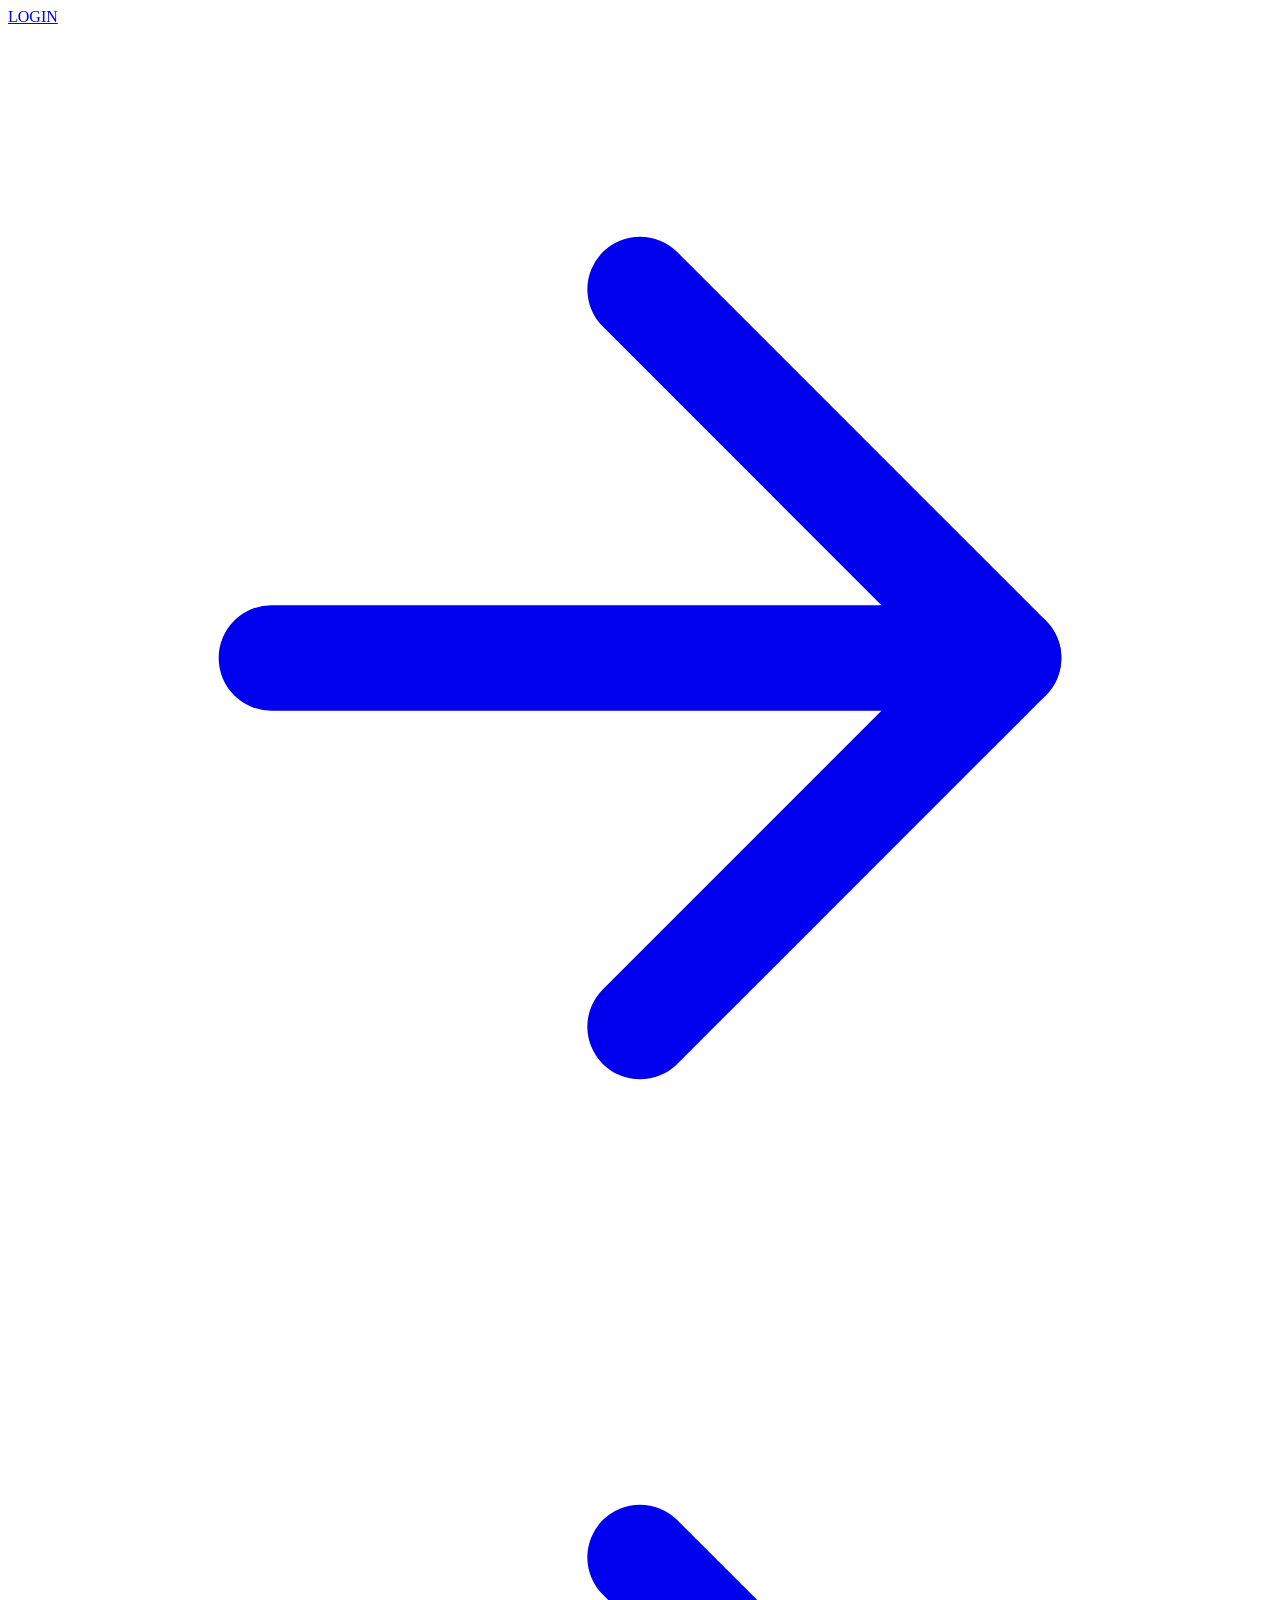
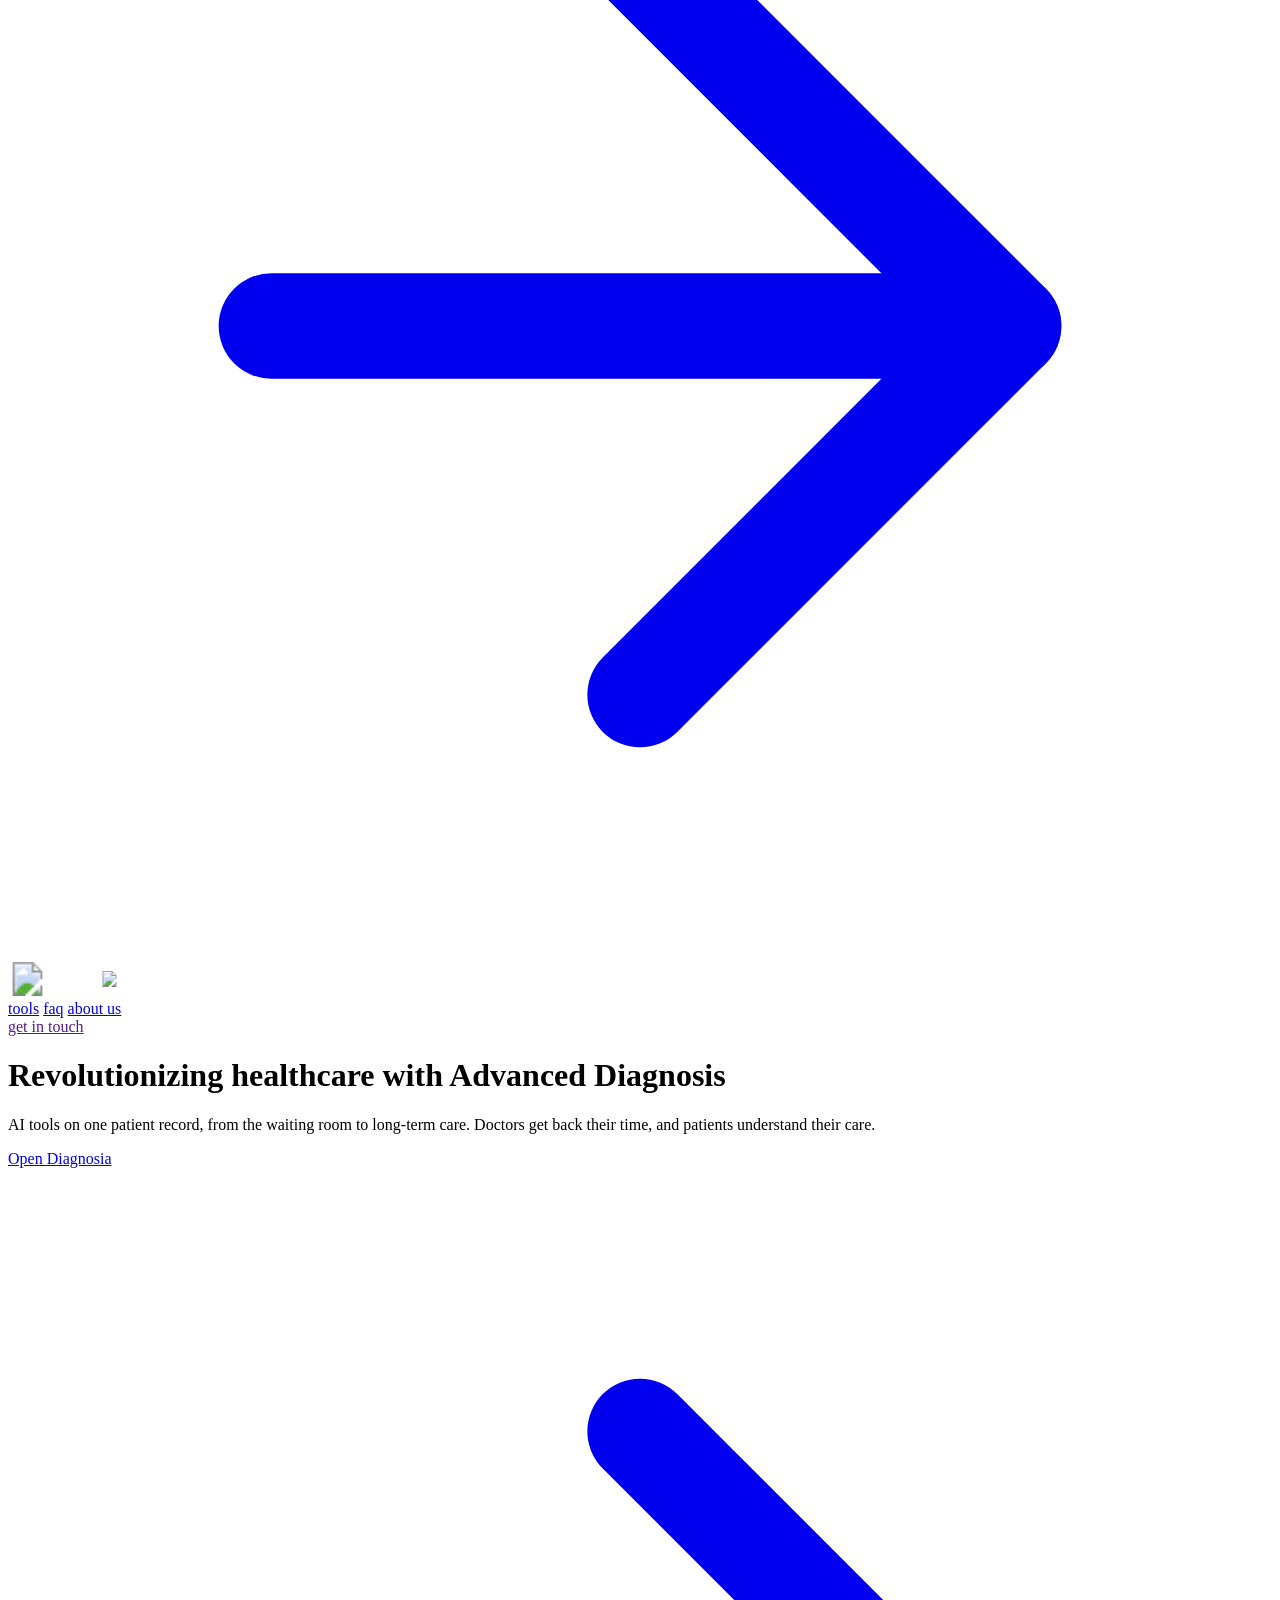
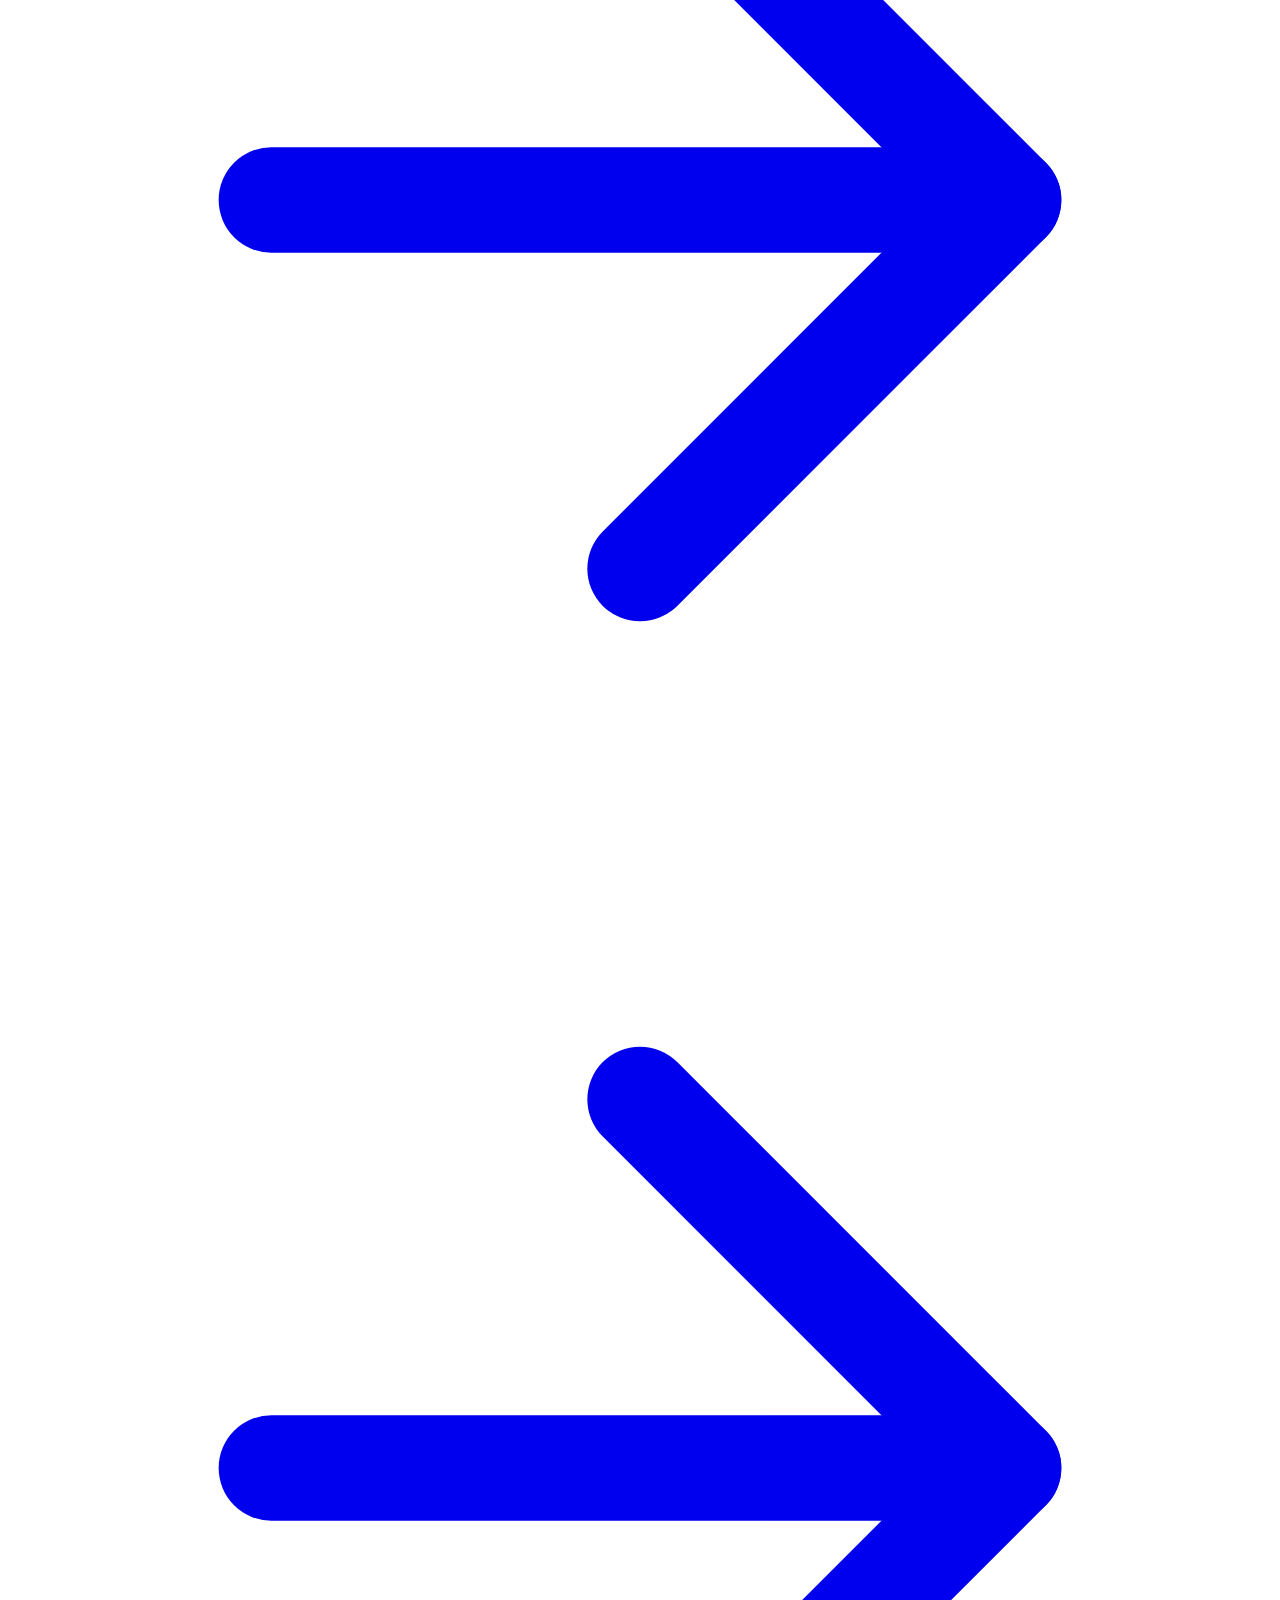
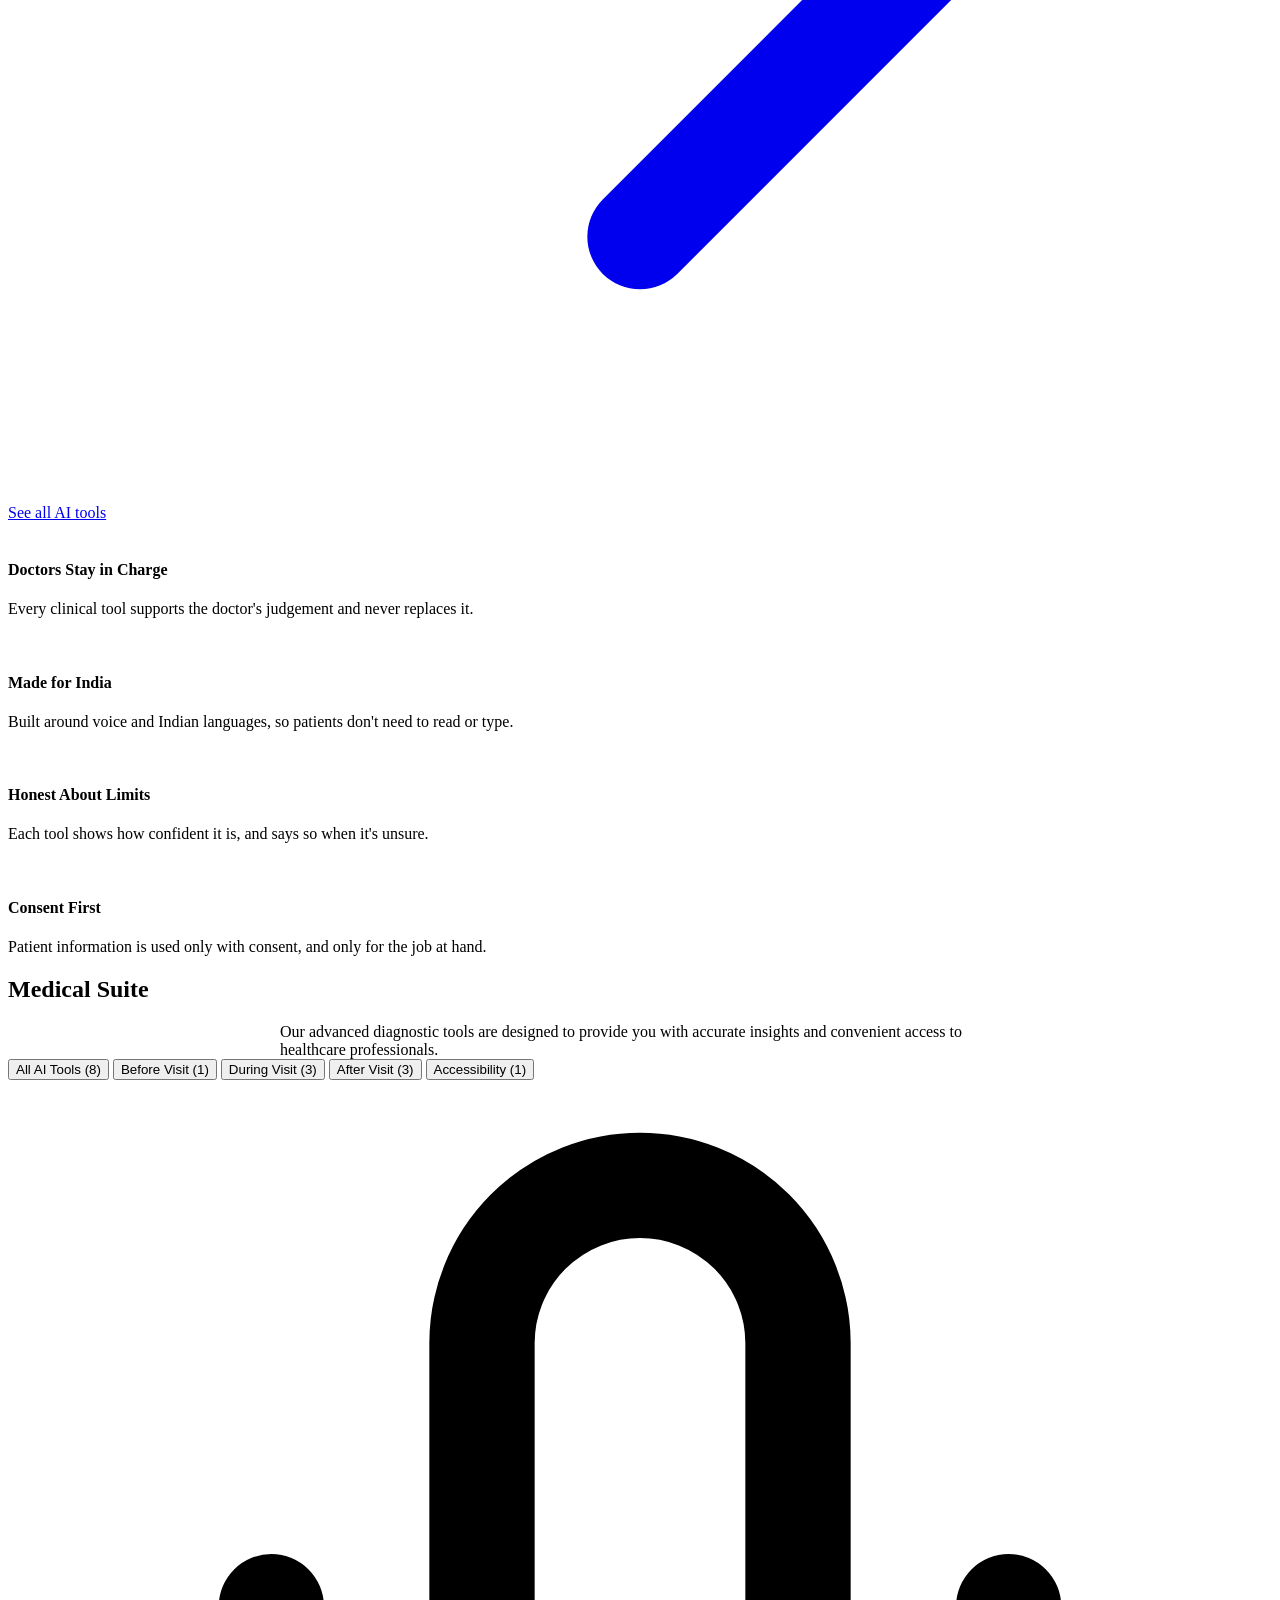
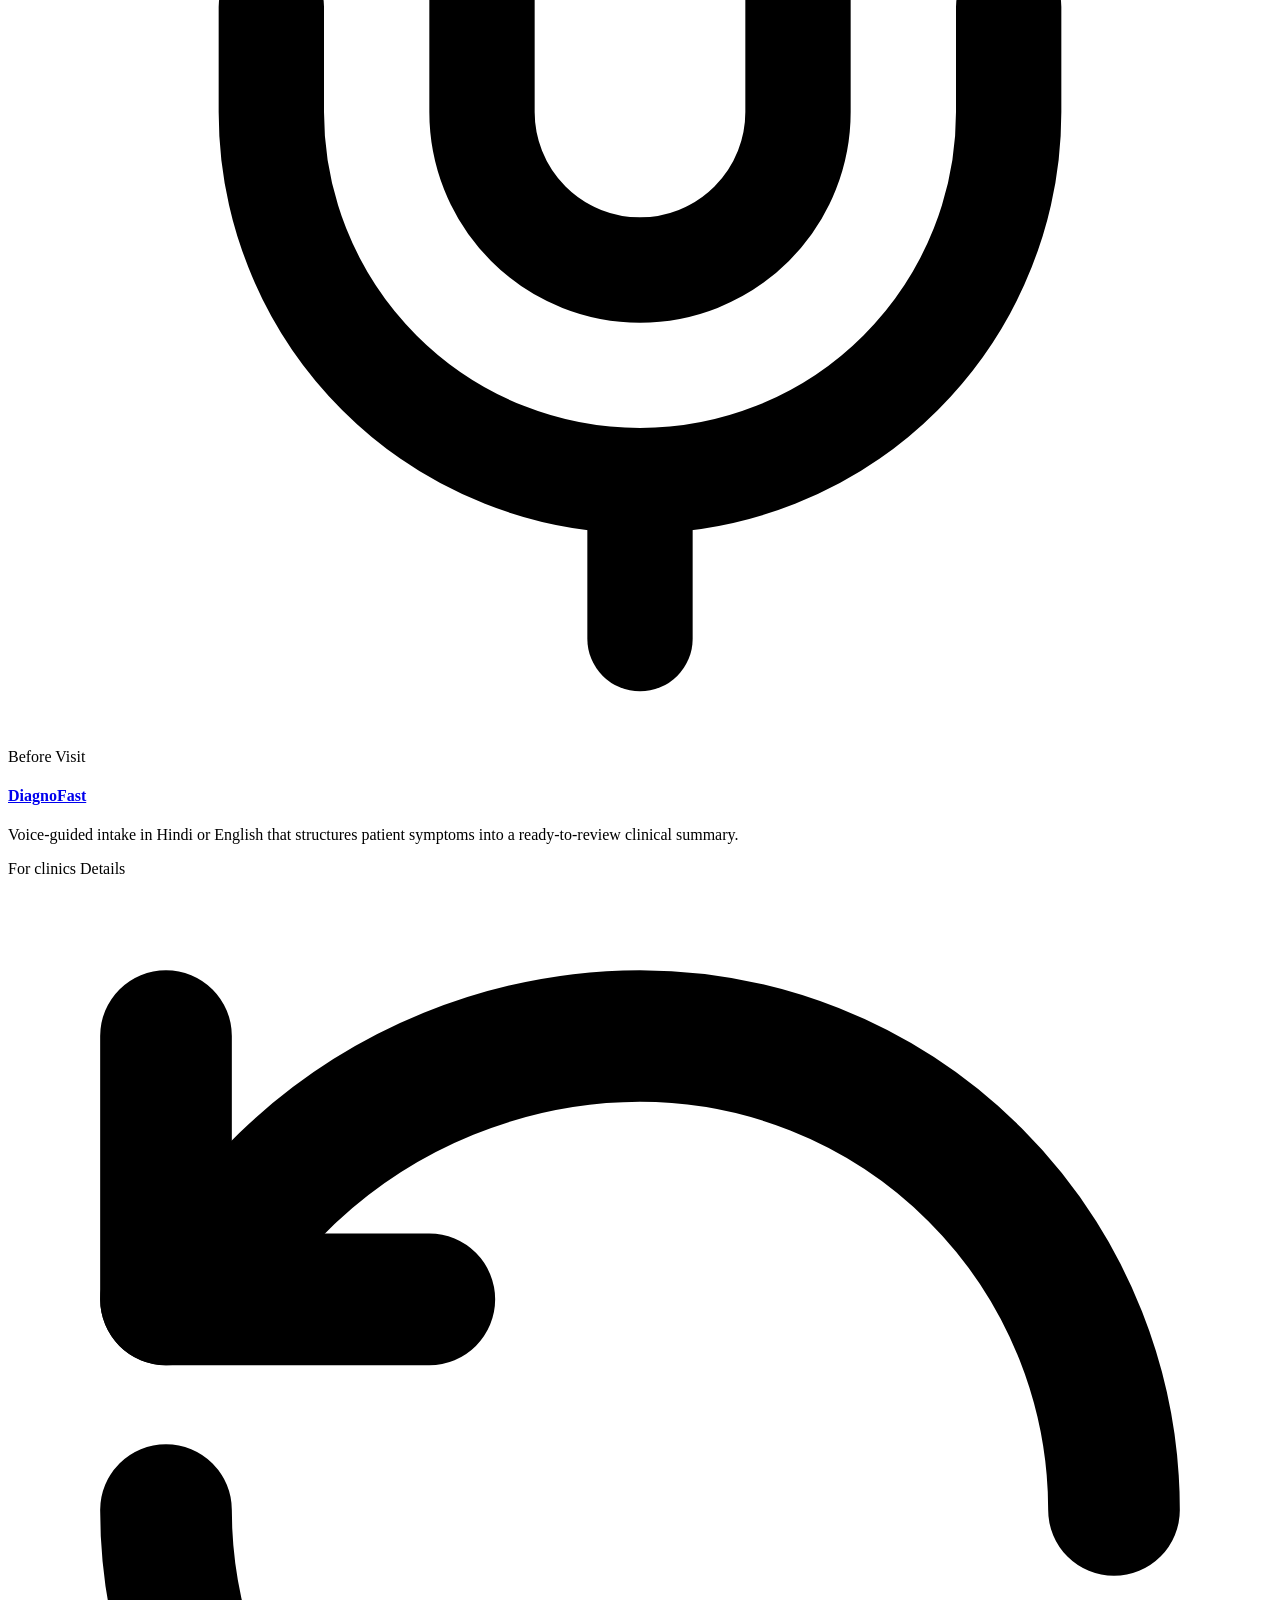
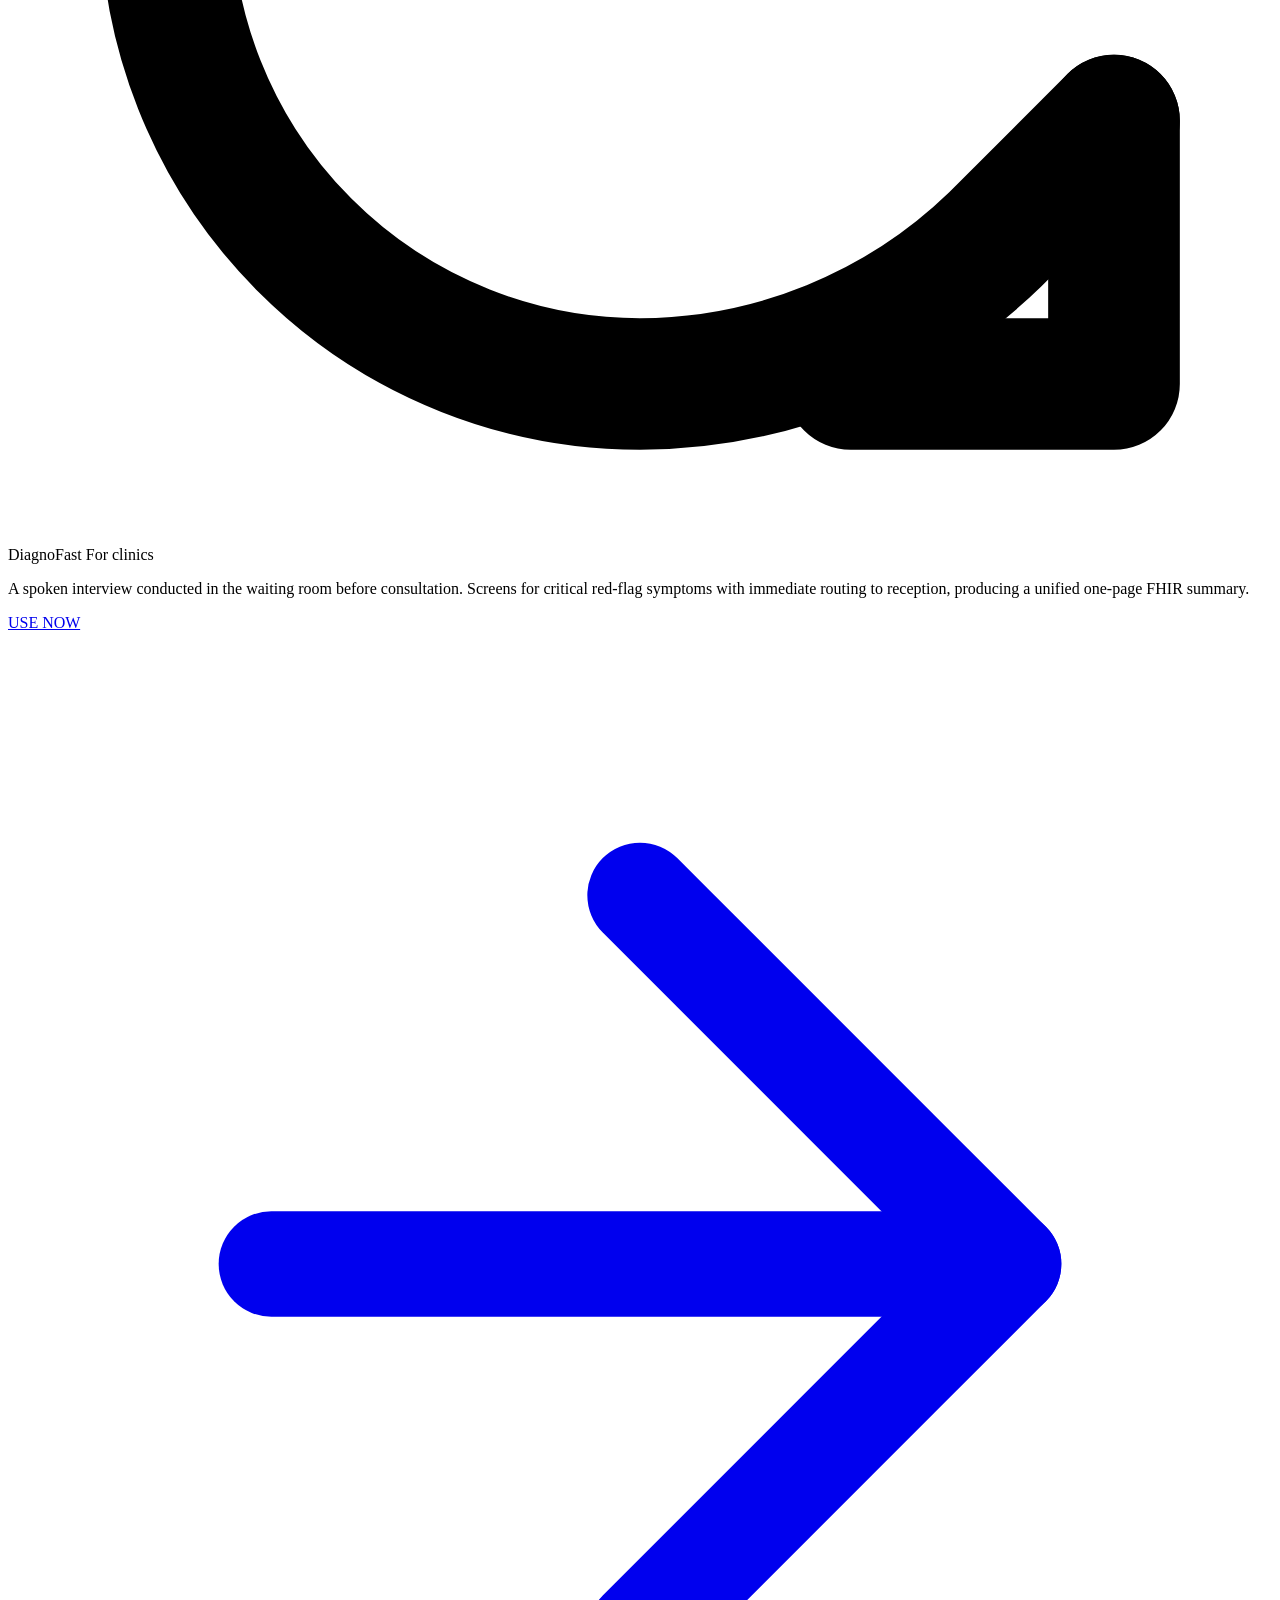
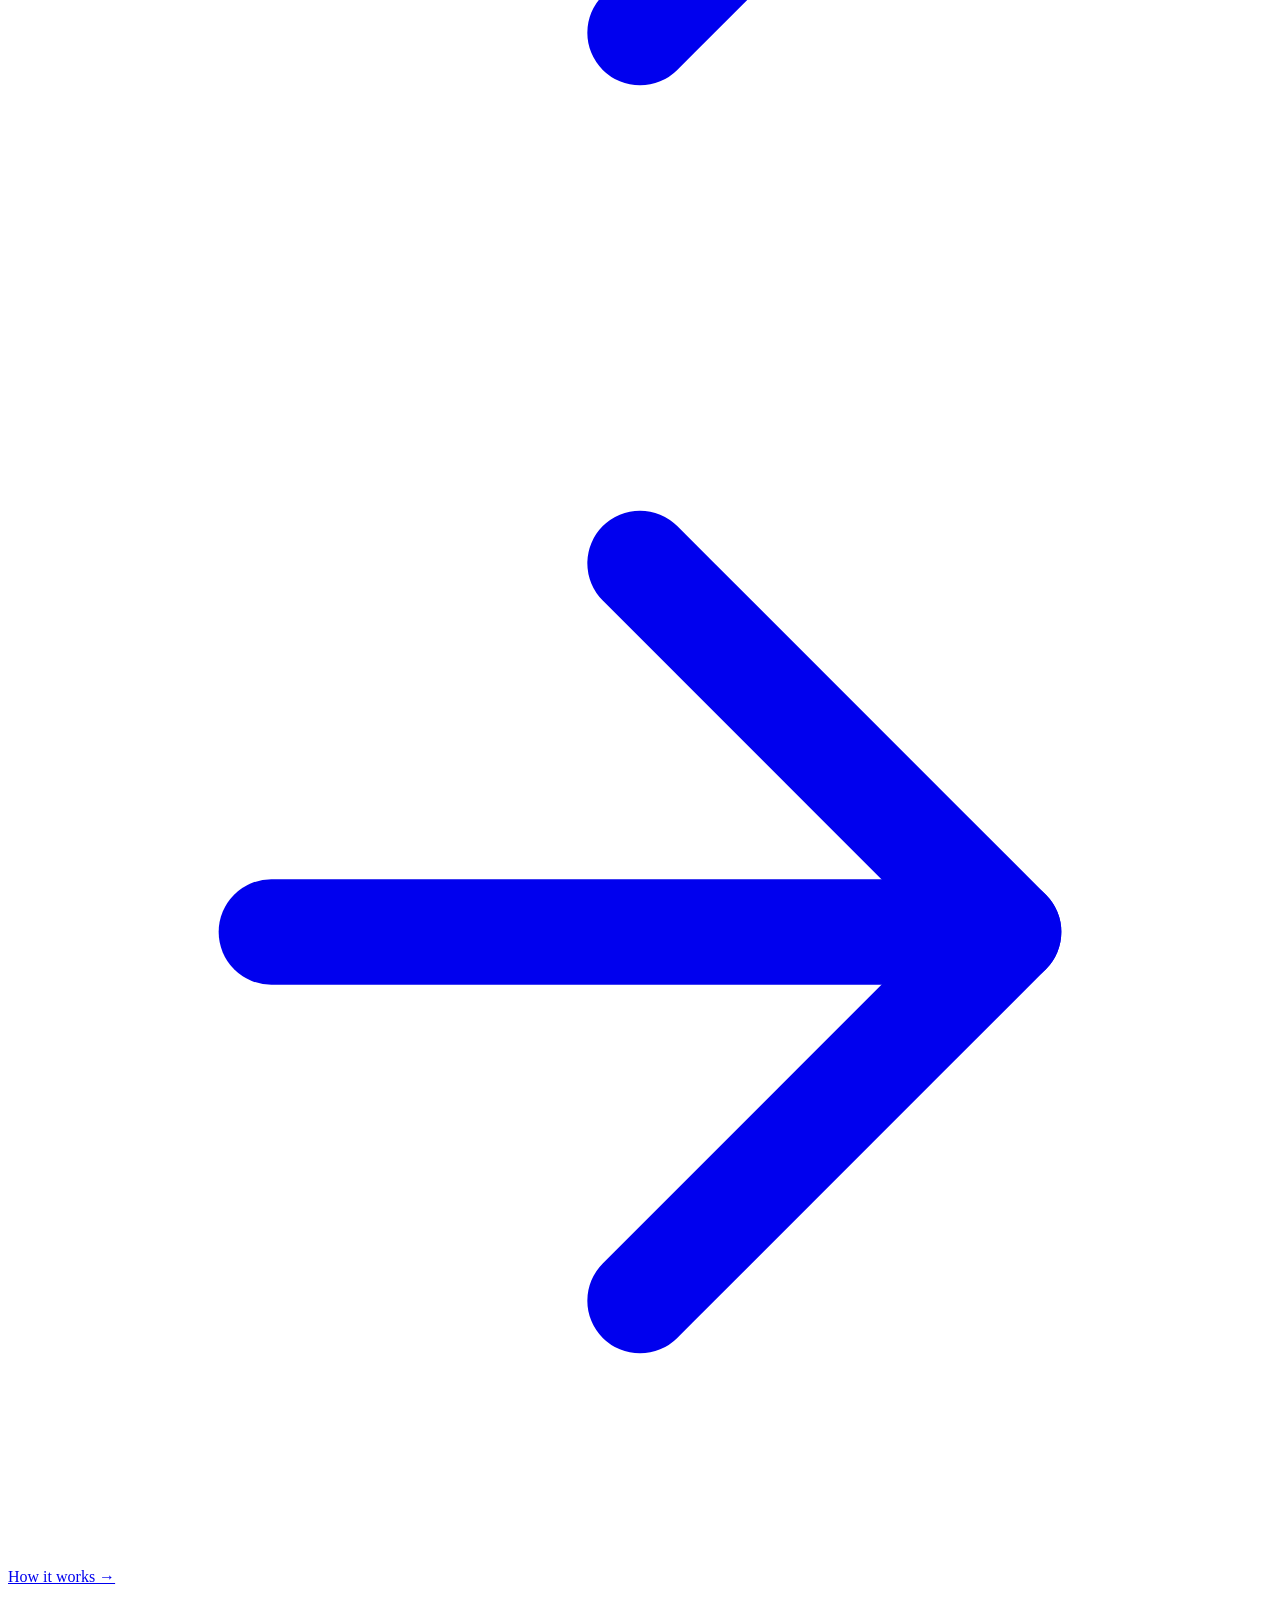
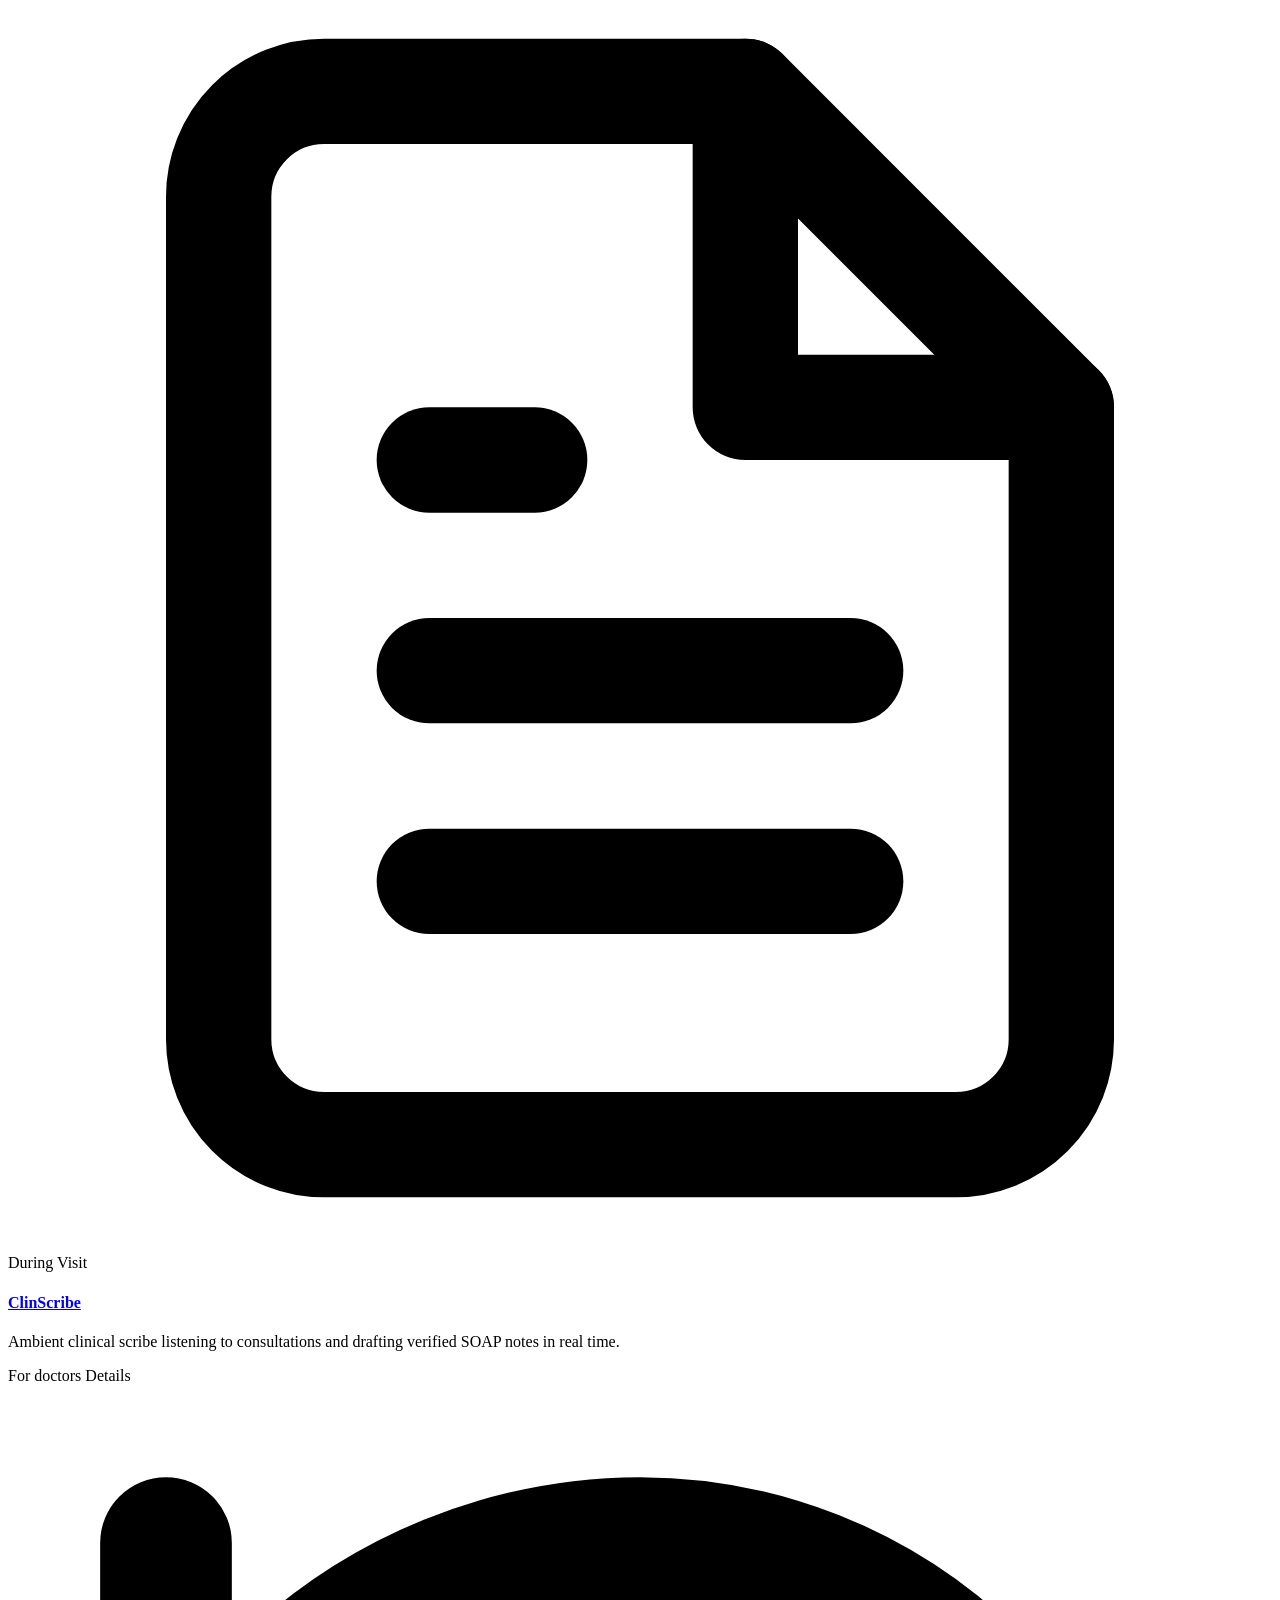
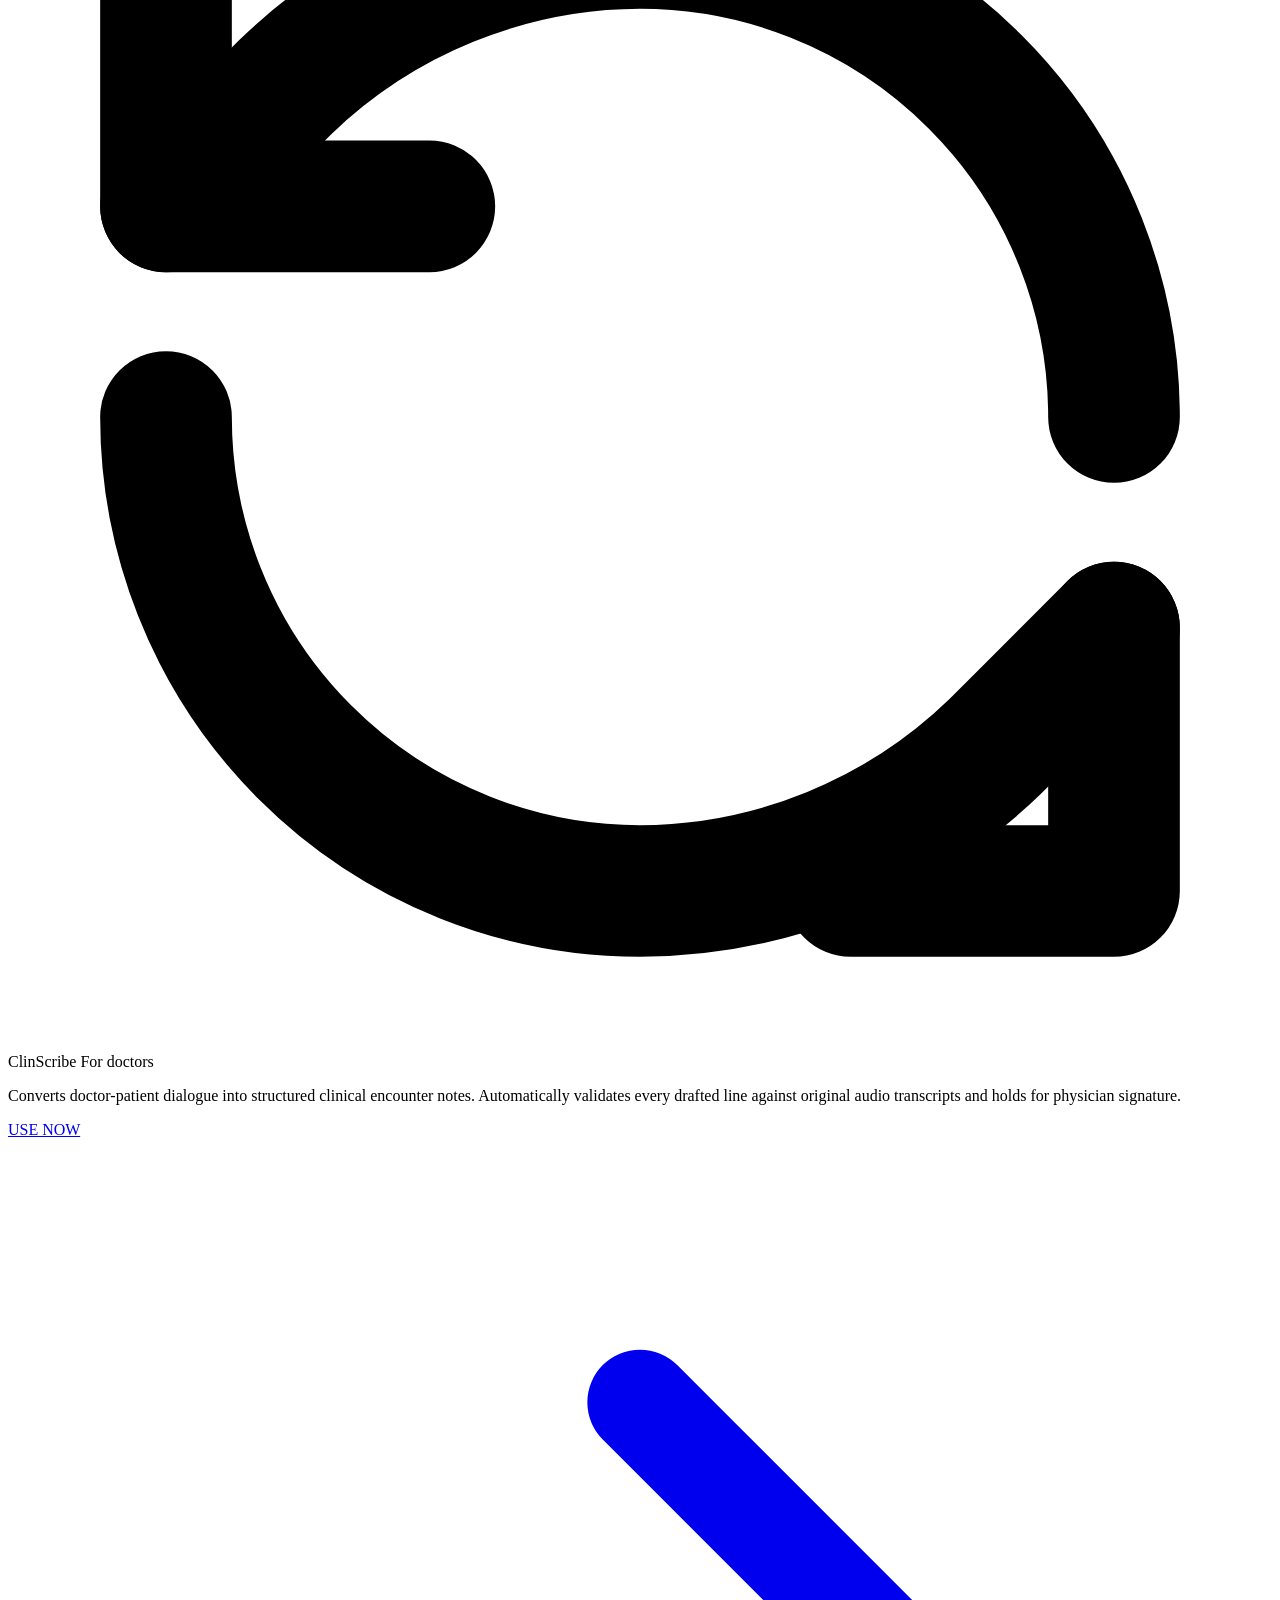
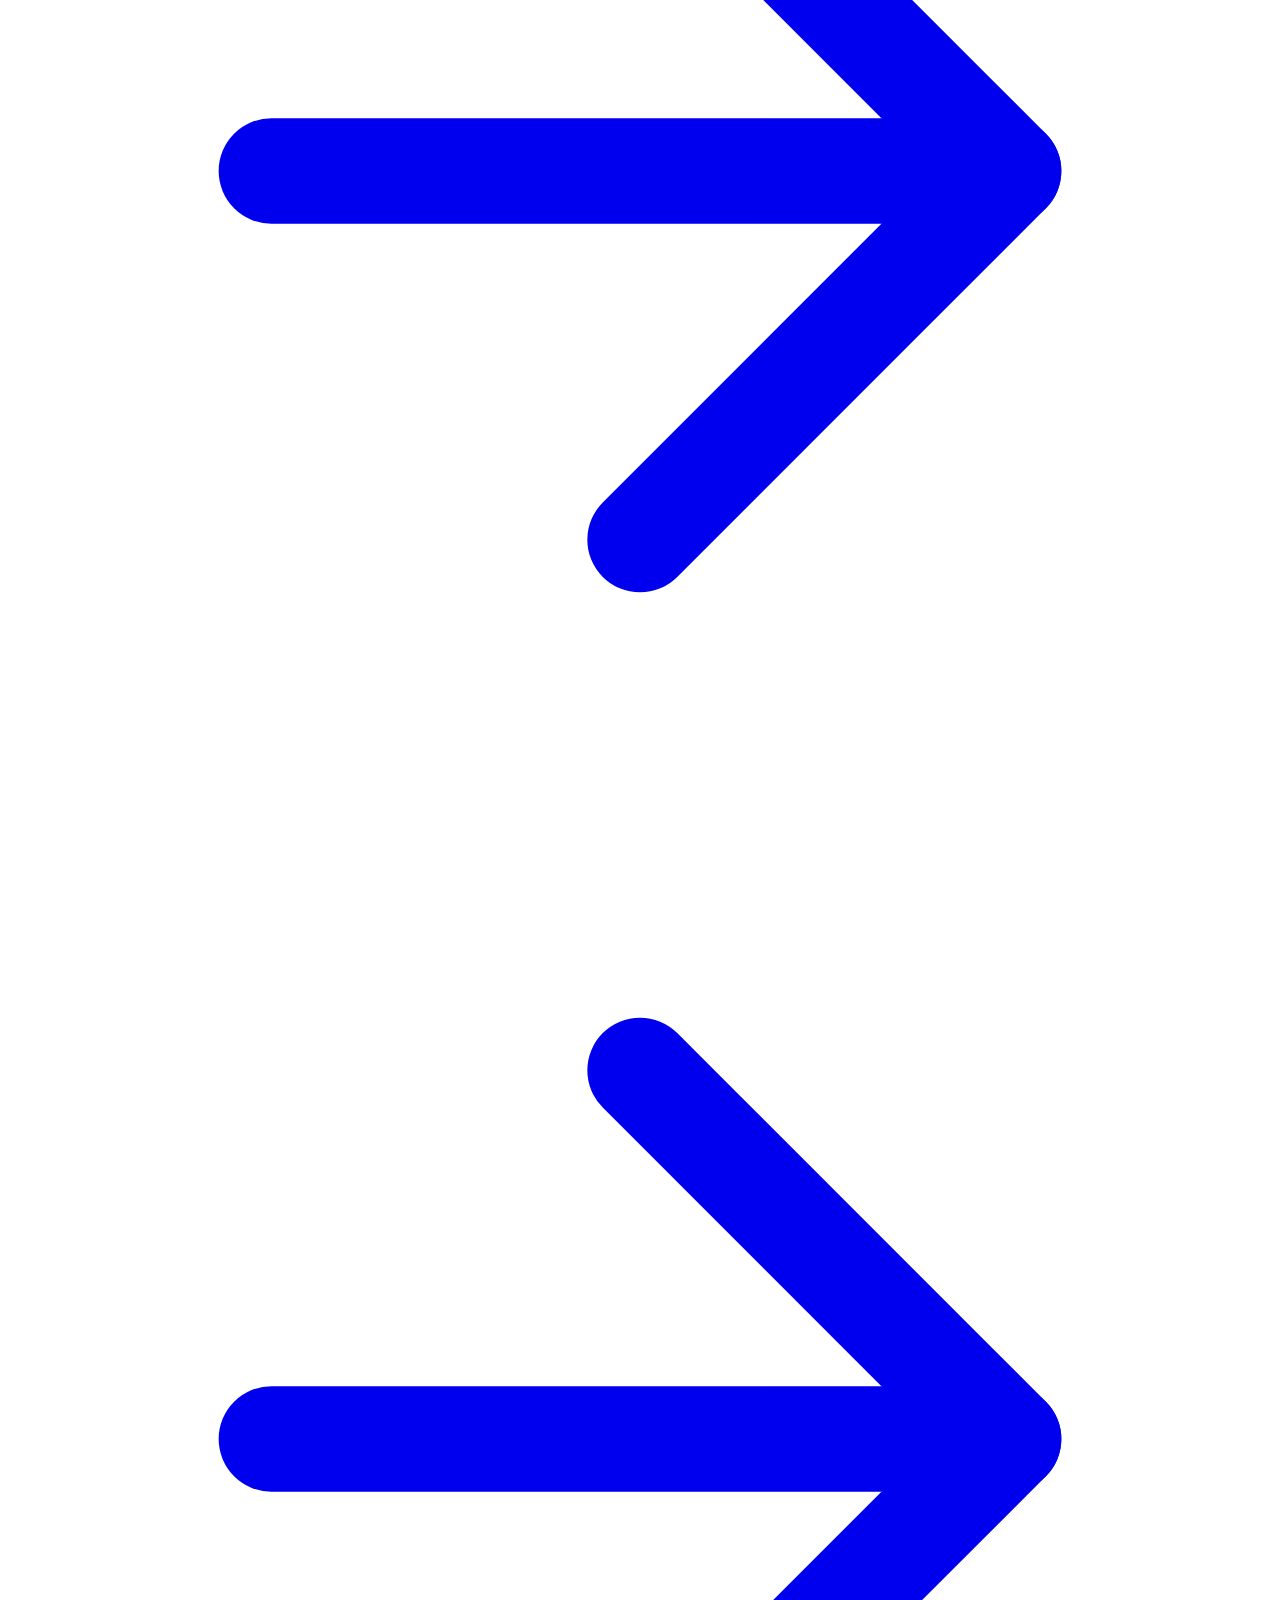
==== web/index.html @ ed3ab1e7 "Remove retired tools, stale reports and unused site assets archive/ held tools that are no longer se" ====
<!DOCTYPE html>
<html data-wf-domain="diagnosia.netlify.app" data-wf-page="6063be94db8e104fa954070d" data-wf-site="6063be93db8e103fd1540700" class=" w-mod-js w-mod-ix">
   <head>
      <meta http-equiv="Content-Type" content="text/html; charset=UTF-8">
      <style>.wf-force-outline-none[tabindex="-1"]:focus{outline:none;}</style>
      <title>Diagnosia</title>
      <meta property="og:type" content="website">
      <meta content="summary_large_image" name="twitter:card">
      <meta content="width=device-width, initial-scale=1" name="viewport">
      <link href="./css/index.css" rel="stylesheet" type="text/css">
      <link
         rel="apple-touch-icon"
         sizes="180x180"
         href="icons/apple-touch-icon.png"
         />
      <link
         rel="icon"
         type="image/png"
         sizes="32x32"
         href="icons/favicon-32x32.png"
         />
      <link
         rel="icon"
         type="image/png"
         sizes="16x16"
         href="icons/favicon-16x16.png"
         />
      <script>
         window.dataLayer = window.dataLayer || [];
         function gtag(){dataLayer.push(arguments);}
         gtag('js', new Date());
         
         gtag('config', 'G-CVEYNX7G9C');
      </script>
   </head>
   <body class="body">
      <!-- Fullscreen Edge-to-Edge ECG Loader (Zero Text) -->
      <div id="loader" class="loader">
         <div class="spinner"></div>
      </div>
      <script>
         document.addEventListener("DOMContentLoaded", function() {
            setTimeout(function() {
                var l = document.getElementById('loader');
                if (l) {
                   l.style.transition = 'opacity 300ms ease';
                   l.style.opacity = '0';
                   setTimeout(function() { l.style.display = 'none'; }, 300);
                }
            }, 300);
         });
      </script>
      <div class="fixed-cta-container">
         <a id="account-cta" href="login.html" class="fixed-cta flow-button" aria-label="Login">
            <span class="flow-btn-text">LOGIN</span>
            <svg class="flow-btn-arr-left" viewBox="0 0 24 24" fill="none" stroke="currentColor" stroke-width="2" stroke-linecap="round" stroke-linejoin="round"><path d="M5 12h14"></path><path d="m12 5 7 7-7 7"></path></svg>
            <span class="flow-btn-circle"></span>
            <svg class="flow-btn-arr-right" viewBox="0 0 24 24" fill="none" stroke="currentColor" stroke-width="2" stroke-linecap="round" stroke-linejoin="round"><path d="M5 12h14"></path><path d="m12 5 7 7-7 7"></path></svg>
         </a>
      </div>
      <div class="page-wrapper">
         <div class="navbar">
            <div class="navbar-container">
               <a id="w-node-b282fa53-c876-a363-d487-995c7a386309-a954070d" href="index.html" class="home w-inline-block">
                  <div class="relume-logo-primary w-embed">
                     <svg version="1.2" xmlns="http://www.w3.org/2000/svg" viewBox="0 0 155 34" width="155" height="34">
                        <defs>
                           <image  width="39" height="34" id="img1" href="icons\apple-touch-icon.png"/>
                           <image  width="107" height="16" id="img2" href="icons\diagnosia-logo.png"/>
                        </defs>
                        <style>
                        </style>
                        <use id="Layer 2" href="#img1" x="0" y="0"/>
                        <use id="DIAGNOSIA" href="#img2" x="48" y="9"/>
                     </svg>
                  </div>
               </a>
               <div class="nav-menu premium-dock">
                  <a href="#How-It-works" class="nav-item-premium" title="Tools"><span>tools</span></a>
                  <a href="#FAQ" class="nav-item-premium" title="FAQ"><span>faq</span></a>
                  <a href="#Get-Started" class="nav-item-premium" title="About Us"><span>about us</span></a>
               </div>
               <a id="w-node-b282fa53-c876-a363-d487-995c7a38632b-a954070d" data-w-id="b282fa53-c876-a363-d487-995c7a38632b" href="" class="button secondary small nav-cta hide w-button">get in touch</a>
            </div>
         </div>
         <div class="hero-interactive-stage" id="hero-interactive-stage">
            <div class="hero-live-gradient-container" aria-hidden="true">
               <div class="hero-live-orb orb-primary" id="live-orb-1"></div>
               <div class="hero-live-orb orb-secondary" id="live-orb-2"></div>
               <div class="hero-live-orb orb-accent" id="live-orb-3"></div>
               <div class="hero-live-orb orb-cursor" id="live-orb-cursor"></div>
            </div>
            <div data-w-id="b282fa53-c876-a363-d487-995c7a38632d" class="section grain top-140">
            <div class="container">
               <div class="w-layout-grid hero-grid">
                  <div id="w-node-b282fa53-c876-a363-d487-995c7a386331-a954070d" class="hero-content-wrap design-to-webflow">
                     <h1 class="hero-heading">Revolutionizing healthcare with <span class="with-underline long-underline">Advanced </span> Diagnosis</h1>
                     <p class="paragraph-m max-560w margin-l margin-0-t-m">AI tools on one patient record, from the waiting room to long-term care. Doctors get back their time, and patients understand their care.</p>
                     <div class="hero-actions"><a class="use-now flow-button" href="care.html"><span class="flow-btn-text">Open Diagnosia</span><svg class="flow-btn-arr-left" viewBox="0 0 24 24" fill="none" stroke="currentColor" stroke-width="2" stroke-linecap="round" stroke-linejoin="round"><path d="M5 12h14"></path><path d="m12 5 7 7-7 7"></path></svg><span class="flow-btn-circle"></span><svg class="flow-btn-arr-right" viewBox="0 0 24 24" fill="none" stroke="currentColor" stroke-width="2" stroke-linecap="round" stroke-linejoin="round"><path d="M5 12h14"></path><path d="m12 5 7 7-7 7"></path></svg></a><a class="hero-link" href="#How-It-works">See all AI tools</a></div>
                  </div>
                  <div class="hero-spiral-stage">
                     <div id="infiniteSpiralHero" class="infinite-spiral" style="perspective: 1000px; --infinite-spiral-card-width: 110px; --infinite-spiral-card-height: 110px; --infinite-spiral-card-radius: 12px;">
                        <div class="infinite-spiral__stage" role="list" aria-label="Infinite spiral gallery"></div>
                     </div>
                  </div>
               </div>
            </div>
         </div>
         <div class="section grain padding-top-40">
            <div class="container">
               <div class="w-layout-grid _4-col-grid">
                  <div class="benefits-wrapper-2">
                     <div class="icon-image-wrapper margin-s">
                        <img src="./images/6063c4d4283200ca97eed0fe_User-friendly CMS.svg" loading="lazy" alt="" class="benefits-icon">
                        <h4 class="margin-0">Doctors Stay in Charge</h4>
                     </div>
                     <p>Every clinical tool supports the doctor's judgement and never replaces it.</p>
                  </div>
                  <div class="benefits-wrapper-2">
                     <div class="icon-image-wrapper margin-s">
                        <img src="./images/6063c4d4283200ca97eed0fe_User-friendly CMS.svg" loading="lazy" alt="" class="benefits-icon">
                        <h4 class="margin-0">Made for India</h4>
                     </div>
                     <p>Built around voice and Indian languages, so patients don't need to read or type.</p>
                  </div>
                  <div class="benefits-wrapper-2">
                     <div class="icon-image-wrapper margin-s">
                        <img src="./images/6063c4d4283200ca97eed0fe_User-friendly CMS.svg" loading="lazy" alt="" class="benefits-icon">
                        <h4 class="margin-0">Honest About Limits</h4>
                     </div>
                     <p>Each tool shows how confident it is, and says so when it's unsure.</p>
                  </div>
                  <div class="benefits-wrapper-2">
                     <div class="icon-image-wrapper margin-s">
                        <img src="./images/6063c4d4283200ca97eed0fe_User-friendly CMS.svg" loading="lazy" alt="" class="benefits-icon">
                        <h4 class="margin-0">Consent First</h4>
                     </div>
                     <p>Patient information is used only with consent, and only for the job at hand.</p>
                  </div>
               </div>
            </div>
         </div>
      </div>
         <div id="How-It-works" data-w-id="30c8d968-55fe-8251-987b-0e377becbfbb" class="section black">
            <div class="tools-ambient-glow tools-glow-left"></div>
            <div class="tools-ambient-glow tools-glow-right"></div>
            <div class="container">
               <div class="catalogue-header-wrap">
                  <h2 class="heading-2-small text-white">Medical Suite</h2>
                  <p class="paragraph-m text-white" style="max-width: 720px; margin: 0 auto;">Our advanced diagnostic tools are designed to provide you with accurate insights and convenient access to healthcare professionals.</p>
               </div>

               <div class="catalogue-filter-bar" role="tablist" aria-label="Tool Stage Filter">
                  <button type="button" class="filter-tab-btn active" data-filter="all">All AI Tools (8)</button>
                  <button type="button" class="filter-tab-btn" data-filter="before">Before Visit (1)</button>
                  <button type="button" class="filter-tab-btn" data-filter="during">During Visit (3)</button>
                  <button type="button" class="filter-tab-btn" data-filter="after">After Visit (3)</button>
                  <button type="button" class="filter-tab-btn" data-filter="accessibility">Accessibility (1)</button>
               </div>

               <div class="catalogue">
                                    <div class="catalogue-cards-grid">
                     <!-- 1. DiagnoFast -->
                     <article class="catalogue-card" data-stage="before">
                        <div class="card-flip-inner">
                           <div class="card-face card-front">
                              <div class="card-front-top">
                                 <div class="card-header-row">
                                    <div class="card-icon-box" aria-hidden="true">
                                       <svg viewBox="0 0 24 24" fill="none" stroke="currentColor" stroke-width="2" stroke-linecap="round" stroke-linejoin="round">
                                          <path d="M12 2a3 3 0 0 0-3 3v7a3 3 0 0 0 6 0V5a3 3 0 0 0-3-3Z"/>
                                          <path d="M19 10v2a7 7 0 0 1-14 0v-2"/>
                                          <line x1="12" x2="12" y1="19" y2="22"/>
                                       </svg>
                                    </div>
                                    <div class="card-badges-wrap">
                                       <span class="card-stage-badge">Before Visit</span>
                                    </div>
                                 </div>
                                 <h4><a href="care.html#/diagnofast">DiagnoFast</a></h4>
                                 <p class="card-short-desc">Voice-guided intake in Hindi or English that structures patient symptoms into a ready-to-review clinical summary.</p>
                              </div>
                              <div class="card-front-footer">
                                 <span class="card-who-label">For clinics</span>
                                 <span class="card-flip-prompt">
                                    <span>Details</span>
                                    <svg viewBox="0 0 24 24" fill="none" stroke="currentColor" stroke-width="2.5" stroke-linecap="round" stroke-linejoin="round"><path d="M21 12a9 9 0 0 0-9-9 9.75 9.75 0 0 0-6.74 2.74L3 8"/><path d="M3 3v5h5"/><path d="M3 12a9 9 0 0 0 9 9 9.75 9.75 0 0 0 6.74-2.74L21 16"/><path d="M16 21h5v-5"/></svg>
                                 </span>
                              </div>
                           </div>
                           <div class="card-face card-back">
                              <div class="card-back-top">
                                 <div class="card-back-header">
                                    <span class="card-back-title">DiagnoFast</span>
                                    <span class="card-back-audience">For clinics</span>
                                 </div>
                                 <p class="card-back-detail">A spoken interview conducted in the waiting room before consultation. Screens for critical red-flag symptoms with immediate routing to reception, producing a unified one-page FHIR summary.</p>
                              </div>
                              <div class="card-back-actions">
                                 <a href="care.html#/diagnofast" class="tool-btn-launch flow-button" aria-label="USE NOW">
                                    <span class="flow-btn-text">USE NOW</span>
                                    <svg class="flow-btn-arr-left" viewBox="0 0 24 24" fill="none" stroke="currentColor" stroke-width="2" stroke-linecap="round" stroke-linejoin="round"><path d="M5 12h14"></path><path d="m12 5 7 7-7 7"></path></svg>
                                    <span class="flow-btn-circle"></span>
                                    <svg class="flow-btn-arr-right" viewBox="0 0 24 24" fill="none" stroke="currentColor" stroke-width="2" stroke-linecap="round" stroke-linejoin="round"><path d="M5 12h14"></path><path d="m12 5 7 7-7 7"></path></svg>
                                 </a>
                                 <a class="catalogue-more" href="diagnofast_hiw.html">How it works &rarr;</a>
                              </div>
                           </div>
                        </div>
                     </article>

                     <!-- 2. ClinScribe -->
                     <article class="catalogue-card" data-stage="during">
                        <div class="card-flip-inner">
                           <div class="card-face card-front">
                              <div class="card-front-top">
                                 <div class="card-header-row">
                                    <div class="card-icon-box" aria-hidden="true">
                                       <svg viewBox="0 0 24 24" fill="none" stroke="currentColor" stroke-width="2" stroke-linecap="round" stroke-linejoin="round">
                                          <path d="M14 2H6a2 2 0 0 0-2 2v16a2 2 0 0 0 2 2h12a2 2 0 0 0 2-2V8z"/>
                                          <polyline points="14 2 14 8 20 8"/>
                                          <line x1="16" x2="8" y1="13" y2="13"/>
                                          <line x1="16" x2="8" y1="17" y2="17"/>
                                          <polyline points="10 9 9 9 8 9"/>
                                       </svg>
                                    </div>
                                    <div class="card-badges-wrap">
                                       <span class="card-stage-badge">During Visit</span>
                                    </div>
                                 </div>
                                 <h4><a href="care.html#/clinscribe">ClinScribe</a></h4>
                                 <p class="card-short-desc">Ambient clinical scribe listening to consultations and drafting verified SOAP notes in real time.</p>
                              </div>
                              <div class="card-front-footer">
                                 <span class="card-who-label">For doctors</span>
                                 <span class="card-flip-prompt">
                                    <span>Details</span>
                                    <svg viewBox="0 0 24 24" fill="none" stroke="currentColor" stroke-width="2.5" stroke-linecap="round" stroke-linejoin="round"><path d="M21 12a9 9 0 0 0-9-9 9.75 9.75 0 0 0-6.74 2.74L3 8"/><path d="M3 3v5h5"/><path d="M3 12a9 9 0 0 0 9 9 9.75 9.75 0 0 0 6.74-2.74L21 16"/><path d="M16 21h5v-5"/></svg>
                                 </span>
                              </div>
                           </div>
                           <div class="card-face card-back">
                              <div class="card-back-top">
                                 <div class="card-back-header">
                                    <span class="card-back-title">ClinScribe</span>
                                    <span class="card-back-audience">For doctors</span>
                                 </div>
                                 <p class="card-back-detail">Converts doctor-patient dialogue into structured clinical encounter notes. Automatically validates every drafted line against original audio transcripts and holds for physician signature.</p>
                              </div>
                              <div class="card-back-actions">
                                 <a href="care.html#/clinscribe" class="tool-btn-launch flow-button" aria-label="USE NOW">
                                    <span class="flow-btn-text">USE NOW</span>
                                    <svg class="flow-btn-arr-left" viewBox="0 0 24 24" fill="none" stroke="currentColor" stroke-width="2" stroke-linecap="round" stroke-linejoin="round"><path d="M5 12h14"></path><path d="m12 5 7 7-7 7"></path></svg>
                                    <span class="flow-btn-circle"></span>
                                    <svg class="flow-btn-arr-right" viewBox="0 0 24 24" fill="none" stroke="currentColor" stroke-width="2" stroke-linecap="round" stroke-linejoin="round"><path d="M5 12h14"></path><path d="m12 5 7 7-7 7"></path></svg>
                                 </a>
                              </div>
                           </div>
                        </div>
                     </article>

                     <!-- 3. LabLens -->
                     <article class="catalogue-card" data-stage="during">
                        <div class="card-flip-inner">
                           <div class="card-face card-front">
                              <div class="card-front-top">
                                 <div class="card-header-row">
                                    <div class="card-icon-box" aria-hidden="true">
                                       <svg viewBox="0 0 24 24" fill="none" stroke="currentColor" stroke-width="2" stroke-linecap="round" stroke-linejoin="round">
                                          <path d="M10 2v7.31L4.62 18.5A2 2 0 0 0 6.34 21h11.32a2 2 0 0 0 1.72-2.5L14 9.31V2"/>
                                          <line x1="8.5" x2="15.5" y1="2" y2="2"/>
                                          <line x1="7" x2="17" y1="14" y2="14"/>
                                       </svg>
                                    </div>
                                    <div class="card-badges-wrap">
                                       <span class="card-stage-badge">During Visit</span>
                                    </div>
                                 </div>
                                 <h4><a href="care.html#/lablens">LabLens</a></h4>
                                 <p class="card-short-desc">Intelligent report reader parsing PDF and photographed lab results into longitudinal biomarker trends.</p>
                              </div>
                              <div class="card-front-footer">
                                 <span class="card-who-label">For clinics</span>
                                 <span class="card-flip-prompt">
                                    <span>Details</span>
                                    <svg viewBox="0 0 24 24" fill="none" stroke="currentColor" stroke-width="2.5" stroke-linecap="round" stroke-linejoin="round"><path d="M21 12a9 9 0 0 0-9-9 9.75 9.75 0 0 0-6.74 2.74L3 8"/><path d="M3 3v5h5"/><path d="M3 12a9 9 0 0 0 9 9 9.75 9.75 0 0 0 6.74-2.74L21 16"/><path d="M16 21h5v-5"/></svg>
                                 </span>
                              </div>
                           </div>
                           <div class="card-face card-back">
                              <div class="card-back-top">
                                 <div class="card-back-header">
                                    <span class="card-back-title">LabLens</span>
                                    <span class="card-back-audience">For clinics</span>
                                 </div>
                                 <p class="card-back-detail">Extracts raw diagnostic laboratory reports into standardized biomarker tables. Flags abnormal reference ranges, cross-checks against source images, and tracks patient values over time.</p>
                              </div>
                              <div class="card-back-actions">
                                 <a href="care.html#/lablens" class="tool-btn-launch flow-button" aria-label="USE NOW">
                                    <span class="flow-btn-text">USE NOW</span>
                                    <svg class="flow-btn-arr-left" viewBox="0 0 24 24" fill="none" stroke="currentColor" stroke-width="2" stroke-linecap="round" stroke-linejoin="round"><path d="M5 12h14"></path><path d="m12 5 7 7-7 7"></path></svg>
                                    <span class="flow-btn-circle"></span>
                                    <svg class="flow-btn-arr-right" viewBox="0 0 24 24" fill="none" stroke="currentColor" stroke-width="2" stroke-linecap="round" stroke-linejoin="round"><path d="M5 12h14"></path><path d="m12 5 7 7-7 7"></path></svg>
                                 </a>
                              </div>
                           </div>
                        </div>
                     </article>

                     <!-- 5. Skin Cancer Detection -->
                     <article class="catalogue-card" data-stage="during">
                        <div class="card-flip-inner">
                           <div class="card-face card-front">
                              <div class="card-front-top">
                                 <div class="card-header-row">
                                    <div class="card-icon-box" aria-hidden="true">
                                       <svg viewBox="0 0 24 24" fill="none" stroke="currentColor" stroke-width="2" stroke-linecap="round" stroke-linejoin="round">
                                          <path d="M3 7V5a2 2 0 0 1 2-2h2"/>
                                          <path d="M17 3h2a2 2 0 0 1 2 2v2"/>
                                          <path d="M21 17v2a2 2 0 0 1-2 2h-2"/>
                                          <path d="M7 21H5a2 2 0 0 1-2-2v-2"/>
                                          <circle cx="12" cy="12" r="3"/>
                                          <path d="m16 16-.9-.9"/>
                                       </svg>
                                    </div>
                                    <div class="card-badges-wrap">
                                       <span class="card-stage-badge">During Visit</span>
                                    </div>
                                 </div>
                                 <h4><a href="care.html#/skin">Skin Cancer Detection</a></h4>
                                 <p class="card-short-desc">AI dermatological screening assistant providing malignancy risk stratification and interpretability heatmaps.</p>
                              </div>
                              <div class="card-front-footer">
                                 <span class="card-who-label">For doctors</span>
                                 <span class="card-flip-prompt">
                                    <span>Details</span>
                                    <svg viewBox="0 0 24 24" fill="none" stroke="currentColor" stroke-width="2.5" stroke-linecap="round" stroke-linejoin="round"><path d="M21 12a9 9 0 0 0-9-9 9.75 9.75 0 0 0-6.74 2.74L3 8"/><path d="M3 3v5h5"/><path d="M3 12a9 9 0 0 0 9 9 9.75 9.75 0 0 0 6.74-2.74L21 16"/><path d="M16 21h5v-5"/></svg>
                                 </span>
                              </div>
                           </div>
                           <div class="card-face card-back">
                              <div class="card-back-top">
                                 <div class="card-back-header">
                                    <span class="card-back-title">Skin Cancer Detection</span>
                                    <span class="card-back-audience">For doctors</span>
                                 </div>
                                 <p class="card-back-detail">Analyzes clinical dermoscopic photographs to estimate lesion malignancy risks. Generates visual saliency heatmaps highlighting suspicious morphological features for diagnostic second opinion.</p>
                              </div>
                              <div class="card-back-actions">
                                 <a href="care.html#/skin" class="tool-btn-launch flow-button" aria-label="USE NOW">
                                    <span class="flow-btn-text">USE NOW</span>
                                    <svg class="flow-btn-arr-left" viewBox="0 0 24 24" fill="none" stroke="currentColor" stroke-width="2" stroke-linecap="round" stroke-linejoin="round"><path d="M5 12h14"></path><path d="m12 5 7 7-7 7"></path></svg>
                                    <span class="flow-btn-circle"></span>
                                    <svg class="flow-btn-arr-right" viewBox="0 0 24 24" fill="none" stroke="currentColor" stroke-width="2" stroke-linecap="round" stroke-linejoin="round"><path d="M5 12h14"></path><path d="m12 5 7 7-7 7"></path></svg>
                                 </a>
                                 <a class="catalogue-more" href="skin_cancer_hiw.html">How it works &rarr;</a>
                              </div>
                           </div>
                        </div>
                     </article>

                     <!-- 6. Prescription Analyzer -->
                     <article class="catalogue-card" data-stage="after">
                        <div class="card-flip-inner">
                           <div class="card-face card-front">
                              <div class="card-front-top">
                                 <div class="card-header-row">
                                    <div class="card-icon-box" aria-hidden="true">
                                       <svg viewBox="0 0 24 24" fill="none" stroke="currentColor" stroke-width="2" stroke-linecap="round" stroke-linejoin="round">
                                          <rect width="18" height="18" x="3" y="3" rx="2"/>
                                          <path d="M7 7h10v10H7z"/>
                                          <path d="M10 10h4"/>
                                          <path d="M12 8v4"/>
                                       </svg>
                                    </div>
                                    <div class="card-badges-wrap">
                                       <span class="card-stage-badge">After Visit</span>
                                    </div>
                                 </div>
                                 <h4><a href="care.html#/prescription">Prescription Analyzer</a></h4>
                                 <p class="card-short-desc">Prescription OCR scanner translating handwritten regimens into plain-language schedules and precautions.</p>
                              </div>
                              <div class="card-front-footer">
                                 <span class="card-who-label">For patients</span>
                                 <span class="card-flip-prompt">
                                    <span>Details</span>
                                    <svg viewBox="0 0 24 24" fill="none" stroke="currentColor" stroke-width="2.5" stroke-linecap="round" stroke-linejoin="round"><path d="M21 12a9 9 0 0 0-9-9 9.75 9.75 0 0 0-6.74 2.74L3 8"/><path d="M3 3v5h5"/><path d="M3 12a9 9 0 0 0 9 9 9.75 9.75 0 0 0 6.74-2.74L21 16"/><path d="M16 21h5v-5"/></svg>
                                 </span>
                              </div>
                           </div>
                           <div class="card-face card-back">
                              <div class="card-back-top">
                                 <div class="card-back-header">
                                    <span class="card-back-title">Prescription Analyzer</span>
                                    <span class="card-back-audience">For patients</span>
                                 </div>
                                 <p class="card-back-detail">Scans paper prescription photos, verifies detected medications with the patient, and produces plain-language dosing instructions, dietary contraindications, and scheduled reminders.</p>
                              </div>
                              <div class="card-back-actions">
                                 <a href="care.html#/prescription" class="tool-btn-launch flow-button" aria-label="USE NOW">
                                    <span class="flow-btn-text">USE NOW</span>
                                    <svg class="flow-btn-arr-left" viewBox="0 0 24 24" fill="none" stroke="currentColor" stroke-width="2" stroke-linecap="round" stroke-linejoin="round"><path d="M5 12h14"></path><path d="m12 5 7 7-7 7"></path></svg>
                                    <span class="flow-btn-circle"></span>
                                    <svg class="flow-btn-arr-right" viewBox="0 0 24 24" fill="none" stroke="currentColor" stroke-width="2" stroke-linecap="round" stroke-linejoin="round"><path d="M5 12h14"></path><path d="m12 5 7 7-7 7"></path></svg>
                                 </a>
                                 <a class="catalogue-more" href="prescription_analyzer_hiw.html">How it works &rarr;</a>
                              </div>
                           </div>
                        </div>
                     </article>

                     <!-- 7. ReferralLoop -->
                     <article class="catalogue-card" data-stage="after">
                        <div class="card-flip-inner">
                           <div class="card-face card-front">
                              <div class="card-front-top">
                                 <div class="card-header-row">
                                    <div class="card-icon-box" aria-hidden="true">
                                       <svg viewBox="0 0 24 24" fill="none" stroke="currentColor" stroke-width="2" stroke-linecap="round" stroke-linejoin="round">
                                          <path d="m17 2 4 4-4 4"/>
                                          <path d="M3 11v-1a4 4 0 0 1 4-4h14"/>
                                          <path d="m7 22-4-4 4-4"/>
                                          <path d="M21 13v1a4 4 0 0 1-4 4H3"/>
                                       </svg>
                                    </div>
                                    <div class="card-badges-wrap">
                                       <span class="card-stage-badge">After Visit</span>
                                    </div>
                                 </div>
                                 <h4><a href="care.html#/referrals">ReferralLoop</a></h4>
                                 <p class="card-short-desc">End-to-end referral management tracking outpatient specialist consults from order to outcome.</p>
                              </div>
                              <div class="card-front-footer">
                                 <span class="card-who-label">For clinics</span>
                                 <span class="card-flip-prompt">
                                    <span>Details</span>
                                    <svg viewBox="0 0 24 24" fill="none" stroke="currentColor" stroke-width="2.5" stroke-linecap="round" stroke-linejoin="round"><path d="M21 12a9 9 0 0 0-9-9 9.75 9.75 0 0 0-6.74 2.74L3 8"/><path d="M3 3v5h5"/><path d="M3 12a9 9 0 0 0 9 9 9.75 9.75 0 0 0 6.74-2.74L21 16"/><path d="M16 21h5v-5"/></svg>
                                 </span>
                              </div>
                           </div>
                           <div class="card-face card-back">
                              <div class="card-back-top">
                                 <div class="card-back-header">
                                    <span class="card-back-title">ReferralLoop</span>
                                    <span class="card-back-audience">For clinics</span>
                                 </div>
                                 <p class="card-back-detail">Maintains full visibility over external specialist referrals to close the loop. Tracks patient appointments, collects specialist notes upon return, and prevents clinical drop-offs.</p>
                              </div>
                              <div class="card-back-actions">
                                 <a href="care.html#/referrals" class="tool-btn-launch flow-button" aria-label="USE NOW">
                                    <span class="flow-btn-text">USE NOW</span>
                                    <svg class="flow-btn-arr-left" viewBox="0 0 24 24" fill="none" stroke="currentColor" stroke-width="2" stroke-linecap="round" stroke-linejoin="round"><path d="M5 12h14"></path><path d="m12 5 7 7-7 7"></path></svg>
                                    <span class="flow-btn-circle"></span>
                                    <svg class="flow-btn-arr-right" viewBox="0 0 24 24" fill="none" stroke="currentColor" stroke-width="2" stroke-linecap="round" stroke-linejoin="round"><path d="M5 12h14"></path><path d="m12 5 7 7-7 7"></path></svg>
                                 </a>
                              </div>
                           </div>
                        </div>
                     </article>

                     <!-- 8. DischargeCare -->
                     <article class="catalogue-card" data-stage="after">
                        <div class="card-flip-inner">
                           <div class="card-face card-front">
                              <div class="card-front-top">
                                 <div class="card-header-row">
                                    <div class="card-icon-box" aria-hidden="true">
                                       <svg viewBox="0 0 24 24" fill="none" stroke="currentColor" stroke-width="2" stroke-linecap="round" stroke-linejoin="round">
                                          <path d="M9 11l3 3L22 4"/>
                                          <path d="M21 12v7a2 2 0 0 1-2 2H5a2 2 0 0 1-2-2V5a2 2 0 0 1 2-2h11"/>
                                       </svg>
                                    </div>
                                    <div class="card-badges-wrap">
                                       <span class="card-stage-badge">After Visit</span>
                                    </div>
                                 </div>
                                 <h4><a href="care.html#/discharge">DischargeCare</a></h4>
                                 <p class="card-short-desc">Care transition manager turning inpatient discharge paperwork into clear home recovery checklists.</p>
                              </div>
                              <div class="card-front-footer">
                                 <span class="card-who-label">For patients & clinics</span>
                                 <span class="card-flip-prompt">
                                    <span>Details</span>
                                    <svg viewBox="0 0 24 24" fill="none" stroke="currentColor" stroke-width="2.5" stroke-linecap="round" stroke-linejoin="round"><path d="M21 12a9 9 0 0 0-9-9 9.75 9.75 0 0 0-6.74 2.74L3 8"/><path d="M3 3v5h5"/><path d="M3 12a9 9 0 0 0 9 9 9.75 9.75 0 0 0 6.74-2.74L21 16"/><path d="M16 21h5v-5"/></svg>
                                 </span>
                              </div>
                           </div>
                           <div class="card-face card-back">
                              <div class="card-back-top">
                                 <div class="card-back-header">
                                    <span class="card-back-title">DischargeCare</span>
                                    <span class="card-back-audience">For patients & clinics</span>
                                 </div>
                                 <p class="card-back-detail">Translates complex hospital discharge documentation into daily recovery checklists for patients and family members, tracking wound care, red-flag symptoms, and team follow-up tasks.</p>
                              </div>
                              <div class="card-back-actions">
                                 <a href="care.html#/discharge" class="tool-btn-launch flow-button" aria-label="USE NOW">
                                    <span class="flow-btn-text">USE NOW</span>
                                    <svg class="flow-btn-arr-left" viewBox="0 0 24 24" fill="none" stroke="currentColor" stroke-width="2" stroke-linecap="round" stroke-linejoin="round"><path d="M5 12h14"></path><path d="m12 5 7 7-7 7"></path></svg>
                                    <span class="flow-btn-circle"></span>
                                    <svg class="flow-btn-arr-right" viewBox="0 0 24 24" fill="none" stroke="currentColor" stroke-width="2" stroke-linecap="round" stroke-linejoin="round"><path d="M5 12h14"></path><path d="m12 5 7 7-7 7"></path></svg>
                                 </a>
                              </div>
                           </div>
                        </div>
                     </article>

                     <!-- 12. OptiKinesis -->
                     <article class="catalogue-card" data-stage="accessibility">
                        <div class="card-flip-inner">
                           <div class="card-face card-front">
                              <div class="card-front-top">
                                 <div class="card-header-row">
                                    <div class="card-icon-box" aria-hidden="true">
                                       <svg viewBox="0 0 24 24" fill="none" stroke="currentColor" stroke-width="2" stroke-linecap="round" stroke-linejoin="round">
                                          <circle cx="12" cy="12" r="10"/>
                                          <path d="M12 16a4 4 0 1 0 0-8 4 4 0 0 0 0 8z"/>
                                          <line x1="12" y1="2" x2="12" y2="4"/>
                                          <line x1="12" y1="20" x2="12" y2="22"/>
                                          <line x1="2" y1="12" x2="4" y2="12"/>
                                          <line x1="20" y1="12" x2="22" y2="12"/>
                                       </svg>
                                    </div>
                                    <div class="card-badges-wrap">
                                       <span class="card-stage-badge">Accessibility</span>
                                    </div>
                                 </div>
                                 <h4><a href="optikinesis_hiw.html">OptiKinesis</a></h4>
                                 <p class="card-short-desc">Accessible vision interface enabling full cursor control and clicking via head movement and blinks.</p>
                              </div>
                              <div class="card-front-footer">
                                 <span class="card-who-label">Hands-free control</span>
                                 <span class="card-flip-prompt">
                                    <span>Details</span>
                                    <svg viewBox="0 0 24 24" fill="none" stroke="currentColor" stroke-width="2.5" stroke-linecap="round" stroke-linejoin="round"><path d="M21 12a9 9 0 0 0-9-9 9.75 9.75 0 0 0-6.74 2.74L3 8"/><path d="M3 3v5h5"/><path d="M3 12a9 9 0 0 0 9 9 9.75 9.75 0 0 0 6.74-2.74L21 16"/><path d="M16 21h5v-5"/></svg>
                                 </span>
                              </div>
                           </div>
                           <div class="card-face card-back">
                              <div class="card-back-top">
                                 <div class="card-back-header">
                                    <span class="card-back-title">OptiKinesis</span>
                                    <span class="card-back-audience">Hands-free control</span>
                                 </div>
                                 <p class="card-back-detail">Uses an ordinary webcam to translate subtle head movements and eye blinks into responsive cursor navigation and clicks. Provides an accessible hands-free interface for Windows.</p>
                              </div>
                              <div class="card-back-actions">
                                 <a href="optikinesis_hiw.html" class="tool-btn-launch flow-button" aria-label="USE NOW">
                                    <span class="flow-btn-text">USE NOW</span>
                                    <svg class="flow-btn-arr-left" viewBox="0 0 24 24" fill="none" stroke="currentColor" stroke-width="2" stroke-linecap="round" stroke-linejoin="round"><path d="M5 12h14"></path><path d="m12 5 7 7-7 7"></path></svg>
                                    <span class="flow-btn-circle"></span>
                                    <svg class="flow-btn-arr-right" viewBox="0 0 24 24" fill="none" stroke="currentColor" stroke-width="2" stroke-linecap="round" stroke-linejoin="round"><path d="M5 12h14"></path><path d="m12 5 7 7-7 7"></path></svg>
                                 </a>
                                 <a class="catalogue-more" href="optikinesis_download.html">Download &rarr;</a>
                              </div>
                           </div>
                        </div>
                     </article>
                  </div>
               </div>
            </div>
         </div>
         <div id="FAQ" class="section grain testimonial">
            <div class="container centred">
               <div class="center-div margin-xxl">
                  <h2 class="heading-2-small">Frequently asked questions</h2>
               </div>
               <div class="faq-wrapper margin-xl">
                  <div class="faq-block">
                     <div class="faq-top">
                        <h5 class="margin-0">What is Diagnosia?</h5>
                        <img src="./images/6063c4d428320096bceed0fd_Chevron.svg" loading="lazy" alt="Chevron" class="faq-arrow" style="transform: translate3d(0px, 0px, 0px) scale3d(1, 1, 1) rotateX(0deg) rotateY(0deg) rotateZ(0deg) skew(0deg, 0deg); transform-style: preserve-3d;">
                     </div>
                     <div class="faq-bottom" style="height: 0px;">
                        <p class="faq-answer">A healthcare platform for India with AI tools on one patient record. It follows a patient from the waiting room to long-term care, gives doctors back their time, and helps patients understand their care.</p>
                     </div>
                  </div>
                  <div class="faq-block">
                     <div class="faq-top">
                        <h5 class="margin-0">Which tools are there, and who are they for?</h5>
                        <img src="./images/6063c4d428320096bceed0fd_Chevron.svg" loading="lazy" alt="Chevron" class="faq-arrow" style="transform: translate3d(0px, 0px, 0px) scale3d(1, 1, 1) rotateX(0deg) rotateY(0deg) rotateZ(0deg) skew(0deg, 0deg); transform-style: preserve-3d;">
                     </div>
                     <div class="faq-bottom" style="height: 0px;">
                        <p class="faq-answer">Before the visit: DiagnoFast. During it: ClinScribe, LabLens and Skin Cancer Detection. After it: Prescription Analyzer, ReferralLoop and DischargeCare. OptiKinesis is for anyone who can't use their hands. Each tool shows you only what fits your account.</p>
                     </div>
                  </div>
                  <div class="faq-block">
                     <div class="faq-top">
                        <h5 class="margin-0">Do I need a separate account for each tool?</h5>
                        <img src="./images/6063c4d428320096bceed0fd_Chevron.svg" loading="lazy" alt="Chevron" class="faq-arrow" style="transform: translate3d(0px, 0px, 0px) scale3d(1, 1, 1) rotateX(0deg) rotateY(0deg) rotateZ(0deg) skew(0deg, 0deg); transform-style: preserve-3d;">
                     </div>
                     <div class="faq-bottom" style="height: 0px;">
                        <p class="faq-answer">No. One sign-in opens everything, and the patient you have open stays with you as you move between tools. Doctors and other clinic staff are verified by their organization before clinical tools open. Patients answering a DiagnoFast interview need no account at all.</p>
                     </div>
                  </div>
                  <div class="faq-block">
                     <div class="faq-top">
                        <h5 class="margin-0">How does DiagnoFast work?</h5>
                        <img src="./images/6063c4d428320096bceed0fd_Chevron.svg" loading="lazy" alt="Chevron" class="faq-arrow" style="transform: translate3d(0px, 0px, 0px) scale3d(1, 1, 1) rotateX(0deg) rotateY(0deg) rotateZ(0deg) skew(0deg, 0deg); transform-style: preserve-3d;">
                     </div>
                     <div class="faq-bottom" style="height: 0px;">
                        <p class="faq-answer">Reception creates a single-use link for each patient. The patient answers spoken questions in Hindi or English while they wait, or types instead. It fills in the doctor's own form and writes a one-page report. Urgent symptoms such as chest pain stop the interview and send the patient to reception. It never diagnoses.</p>
                     </div>
                  </div>
                  <div class="faq-block">
                     <div class="faq-top">
                        <h5 class="margin-0">What does ClinScribe do with my consultation?</h5>
                        <img src="./images/6063c4d428320096bceed0fd_Chevron.svg" loading="lazy" alt="Chevron" class="faq-arrow" style="transform: translate3d(0px, 0px, 0px) scale3d(1, 1, 1) rotateX(0deg) rotateY(0deg) rotateZ(0deg) skew(0deg, 0deg); transform-style: preserve-3d;">
                     </div>
                     <div class="faq-bottom" style="height: 0px;">
                        <p class="faq-answer">With the patient's consent, it transcribes the consultation and drafts a note. It flags anything the transcript doesn't support, and nothing reaches the record until a clinician signs. The audio isn't kept.</p>
                     </div>
                  </div>
                  <div class="faq-block">
                     <div class="faq-top">
                        <h5 class="margin-0">How does LabLens help?</h5>
                        <img src="./images/6063c4d428320096bceed0fd_Chevron.svg" loading="lazy" alt="Chevron" class="faq-arrow" style="transform: translate3d(0px, 0px, 0px) scale3d(1, 1, 1) rotateX(0deg) rotateY(0deg) rotateZ(0deg) skew(0deg, 0deg); transform-style: preserve-3d;">
                     </div>
                     <div class="faq-bottom" style="height: 0px;">
                        <p class="faq-answer">LabLens reads a lab report and shows each result beside the original, so a person can confirm it. Anything it is unsure of is marked, and nothing reaches the record until a person confirms it.</p>
                     </div>
                  </div>
                  <div class="faq-block">
                     <div class="faq-top">
                        <h5 class="margin-0">How accurate is the skin cancer detection?</h5>
                        <img src="./images/6063c4d428320096bceed0fd_Chevron.svg" loading="lazy" alt="Chevron" class="faq-arrow" style="transform: translate3d(0px, 0px, 0px) scale3d(1, 1, 1) rotateX(0deg) rotateY(0deg) rotateZ(0deg) skew(0deg, 0deg); transform-style: preserve-3d;">
                     </div>
                     <div class="faq-bottom" style="height: 0px;">
                        <p class="faq-answer">It's not a diagnosis, and not an approved medical device. On 3,619 unseen images it sent 90.1% of melanomas for referral, and also 42.7% of harmless lesions, so it's a cautious screener rather than a precise classifier. A doctor's judgement and a biopsy are still needed.</p>
                     </div>
                  </div>
                  <div class="faq-block">
                     <div class="faq-top">
                        <h5 class="margin-0">What do I need for the Prescription Analyzer?</h5>
                        <img src="./images/6063c4d428320096bceed0fd_Chevron.svg" loading="lazy" alt="Chevron" class="faq-arrow" style="transform: translate3d(0px, 0px, 0px) scale3d(1, 1, 1) rotateX(0deg) rotateY(0deg) rotateZ(0deg) skew(0deg, 0deg); transform-style: preserve-3d;">
                     </div>
                     <div class="faq-bottom" style="height: 0px;">
                        <p class="faq-answer">A clear photo of your prescription, or up to four if it has several sides. You confirm each medicine, then it explains how to take it and what to eat and avoid, in Hindi or English. It never changes a dose. Anything it can't read goes on a list for your pharmacist.</p>
                     </div>
                  </div>
                  <div class="faq-block">
                     <div class="faq-top">
                        <h5 class="margin-0">What happens after the visit?</h5>
                        <img src="./images/6063c4d428320096bceed0fd_Chevron.svg" loading="lazy" alt="Chevron" class="faq-arrow" style="transform: translate3d(0px, 0px, 0px) scale3d(1, 1, 1) rotateX(0deg) rotateY(0deg) rotateZ(0deg) skew(0deg, 0deg); transform-style: preserve-3d;">
                     </div>
                     <div class="faq-bottom" style="height: 0px;">
                        <p class="faq-answer">ReferralLoop follows a referral until the outcome comes back. DischargeCare gives the family a checklist and the team tracked tasks. Reminders that aren't confirmed become follow-up work for staff, so nobody is quietly missed.</p>
                     </div>
                  </div>
                  <div class="faq-block">
                     <div class="faq-top">
                        <h5 class="margin-0">What is OptiKinesis?</h5>
                        <img src="./images/6063c4d428320096bceed0fd_Chevron.svg" loading="lazy" alt="Chevron" class="faq-arrow" style="transform: translate3d(0px, 0px, 0px) scale3d(1, 1, 1) rotateX(0deg) rotateY(0deg) rotateZ(0deg) skew(0deg, 0deg); transform-style: preserve-3d;">
                     </div>
                     <div class="faq-bottom" style="height: 0px;">
                        <p class="faq-answer">OptiKinesis lets people who can't use their hands control a computer with head movements and blinks, using an ordinary webcam. It's a free beta download for Windows.</p>
                     </div>
                  </div>
                  <div class="faq-block">
                     <div class="faq-top">
                        <h5 class="margin-0">Who can see my health information?</h5>
                        <img src="./images/6063c4d428320096bceed0fd_Chevron.svg" loading="lazy" alt="Chevron" class="faq-arrow" style="transform: translate3d(0px, 0px, 0px) scale3d(1, 1, 1) rotateX(0deg) rotateY(0deg) rotateZ(0deg) skew(0deg, 0deg); transform-style: preserve-3d;">
                     </div>
                     <div class="faq-bottom" style="height: 0px;">
                        <p class="faq-answer">Only people on your care team, and you can see who opened your record. Consent is recorded for each purpose, such as AI drafting or sharing a referral, and revoking it takes effect straight away. Stored documents and recordings are encrypted.</p>
                     </div>
                  </div>
                  <div class="faq-block">
                     <div class="faq-top">
                        <h5 class="margin-0">Is my information sent to outside services?</h5>
                        <img src="./images/6063c4d428320096bceed0fd_Chevron.svg" loading="lazy" alt="Chevron" class="faq-arrow" style="transform: translate3d(0px, 0px, 0px) scale3d(1, 1, 1) rotateX(0deg) rotateY(0deg) rotateZ(0deg) skew(0deg, 0deg); transform-style: preserve-3d;">
                     </div>
                     <div class="faq-bottom" style="height: 0px;">
                        <p class="faq-answer">Yes, when a tool needs AI. Text, photos and speech go to Groq in the United States, or to Google Gemini when Groq is down,. Prescription and skin photos aren't kept. That's why this pilot uses made-up patients only. Our privacy notice has the details.</p>
                     </div>
                  </div>
                  <div class="faq-block">
                     <div class="faq-top">
                        <h5 class="margin-0">Does Diagnosia replace my doctor?</h5>
                        <img src="./images/6063c4d428320096bceed0fd_Chevron.svg" loading="lazy" alt="Chevron" class="faq-arrow" style="transform: translate3d(0px, 0px, 0px) scale3d(1, 1, 1) rotateX(0deg) rotateY(0deg) rotateZ(0deg) skew(0deg, 0deg); transform-style: preserve-3d;">
                     </div>
                     <div class="faq-bottom" style="height: 0px;">
                        <p class="faq-answer">No. Every tool supports your doctor's care and never replaces it. Always follow your doctor's advice.</p>
                     </div>
                  </div>
               </div>
               <h4>Have more questions?</h4>
               <p class="paragraph-m text-centred margin-l">Mail us at diagnosia.health@gmail.com and we'll reach out to you as soon as possible.</p>
               <a href="mailto:diagnosia.health@gmail.com" class="button secondary small w-button">mail us</a>
            </div>
            <div class="circle-blur-bottom-right safari"></div>
         </div>
         <div id="Get-Started" data-w-id="b282fa53-c876-a363-d487-995c7a386568" class="section black">
            <div class="container">
               <div class="wrapper flex-vertical margin-l">
                  <h2 class="text-white text-centred margin-m">About us</h2>
                  <div class="container-about">
                     <div class="map1">
                       <iframe src="https://www.google.com/maps/embed?pb=!1m18!1m12!1m3!1d3499.778847842636!2d77.11585507549925!3d28.749539075624765!2m3!1f0!2f0!3f0!3m2!1i1024!2i768!4f13.1!3m3!1m2!1s0x390d0138a748c0e7%3A0x455ffb27f87256d4!2sDelhi%20Technological%20University!5e0!3m2!1sen!2sin!4v1700000000000!5m2!1sen!2sin" style="border:1px solid rgba(255,255,255,0.12); border-radius: 16px; box-shadow: 0 10px 30px rgba(0,0,0,0.4);" allowfullscreen="" loading="lazy" referrerpolicy="no-referrer-when-downgrade"></iframe>
                     </div>
                     <div class="text1">
                       <div class="team-meta" style="display: inline-flex; align-items: center; gap: 8px; padding: 4px 14px; background: rgba(255, 255, 255, 0.08); border: 1px solid rgba(255, 255, 255, 0.15); border-radius: 9999px; font-size: 13px; font-weight: 600; letter-spacing: 0.05em; text-transform: uppercase; color: #a1a1aa; margin-bottom: 14px;">
                         <span style="display: inline-block; width: 8px; height: 8px; border-radius: 50%; background: #22c55e;"></span>
                         Team Brackets &bull; Delhi Technological University
                       </div>
                       <div style="font-size: 15px; font-weight: 500; color: #e4e4e7; margin-bottom: 16px; letter-spacing: 0.02em;">
                         <span style="color: #71717a; text-transform: uppercase; font-size: 12px; font-weight: 700; letter-spacing: 0.08em; display: block; margin-bottom: 4px;">Builders</span>
                         Himal Garg &nbsp;&bull;&nbsp; Khushal Goel &nbsp;&bull;&nbsp; Aditya Kumar
                       </div>
                       <p style="font-size: 17px; line-height: 1.65; color: #d4d4d8; margin-bottom: 14px;">
                         In a country of 1.4 billion people, doctor consultations are crushed into brutal two-minute transactions. Overburdened physicians drown in repetitive administrative chaos, while patients leave clutching unreadable prescriptions they can't decode, paralyzed by uncertainty.
                       </p>
                       <p style="font-size: 17px; line-height: 1.65; color: #d4d4d8; margin: 0;">
                         <strong>Diagnosia</strong> dismantles this crisis. Built by <strong>Team Brackets</strong> at <strong>Delhi Technological University</strong>, it is an uncompromising, clinical-grade ecosystem uniting 8 specialized AI tools around a single patient timeline. From voice-driven waiting-room triage and ambient clinical transcription to deep dermoscopy screening and instant vernacular prescription decoding with clear dietary guidance—we don't build toy chatbots. We engineer clinical weapons that put hours back into doctors' hands and give patients unequivocal clarity over their care.
                       </p>
                     </div>
                   </div>
               </div>
            </div>
         </div>
         <div class="section footer">
            <div class="container static">
               <div class="footer-wrapper margin-xl">
                  <div id="w-node-b282fa53-c876-a363-d487-995c7a38659e-a954070d" class="wrapper footer-logo">
                     <a href="" class="home w-inline-block">
                        <div class="relume-logo-primary-white w-embed">
                           <object type="image/svg+xml" data="images/logo_inv.svg" width="155" height="34"></object>
                        </div>
                     </a>
                     <a href="mailto:diagnosia.health@gmail.com" class="contact-button-footer">diagnosia.health@gmail.com</a>
                  </div>
               </div>
               <div class="footer-credits">
                  <p class="paragraph-s text-light-grey">Made with ❤️ by Team Brackets</p>
                  <p class="text-link text-light-grey privacy-policy"><a href="terms_of_service.html" class="text-link text-light-grey">Terms of Service</a></p>
               </div>
            </div>
         </div>
      </div>
      <script src="./js/jquery.min.js" type="text/javascript" integrity="sha256-9/aliU8dGd2tb6OSsuzixeV4y/faTqgFtohetphbbj0=" crossorigin="anonymous"></script><script src="./js/index.js" type="text/javascript"></script>
      <script src="js/site.js"></script>
      <script src="./js/navbar-interactive.js"></script>
      <script src="./js/hero-gradient.js"></script>
      <script src="./js/catalogue-interactive.js"></script>
   <script src="./js/infinite-spiral.js"></script>
   </body>
</html>
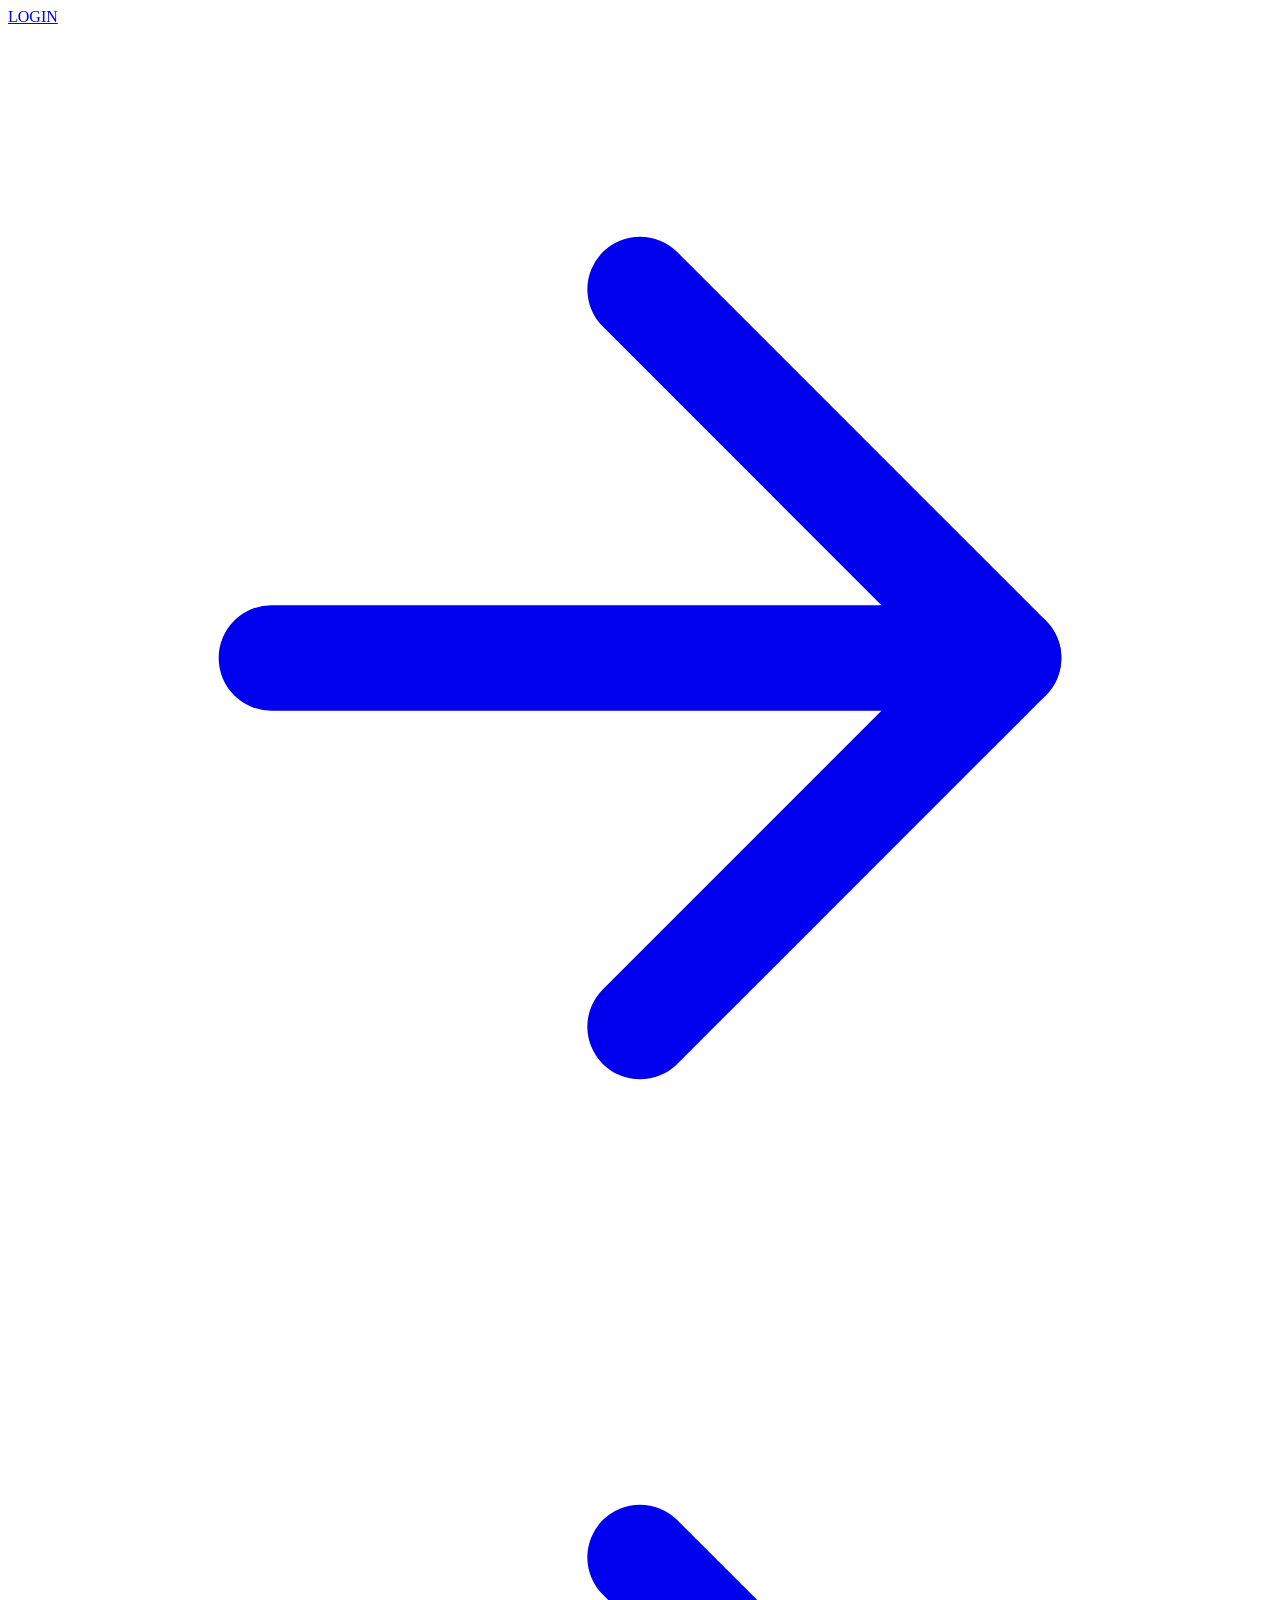
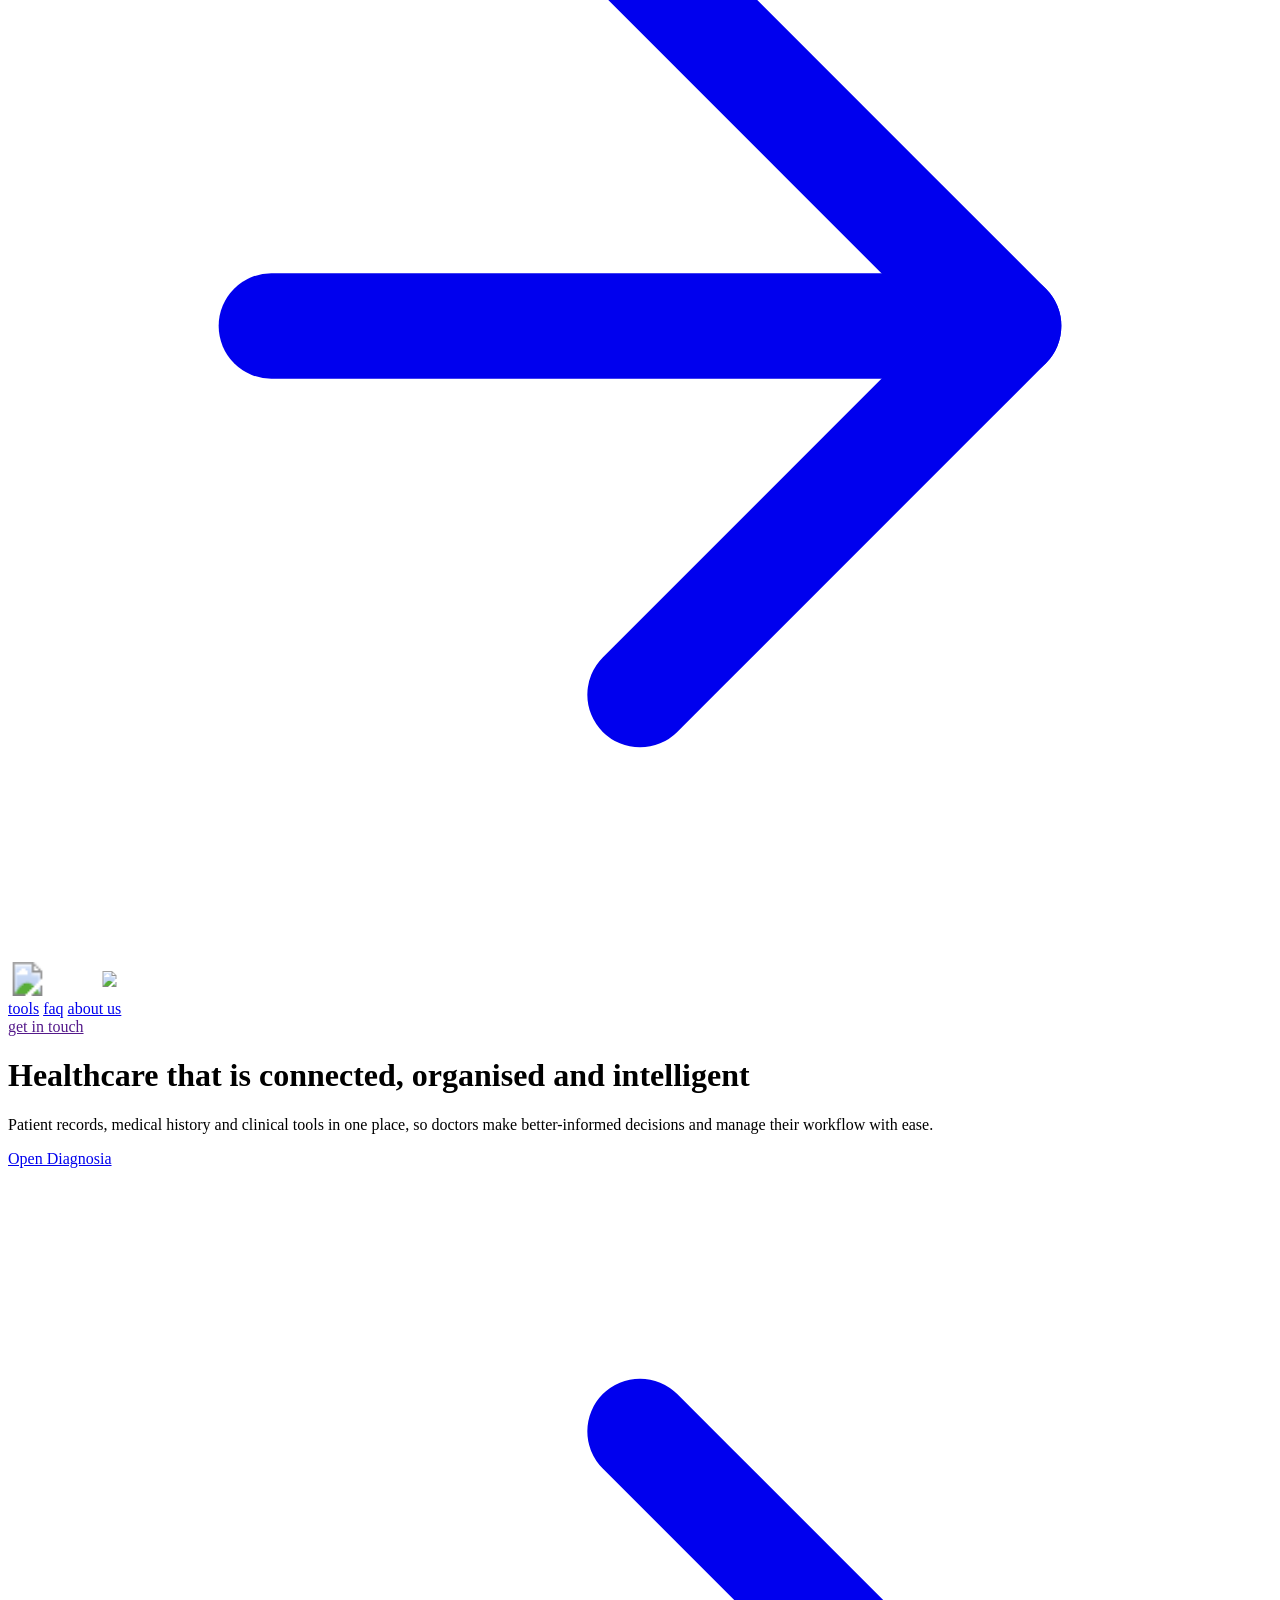
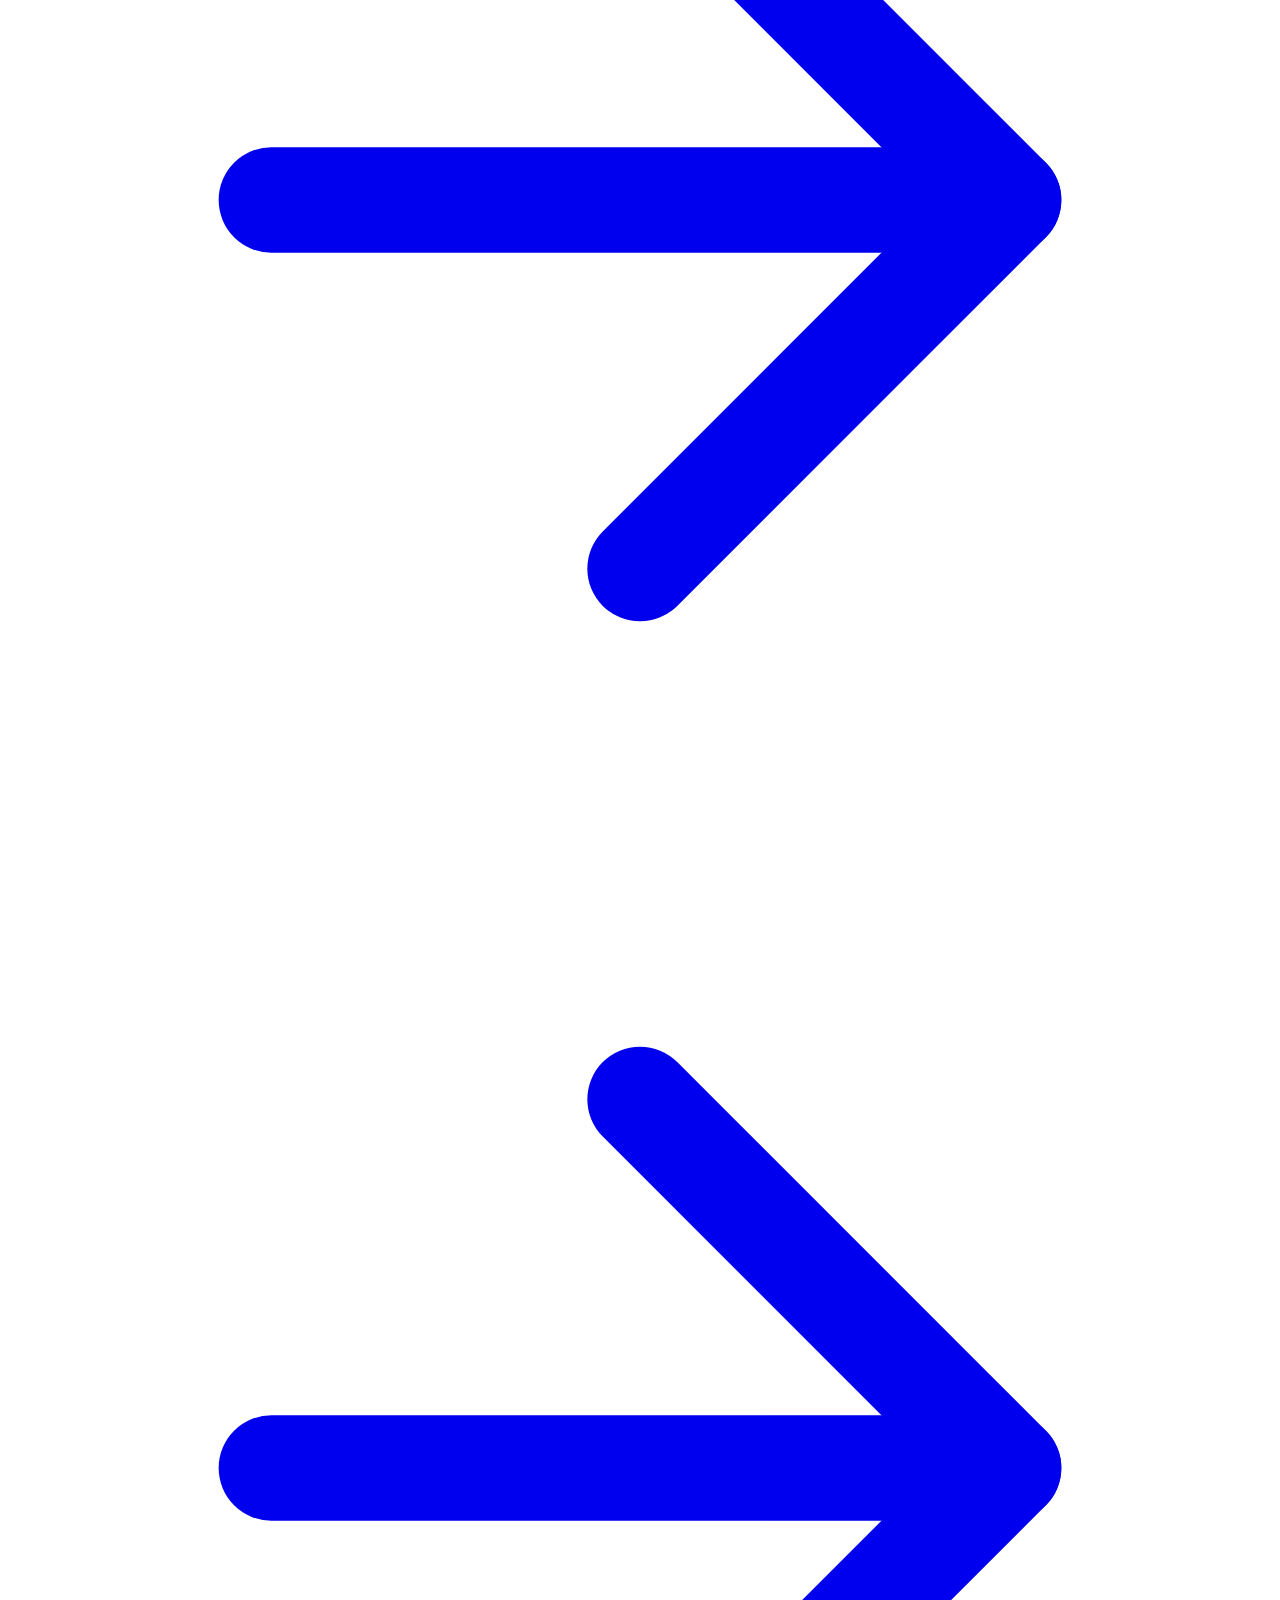
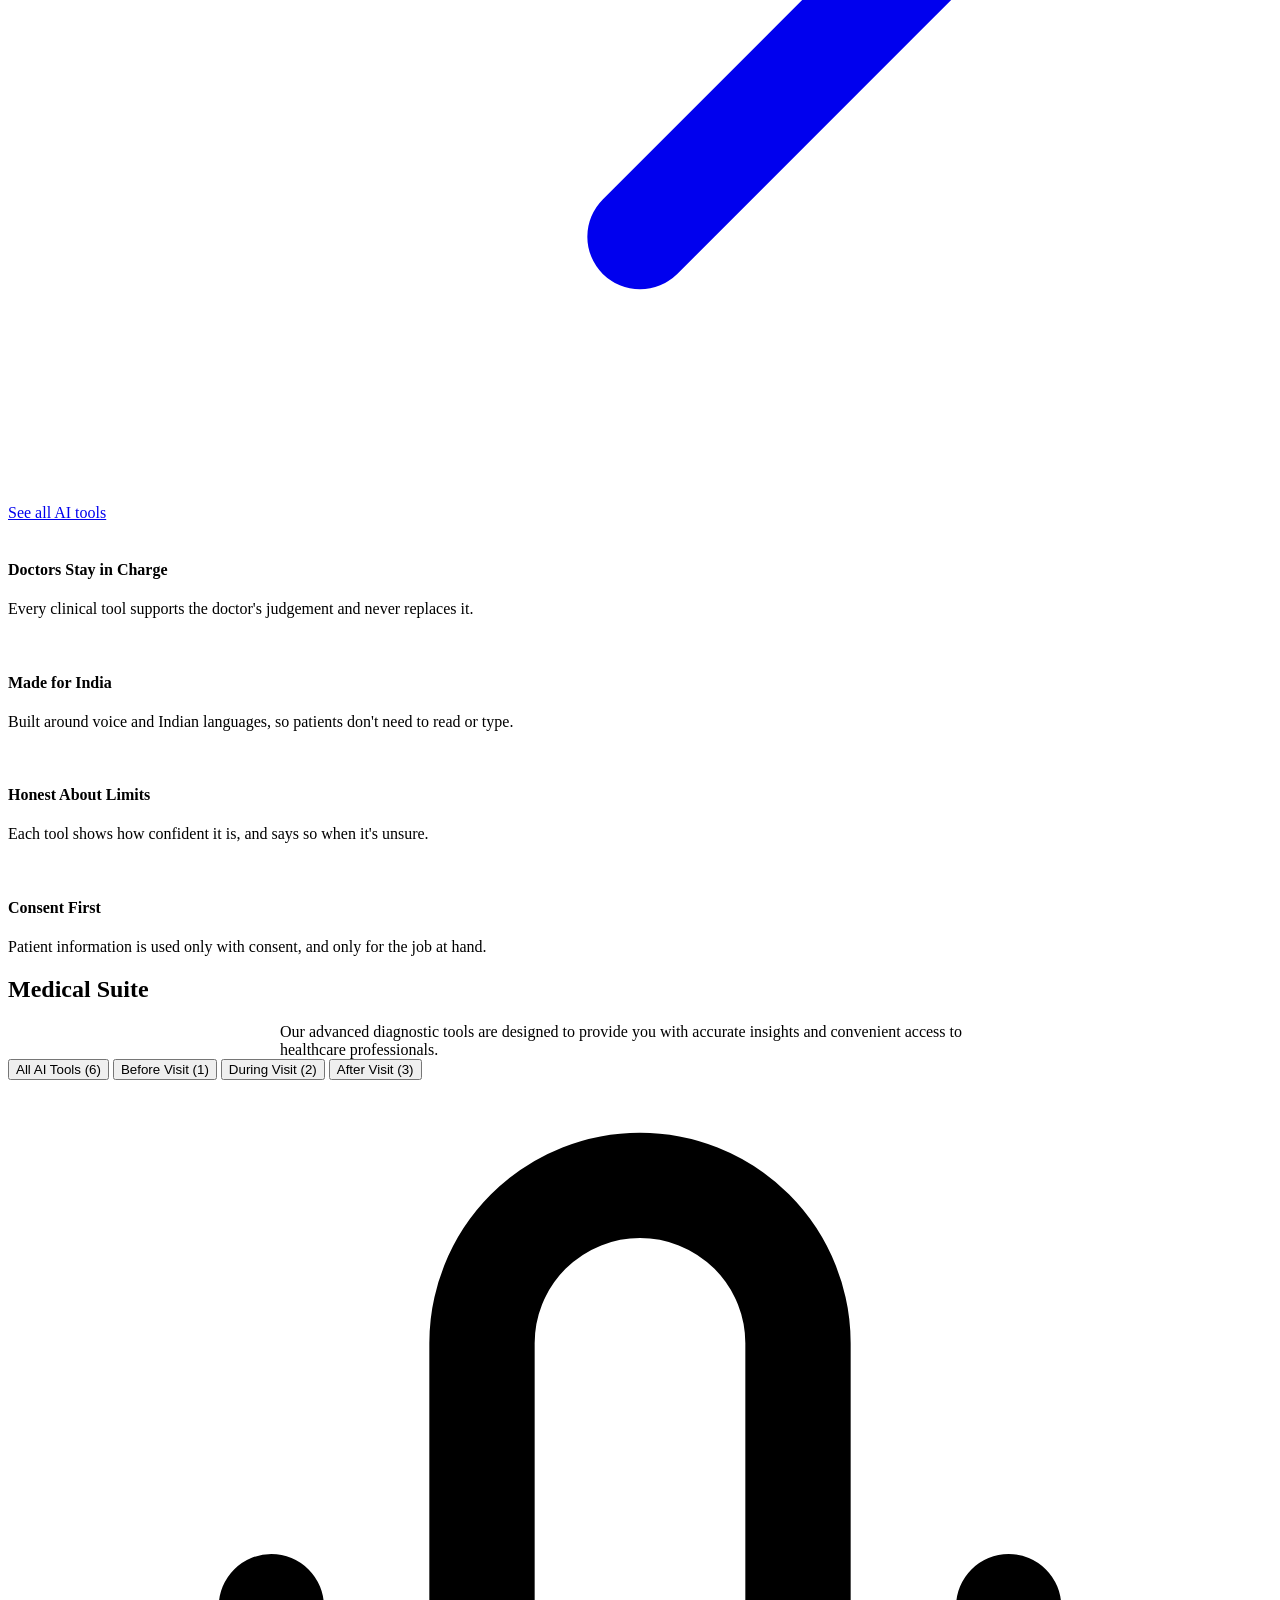
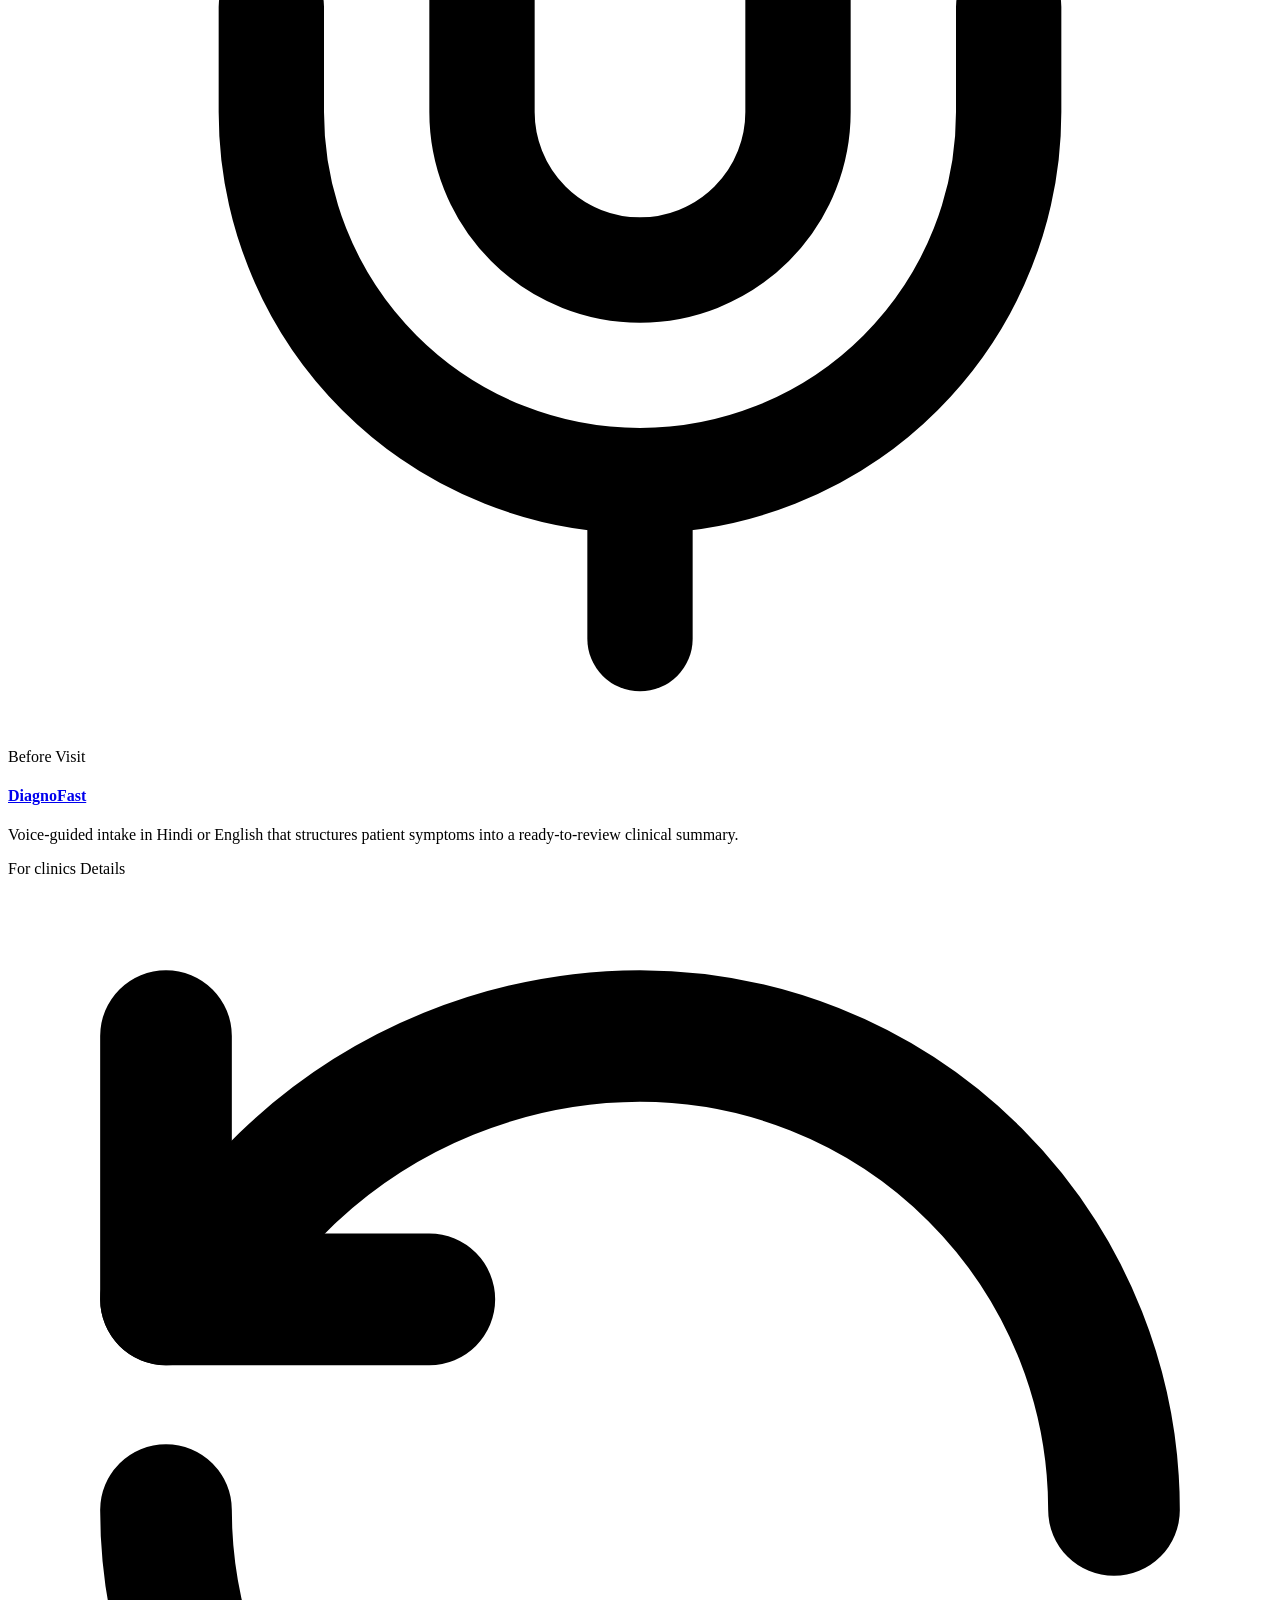
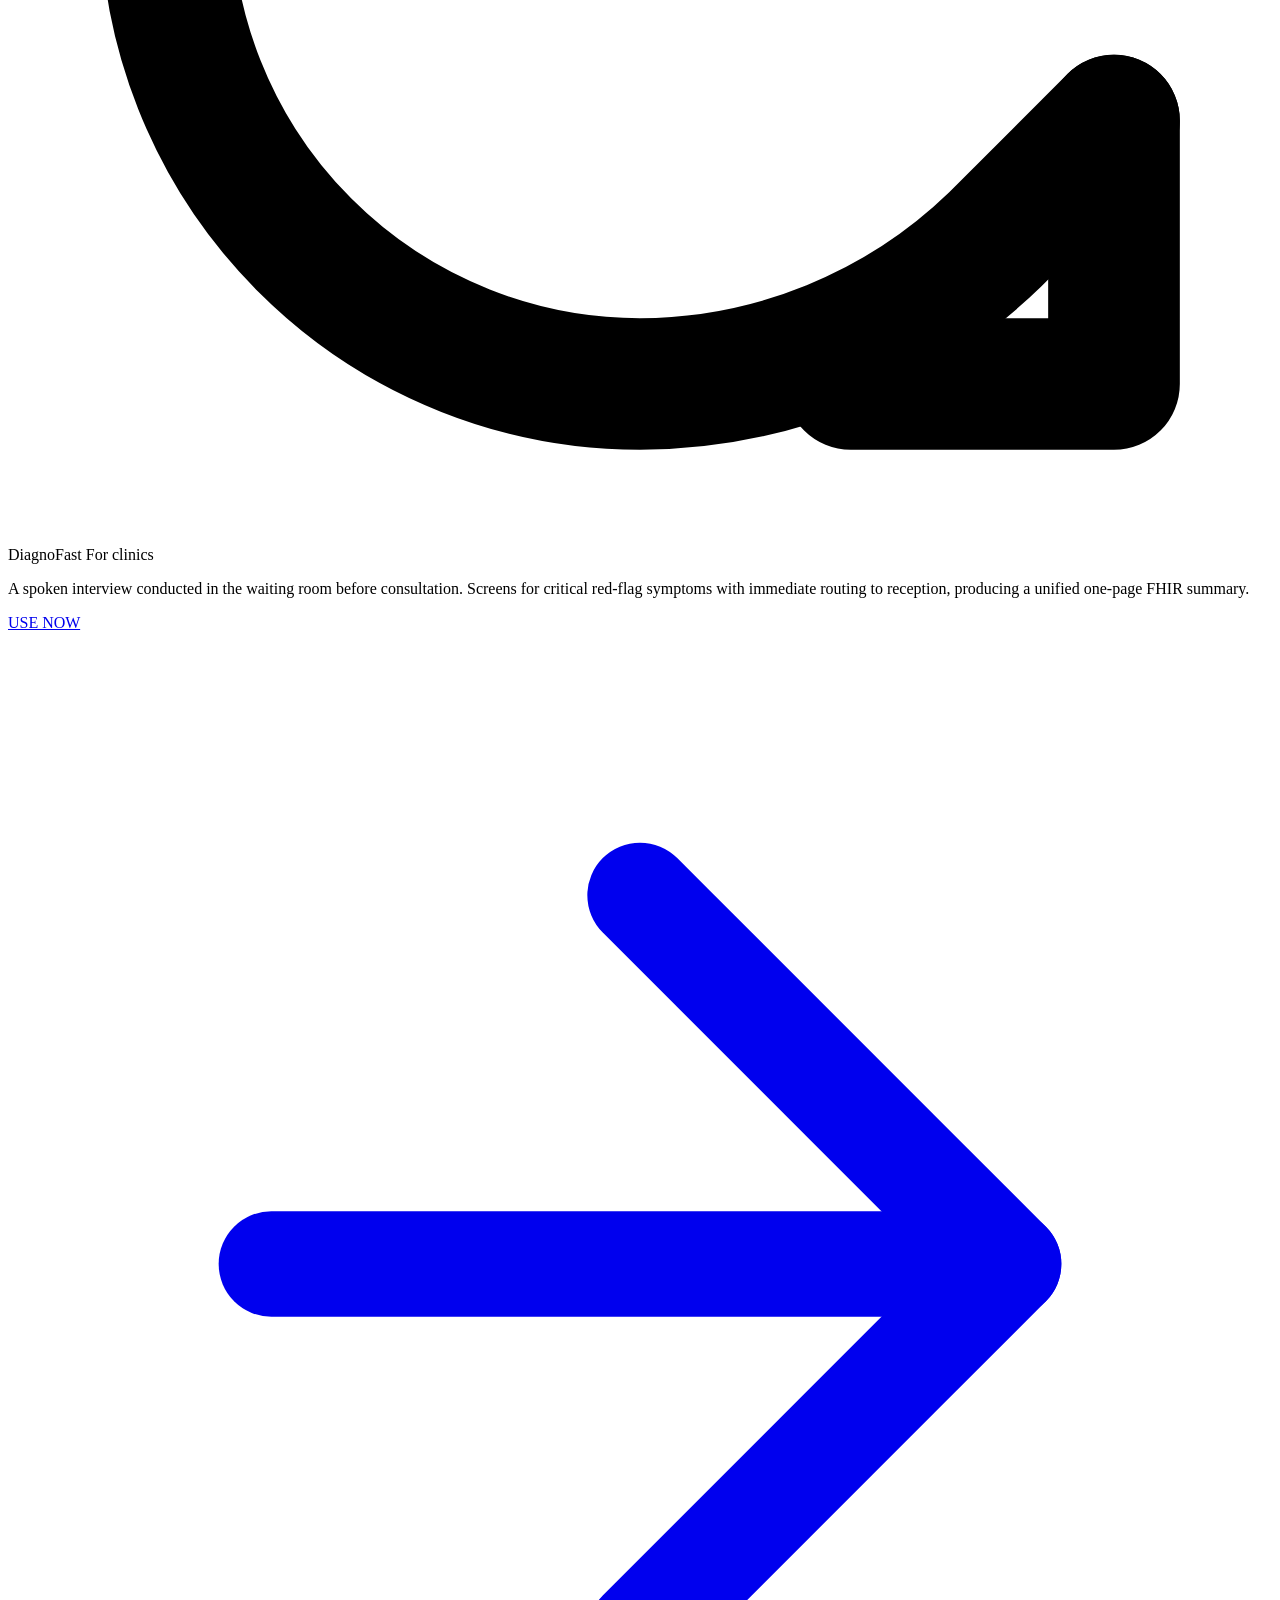
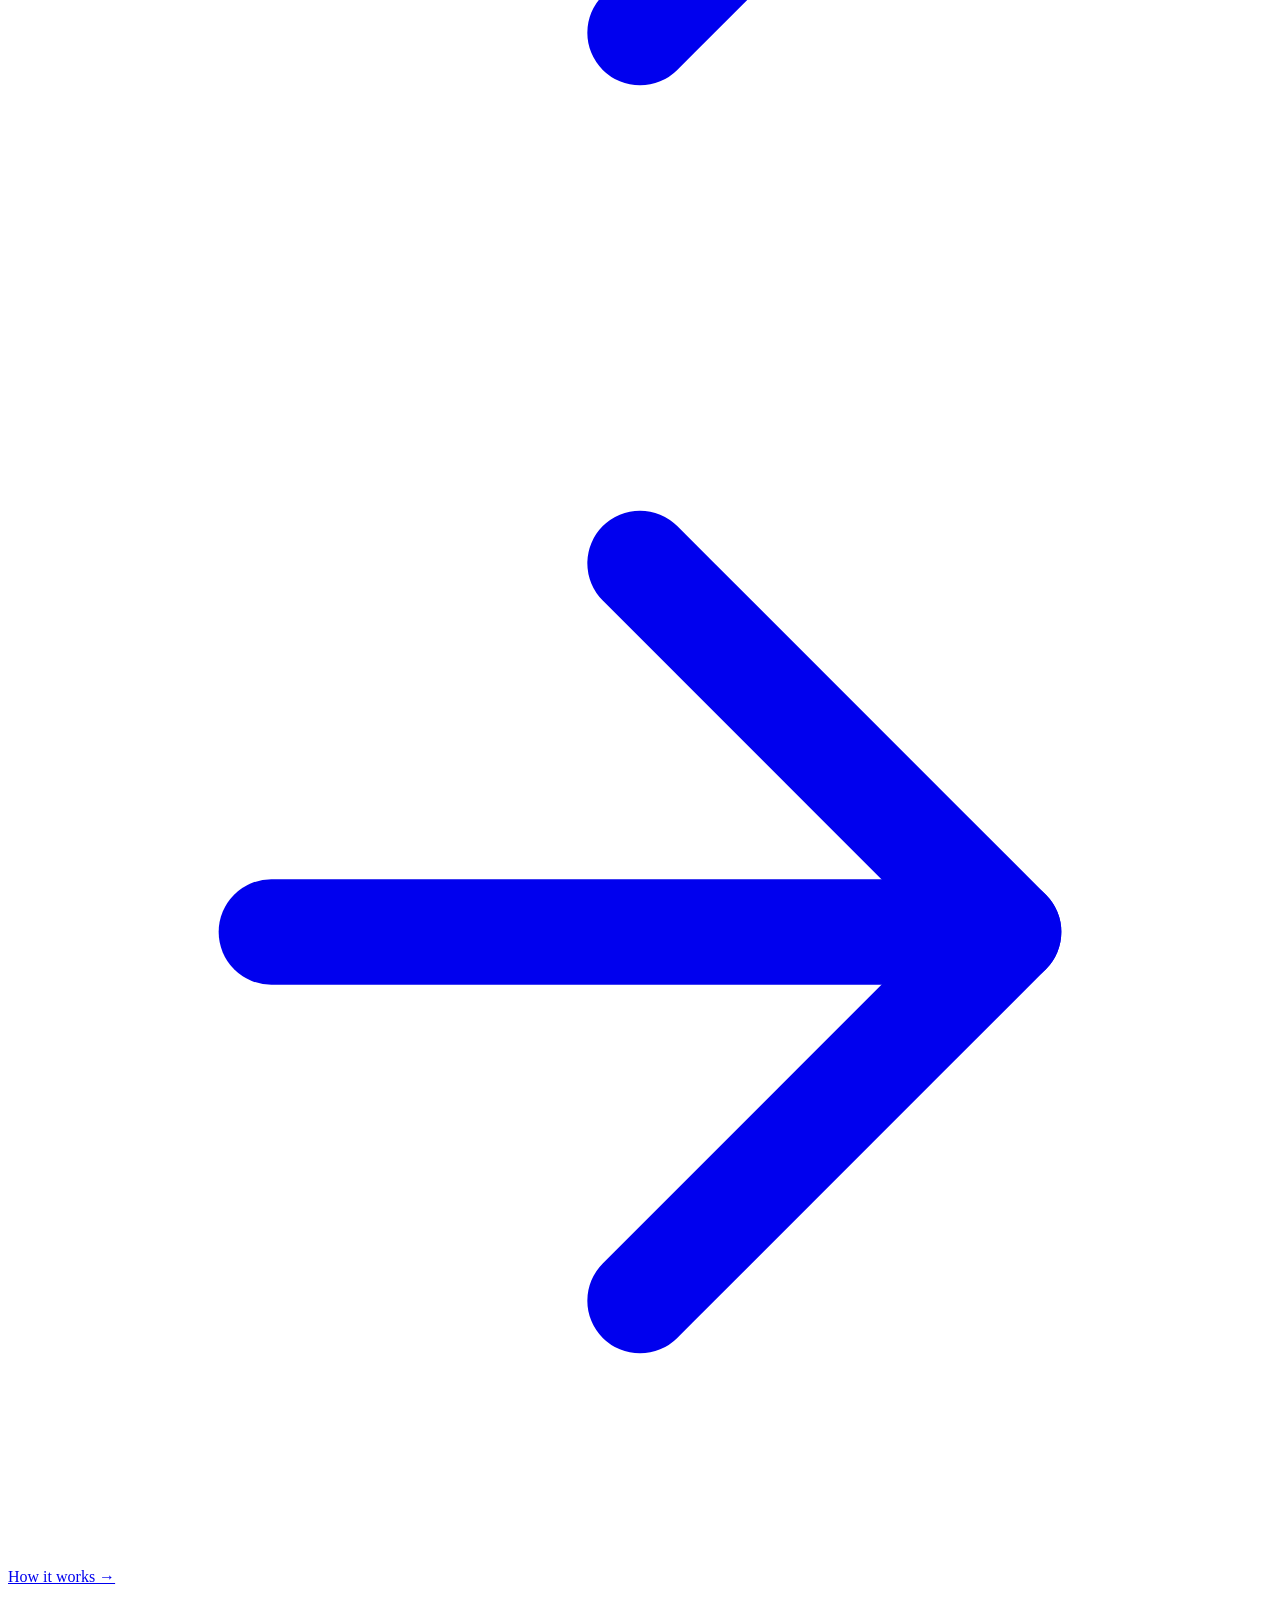
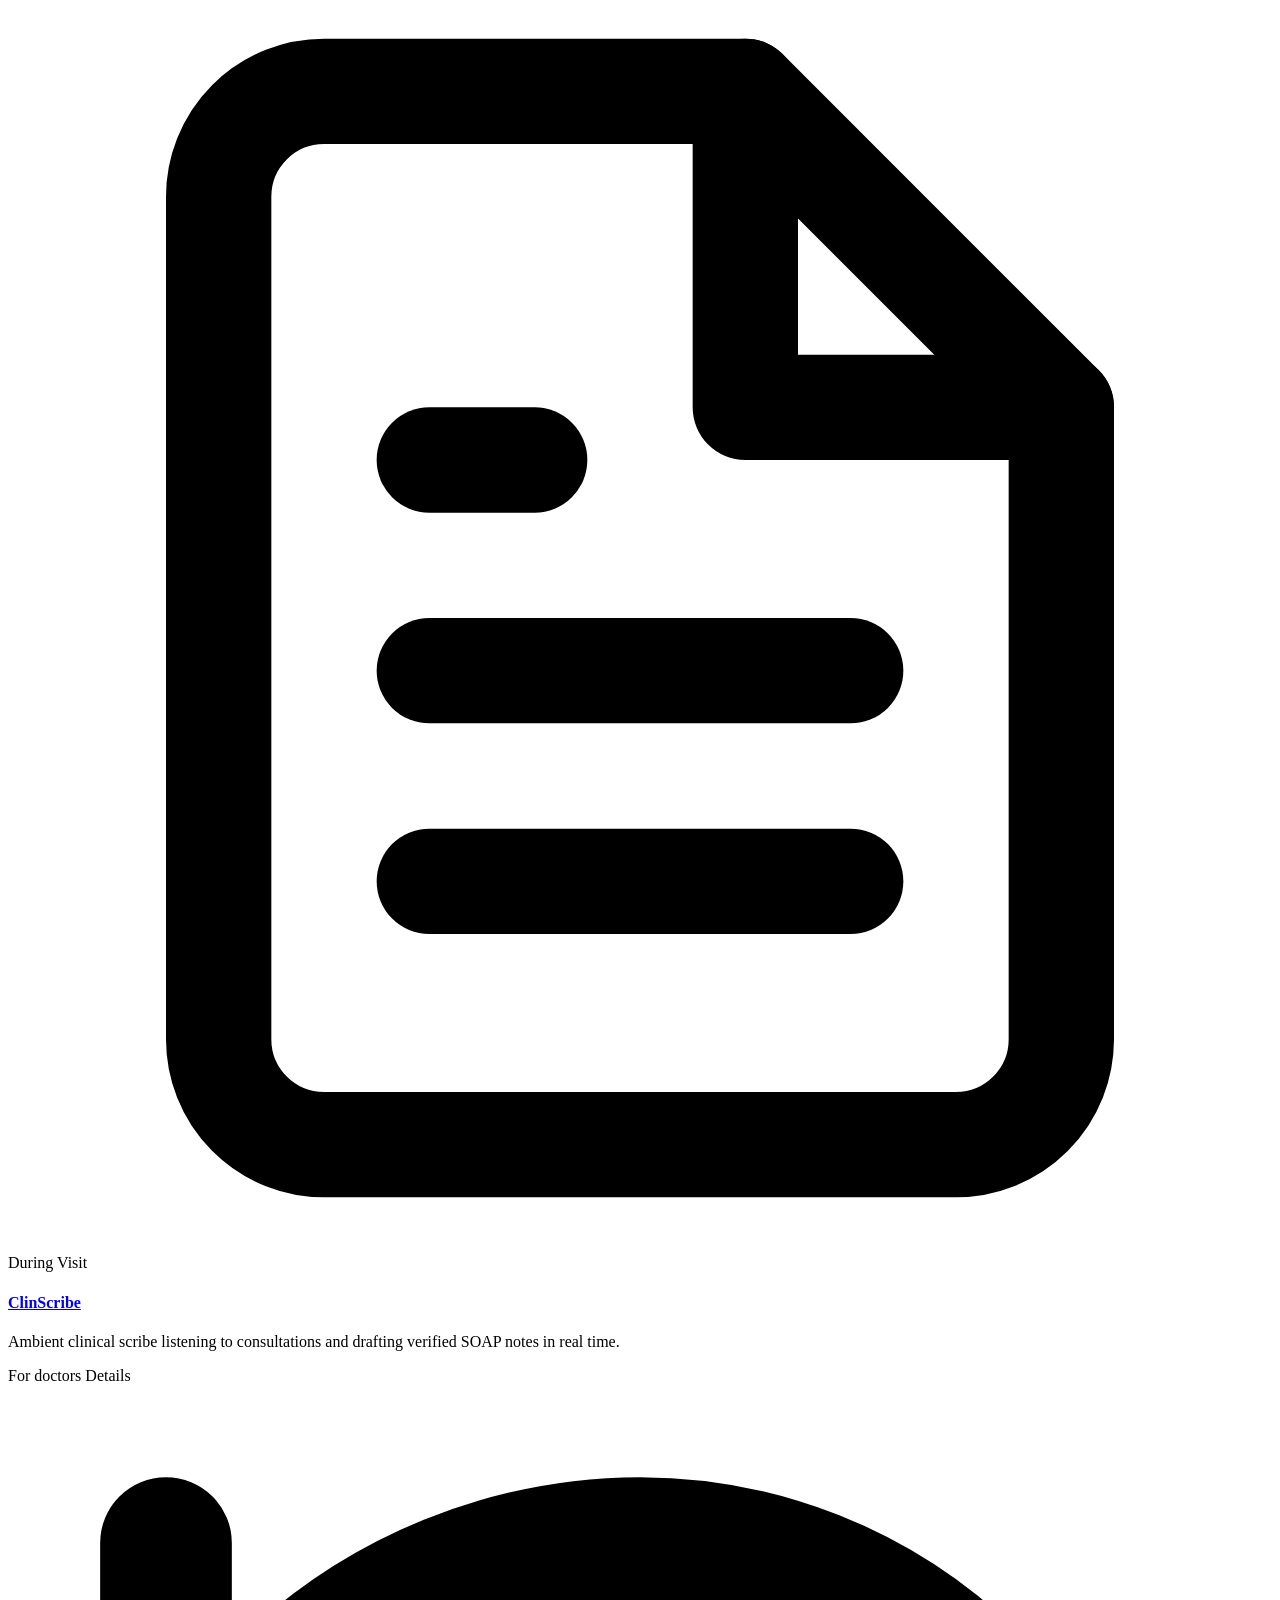
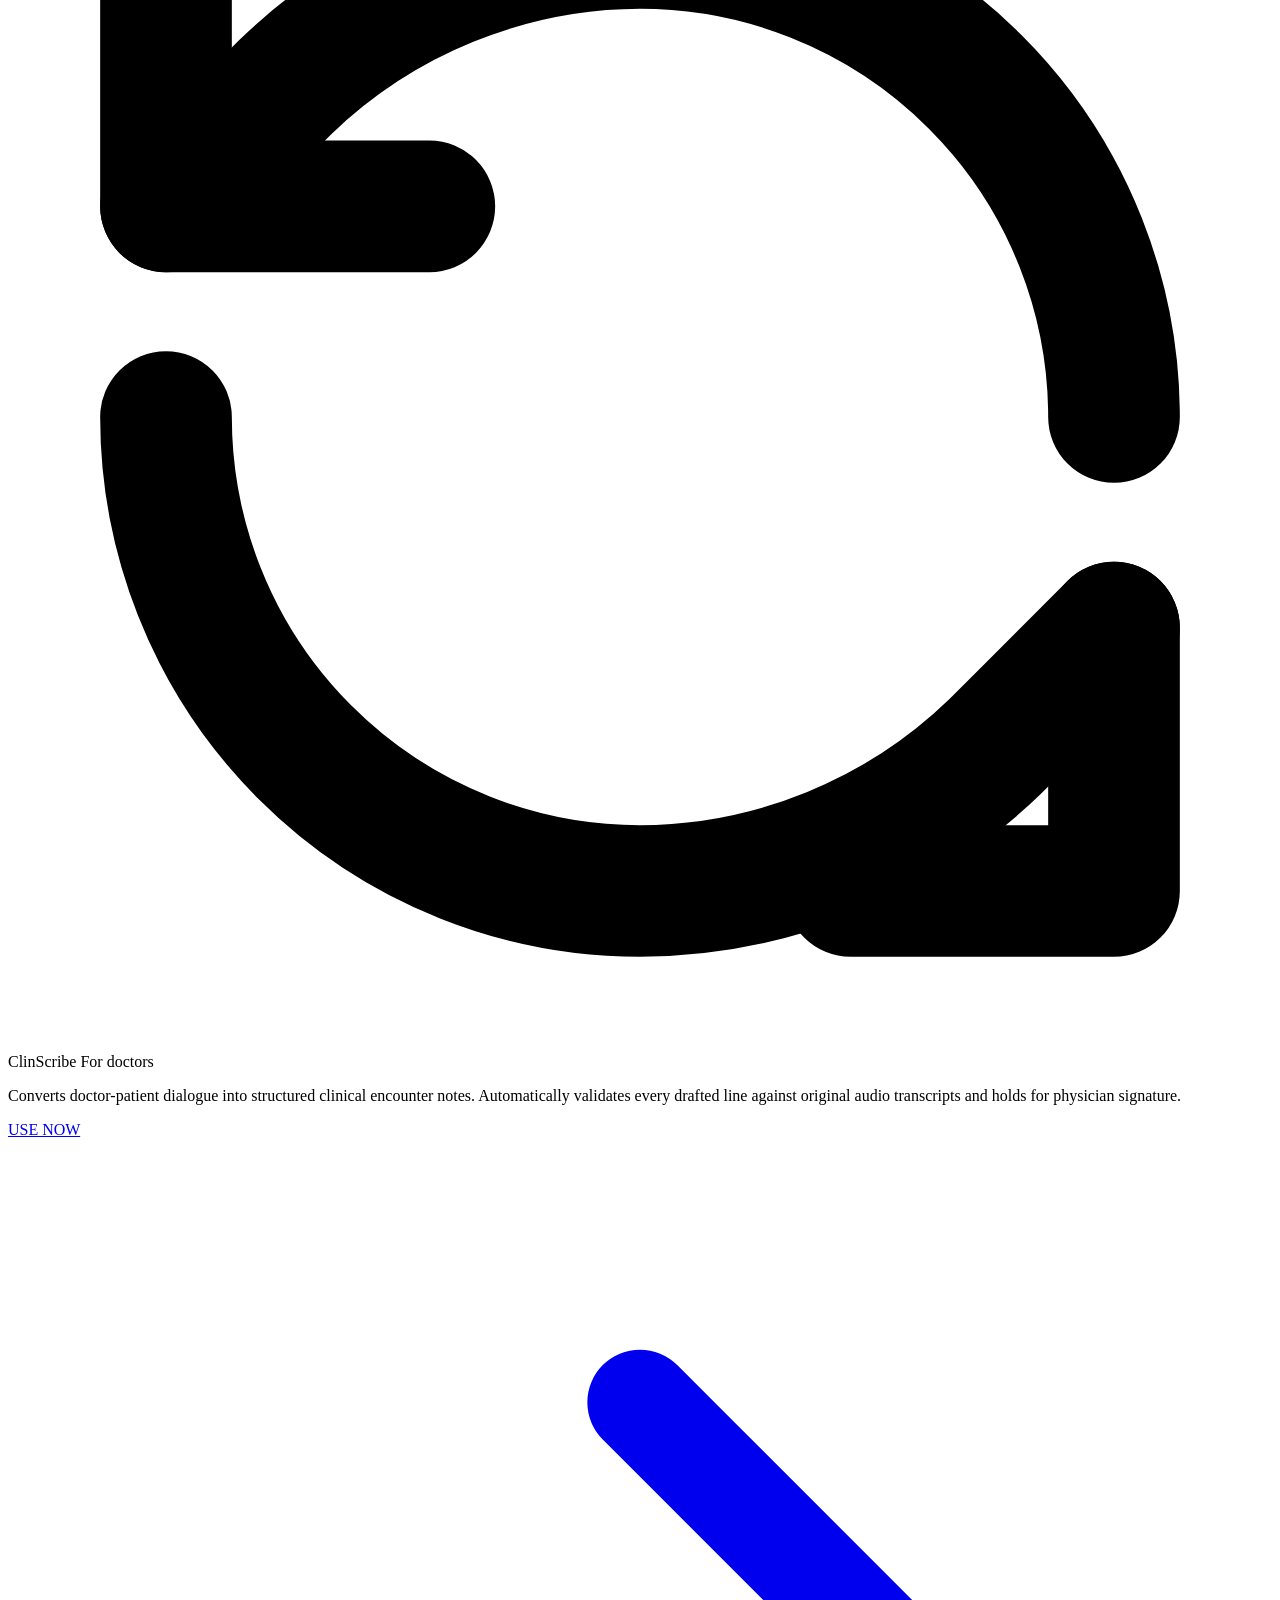
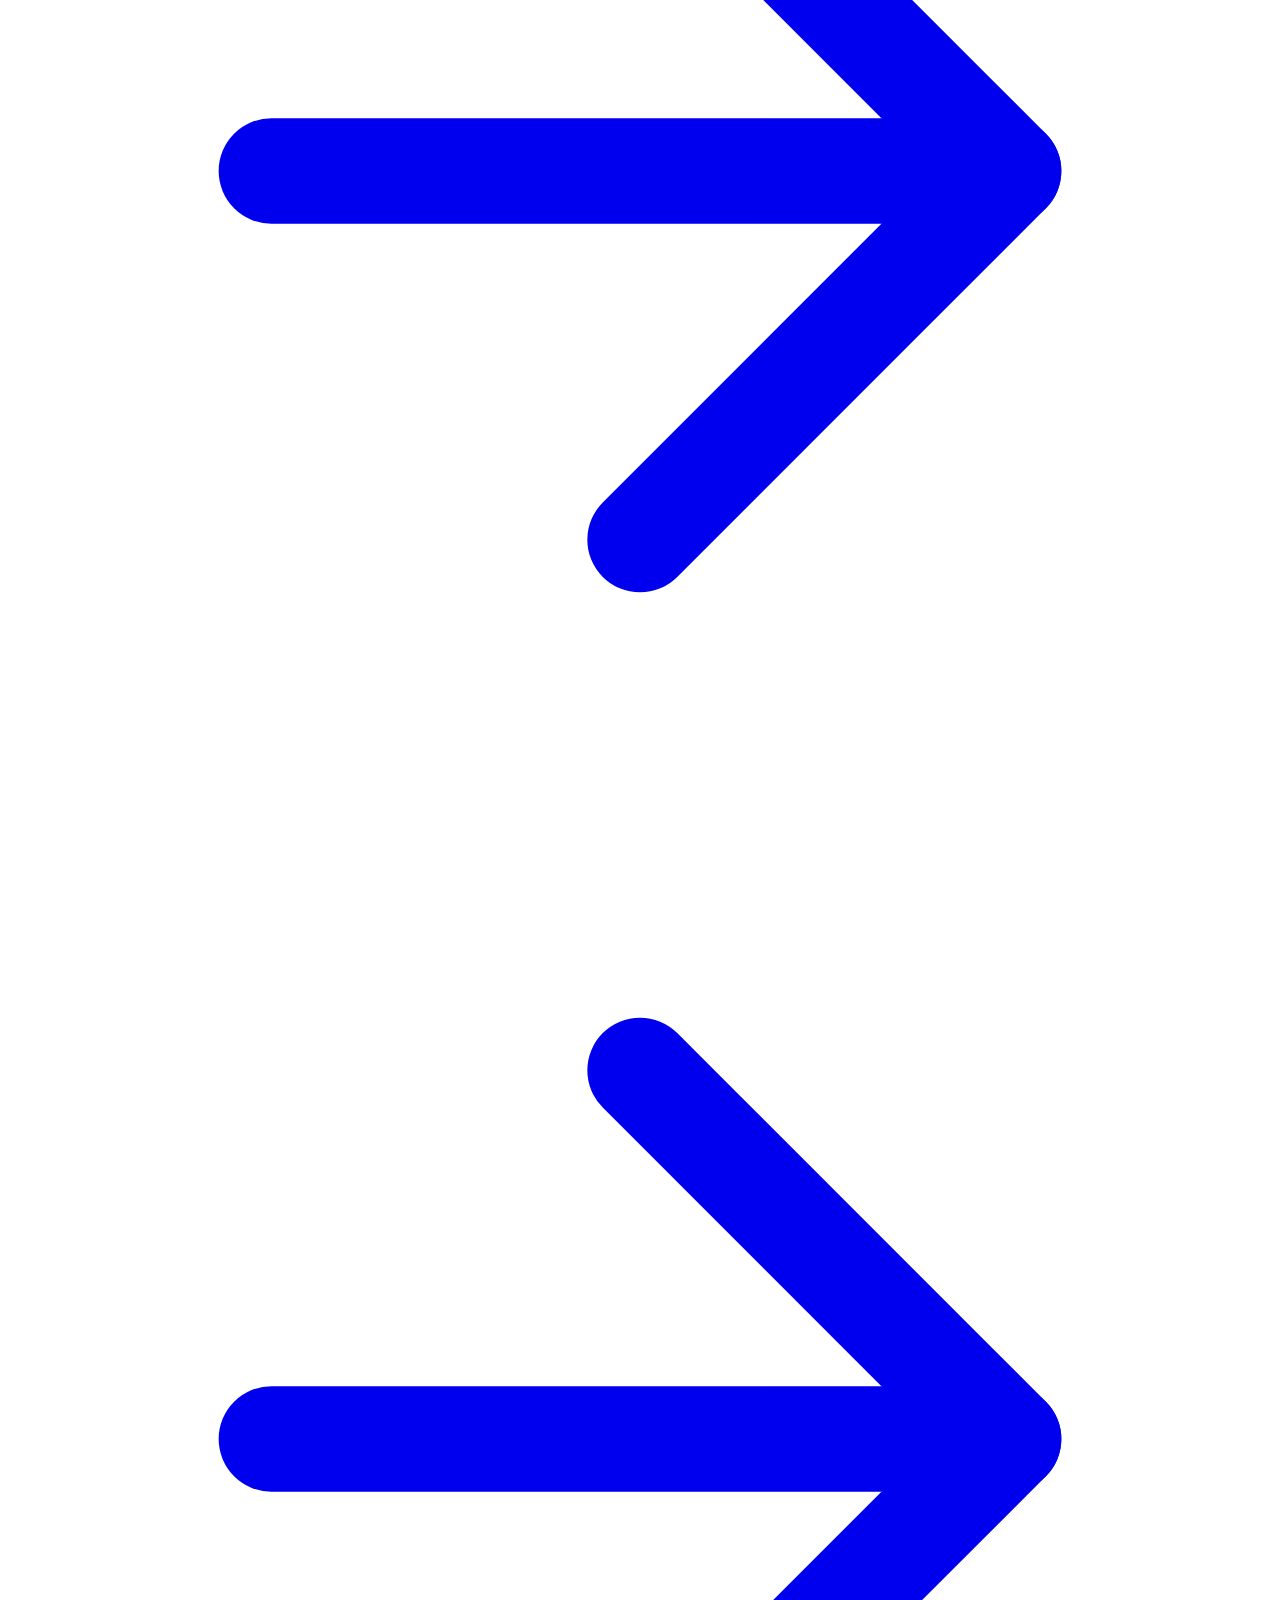
==== commit 6fda362f: "Remove Skin Cancer Detection and OptiKinesis Diagnosia is now one platform that brings patient recor" ====
--- a/web/index.html
+++ b/web/index.html
@@ -94,8 +94,8 @@
             <div class="container">
                <div class="w-layout-grid hero-grid">
                   <div id="w-node-b282fa53-c876-a363-d487-995c7a386331-a954070d" class="hero-content-wrap design-to-webflow">
-                     <h1 class="hero-heading">Revolutionizing healthcare with <span class="with-underline long-underline">Advanced </span> Diagnosis</h1>
-                     <p class="paragraph-m max-560w margin-l margin-0-t-m">AI tools on one patient record, from the waiting room to long-term care. Doctors get back their time, and patients understand their care.</p>
+                     <h1 class="hero-heading">Healthcare that is <span class="with-underline long-underline">connected</span>, organised and intelligent</h1>
+                     <p class="paragraph-m max-560w margin-l margin-0-t-m">Patient records, medical history and clinical tools in one place, so doctors make better-informed decisions and manage their workflow with ease.</p>
                      <div class="hero-actions"><a class="use-now flow-button" href="care.html"><span class="flow-btn-text">Open Diagnosia</span><svg class="flow-btn-arr-left" viewBox="0 0 24 24" fill="none" stroke="currentColor" stroke-width="2" stroke-linecap="round" stroke-linejoin="round"><path d="M5 12h14"></path><path d="m12 5 7 7-7 7"></path></svg><span class="flow-btn-circle"></span><svg class="flow-btn-arr-right" viewBox="0 0 24 24" fill="none" stroke="currentColor" stroke-width="2" stroke-linecap="round" stroke-linejoin="round"><path d="M5 12h14"></path><path d="m12 5 7 7-7 7"></path></svg></a><a class="hero-link" href="#How-It-works">See all AI tools</a></div>
                   </div>
                   <div class="hero-spiral-stage">
@@ -151,11 +151,10 @@
                </div>
 
                <div class="catalogue-filter-bar" role="tablist" aria-label="Tool Stage Filter">
-                  <button type="button" class="filter-tab-btn active" data-filter="all">All AI Tools (8)</button>
+                  <button type="button" class="filter-tab-btn active" data-filter="all">All AI Tools (6)</button>
                   <button type="button" class="filter-tab-btn" data-filter="before">Before Visit (1)</button>
-                  <button type="button" class="filter-tab-btn" data-filter="during">During Visit (3)</button>
+                  <button type="button" class="filter-tab-btn" data-filter="during">During Visit (2)</button>
                   <button type="button" class="filter-tab-btn" data-filter="after">After Visit (3)</button>
-                  <button type="button" class="filter-tab-btn" data-filter="accessibility">Accessibility (1)</button>
                </div>
 
                <div class="catalogue">
@@ -307,59 +306,7 @@
                         </div>
                      </article>
 
-                     <!-- 5. Skin Cancer Detection -->
-                     <article class="catalogue-card" data-stage="during">
-                        <div class="card-flip-inner">
-                           <div class="card-face card-front">
-                              <div class="card-front-top">
-                                 <div class="card-header-row">
-                                    <div class="card-icon-box" aria-hidden="true">
-                                       <svg viewBox="0 0 24 24" fill="none" stroke="currentColor" stroke-width="2" stroke-linecap="round" stroke-linejoin="round">
-                                          <path d="M3 7V5a2 2 0 0 1 2-2h2"/>
-                                          <path d="M17 3h2a2 2 0 0 1 2 2v2"/>
-                                          <path d="M21 17v2a2 2 0 0 1-2 2h-2"/>
-                                          <path d="M7 21H5a2 2 0 0 1-2-2v-2"/>
-                                          <circle cx="12" cy="12" r="3"/>
-                                          <path d="m16 16-.9-.9"/>
-                                       </svg>
-                                    </div>
-                                    <div class="card-badges-wrap">
-                                       <span class="card-stage-badge">During Visit</span>
-                                    </div>
-                                 </div>
-                                 <h4><a href="care.html#/skin">Skin Cancer Detection</a></h4>
-                                 <p class="card-short-desc">AI dermatological screening assistant providing malignancy risk stratification and interpretability heatmaps.</p>
-                              </div>
-                              <div class="card-front-footer">
-                                 <span class="card-who-label">For doctors</span>
-                                 <span class="card-flip-prompt">
-                                    <span>Details</span>
-                                    <svg viewBox="0 0 24 24" fill="none" stroke="currentColor" stroke-width="2.5" stroke-linecap="round" stroke-linejoin="round"><path d="M21 12a9 9 0 0 0-9-9 9.75 9.75 0 0 0-6.74 2.74L3 8"/><path d="M3 3v5h5"/><path d="M3 12a9 9 0 0 0 9 9 9.75 9.75 0 0 0 6.74-2.74L21 16"/><path d="M16 21h5v-5"/></svg>
-                                 </span>
-                              </div>
-                           </div>
-                           <div class="card-face card-back">
-                              <div class="card-back-top">
-                                 <div class="card-back-header">
-                                    <span class="card-back-title">Skin Cancer Detection</span>
-                                    <span class="card-back-audience">For doctors</span>
-                                 </div>
-                                 <p class="card-back-detail">Analyzes clinical dermoscopic photographs to estimate lesion malignancy risks. Generates visual saliency heatmaps highlighting suspicious morphological features for diagnostic second opinion.</p>
-                              </div>
-                              <div class="card-back-actions">
-                                 <a href="care.html#/skin" class="tool-btn-launch flow-button" aria-label="USE NOW">
-                                    <span class="flow-btn-text">USE NOW</span>
-                                    <svg class="flow-btn-arr-left" viewBox="0 0 24 24" fill="none" stroke="currentColor" stroke-width="2" stroke-linecap="round" stroke-linejoin="round"><path d="M5 12h14"></path><path d="m12 5 7 7-7 7"></path></svg>
-                                    <span class="flow-btn-circle"></span>
-                                    <svg class="flow-btn-arr-right" viewBox="0 0 24 24" fill="none" stroke="currentColor" stroke-width="2" stroke-linecap="round" stroke-linejoin="round"><path d="M5 12h14"></path><path d="m12 5 7 7-7 7"></path></svg>
-                                 </a>
-                                 <a class="catalogue-more" href="skin_cancer_hiw.html">How it works &rarr;</a>
-                              </div>
-                           </div>
-                        </div>
-                     </article>
-
-                     <!-- 6. Prescription Analyzer -->
+                     <!-- 4. Prescription Analyzer -->
                      <article class="catalogue-card" data-stage="after">
                         <div class="card-flip-inner">
                            <div class="card-face card-front">
@@ -409,7 +356,7 @@
                         </div>
                      </article>
 
-                     <!-- 7. ReferralLoop -->
+                     <!-- 5. ReferralLoop -->
                      <article class="catalogue-card" data-stage="after">
                         <div class="card-flip-inner">
                            <div class="card-face card-front">
@@ -458,7 +405,7 @@
                         </div>
                      </article>
 
-                     <!-- 8. DischargeCare -->
+                     <!-- 6. DischargeCare -->
                      <article class="catalogue-card" data-stage="after">
                         <div class="card-flip-inner">
                            <div class="card-face card-front">
@@ -504,58 +451,6 @@
                            </div>
                         </div>
                      </article>
-
-                     <!-- 12. OptiKinesis -->
-                     <article class="catalogue-card" data-stage="accessibility">
-                        <div class="card-flip-inner">
-                           <div class="card-face card-front">
-                              <div class="card-front-top">
-                                 <div class="card-header-row">
-                                    <div class="card-icon-box" aria-hidden="true">
-                                       <svg viewBox="0 0 24 24" fill="none" stroke="currentColor" stroke-width="2" stroke-linecap="round" stroke-linejoin="round">
-                                          <circle cx="12" cy="12" r="10"/>
-                                          <path d="M12 16a4 4 0 1 0 0-8 4 4 0 0 0 0 8z"/>
-                                          <line x1="12" y1="2" x2="12" y2="4"/>
-                                          <line x1="12" y1="20" x2="12" y2="22"/>
-                                          <line x1="2" y1="12" x2="4" y2="12"/>
-                                          <line x1="20" y1="12" x2="22" y2="12"/>
-                                       </svg>
-                                    </div>
-                                    <div class="card-badges-wrap">
-                                       <span class="card-stage-badge">Accessibility</span>
-                                    </div>
-                                 </div>
-                                 <h4><a href="optikinesis_hiw.html">OptiKinesis</a></h4>
-                                 <p class="card-short-desc">Accessible vision interface enabling full cursor control and clicking via head movement and blinks.</p>
-                              </div>
-                              <div class="card-front-footer">
-                                 <span class="card-who-label">Hands-free control</span>
-                                 <span class="card-flip-prompt">
-                                    <span>Details</span>
-                                    <svg viewBox="0 0 24 24" fill="none" stroke="currentColor" stroke-width="2.5" stroke-linecap="round" stroke-linejoin="round"><path d="M21 12a9 9 0 0 0-9-9 9.75 9.75 0 0 0-6.74 2.74L3 8"/><path d="M3 3v5h5"/><path d="M3 12a9 9 0 0 0 9 9 9.75 9.75 0 0 0 6.74-2.74L21 16"/><path d="M16 21h5v-5"/></svg>
-                                 </span>
-                              </div>
-                           </div>
-                           <div class="card-face card-back">
-                              <div class="card-back-top">
-                                 <div class="card-back-header">
-                                    <span class="card-back-title">OptiKinesis</span>
-                                    <span class="card-back-audience">Hands-free control</span>
-                                 </div>
-                                 <p class="card-back-detail">Uses an ordinary webcam to translate subtle head movements and eye blinks into responsive cursor navigation and clicks. Provides an accessible hands-free interface for Windows.</p>
-                              </div>
-                              <div class="card-back-actions">
-                                 <a href="optikinesis_hiw.html" class="tool-btn-launch flow-button" aria-label="USE NOW">
-                                    <span class="flow-btn-text">USE NOW</span>
-                                    <svg class="flow-btn-arr-left" viewBox="0 0 24 24" fill="none" stroke="currentColor" stroke-width="2" stroke-linecap="round" stroke-linejoin="round"><path d="M5 12h14"></path><path d="m12 5 7 7-7 7"></path></svg>
-                                    <span class="flow-btn-circle"></span>
-                                    <svg class="flow-btn-arr-right" viewBox="0 0 24 24" fill="none" stroke="currentColor" stroke-width="2" stroke-linecap="round" stroke-linejoin="round"><path d="M5 12h14"></path><path d="m12 5 7 7-7 7"></path></svg>
-                                 </a>
-                                 <a class="catalogue-more" href="optikinesis_download.html">Download &rarr;</a>
-                              </div>
-                           </div>
-                        </div>
-                     </article>
                   </div>
                </div>
             </div>
@@ -572,7 +467,7 @@
                         <img src="./images/6063c4d428320096bceed0fd_Chevron.svg" loading="lazy" alt="Chevron" class="faq-arrow" style="transform: translate3d(0px, 0px, 0px) scale3d(1, 1, 1) rotateX(0deg) rotateY(0deg) rotateZ(0deg) skew(0deg, 0deg); transform-style: preserve-3d;">
                      </div>
                      <div class="faq-bottom" style="height: 0px;">
-                        <p class="faq-answer">A healthcare platform for India with AI tools on one patient record. It follows a patient from the waiting room to long-term care, gives doctors back their time, and helps patients understand their care.</p>
+                        <p class="faq-answer">An AI-powered healthcare platform that brings patient records, medical history and clinical tools together in one place. It helps doctors make better-informed decisions and manage their workflow more efficiently, so care is more connected, organised and intelligent.</p>
                      </div>
                   </div>
                   <div class="faq-block">
@@ -581,7 +476,7 @@
                         <img src="./images/6063c4d428320096bceed0fd_Chevron.svg" loading="lazy" alt="Chevron" class="faq-arrow" style="transform: translate3d(0px, 0px, 0px) scale3d(1, 1, 1) rotateX(0deg) rotateY(0deg) rotateZ(0deg) skew(0deg, 0deg); transform-style: preserve-3d;">
                      </div>
                      <div class="faq-bottom" style="height: 0px;">
-                        <p class="faq-answer">Before the visit: DiagnoFast. During it: ClinScribe, LabLens and Skin Cancer Detection. After it: Prescription Analyzer, ReferralLoop and DischargeCare. OptiKinesis is for anyone who can't use their hands. Each tool shows you only what fits your account.</p>
+                        <p class="faq-answer">Before the visit: DiagnoFast. During it: ClinScribe and LabLens. After it: Prescription Analyzer, ReferralLoop and DischargeCare. Each tool shows you only what fits your account.</p>
                      </div>
                   </div>
                   <div class="faq-block">
@@ -622,15 +517,6 @@
                   </div>
                   <div class="faq-block">
                      <div class="faq-top">
-                        <h5 class="margin-0">How accurate is the skin cancer detection?</h5>
-                        <img src="./images/6063c4d428320096bceed0fd_Chevron.svg" loading="lazy" alt="Chevron" class="faq-arrow" style="transform: translate3d(0px, 0px, 0px) scale3d(1, 1, 1) rotateX(0deg) rotateY(0deg) rotateZ(0deg) skew(0deg, 0deg); transform-style: preserve-3d;">
-                     </div>
-                     <div class="faq-bottom" style="height: 0px;">
-                        <p class="faq-answer">It's not a diagnosis, and not an approved medical device. On 3,619 unseen images it sent 90.1% of melanomas for referral, and also 42.7% of harmless lesions, so it's a cautious screener rather than a precise classifier. A doctor's judgement and a biopsy are still needed.</p>
-                     </div>
-                  </div>
-                  <div class="faq-block">
-                     <div class="faq-top">
                         <h5 class="margin-0">What do I need for the Prescription Analyzer?</h5>
                         <img src="./images/6063c4d428320096bceed0fd_Chevron.svg" loading="lazy" alt="Chevron" class="faq-arrow" style="transform: translate3d(0px, 0px, 0px) scale3d(1, 1, 1) rotateX(0deg) rotateY(0deg) rotateZ(0deg) skew(0deg, 0deg); transform-style: preserve-3d;">
                      </div>
@@ -649,15 +535,6 @@
                   </div>
                   <div class="faq-block">
                      <div class="faq-top">
-                        <h5 class="margin-0">What is OptiKinesis?</h5>
-                        <img src="./images/6063c4d428320096bceed0fd_Chevron.svg" loading="lazy" alt="Chevron" class="faq-arrow" style="transform: translate3d(0px, 0px, 0px) scale3d(1, 1, 1) rotateX(0deg) rotateY(0deg) rotateZ(0deg) skew(0deg, 0deg); transform-style: preserve-3d;">
-                     </div>
-                     <div class="faq-bottom" style="height: 0px;">
-                        <p class="faq-answer">OptiKinesis lets people who can't use their hands control a computer with head movements and blinks, using an ordinary webcam. It's a free beta download for Windows.</p>
-                     </div>
-                  </div>
-                  <div class="faq-block">
-                     <div class="faq-top">
                         <h5 class="margin-0">Who can see my health information?</h5>
                         <img src="./images/6063c4d428320096bceed0fd_Chevron.svg" loading="lazy" alt="Chevron" class="faq-arrow" style="transform: translate3d(0px, 0px, 0px) scale3d(1, 1, 1) rotateX(0deg) rotateY(0deg) rotateZ(0deg) skew(0deg, 0deg); transform-style: preserve-3d;">
                      </div>
@@ -671,7 +548,7 @@
                         <img src="./images/6063c4d428320096bceed0fd_Chevron.svg" loading="lazy" alt="Chevron" class="faq-arrow" style="transform: translate3d(0px, 0px, 0px) scale3d(1, 1, 1) rotateX(0deg) rotateY(0deg) rotateZ(0deg) skew(0deg, 0deg); transform-style: preserve-3d;">
                      </div>
                      <div class="faq-bottom" style="height: 0px;">
-                        <p class="faq-answer">Yes, when a tool needs AI. Text, photos and speech go to Groq in the United States, or to Google Gemini when Groq is down,. Prescription and skin photos aren't kept. That's why this pilot uses made-up patients only. Our privacy notice has the details.</p>
+                        <p class="faq-answer">Yes, when a tool needs AI. Text, photos and speech go to Groq in the United States, or to Google Gemini when Groq is down. Prescription photos aren't kept. That's why this pilot uses made-up patients only. Our privacy notice has the details.</p>
                      </div>
                   </div>
                   <div class="faq-block">
@@ -711,7 +588,7 @@
                          In a country of 1.4 billion people, doctor consultations are crushed into brutal two-minute transactions. Overburdened physicians drown in repetitive administrative chaos, while patients leave clutching unreadable prescriptions they can't decode, paralyzed by uncertainty.
                        </p>
                        <p style="font-size: 17px; line-height: 1.65; color: #d4d4d8; margin: 0;">
-                         <strong>Diagnosia</strong> dismantles this crisis. Built by <strong>Team Brackets</strong> at <strong>Delhi Technological University</strong>, it is an uncompromising, clinical-grade ecosystem uniting 8 specialized AI tools around a single patient timeline. From voice-driven waiting-room triage and ambient clinical transcription to deep dermoscopy screening and instant vernacular prescription decoding with clear dietary guidance—we don't build toy chatbots. We engineer clinical weapons that put hours back into doctors' hands and give patients unequivocal clarity over their care.
+                         <strong>Diagnosia</strong> dismantles this crisis. Built by <strong>Team Brackets</strong> at <strong>Delhi Technological University</strong>, it is an uncompromising, clinical-grade ecosystem uniting 6 specialized AI tools around a single patient timeline. From voice-driven waiting-room triage and ambient clinical transcription to lab report reading and instant vernacular prescription decoding with clear dietary guidance—we don't build toy chatbots. We engineer clinical weapons that put hours back into doctors' hands and give patients unequivocal clarity over their care.
                        </p>
                      </div>
                    </div>
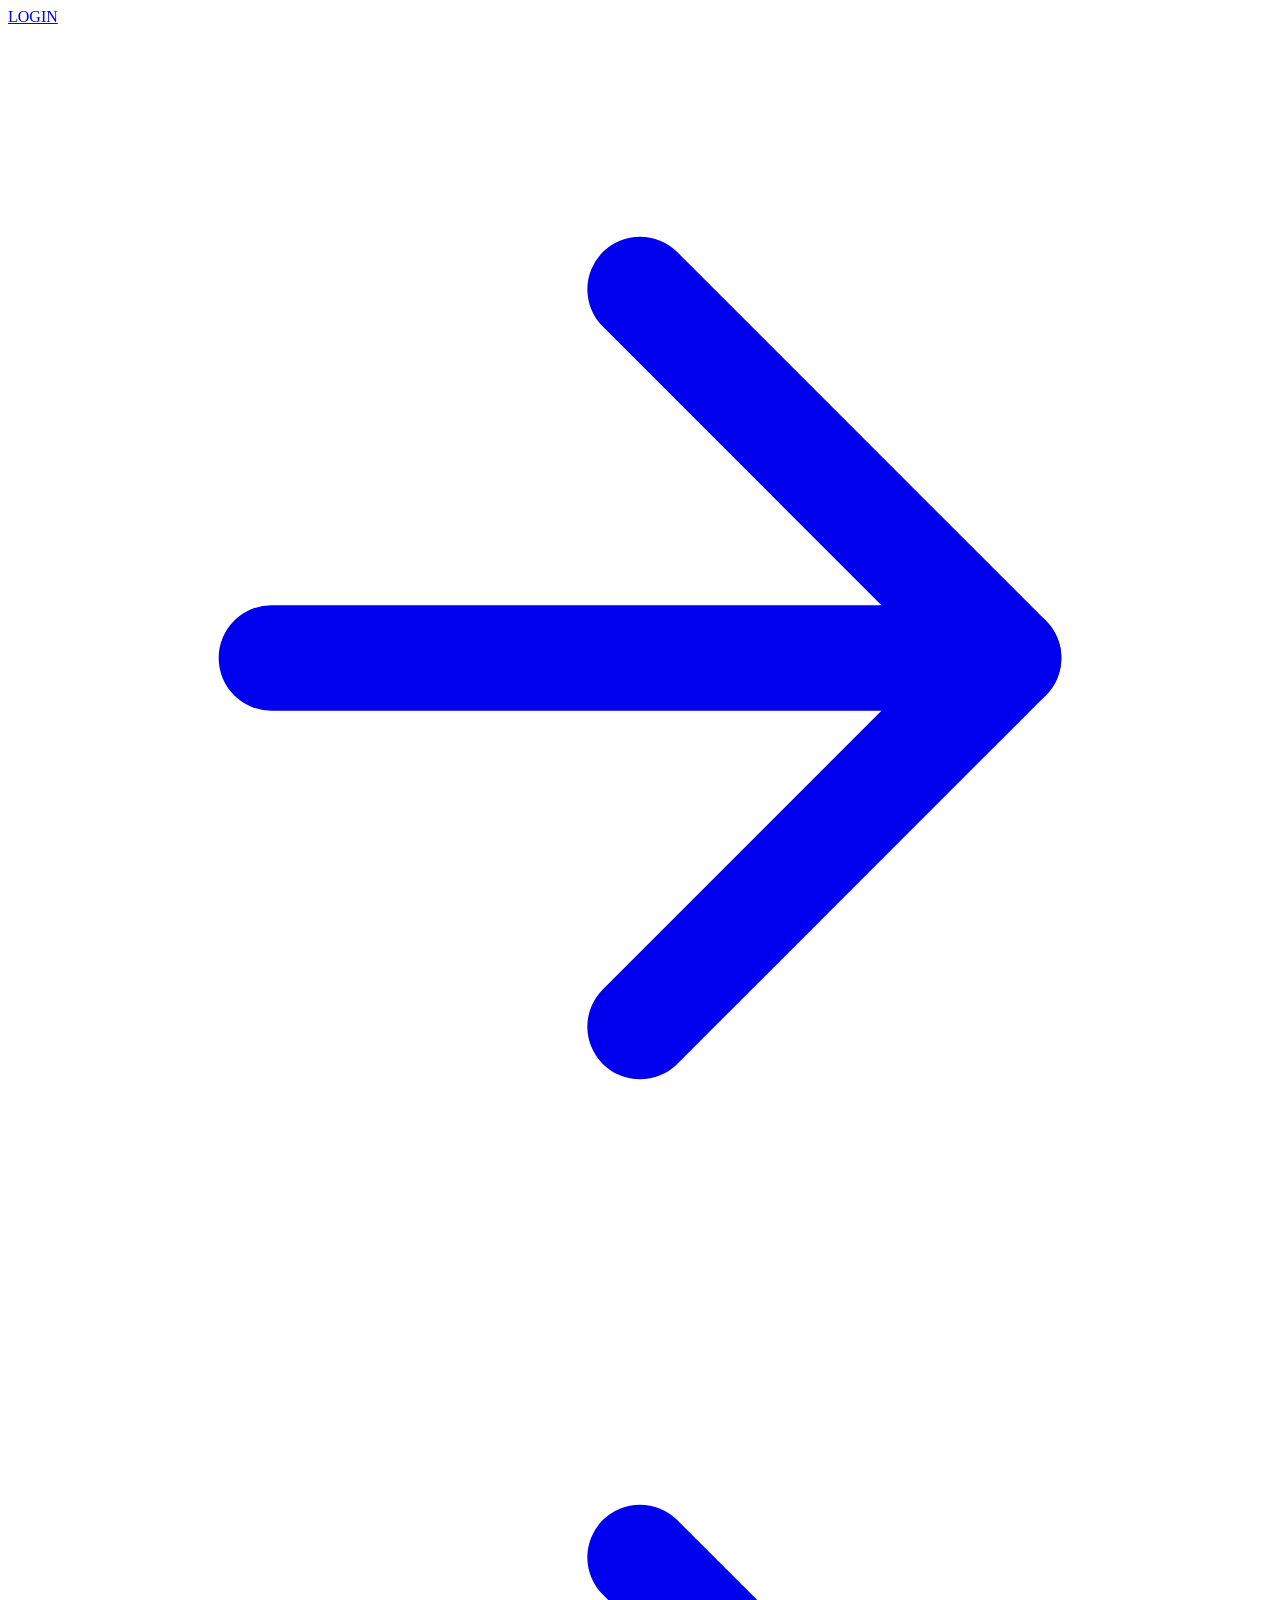
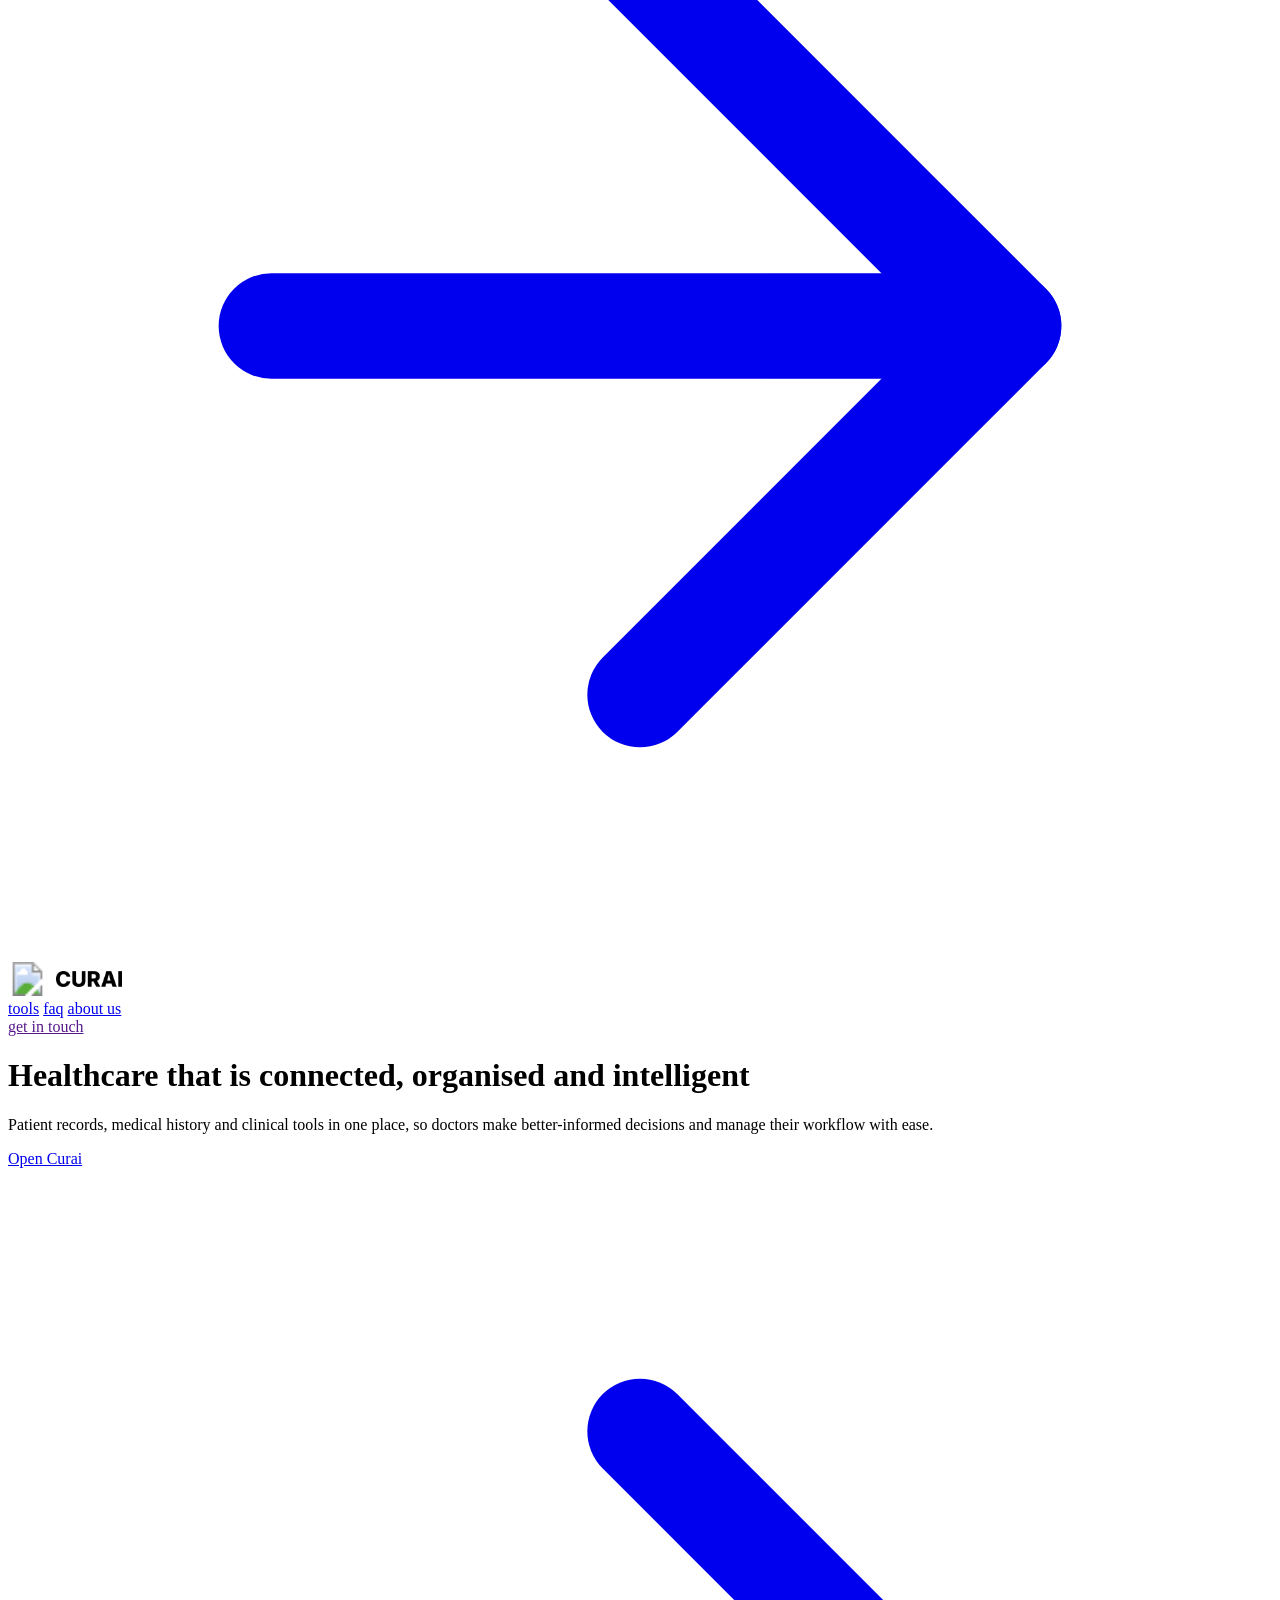
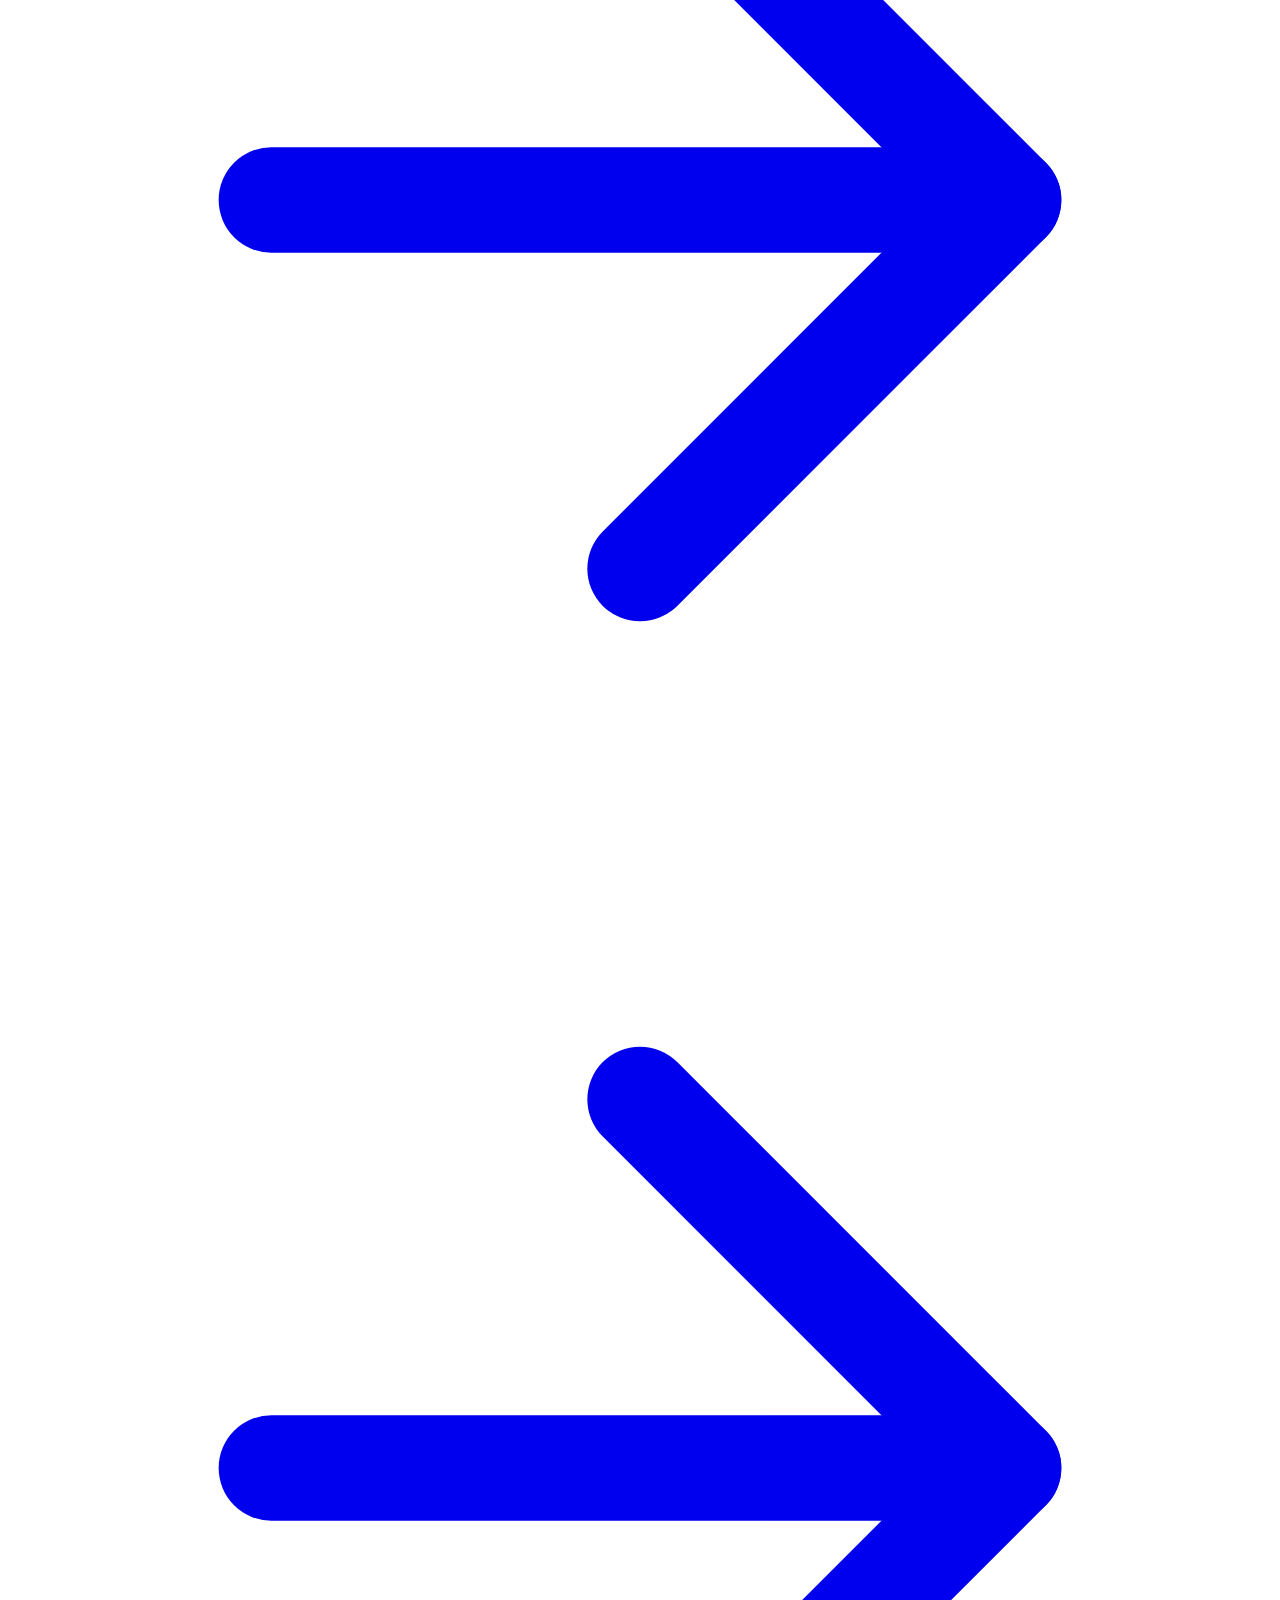
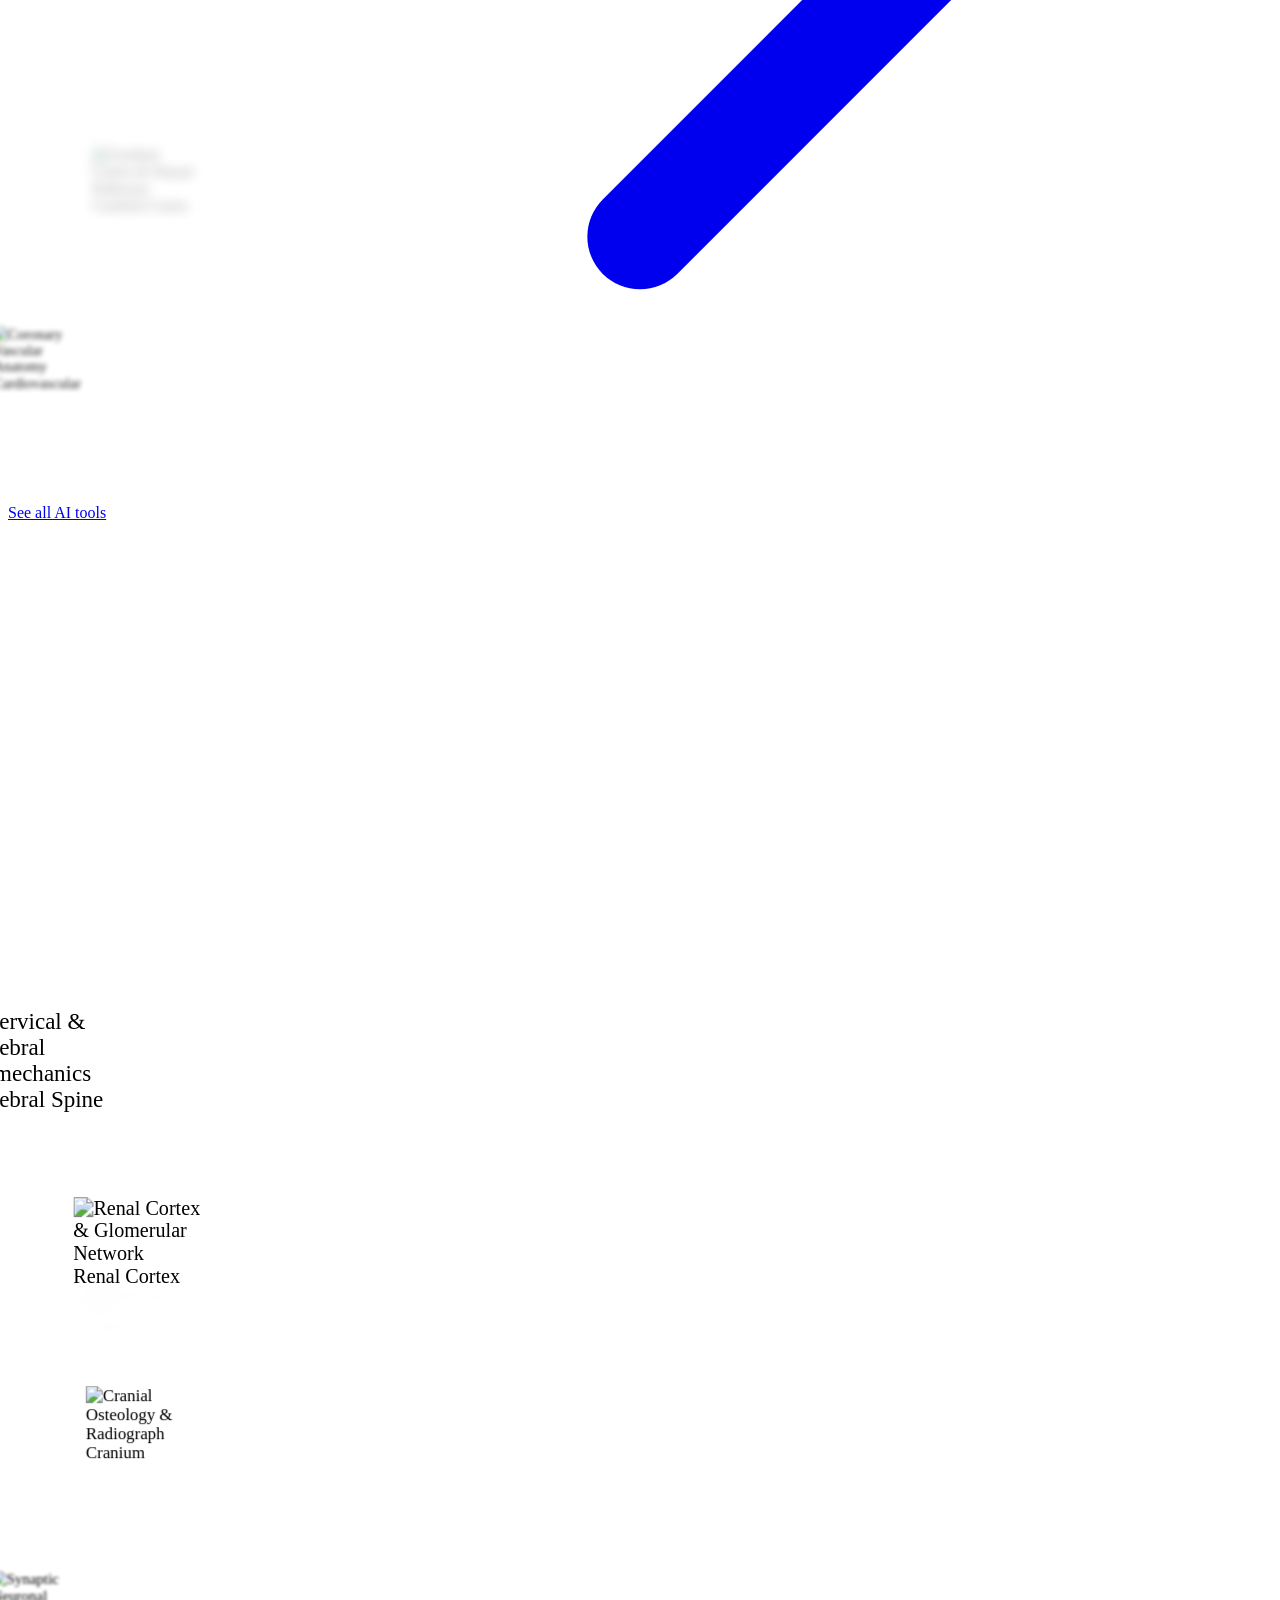
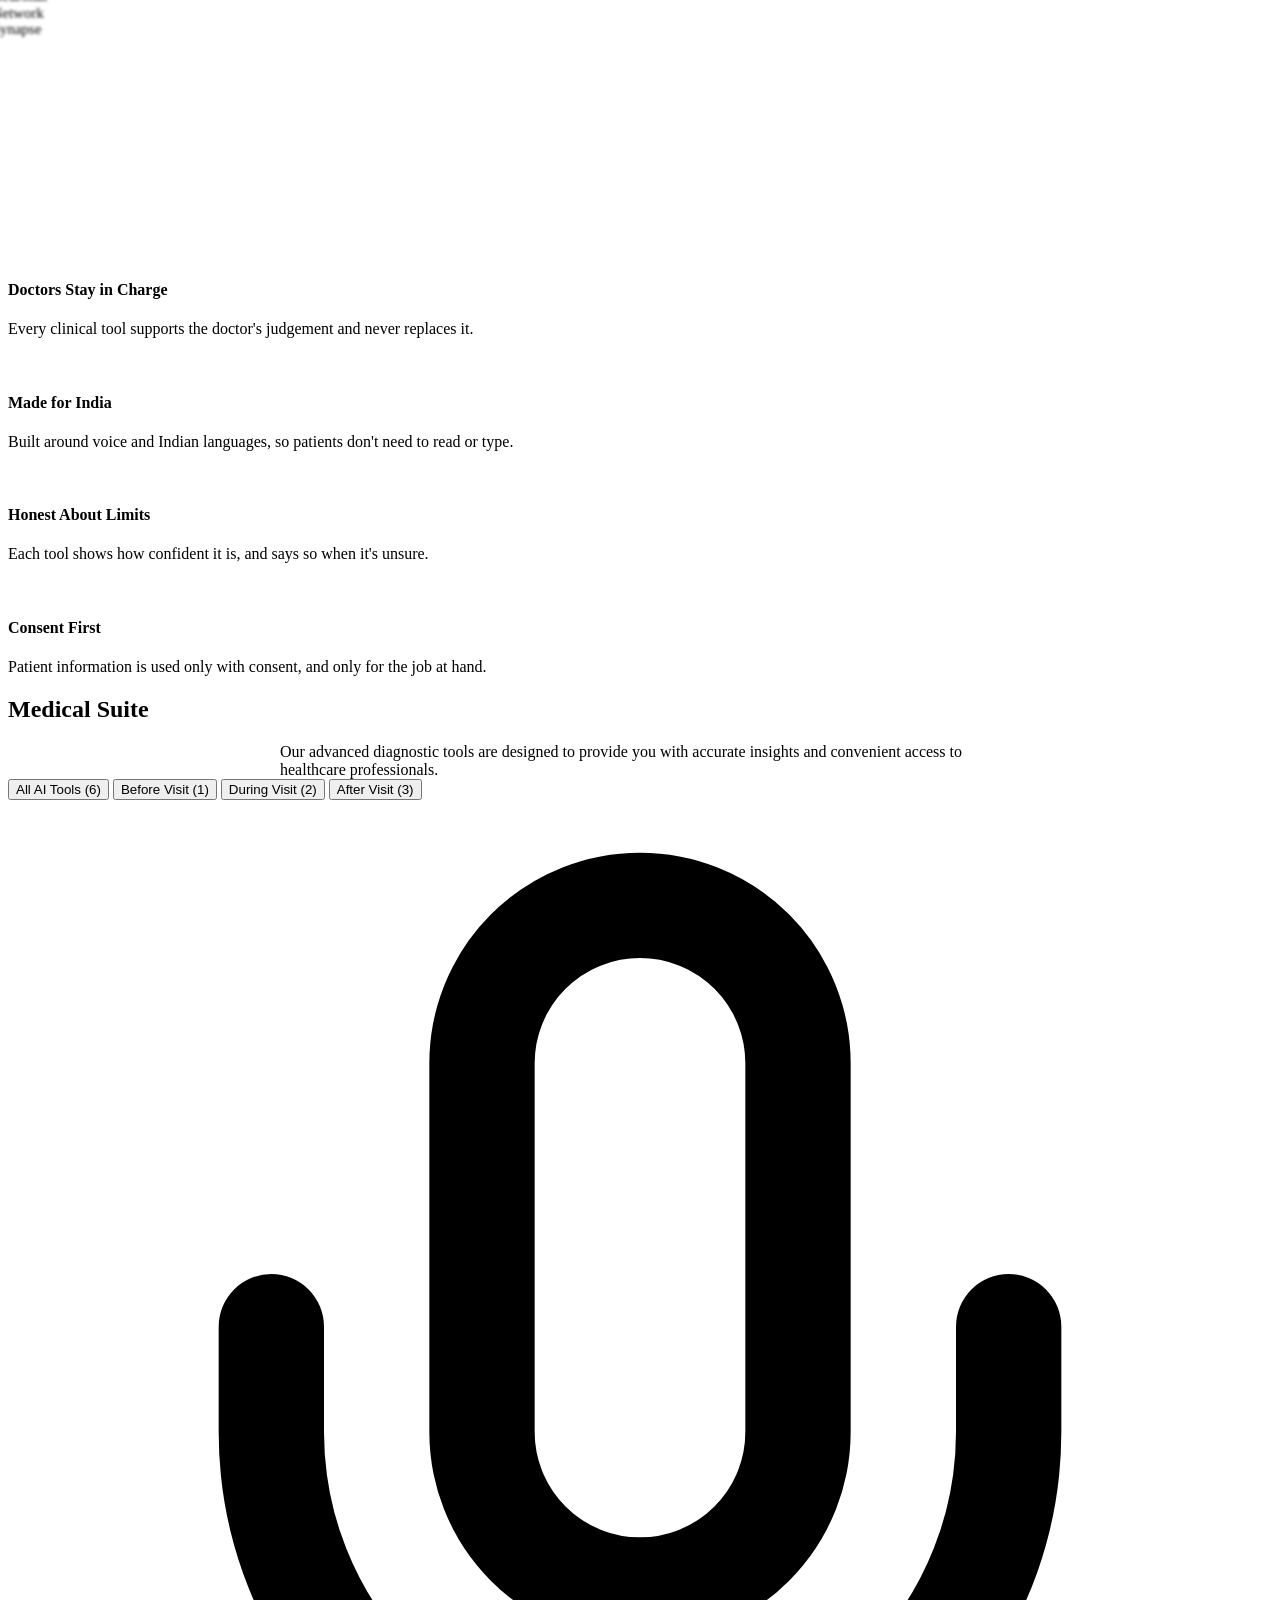
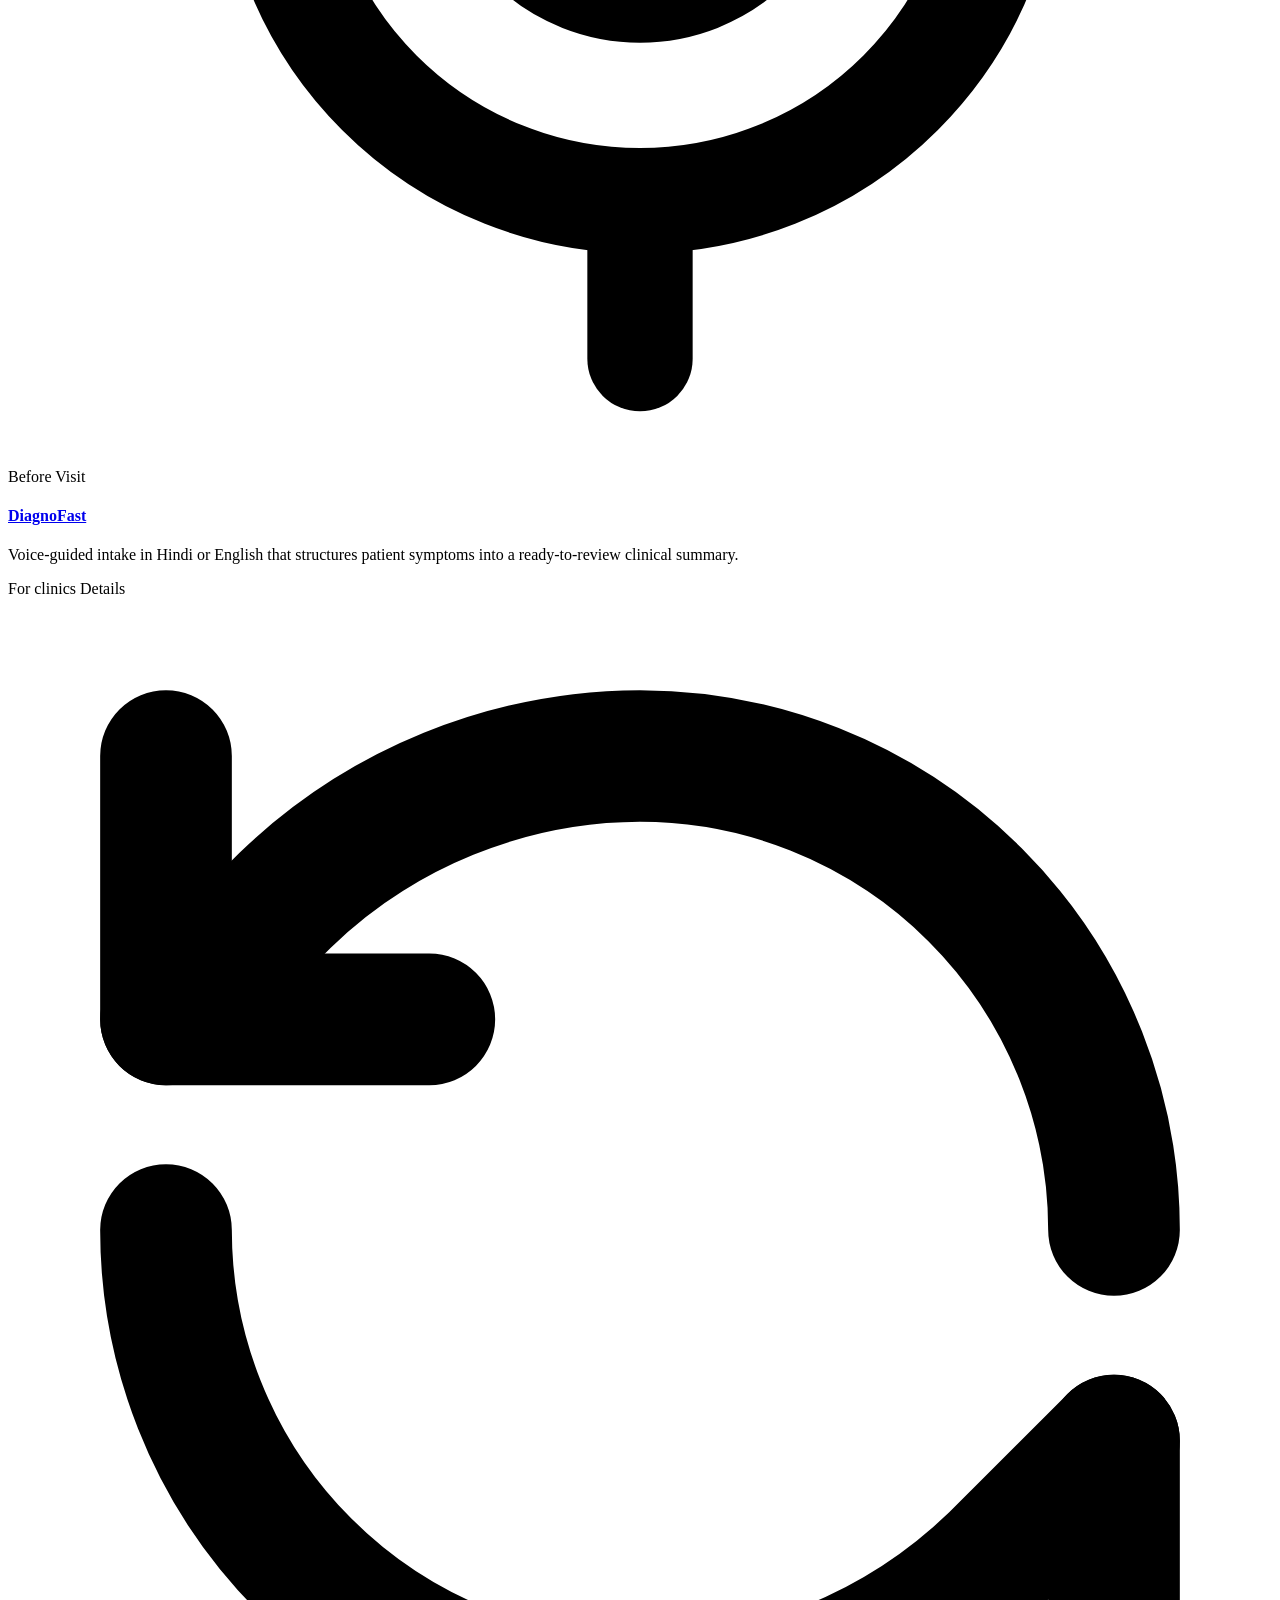
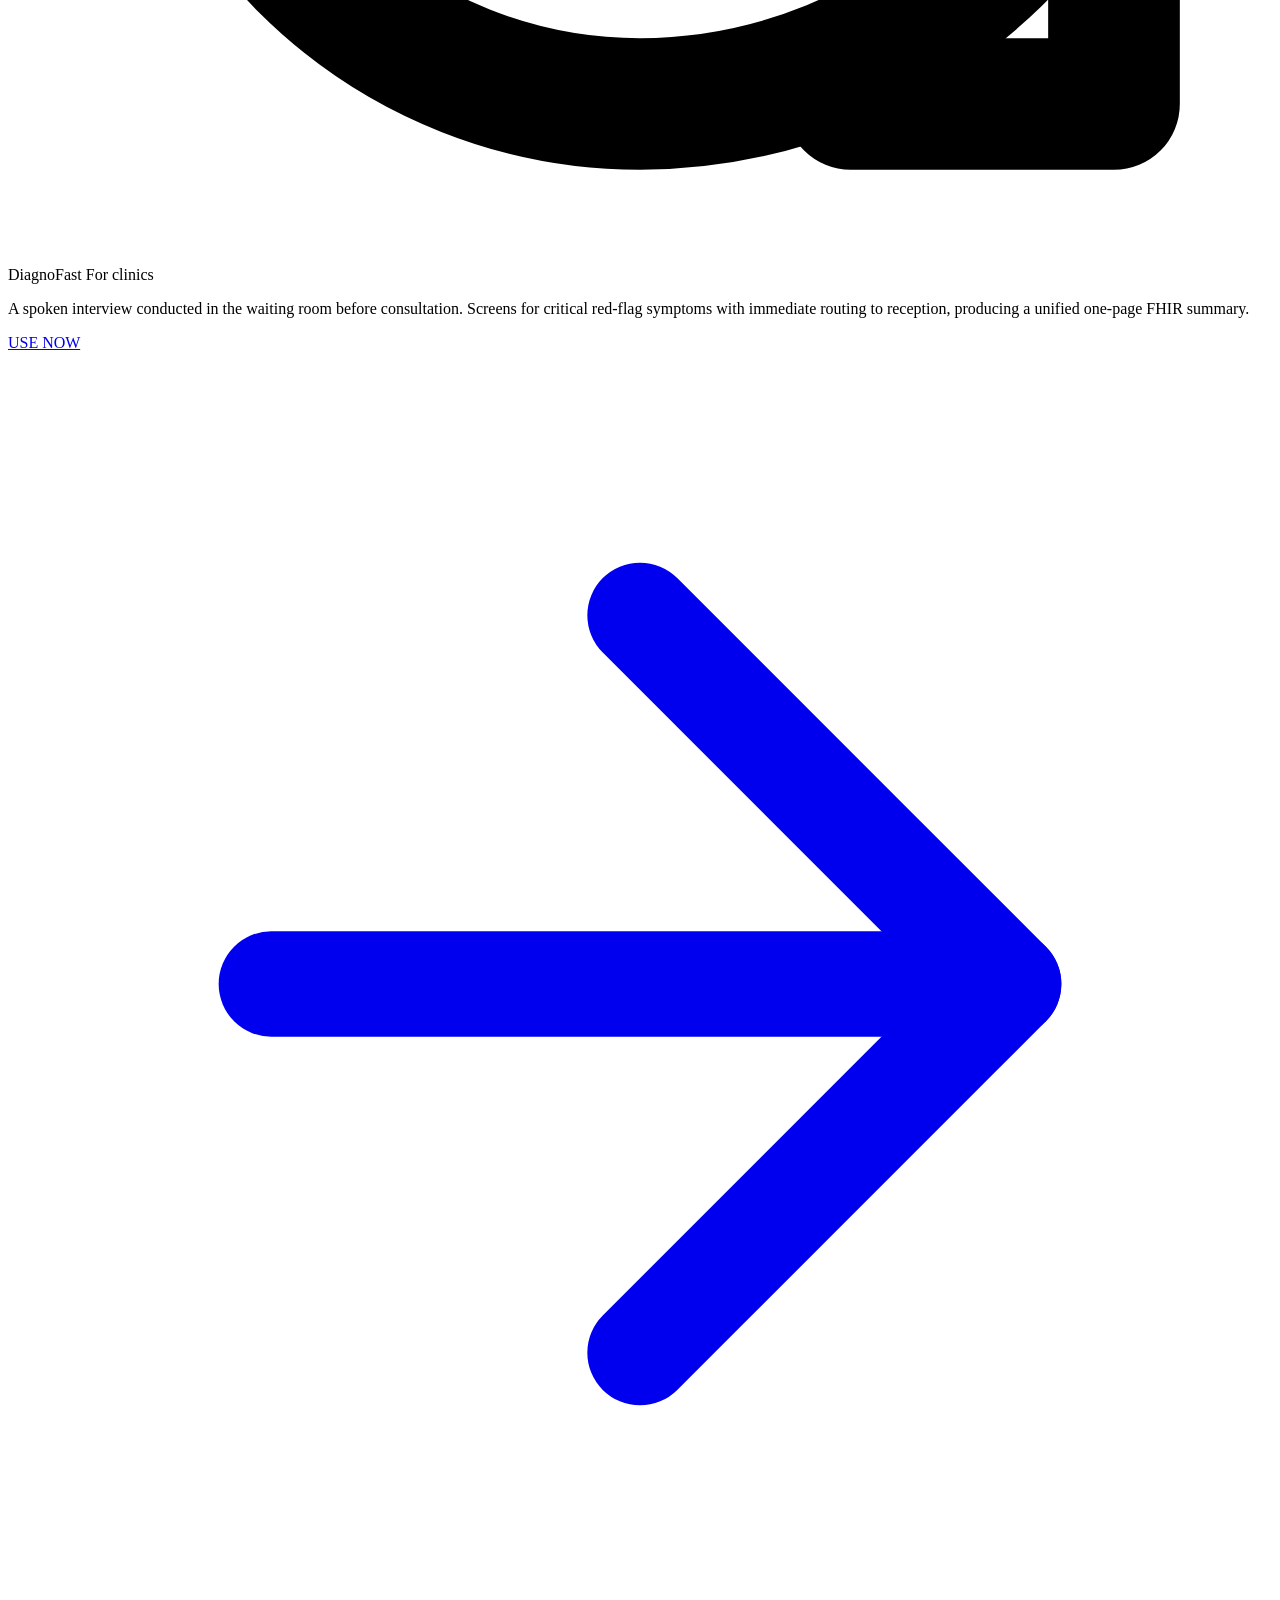
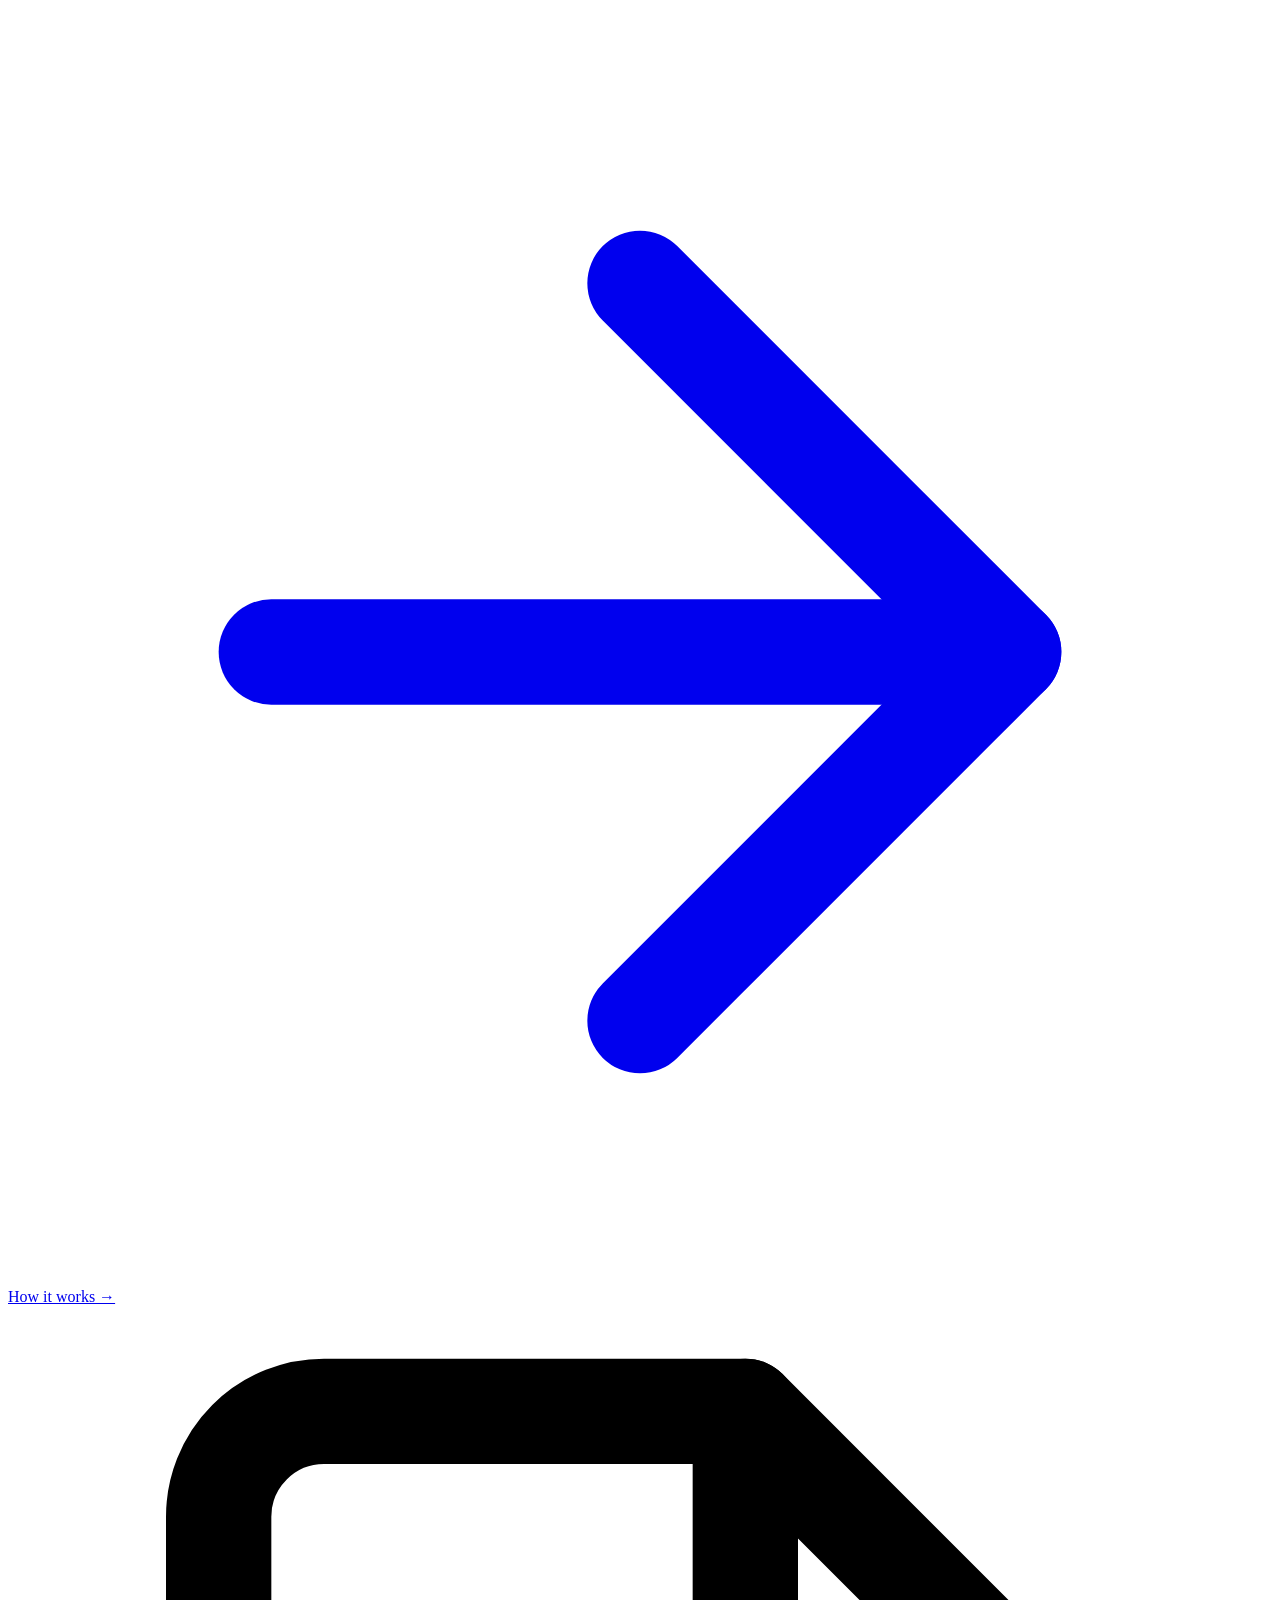
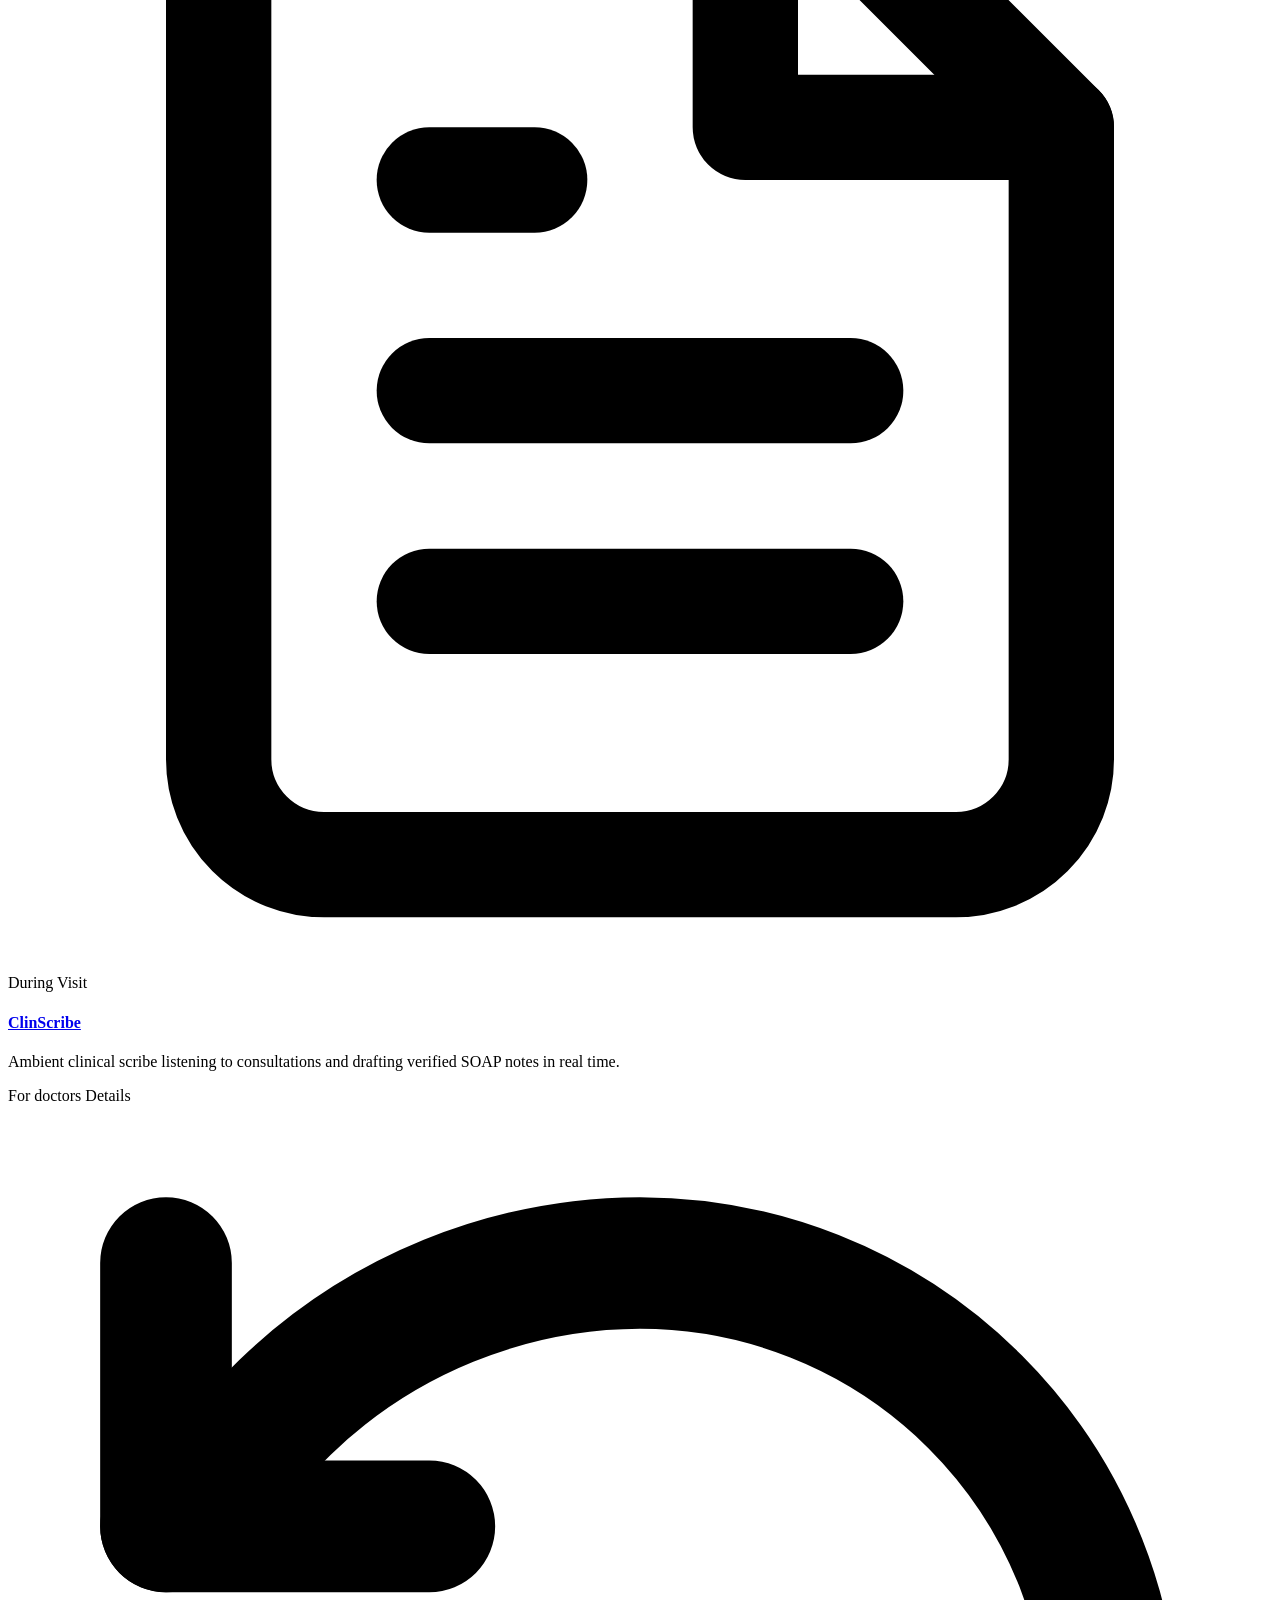
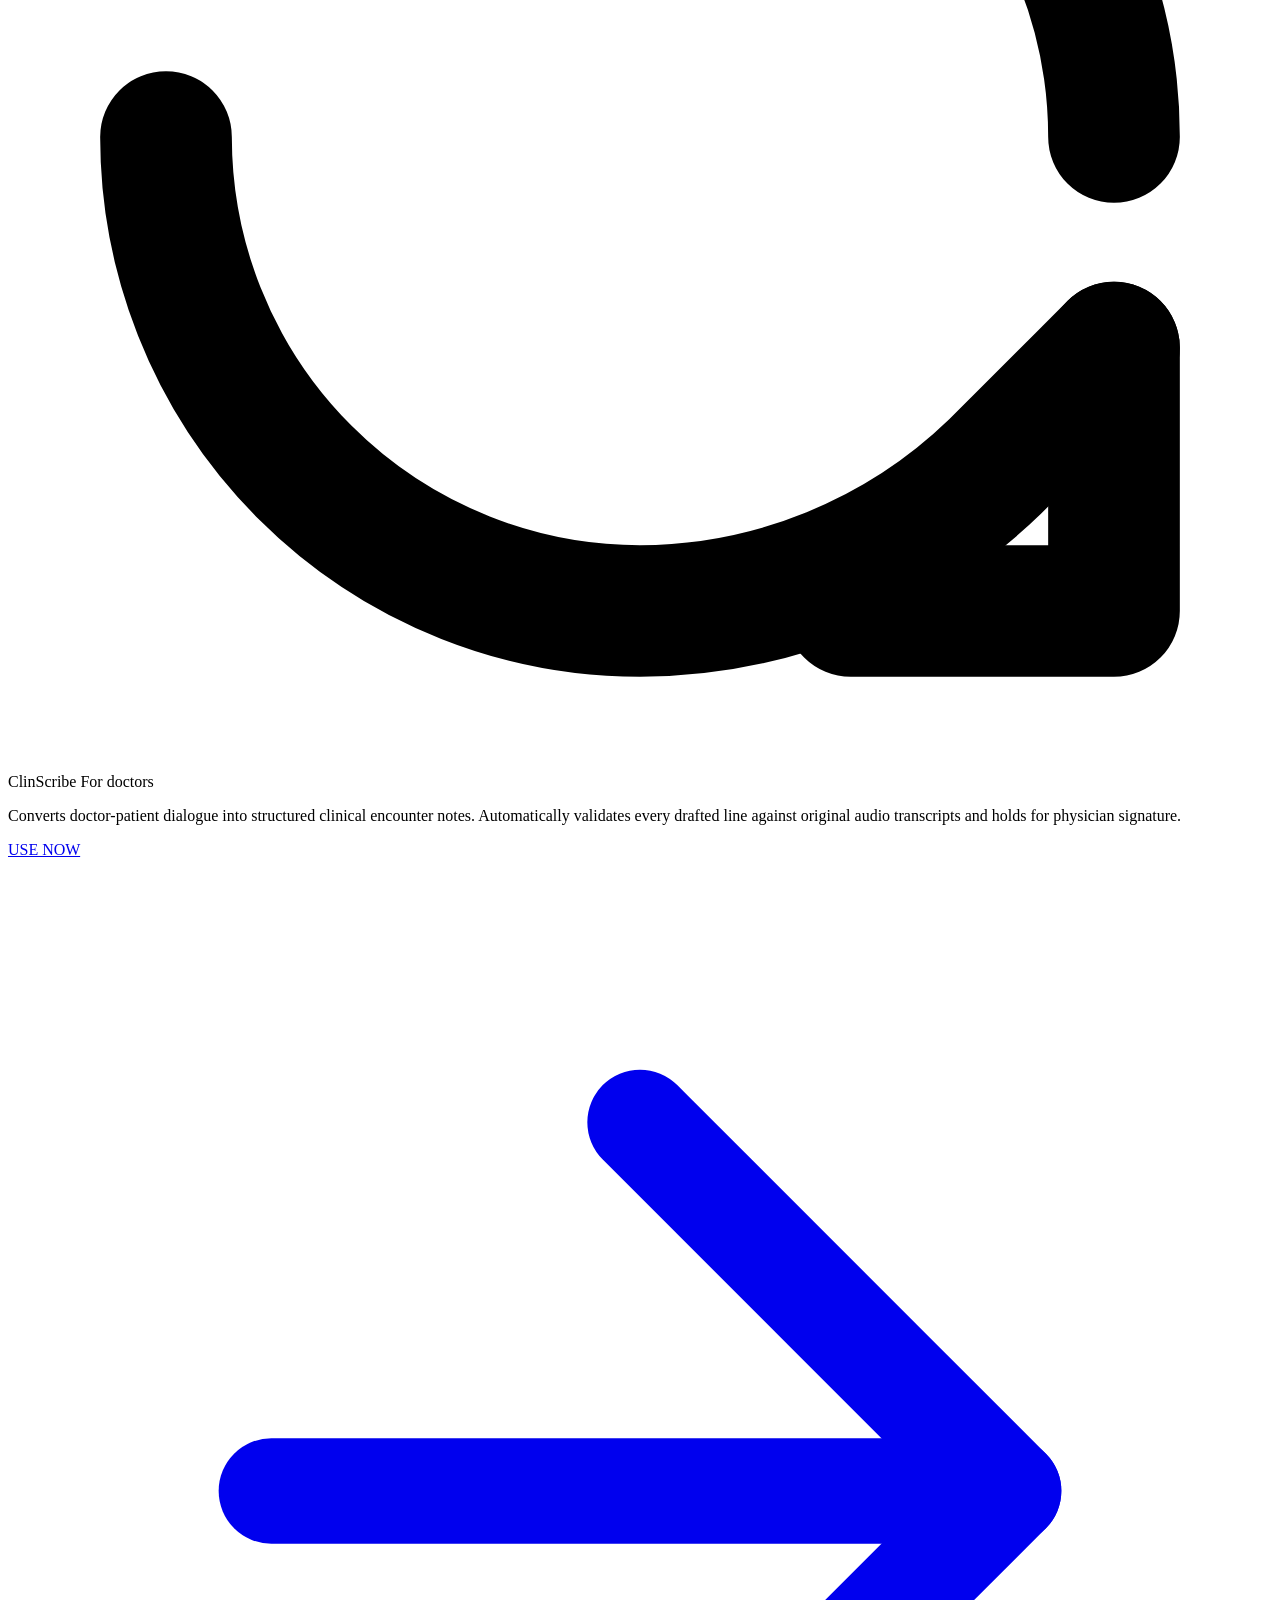
==== commit 2b48ab6f: "Rename Diagnosia to Curai The project launches as Curai. Every user-facing name, page title, documen" ====
--- a/web/index.html
+++ b/web/index.html
@@ -1,9 +1,9 @@
 <!DOCTYPE html>
-<html data-wf-domain="diagnosia.netlify.app" data-wf-page="6063be94db8e104fa954070d" data-wf-site="6063be93db8e103fd1540700" class=" w-mod-js w-mod-ix">
+<html data-wf-domain="curai.in" data-wf-page="6063be94db8e104fa954070d" data-wf-site="6063be93db8e103fd1540700" class=" w-mod-js w-mod-ix">
    <head>
       <meta http-equiv="Content-Type" content="text/html; charset=UTF-8">
       <style>.wf-force-outline-none[tabindex="-1"]:focus{outline:none;}</style>
-      <title>Diagnosia</title>
+      <title>Curai</title>
       <meta property="og:type" content="website">
       <meta content="summary_large_image" name="twitter:card">
       <meta content="width=device-width, initial-scale=1" name="viewport">
@@ -63,15 +63,15 @@
             <div class="navbar-container">
                <a id="w-node-b282fa53-c876-a363-d487-995c7a386309-a954070d" href="index.html" class="home w-inline-block">
                   <div class="relume-logo-primary w-embed">
-                     <svg version="1.2" xmlns="http://www.w3.org/2000/svg" viewBox="0 0 155 34" width="155" height="34">
+                     <svg version="1.2" xmlns="http://www.w3.org/2000/svg" viewBox="0 0 114 34" width="114" height="34" role="img" aria-label="Curai">
                         <defs>
-                           <image  width="39" height="34" id="img1" href="icons\apple-touch-icon.png"/>
-                           <image  width="107" height="16" id="img2" href="icons\diagnosia-logo.png"/>
+                           <image  width="39" height="34" id="img1" href="icons/apple-touch-icon.png"/>
+                           <image  width="66" height="16" id="img2" href="icons/curai-logo.png"/>
                         </defs>
                         <style>
                         </style>
                         <use id="Layer 2" href="#img1" x="0" y="0"/>
-                        <use id="DIAGNOSIA" href="#img2" x="48" y="9"/>
+                        <use id="CURAI" href="#img2" x="48" y="9"/>
                      </svg>
                   </div>
                </a>
@@ -96,7 +96,7 @@
                   <div id="w-node-b282fa53-c876-a363-d487-995c7a386331-a954070d" class="hero-content-wrap design-to-webflow">
                      <h1 class="hero-heading">Healthcare that is <span class="with-underline long-underline">connected</span>, organised and intelligent</h1>
                      <p class="paragraph-m max-560w margin-l margin-0-t-m">Patient records, medical history and clinical tools in one place, so doctors make better-informed decisions and manage their workflow with ease.</p>
-                     <div class="hero-actions"><a class="use-now flow-button" href="care.html"><span class="flow-btn-text">Open Diagnosia</span><svg class="flow-btn-arr-left" viewBox="0 0 24 24" fill="none" stroke="currentColor" stroke-width="2" stroke-linecap="round" stroke-linejoin="round"><path d="M5 12h14"></path><path d="m12 5 7 7-7 7"></path></svg><span class="flow-btn-circle"></span><svg class="flow-btn-arr-right" viewBox="0 0 24 24" fill="none" stroke="currentColor" stroke-width="2" stroke-linecap="round" stroke-linejoin="round"><path d="M5 12h14"></path><path d="m12 5 7 7-7 7"></path></svg></a><a class="hero-link" href="#How-It-works">See all AI tools</a></div>
+                     <div class="hero-actions"><a class="use-now flow-button" href="care.html"><span class="flow-btn-text">Open Curai</span><svg class="flow-btn-arr-left" viewBox="0 0 24 24" fill="none" stroke="currentColor" stroke-width="2" stroke-linecap="round" stroke-linejoin="round"><path d="M5 12h14"></path><path d="m12 5 7 7-7 7"></path></svg><span class="flow-btn-circle"></span><svg class="flow-btn-arr-right" viewBox="0 0 24 24" fill="none" stroke="currentColor" stroke-width="2" stroke-linecap="round" stroke-linejoin="round"><path d="M5 12h14"></path><path d="m12 5 7 7-7 7"></path></svg></a><a class="hero-link" href="#How-It-works">See all AI tools</a></div>
                   </div>
                   <div class="hero-spiral-stage">
                      <div id="infiniteSpiralHero" class="infinite-spiral" style="perspective: 1000px; --infinite-spiral-card-width: 110px; --infinite-spiral-card-height: 110px; --infinite-spiral-card-radius: 12px;">
@@ -463,7 +463,7 @@
                <div class="faq-wrapper margin-xl">
                   <div class="faq-block">
                      <div class="faq-top">
-                        <h5 class="margin-0">What is Diagnosia?</h5>
+                        <h5 class="margin-0">What is Curai?</h5>
                         <img src="./images/6063c4d428320096bceed0fd_Chevron.svg" loading="lazy" alt="Chevron" class="faq-arrow" style="transform: translate3d(0px, 0px, 0px) scale3d(1, 1, 1) rotateX(0deg) rotateY(0deg) rotateZ(0deg) skew(0deg, 0deg); transform-style: preserve-3d;">
                      </div>
                      <div class="faq-bottom" style="height: 0px;">
@@ -553,7 +553,7 @@
                   </div>
                   <div class="faq-block">
                      <div class="faq-top">
-                        <h5 class="margin-0">Does Diagnosia replace my doctor?</h5>
+                        <h5 class="margin-0">Does Curai replace my doctor?</h5>
                         <img src="./images/6063c4d428320096bceed0fd_Chevron.svg" loading="lazy" alt="Chevron" class="faq-arrow" style="transform: translate3d(0px, 0px, 0px) scale3d(1, 1, 1) rotateX(0deg) rotateY(0deg) rotateZ(0deg) skew(0deg, 0deg); transform-style: preserve-3d;">
                      </div>
                      <div class="faq-bottom" style="height: 0px;">
@@ -562,8 +562,8 @@
                   </div>
                </div>
                <h4>Have more questions?</h4>
-               <p class="paragraph-m text-centred margin-l">Mail us at diagnosia.health@gmail.com and we'll reach out to you as soon as possible.</p>
-               <a href="mailto:diagnosia.health@gmail.com" class="button secondary small w-button">mail us</a>
+               <p class="paragraph-m text-centred margin-l">Mail us at support@curai.in and we'll reach out to you as soon as possible.</p>
+               <a href="mailto:support@curai.in" class="button secondary small w-button">mail us</a>
             </div>
             <div class="circle-blur-bottom-right safari"></div>
          </div>
@@ -588,7 +588,7 @@
                          In a country of 1.4 billion people, doctor consultations are crushed into brutal two-minute transactions. Overburdened physicians drown in repetitive administrative chaos, while patients leave clutching unreadable prescriptions they can't decode, paralyzed by uncertainty.
                        </p>
                        <p style="font-size: 17px; line-height: 1.65; color: #d4d4d8; margin: 0;">
-                         <strong>Diagnosia</strong> dismantles this crisis. Built by <strong>Team Brackets</strong> at <strong>Delhi Technological University</strong>, it is an uncompromising, clinical-grade ecosystem uniting 6 specialized AI tools around a single patient timeline. From voice-driven waiting-room triage and ambient clinical transcription to lab report reading and instant vernacular prescription decoding with clear dietary guidance—we don't build toy chatbots. We engineer clinical weapons that put hours back into doctors' hands and give patients unequivocal clarity over their care.
+                         <strong>Curai</strong> dismantles this crisis. Built by <strong>Team Brackets</strong> at <strong>Delhi Technological University</strong>, it is an uncompromising, clinical-grade ecosystem uniting 6 specialized AI tools around a single patient timeline. From voice-driven waiting-room triage and ambient clinical transcription to lab report reading and instant vernacular prescription decoding with clear dietary guidance—we don't build toy chatbots. We engineer clinical weapons that put hours back into doctors' hands and give patients unequivocal clarity over their care.
                        </p>
                      </div>
                    </div>
@@ -601,10 +601,10 @@
                   <div id="w-node-b282fa53-c876-a363-d487-995c7a38659e-a954070d" class="wrapper footer-logo">
                      <a href="" class="home w-inline-block">
                         <div class="relume-logo-primary-white w-embed">
-                           <object type="image/svg+xml" data="images/logo_inv.svg" width="155" height="34"></object>
+                           <object type="image/svg+xml" data="images/logo_inv.svg" width="114" height="34"></object>
                         </div>
                      </a>
-                     <a href="mailto:diagnosia.health@gmail.com" class="contact-button-footer">diagnosia.health@gmail.com</a>
+                     <a href="mailto:support@curai.in" class="contact-button-footer">support@curai.in</a>
                   </div>
                </div>
                <div class="footer-credits">
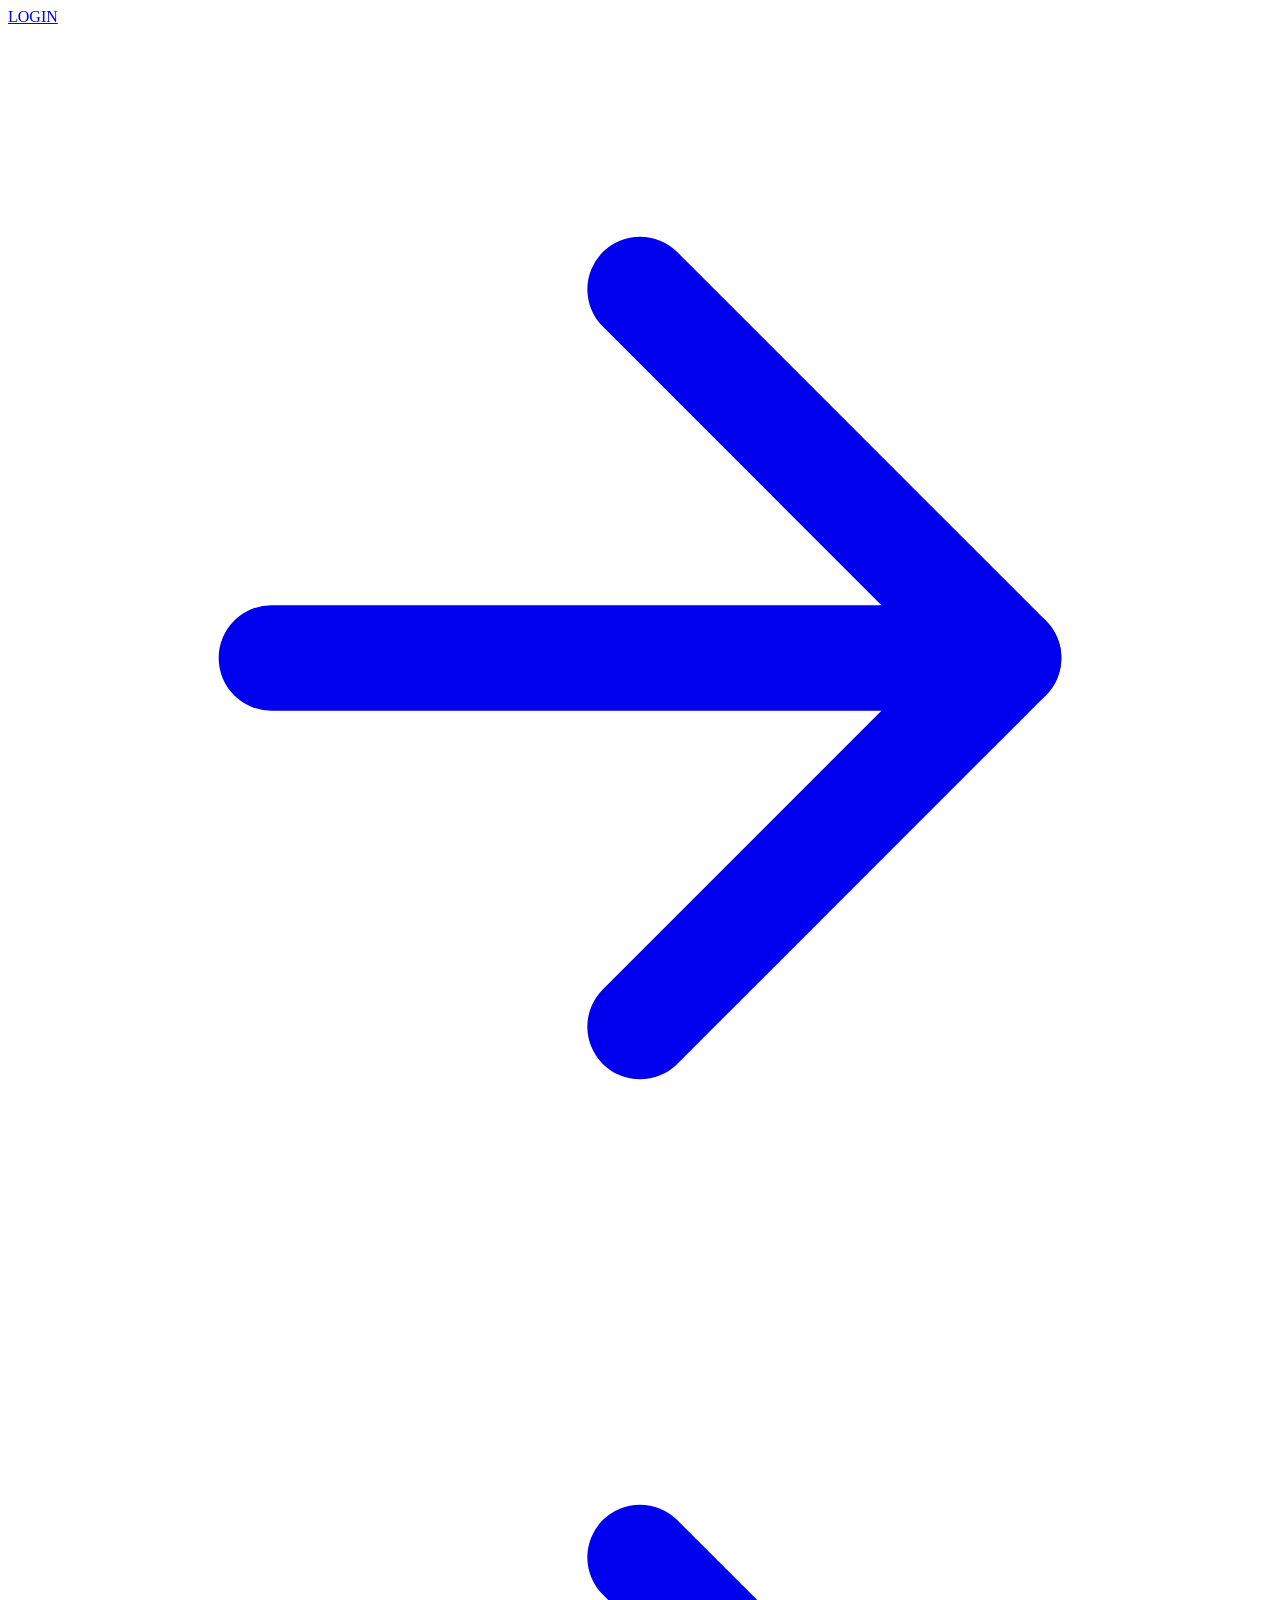
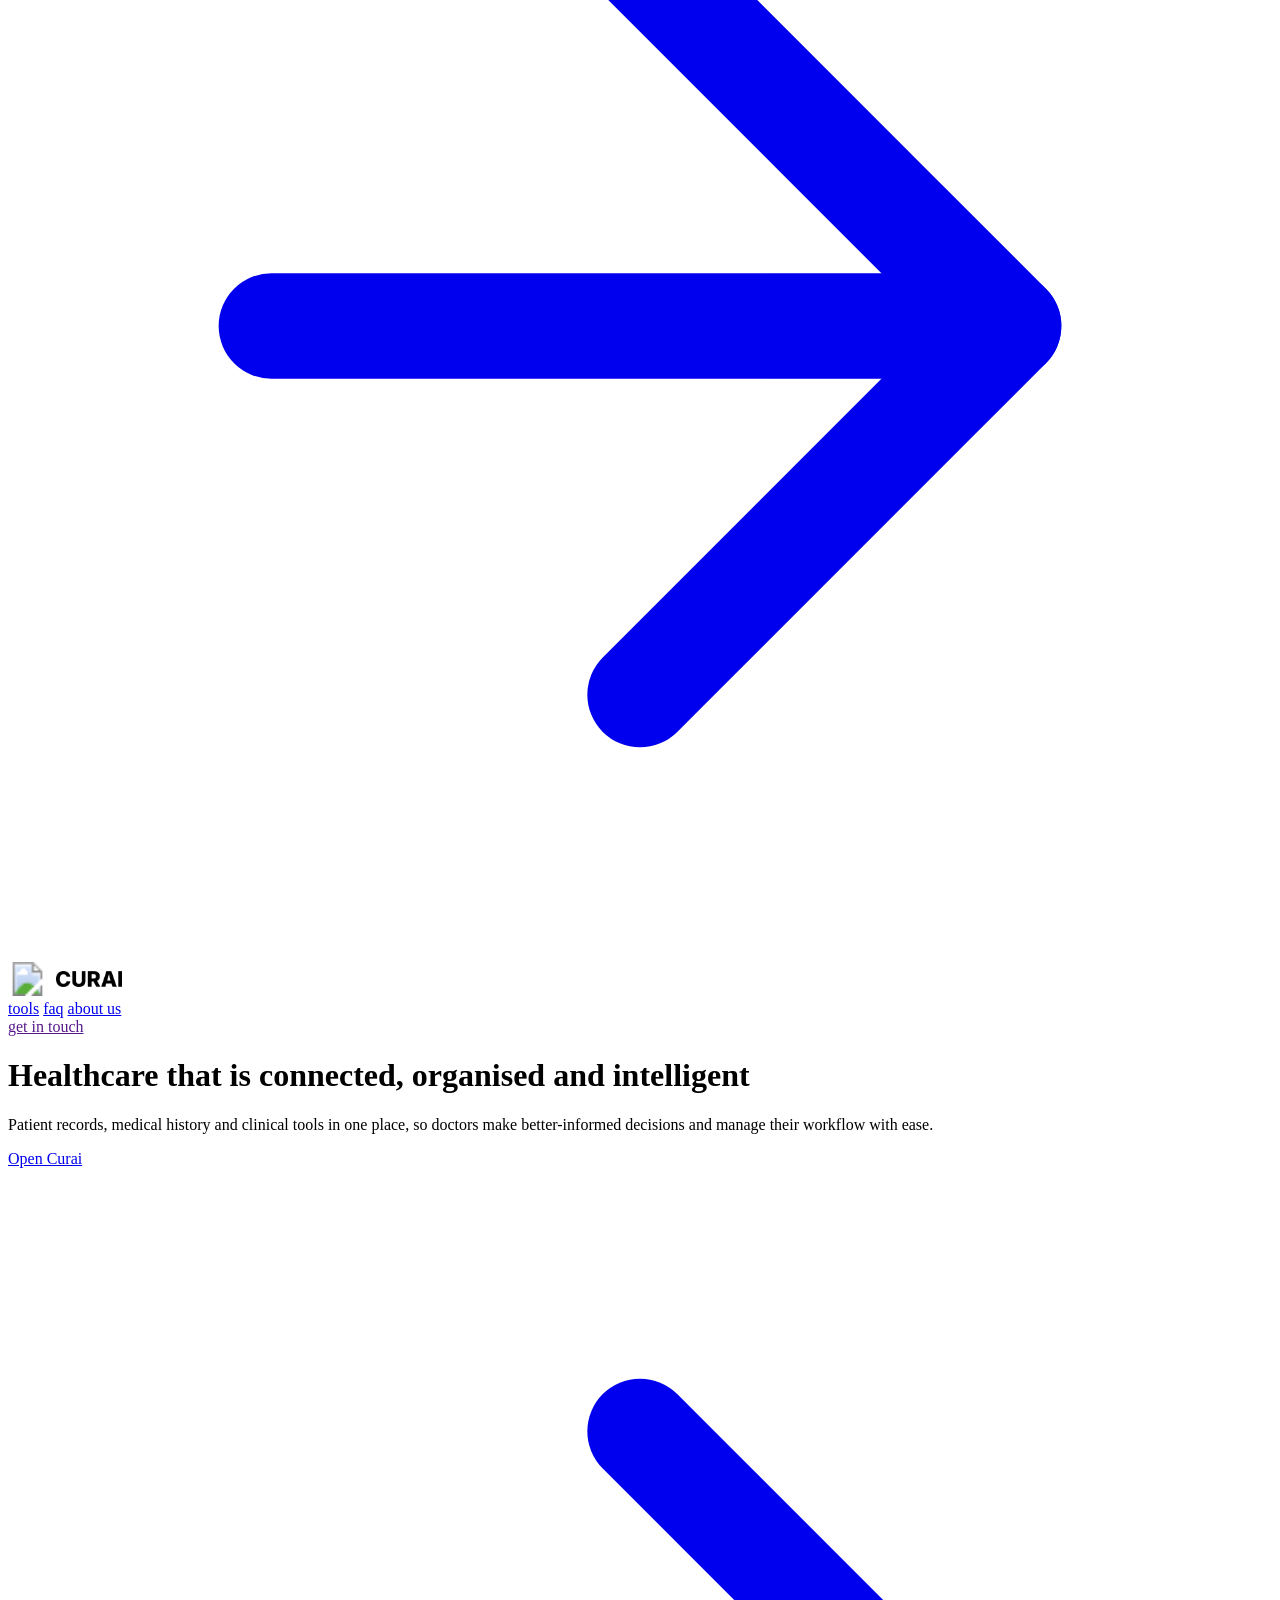
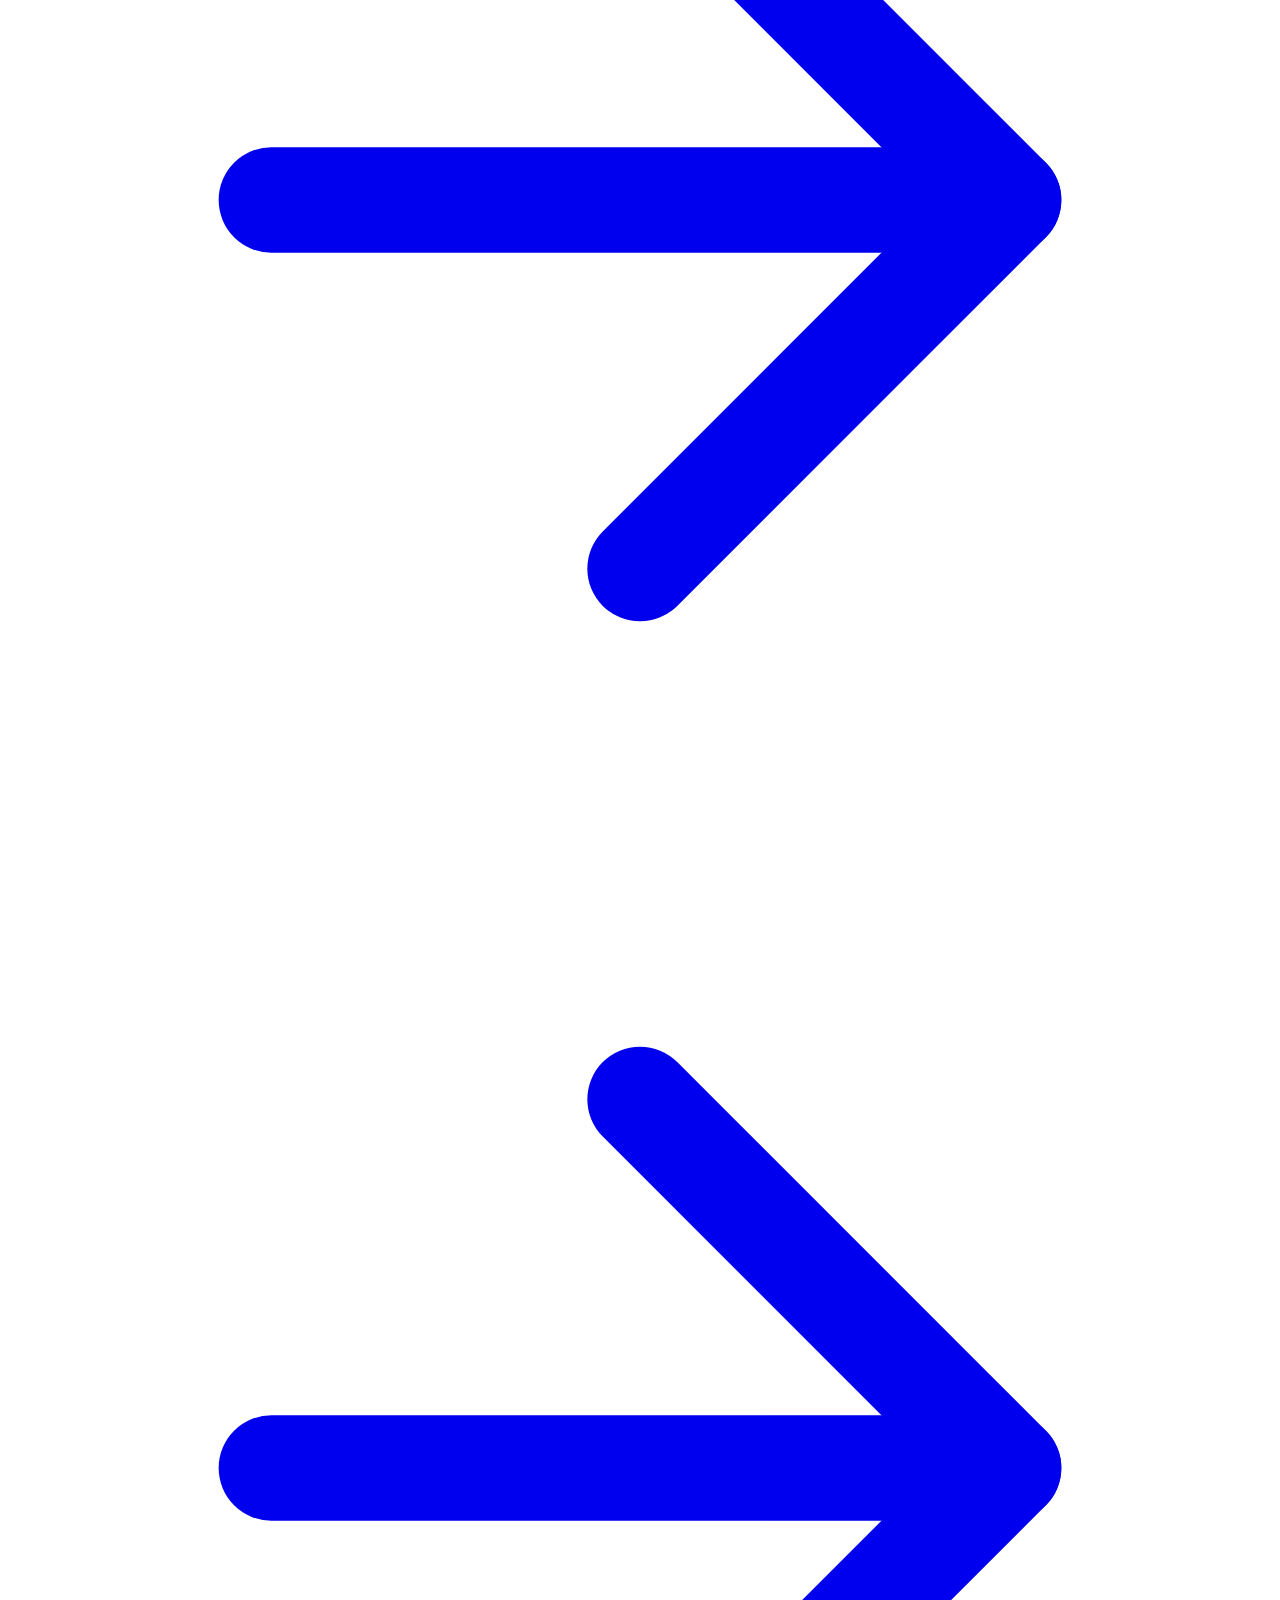
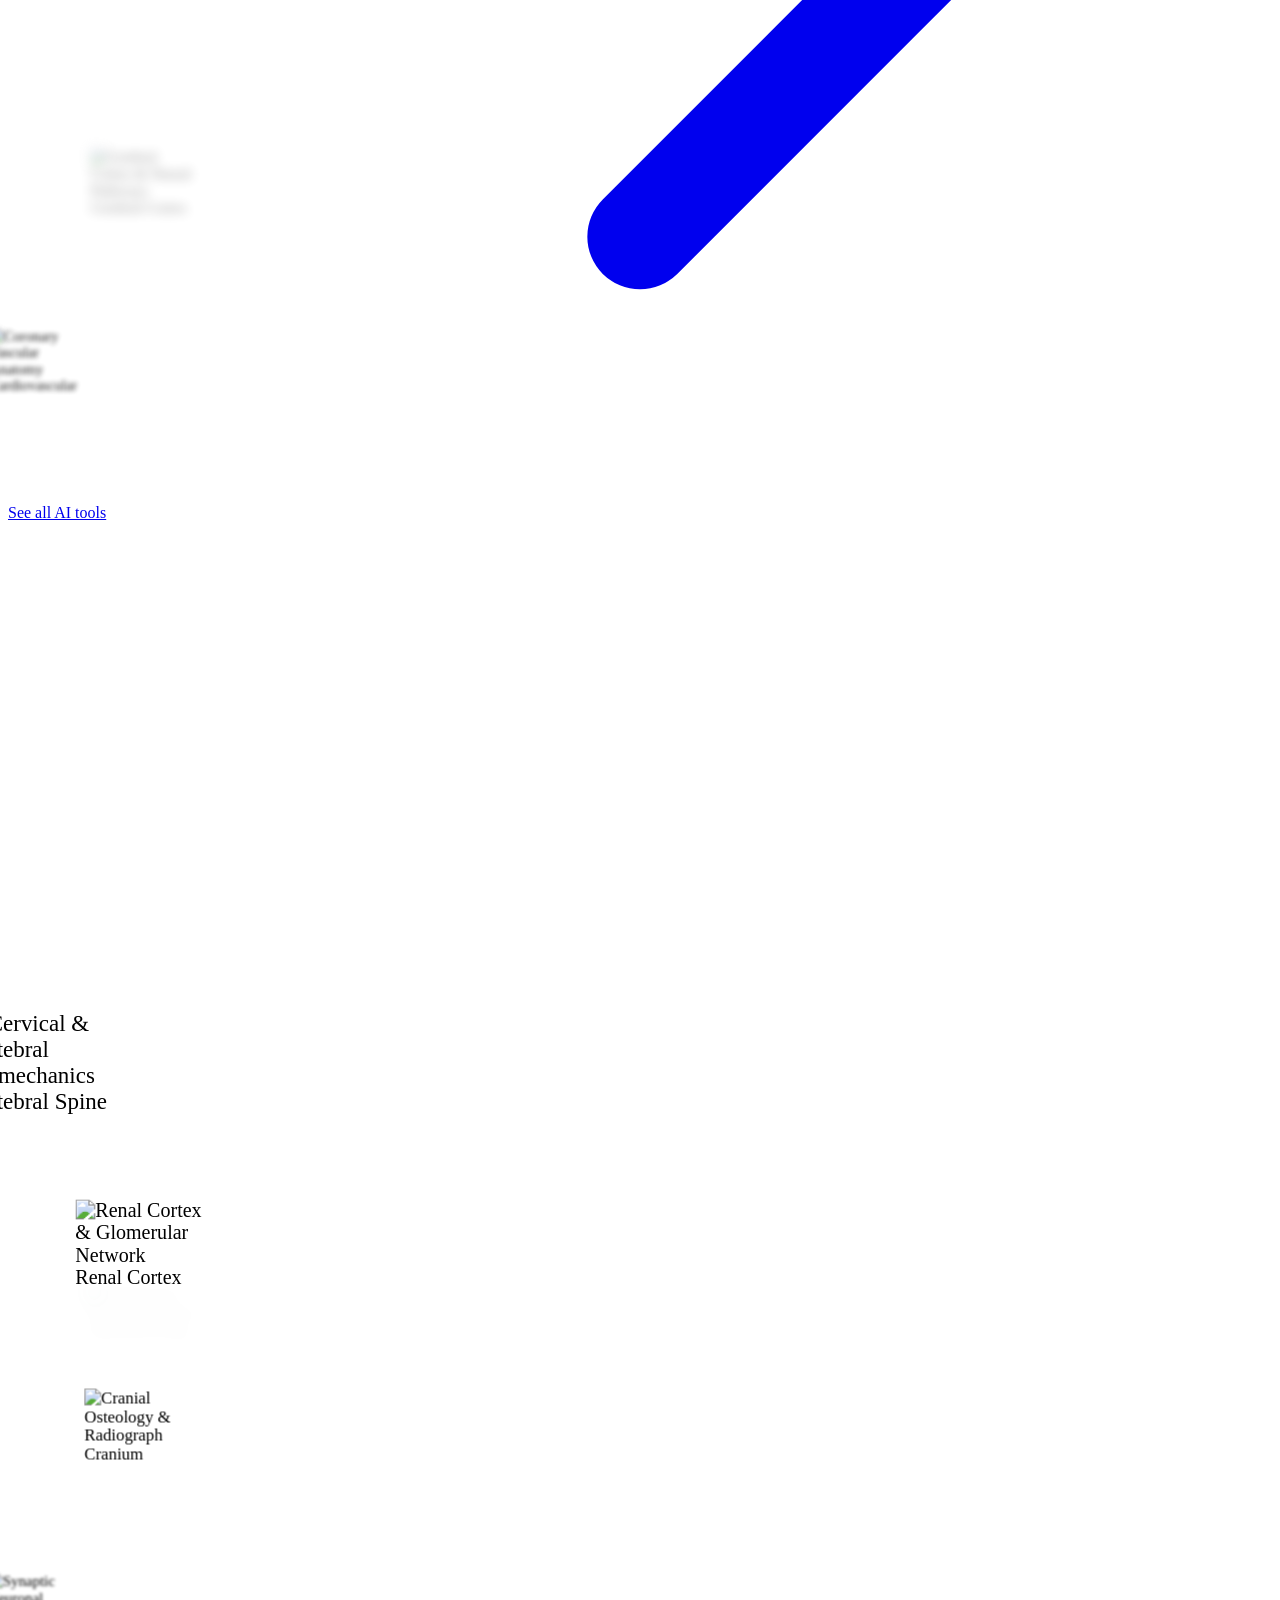
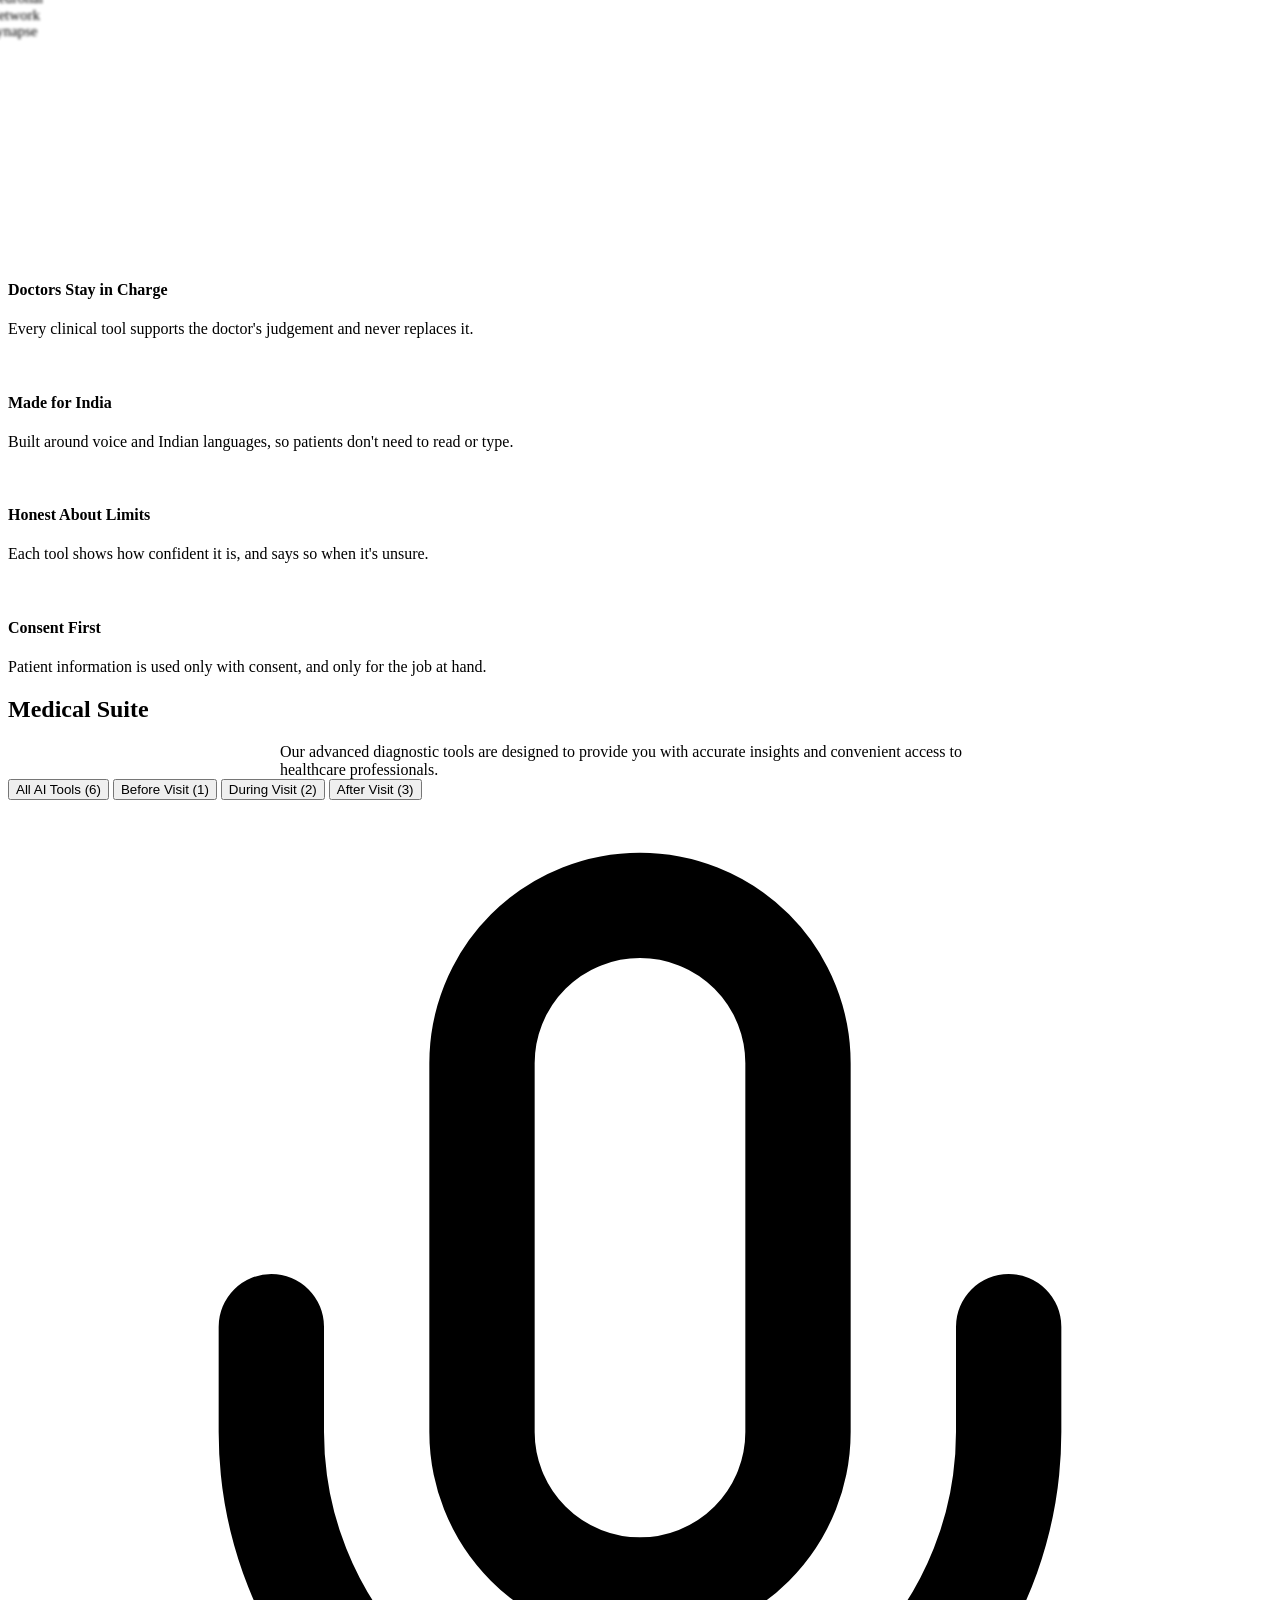
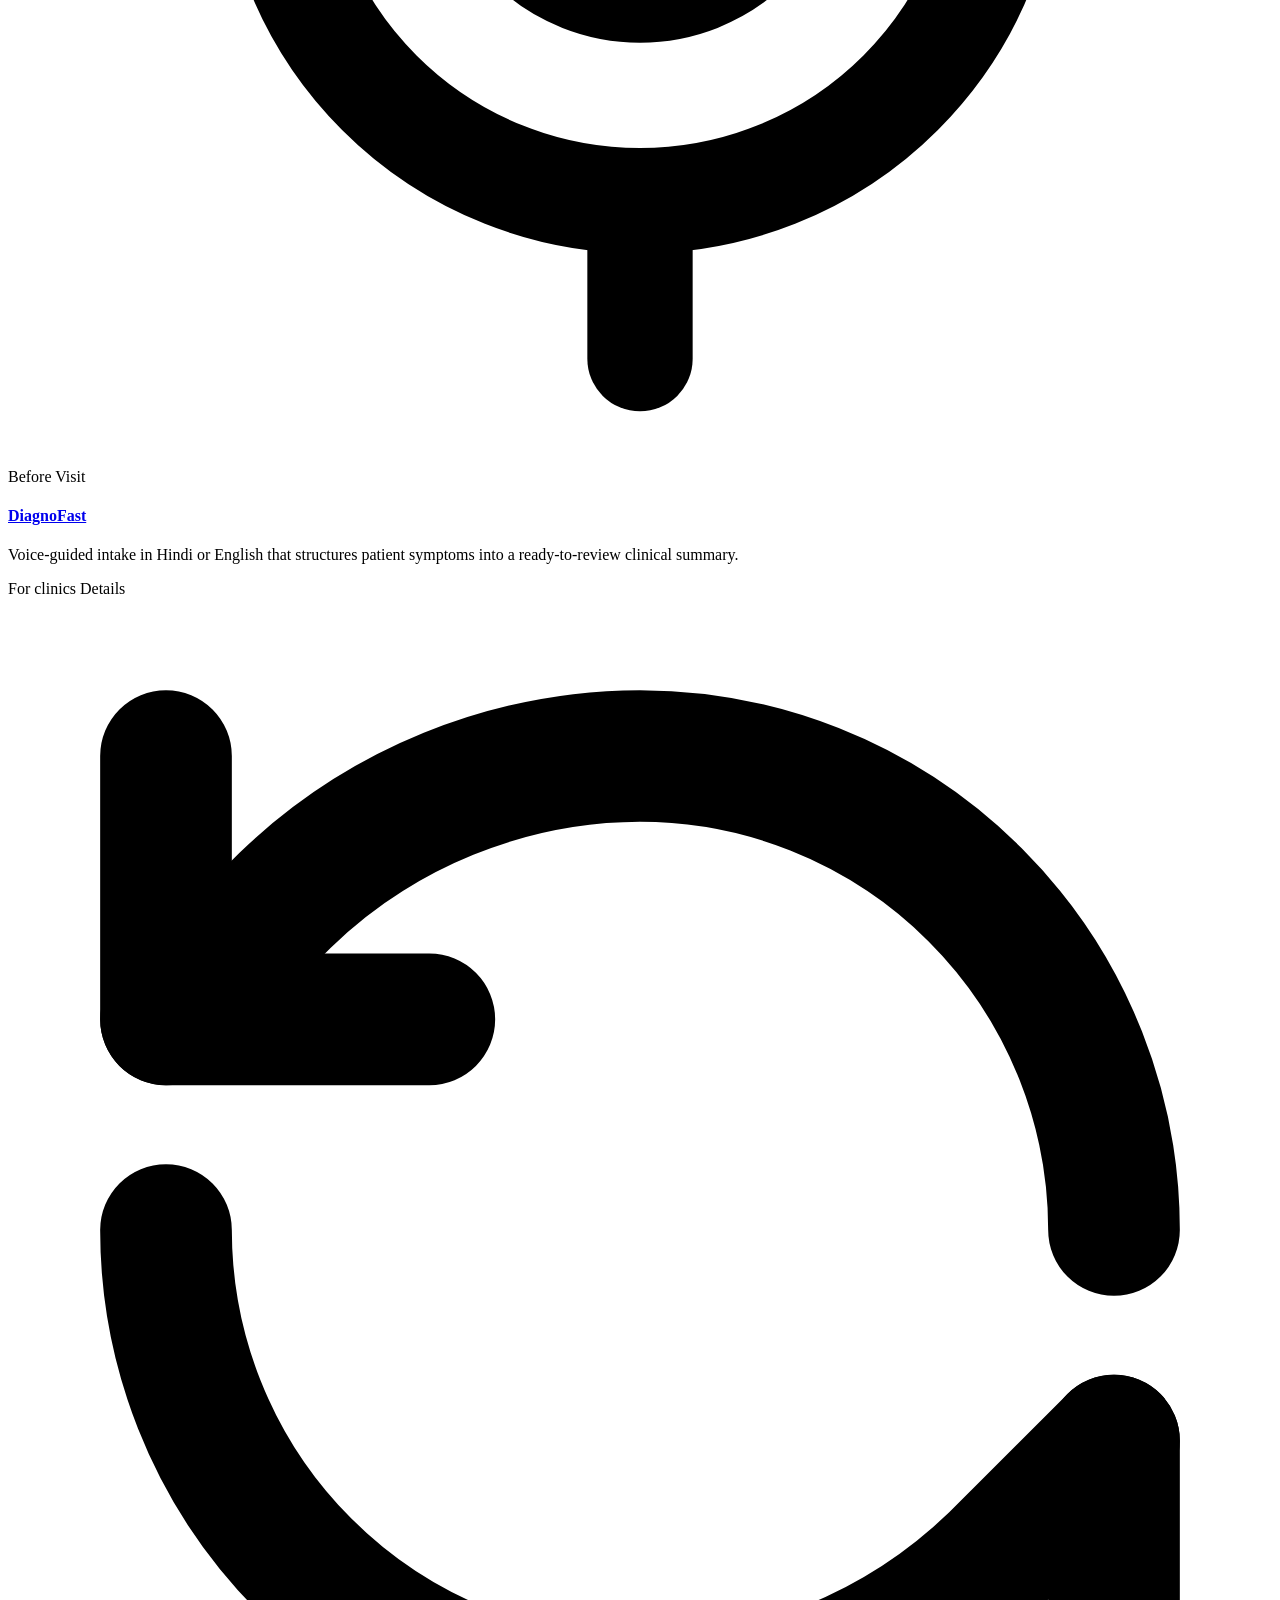
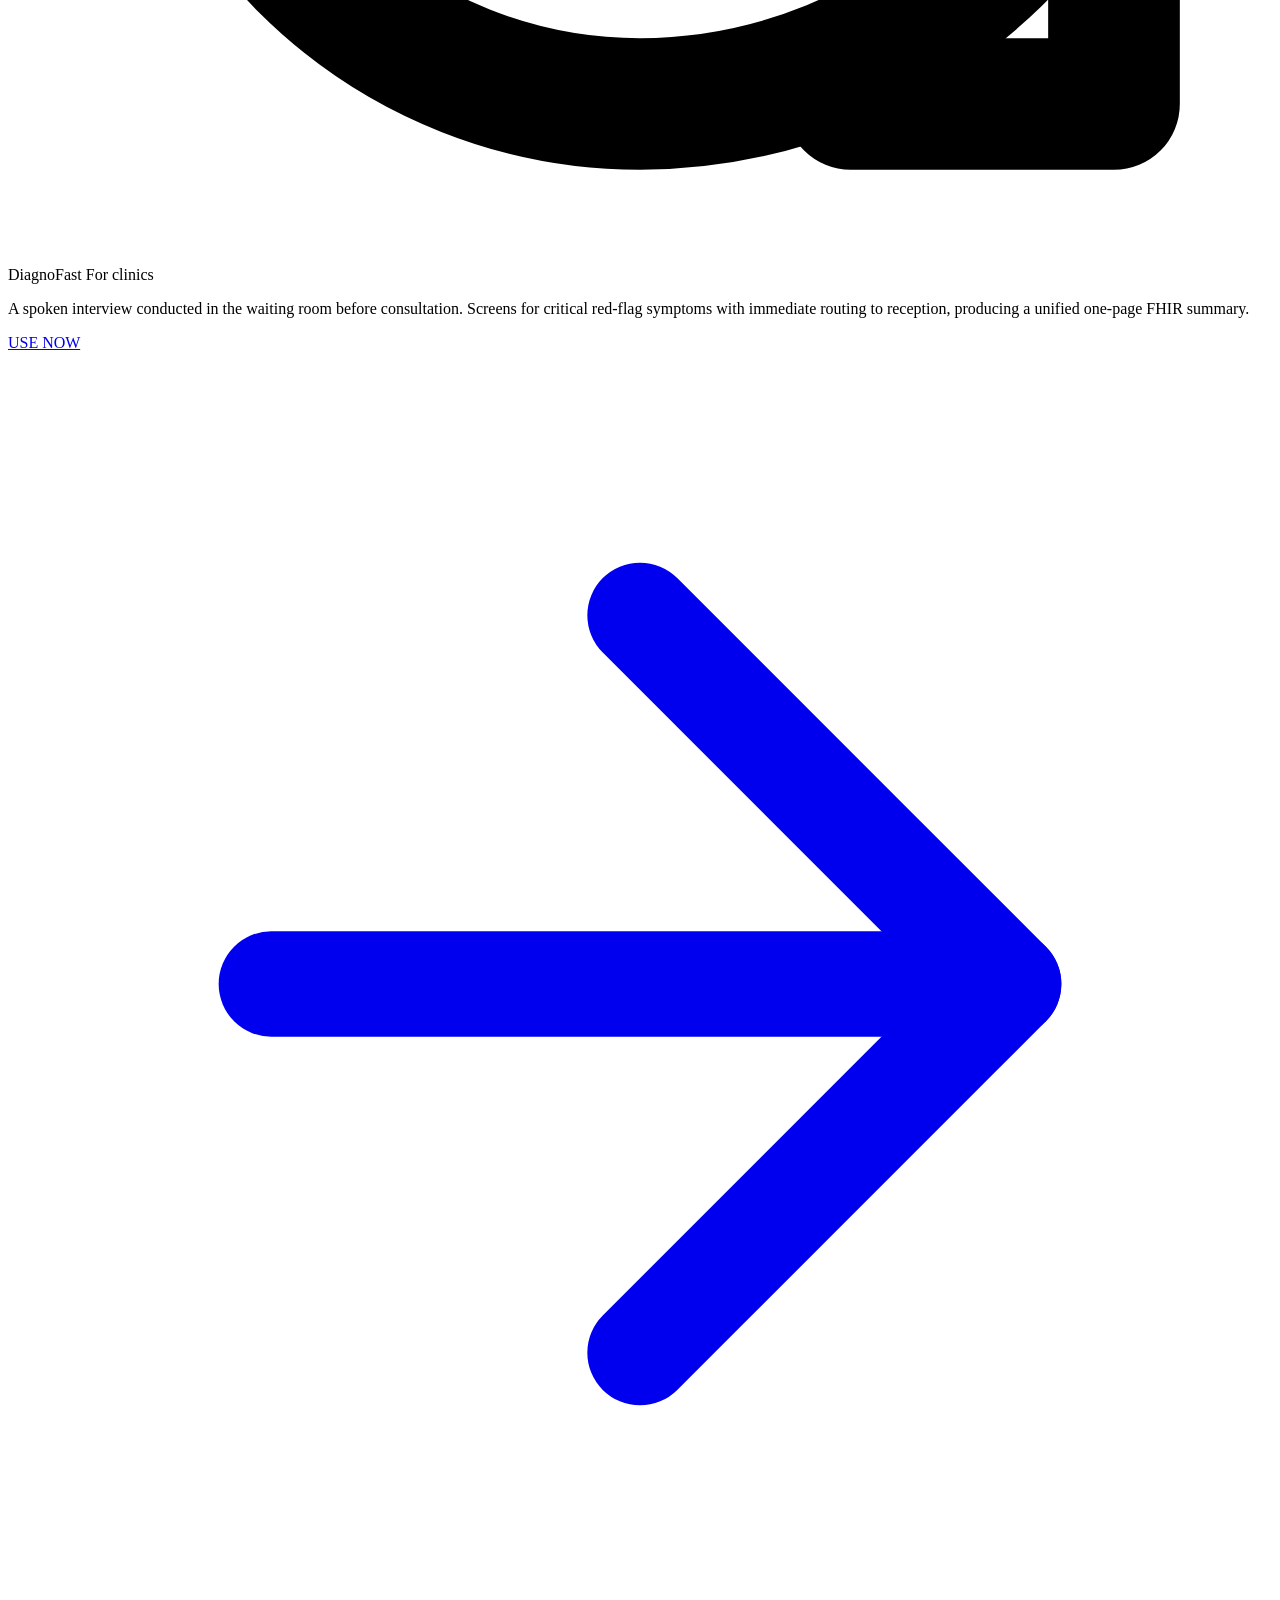
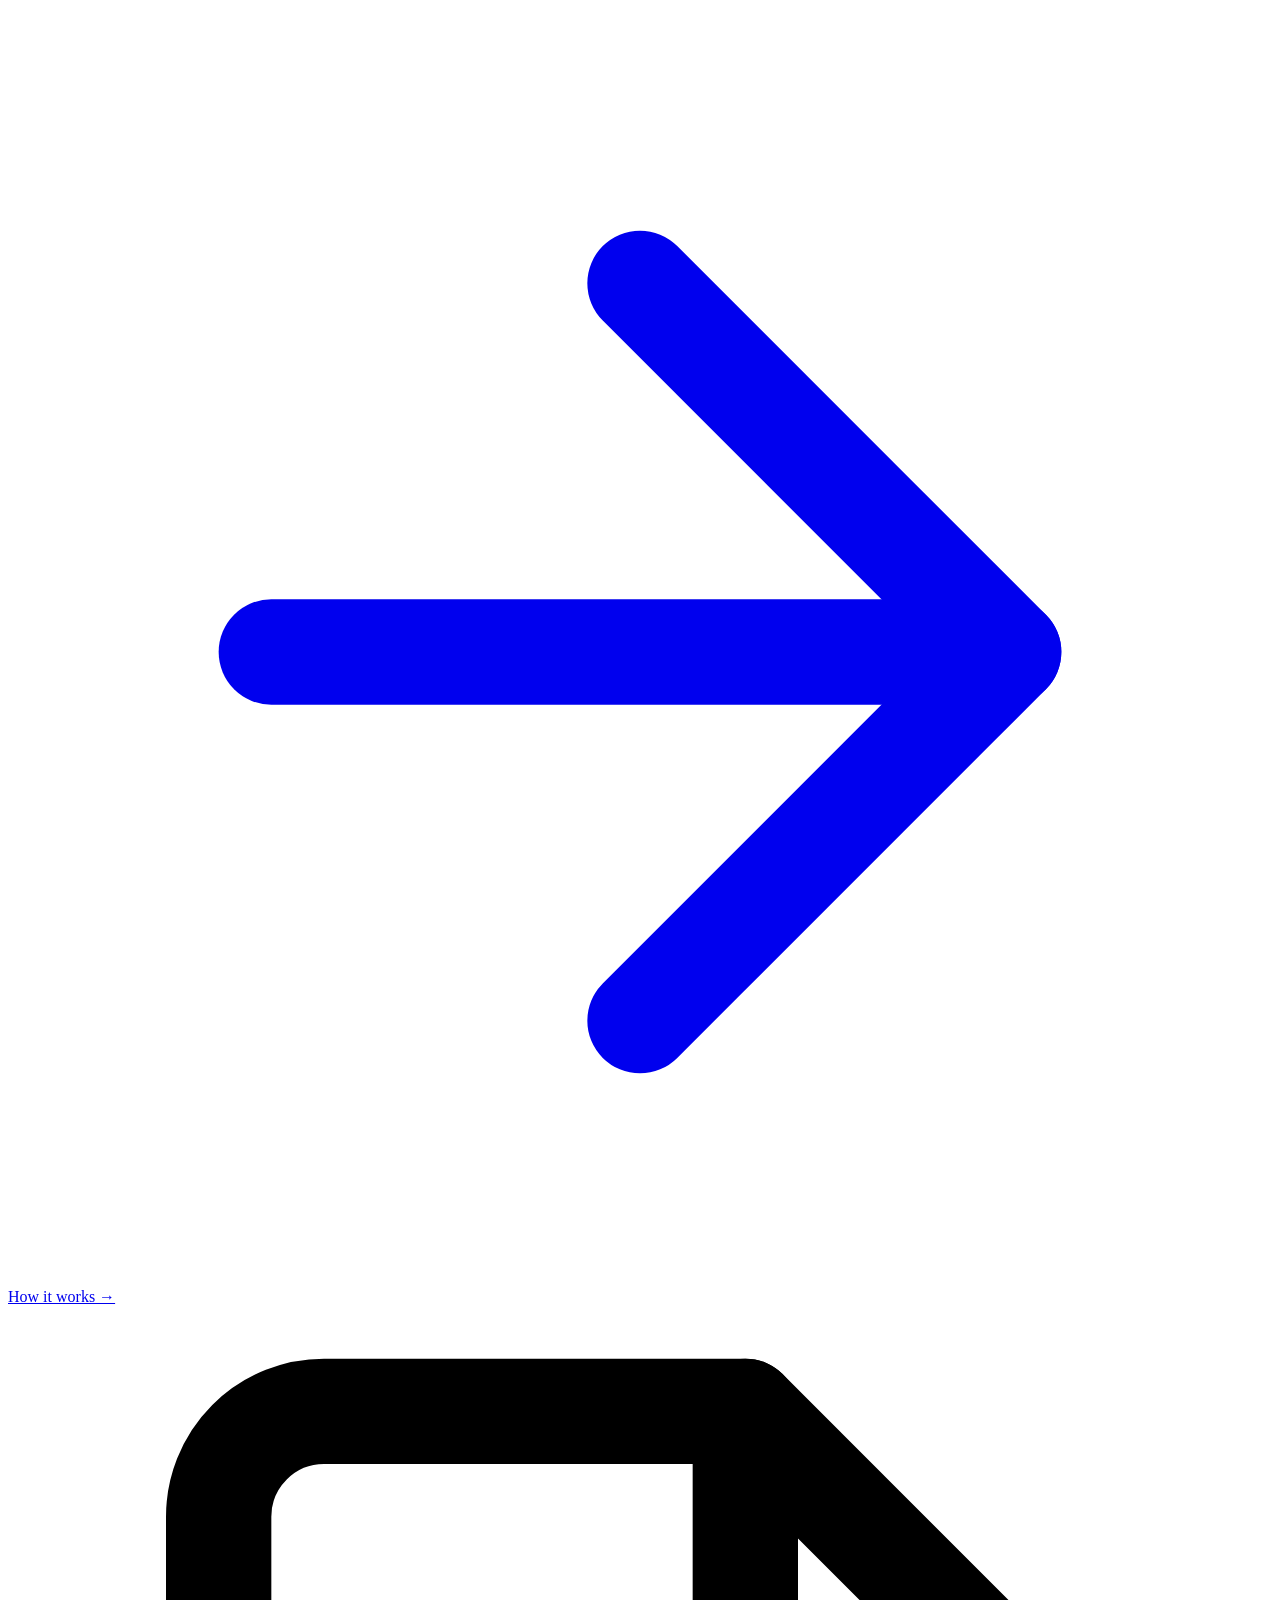
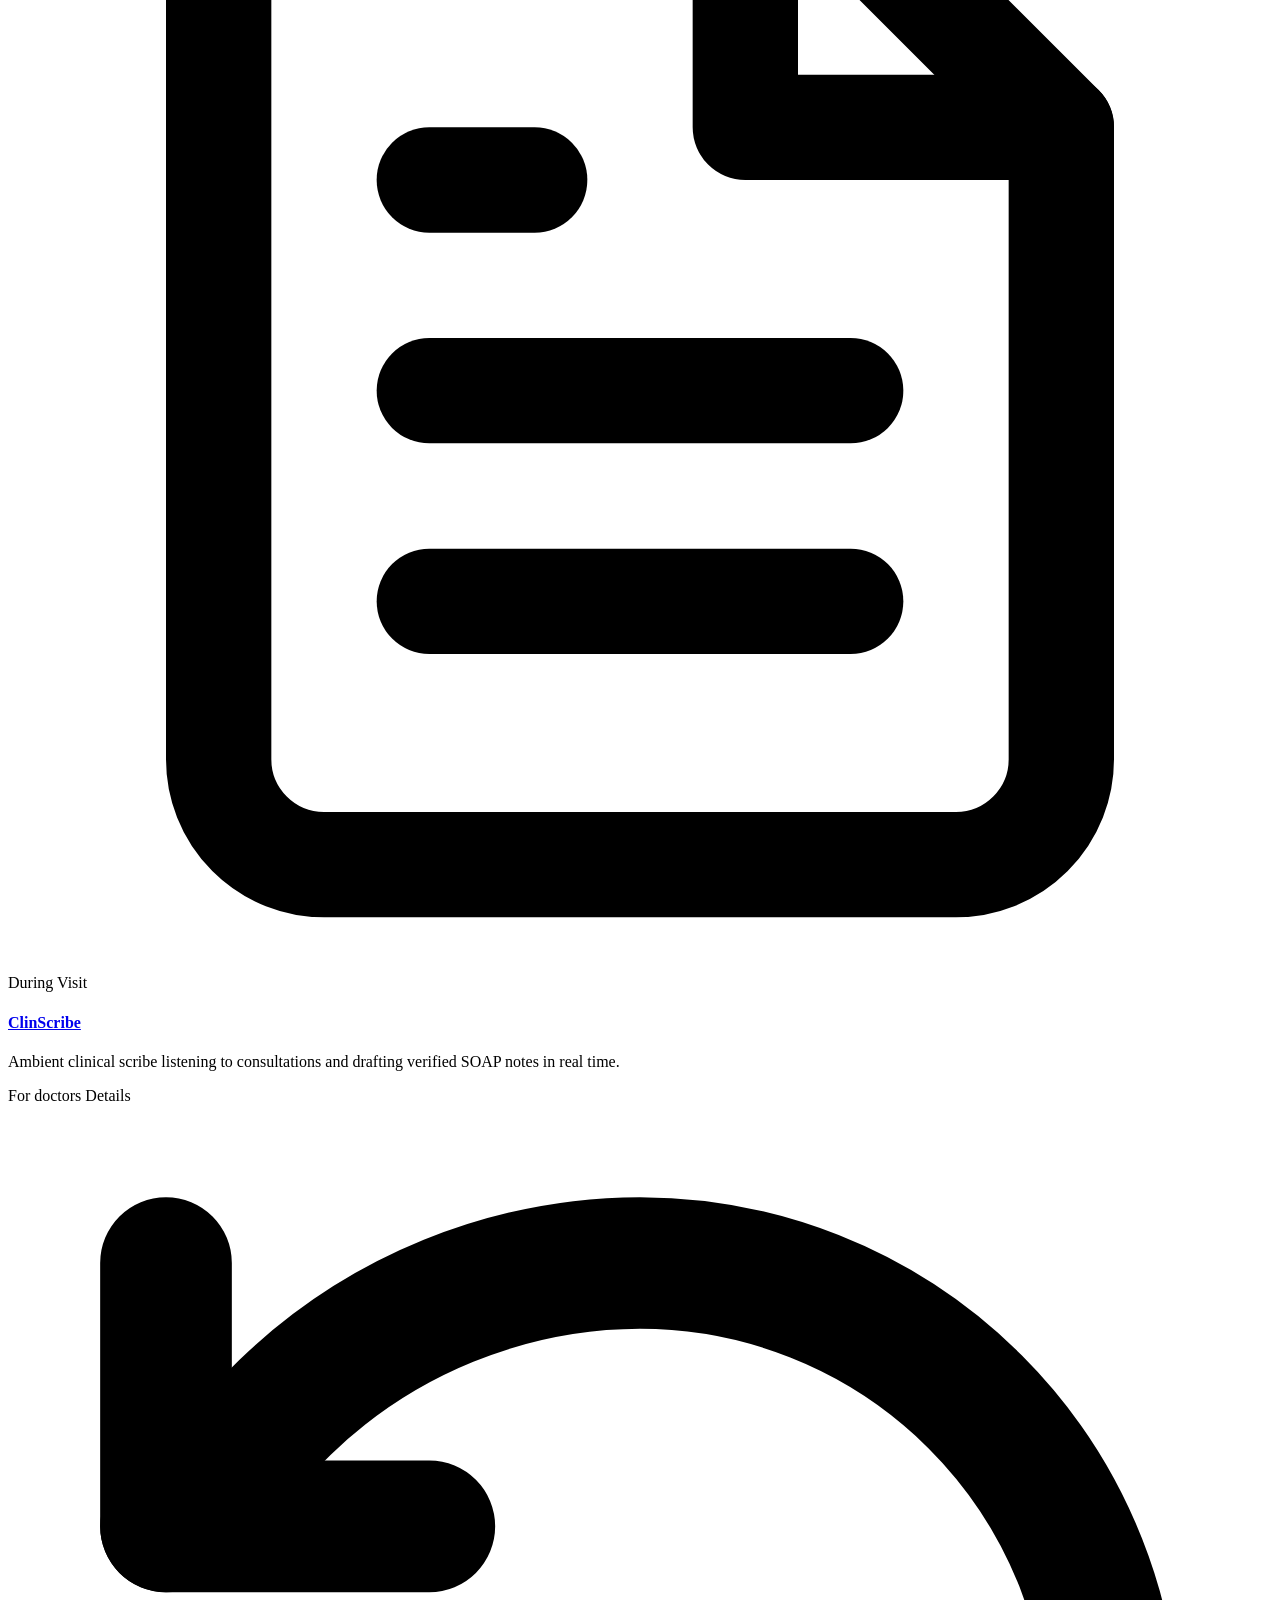
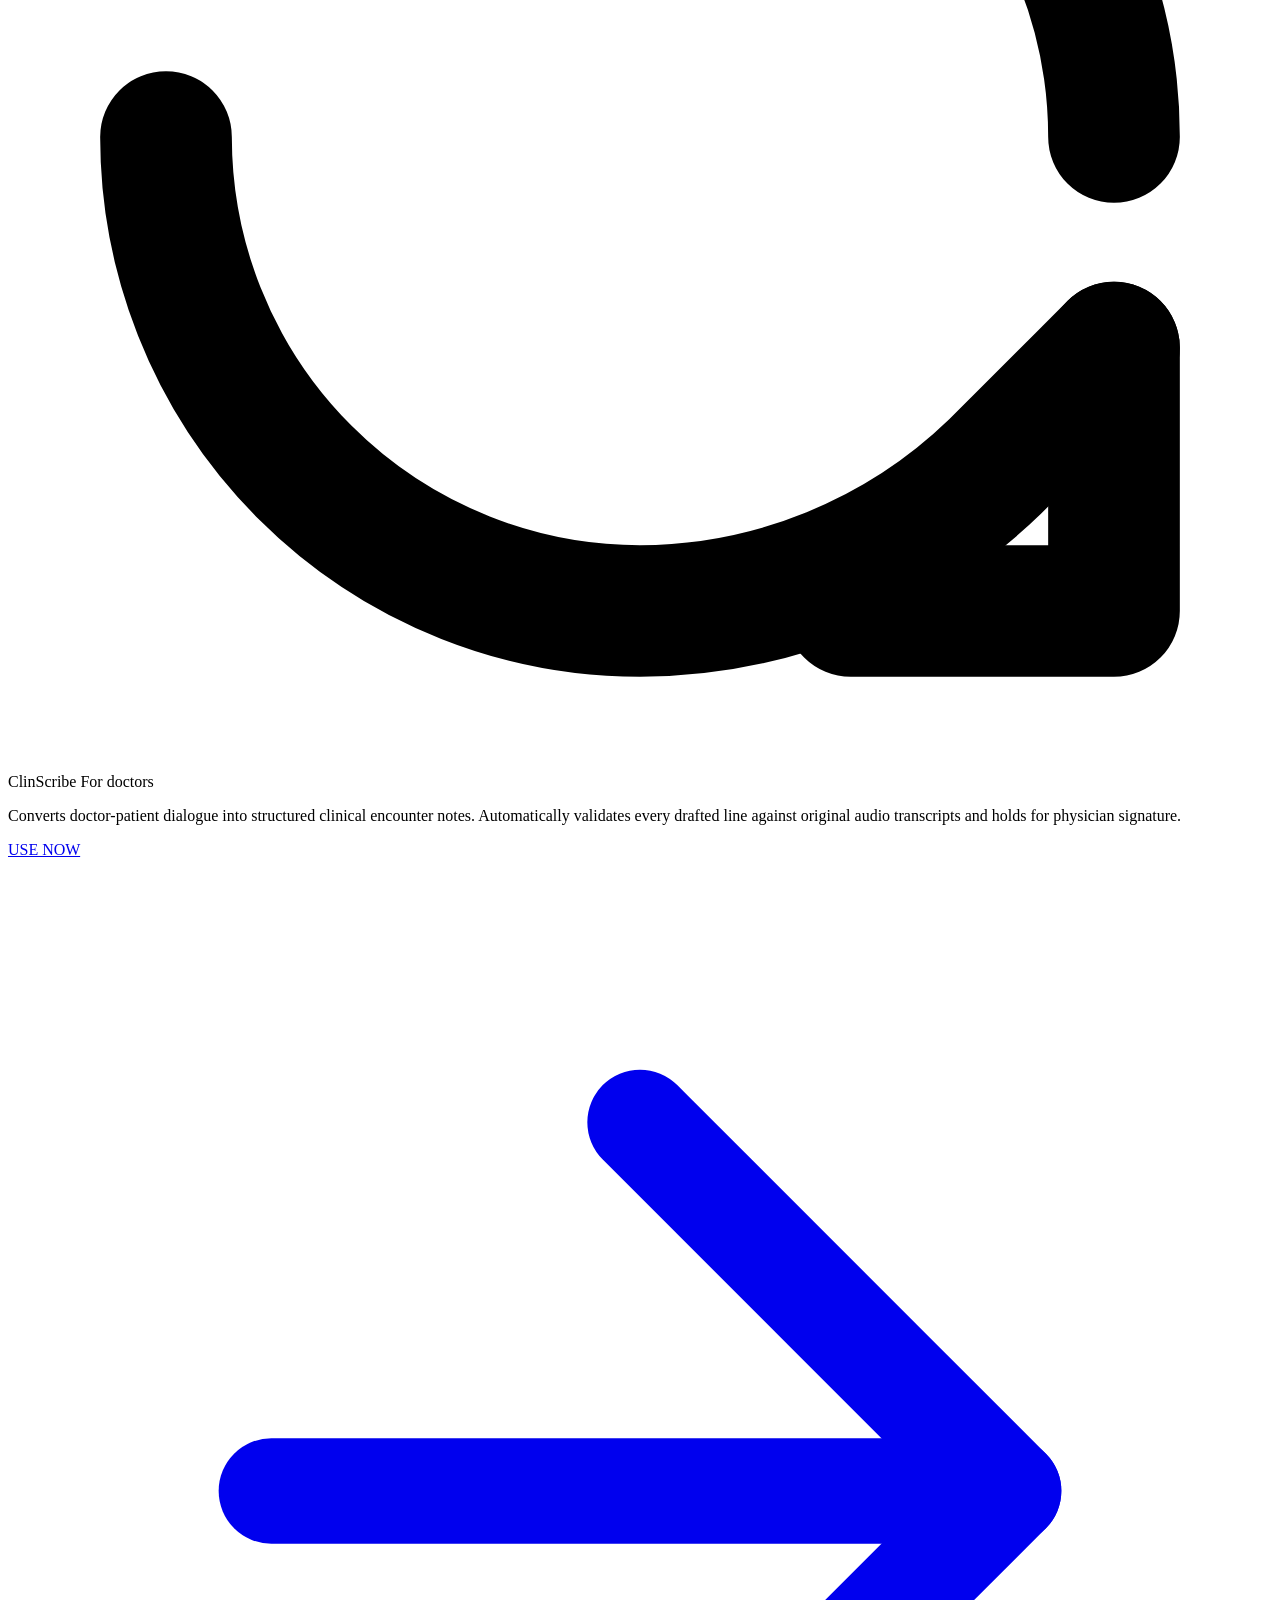
==== commit 603ae30a: "Reliability, demo-mode guard, data egress and honest wording (WI-106, 107, 108, 110, 111) WI-107: ea" ====
--- a/web/index.html
+++ b/web/index.html
@@ -494,7 +494,7 @@
                         <img src="./images/6063c4d428320096bceed0fd_Chevron.svg" loading="lazy" alt="Chevron" class="faq-arrow" style="transform: translate3d(0px, 0px, 0px) scale3d(1, 1, 1) rotateX(0deg) rotateY(0deg) rotateZ(0deg) skew(0deg, 0deg); transform-style: preserve-3d;">
                      </div>
                      <div class="faq-bottom" style="height: 0px;">
-                        <p class="faq-answer">Reception creates a single-use link for each patient. The patient answers spoken questions in Hindi or English while they wait, or types instead. It fills in the doctor's own form and writes a one-page report. Urgent symptoms such as chest pain stop the interview and send the patient to reception. It never diagnoses.</p>
+                        <p class="faq-answer">Reception creates a link for each patient, good for one interview and expiring after a day. The patient answers spoken questions in Hindi or English while they wait, or types instead. It fills in the doctor's own form and writes a one-page report. Urgent symptoms such as chest pain stop the interview and send the patient to reception. It never diagnoses.</p>
                      </div>
                   </div>
                   <div class="faq-block">
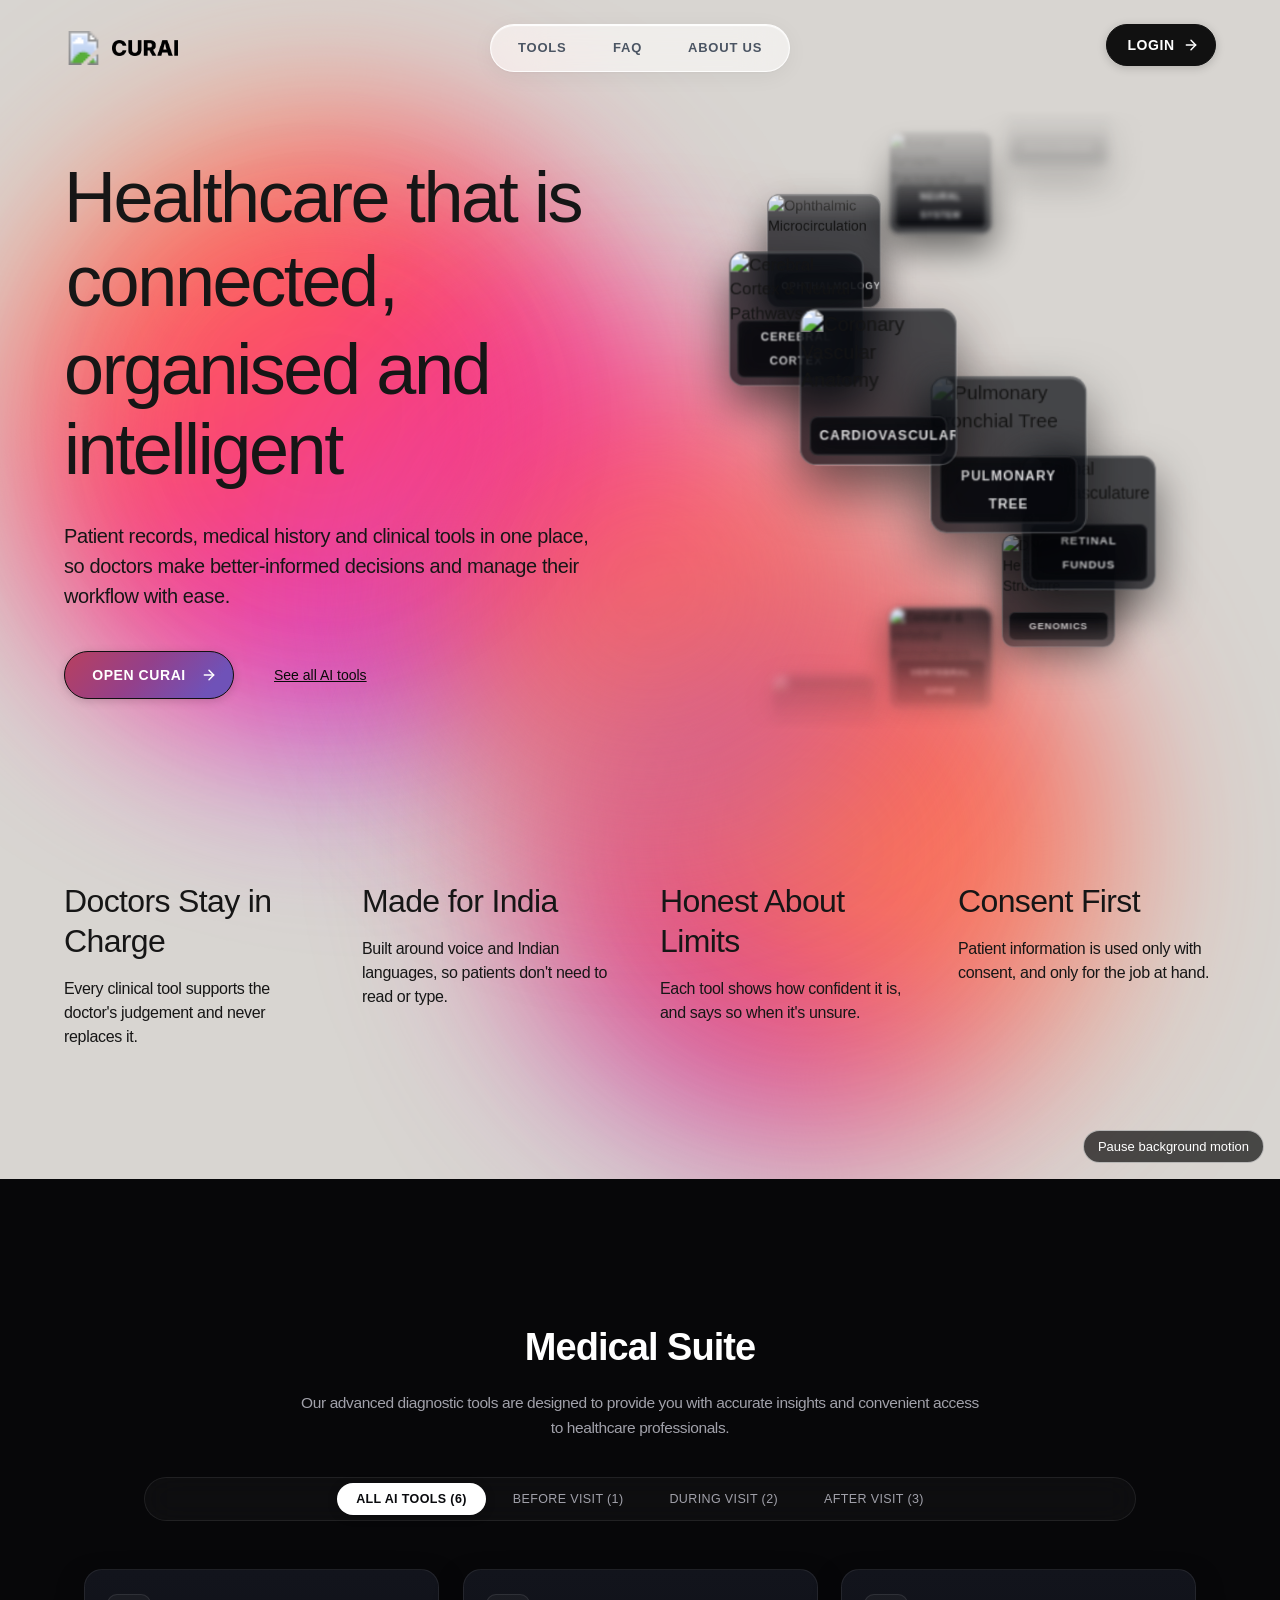
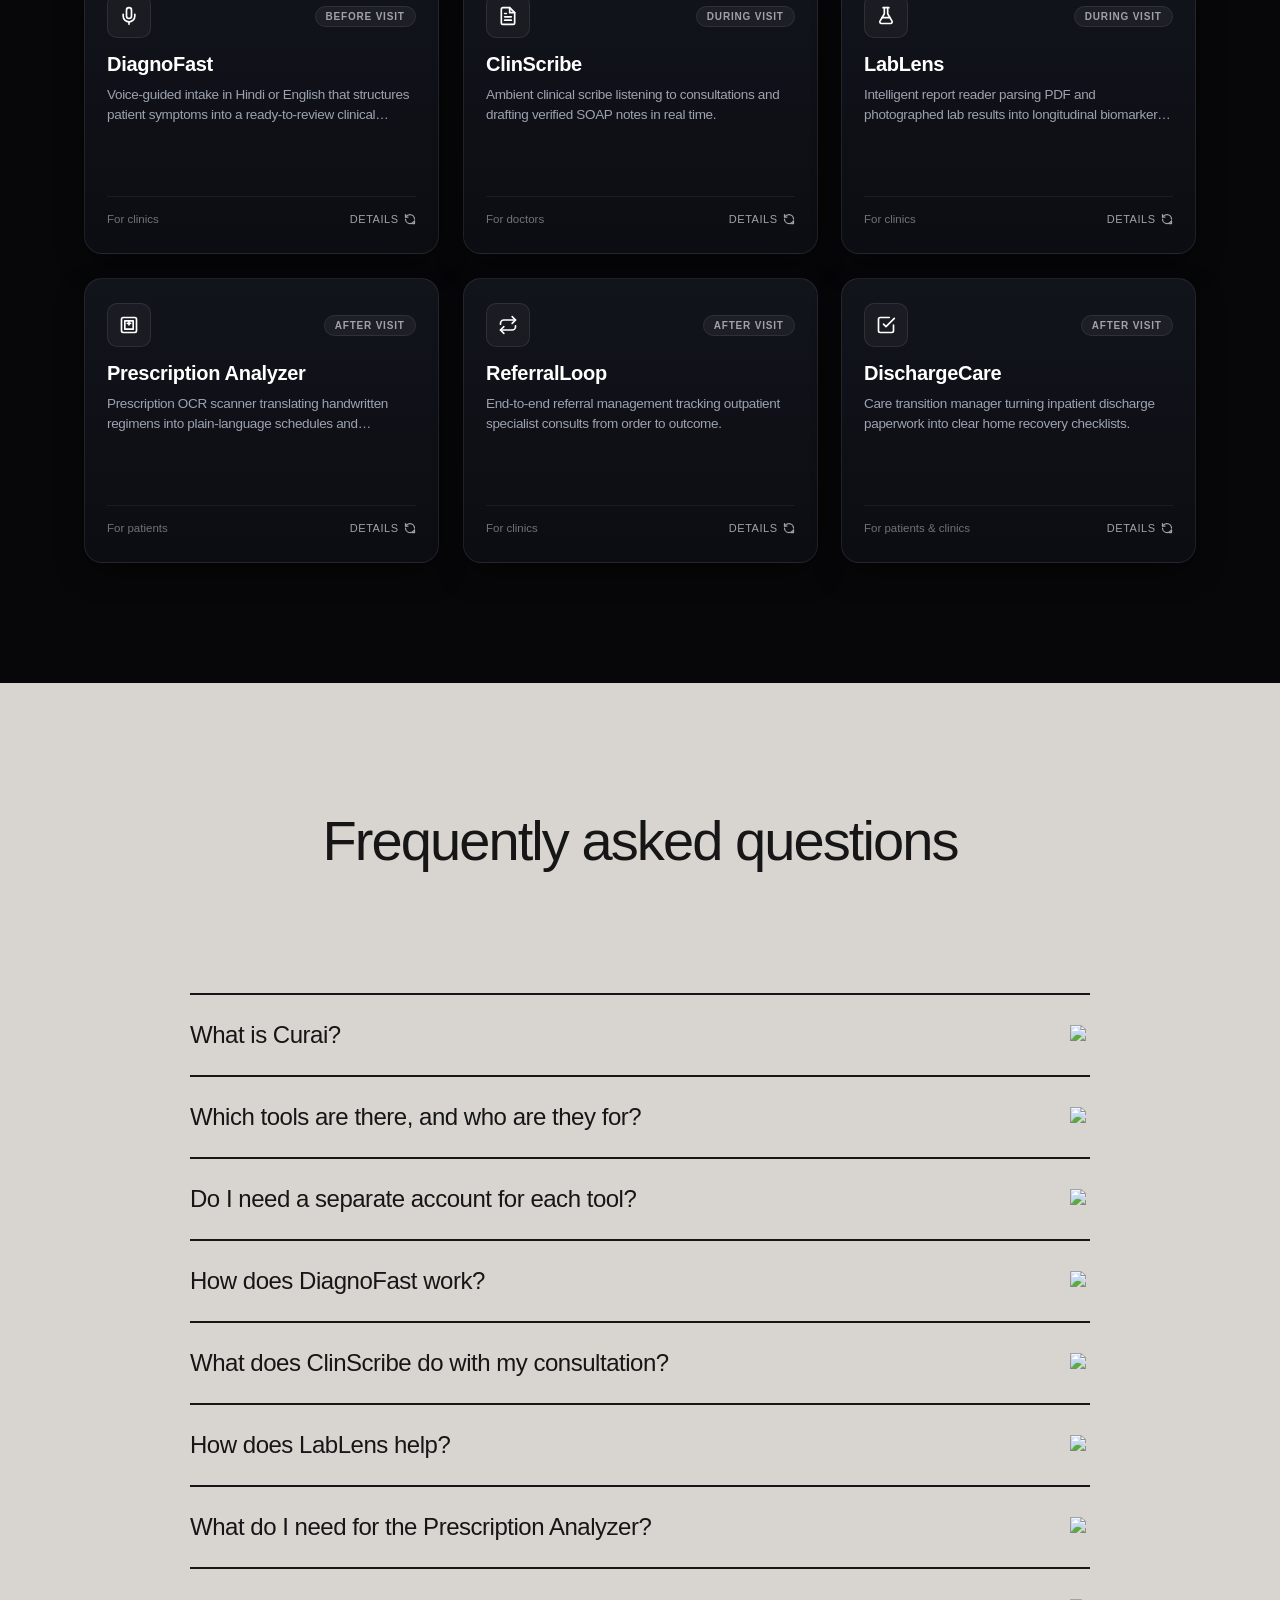
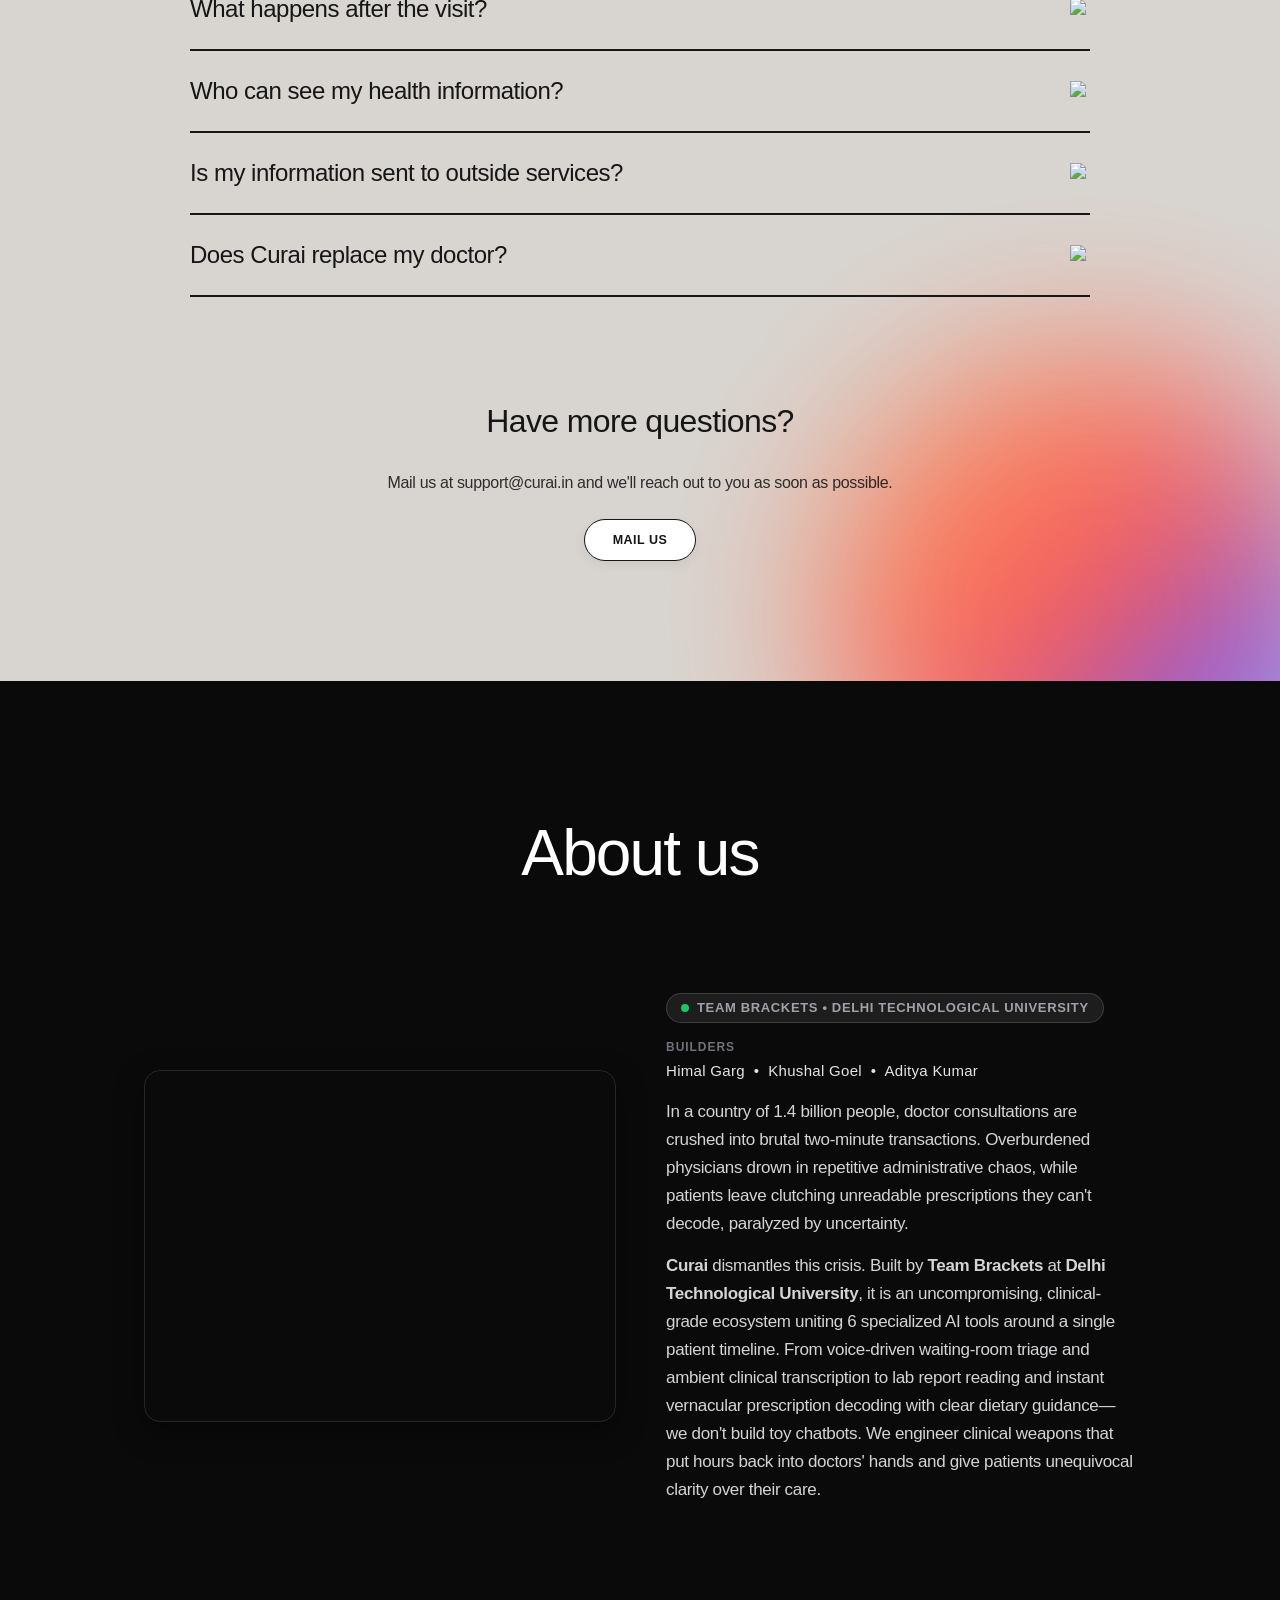
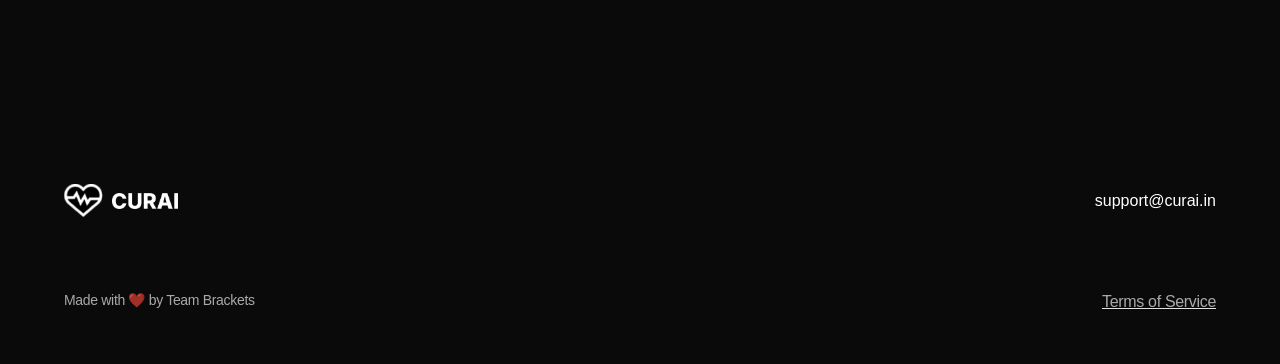
==== commit 9c9278f7: "Accessibility fixes on the public pages and the workspace (WI-109) - lang and a single main landmark" ====
--- a/web/index.html
+++ b/web/index.html
@@ -1,5 +1,5 @@
 <!DOCTYPE html>
-<html data-wf-domain="curai.in" data-wf-page="6063be94db8e104fa954070d" data-wf-site="6063be93db8e103fd1540700" class=" w-mod-js w-mod-ix">
+<html lang="en" data-wf-domain="curai.in" data-wf-page="6063be94db8e104fa954070d" data-wf-site="6063be93db8e103fd1540700" class=" w-mod-js w-mod-ix">
    <head>
       <meta http-equiv="Content-Type" content="text/html; charset=UTF-8">
       <style>.wf-force-outline-none[tabindex="-1"]:focus{outline:none;}</style>
@@ -34,8 +34,9 @@
       </script>
    </head>
    <body class="body">
+      <a class="skip-link" href="#main">Skip to content</a>
       <!-- Fullscreen Edge-to-Edge ECG Loader (Zero Text) -->
-      <div id="loader" class="loader">
+      <div id="loader" class="loader" aria-hidden="true">
          <div class="spinner"></div>
       </div>
       <script>
@@ -50,7 +51,7 @@
             }, 300);
          });
       </script>
-      <div class="fixed-cta-container">
+      <div class="fixed-cta-container" role="navigation" aria-label="Account">
          <a id="account-cta" href="login.html" class="fixed-cta flow-button" aria-label="Login">
             <span class="flow-btn-text">LOGIN</span>
             <svg class="flow-btn-arr-left" viewBox="0 0 24 24" fill="none" stroke="currentColor" stroke-width="2" stroke-linecap="round" stroke-linejoin="round"><path d="M5 12h14"></path><path d="m12 5 7 7-7 7"></path></svg>
@@ -59,9 +60,9 @@
          </a>
       </div>
       <div class="page-wrapper">
-         <div class="navbar">
+         <div class="navbar" role="banner">
             <div class="navbar-container">
-               <a id="w-node-b282fa53-c876-a363-d487-995c7a386309-a954070d" href="index.html" class="home w-inline-block">
+               <a id="w-node-b282fa53-c876-a363-d487-995c7a386309-a954070d" href="index.html" class="home w-inline-block" aria-label="Curai home">
                   <div class="relume-logo-primary w-embed">
                      <svg version="1.2" xmlns="http://www.w3.org/2000/svg" viewBox="0 0 114 34" width="114" height="34" role="img" aria-label="Curai">
                         <defs>
@@ -75,7 +76,7 @@
                      </svg>
                   </div>
                </a>
-               <div class="nav-menu premium-dock">
+               <div class="nav-menu premium-dock" role="navigation" aria-label="Main">
                   <a href="#How-It-works" class="nav-item-premium" title="Tools"><span>tools</span></a>
                   <a href="#FAQ" class="nav-item-premium" title="FAQ"><span>faq</span></a>
                   <a href="#Get-Started" class="nav-item-premium" title="About Us"><span>about us</span></a>
@@ -83,6 +84,7 @@
                <a id="w-node-b282fa53-c876-a363-d487-995c7a38632b-a954070d" data-w-id="b282fa53-c876-a363-d487-995c7a38632b" href="" class="button secondary small nav-cta hide w-button">get in touch</a>
             </div>
          </div>
+         <main id="main" tabindex="-1">
          <div class="hero-interactive-stage" id="hero-interactive-stage">
             <div class="hero-live-gradient-container" aria-hidden="true">
                <div class="hero-live-orb orb-primary" id="live-orb-1"></div>
@@ -151,10 +153,10 @@
                </div>
 
                <div class="catalogue-filter-bar" role="tablist" aria-label="Tool Stage Filter">
-                  <button type="button" class="filter-tab-btn active" data-filter="all">All AI Tools (6)</button>
-                  <button type="button" class="filter-tab-btn" data-filter="before">Before Visit (1)</button>
-                  <button type="button" class="filter-tab-btn" data-filter="during">During Visit (2)</button>
-                  <button type="button" class="filter-tab-btn" data-filter="after">After Visit (3)</button>
+                  <button type="button" class="filter-tab-btn active" data-filter="all" role="tab" aria-selected="true">All AI Tools (6)</button>
+                  <button type="button" class="filter-tab-btn" data-filter="before" role="tab" aria-selected="false">Before Visit (1)</button>
+                  <button type="button" class="filter-tab-btn" data-filter="during" role="tab" aria-selected="false">During Visit (2)</button>
+                  <button type="button" class="filter-tab-btn" data-filter="after" role="tab" aria-selected="false">After Visit (3)</button>
                </div>
 
                <div class="catalogue">
@@ -573,7 +575,7 @@
                   <h2 class="text-white text-centred margin-m">About us</h2>
                   <div class="container-about">
                      <div class="map1">
-                       <iframe src="https://www.google.com/maps/embed?pb=!1m18!1m12!1m3!1d3499.778847842636!2d77.11585507549925!3d28.749539075624765!2m3!1f0!2f0!3f0!3m2!1i1024!2i768!4f13.1!3m3!1m2!1s0x390d0138a748c0e7%3A0x455ffb27f87256d4!2sDelhi%20Technological%20University!5e0!3m2!1sen!2sin!4v1700000000000!5m2!1sen!2sin" style="border:1px solid rgba(255,255,255,0.12); border-radius: 16px; box-shadow: 0 10px 30px rgba(0,0,0,0.4);" allowfullscreen="" loading="lazy" referrerpolicy="no-referrer-when-downgrade"></iframe>
+                       <iframe title="Map: Delhi Technological University" src="https://www.google.com/maps/embed?pb=!1m18!1m12!1m3!1d3499.778847842636!2d77.11585507549925!3d28.749539075624765!2m3!1f0!2f0!3f0!3m2!1i1024!2i768!4f13.1!3m3!1m2!1s0x390d0138a748c0e7%3A0x455ffb27f87256d4!2sDelhi%20Technological%20University!5e0!3m2!1sen!2sin!4v1700000000000!5m2!1sen!2sin" style="border:1px solid rgba(255,255,255,0.12); border-radius: 16px; box-shadow: 0 10px 30px rgba(0,0,0,0.4);" allowfullscreen="" loading="lazy" referrerpolicy="no-referrer-when-downgrade"></iframe>
                      </div>
                      <div class="text1">
                        <div class="team-meta" style="display: inline-flex; align-items: center; gap: 8px; padding: 4px 14px; background: rgba(255, 255, 255, 0.08); border: 1px solid rgba(255, 255, 255, 0.15); border-radius: 9999px; font-size: 13px; font-weight: 600; letter-spacing: 0.05em; text-transform: uppercase; color: #a1a1aa; margin-bottom: 14px;">
@@ -595,13 +597,14 @@
                </div>
             </div>
          </div>
-         <div class="section footer">
+         </main>
+         <div class="section footer" role="contentinfo">
             <div class="container static">
                <div class="footer-wrapper margin-xl">
                   <div id="w-node-b282fa53-c876-a363-d487-995c7a38659e-a954070d" class="wrapper footer-logo">
-                     <a href="" class="home w-inline-block">
+                     <a href="index.html" class="home w-inline-block" aria-label="Curai home">
                         <div class="relume-logo-primary-white w-embed">
-                           <object type="image/svg+xml" data="images/logo_inv.svg" width="114" height="34"></object>
+                           <img src="images/logo_inv.svg" alt="" width="114" height="34">
                         </div>
                      </a>
                      <a href="mailto:support@curai.in" class="contact-button-footer">support@curai.in</a>
--- a/web/css/index.css
+++ b/web/css/index.css
@@ -0,0 +1,4908 @@
+@import url('flow-button.css');
+@import url('navbar-premium.css');
+@import url('hero-gradient.css');
+@import url('catalogue-creative.css');
+@import url('infinite-spiral.css');
+
+.w-layout-grid {
+  display: -ms-grid;
+  display: grid;
+  grid-auto-columns: 1fr;
+  -ms-grid-columns: 1fr 1fr;
+  grid-template-columns: 1fr 1fr;
+  -ms-grid-rows: auto auto;
+  grid-template-rows: auto auto;
+  grid-row-gap: 16px;
+  grid-column-gap: 16px;
+}
+
+body {
+  font-family: Relative, sans-serif;
+  color: #161616;
+  font-size: 14px;
+  line-height: 20px;
+  font-weight: 400;
+  margin: 0;
+}
+
+h1 {
+  margin-top: 16px;
+  margin-bottom: 24px;
+  color: #161616;
+  font-size: 72px;
+  line-height: 80px;
+  font-weight: 500;
+  letter-spacing: -2.4px;
+}
+
+h2 {
+  margin-top: 16px;
+  margin-bottom: 24px;
+  font-size: 64px;
+  line-height: 72px;
+  font-weight: 500;
+  letter-spacing: -1.92px;
+}
+
+h3 {
+  margin-top: 16px;
+  margin-bottom: 24px;
+  font-size: 56px;
+  line-height: 64px;
+  font-weight: 500;
+  letter-spacing: -1.68px;
+}
+
+h4 {
+  margin-top: 8px;
+  margin-bottom: 16px;
+  font-size: 32px;
+  line-height: 40px;
+  font-weight: 500;
+  letter-spacing: -0.64px;
+}
+
+h5 {
+  margin-top: 8px;
+  margin-bottom: 16px;
+  font-size: 24px;
+  line-height: 32px;
+  font-weight: 500;
+  letter-spacing: -0.48px;
+}
+
+h6 {
+  margin-top: 8px;
+  margin-bottom: 8px;
+  font-size: 16px;
+  line-height: 24px;
+  font-weight: 700;
+  letter-spacing: 0.8px;
+  text-transform: uppercase;
+}
+
+p {
+  margin-bottom: 10px;
+  font-size: 16px;
+  line-height: 1.5;
+  letter-spacing: -0.32px;
+}
+
+.nav-text-hover {
+  color: #0a0a0a;
+  font-weight: 700;
+  letter-spacing: 0.28px;
+  text-decoration: none;
+  text-transform: uppercase;
+}
+
+.button {
+  padding: 16px 32px;
+  border: 2px solid #000;
+  border-radius: 8px;
+  background-color: #000;
+  -webkit-transition: all 400ms ease;
+  transition: all 400ms ease;
+  color: #fff;
+  font-size: 16px;
+  font-weight: 700;
+  letter-spacing: 0.8px;
+  text-transform: uppercase;
+}
+
+.button:hover {
+  background-color: #161616;
+  box-shadow: 0 1px 3px 0 rgba(0, 0, 0, 0.15);
+  -webkit-transform: translate(0px, -2px);
+  -ms-transform: translate(0px, -2px);
+  transform: translate(0px, -2px);
+}
+
+.button.right-24 {
+  margin-right: 24px;
+}
+
+.button.button-white {
+  border-color: #fff;
+  background-color: #fff;
+  color: #000;
+}
+
+.button.button-white.small {
+  padding: 12px 24px;
+  font-size: 14px;
+}
+
+.button.button-white.small.wide-button {
+  padding-right: 32px;
+  padding-left: 32px;
+}
+
+.button.secondary {
+  background-color: #fff;
+  color: #000;
+}
+
+.button.secondary:hover {
+  background-color: rgba(0, 0, 0, 0.15);
+}
+
+.button.secondary.small {
+  padding: 12px 24px;
+  -webkit-box-flex: 1;
+  -webkit-flex: 1;
+  -ms-flex: 1;
+  flex: 1;
+  font-size: 14px;
+  text-align: center;
+  text-decoration: none;
+}
+
+.button.secondary.small.nav-cta {
+  z-index: 2000;
+  -webkit-box-flex: 0;
+  -webkit-flex: 0 auto;
+  -ms-flex: 0 auto;
+  flex: 0 auto;
+}
+
+.button.secondary.small.nav-cta.hide {
+  display: none;
+}
+
+.button.secondary.button-white {
+  background-color: #0a0a0a;
+  color: #fff;
+}
+
+.button.secondary.button-white.right-32:hover {
+  background-color: hsla(0, 0%, 100%, 0.05);
+}
+
+.button.secondary.right-32:hover {
+  background-color: rgba(22, 22, 22, 0.15);
+}
+
+.button.right-32 {
+  margin-right: 32px;
+}
+
+.navbar-version-1 {
+  position: fixed;
+  left: 0%;
+  top: 0%;
+  right: 0%;
+  bottom: auto;
+  z-index: 100;
+  display: none;
+  -webkit-box-orient: horizontal;
+  -webkit-box-direction: normal;
+  -webkit-flex-direction: row;
+  -ms-flex-direction: row;
+  flex-direction: row;
+  -webkit-box-pack: center;
+  -webkit-justify-content: center;
+  -ms-flex-pack: center;
+  justify-content: center;
+  -webkit-box-align: center;
+  -webkit-align-items: center;
+  -ms-flex-align: center;
+  align-items: center;
+}
+
+.text-purple {
+  color: #6248ff;
+}
+
+.layer-blur-cta {
+  position: absolute;
+  left: auto;
+  top: auto;
+  right: auto;
+  bottom: auto;
+  width: 400px;
+  height: 400px;
+  -webkit-align-self: center;
+  -ms-flex-item-align: center;
+  -ms-grid-row-align: center;
+  align-self: center;
+  border-radius: 500px;
+  background-image: linear-gradient(132deg, #ff4848, #ff7448 41%, #6248ff 75%);
+  -webkit-filter: blur(95px);
+  filter: blur(95px);
+}
+
+.paragraph-l {
+  font-size: 24px;
+  letter-spacing: -0.48px;
+}
+
+.paragraph-l.margin-l.max-560w {
+  max-width: 560px;
+}
+
+.text-white {
+  color: #fff;
+}
+
+.text-white.h6-smaller {
+  font-size: 14px;
+  line-height: 22px;
+  letter-spacing: 0.7px;
+}
+
+.multi-button-wrapper {
+  display: -webkit-box;
+  display: -webkit-flex;
+  display: -ms-flexbox;
+  display: flex;
+  -webkit-box-align: center;
+  -webkit-align-items: center;
+  -ms-flex-align: center;
+  align-items: center;
+}
+
+.text-link {
+  color: #000;
+  font-size: 16px;
+  line-height: 1.5;
+  text-decoration: underline;
+}
+
+.text-link.text-white {
+  display: inline-block;
+  -webkit-flex-wrap: nowrap;
+  -ms-flex-wrap: nowrap;
+  flex-wrap: nowrap;
+  color: #fff;
+  cursor: pointer;
+}
+
+.text-link.text-white.right-32 {
+  margin-right: 32px;
+}
+
+.nav-link {
+  display: inline-block;
+  padding: 16px;
+  color: #000;
+  font-weight: 700;
+  letter-spacing: 0.7px;
+  text-decoration: none;
+  text-transform: uppercase;
+}
+
+.nav-link.footer {
+  display: block;
+  padding: 12px 0px;
+  -webkit-transition: color 300ms ease;
+  transition: color 300ms ease;
+  color: hsla(0, 0%, 100%, 0.75);
+}
+
+.nav-link.footer:hover {
+  color: #fff;
+}
+
+.menu-nav-wrap {
+  width: 100%;
+}
+
+.margin-0 {
+  margin-top: 0px;
+  margin-bottom: 0px;
+}
+
+.text-centred {
+  text-align: center;
+}
+
+.text-centred.max-800w {
+  max-width: 800px;
+}
+
+.text-centred.margin-xxl {
+  margin-bottom: 80px;
+}
+
+.badge-text {
+  color: #000;
+  font-size: 12px;
+  line-height: 12px;
+  font-weight: 700;
+  letter-spacing: 0.6px;
+  text-decoration: none;
+  text-transform: uppercase;
+}
+
+.badge-text.text-grey {
+  color: rgba(0, 0, 0, 0.75);
+}
+
+.badge-text.text-white {
+  color: #fff;
+}
+
+.home {
+  position: relative;
+  width: 124px;
+  height: 33.33px;
+}
+
+.paragraph-m {
+  font-size: 20px;
+  letter-spacing: -0.4px;
+}
+
+.paragraph-m.text-centred {
+  margin-bottom: 24px;
+}
+
+.paragraph-m.text-centred.margin-l {
+  margin-bottom: 40px;
+}
+
+.paragraph-m.max-640w {
+  max-width: 640px;
+}
+
+.paragraph-m.max-560w {
+  max-width: 560px;
+}
+
+.close-button {
+  position: absolute;
+  left: auto;
+  top: 24px;
+  right: 40px;
+  bottom: auto;
+  display: -webkit-box;
+  display: -webkit-flex;
+  display: -ms-flexbox;
+  display: flex;
+  width: 40px;
+  height: 40px;
+  -webkit-box-pack: center;
+  -webkit-justify-content: center;
+  -ms-flex-pack: center;
+  justify-content: center;
+  -webkit-box-align: center;
+  -webkit-align-items: center;
+  -ms-flex-align: center;
+  align-items: center;
+  border-style: solid;
+  border-width: 2px;
+  border-color: #fff;
+  border-radius: 500px;
+  background-color: #161616;
+}
+
+.menu-container {
+  position: fixed;
+  left: auto;
+  top: 0%;
+  right: 0%;
+  bottom: 0%;
+  z-index: 1000;
+  display: -webkit-box;
+  display: -webkit-flex;
+  display: -ms-flexbox;
+  display: flex;
+  overflow: scroll;
+  width: 560px;
+  padding: 104px 64px;
+  -webkit-box-pack: start;
+  -webkit-justify-content: flex-start;
+  -ms-flex-pack: start;
+  justify-content: flex-start;
+  -webkit-box-align: start;
+  -webkit-align-items: flex-start;
+  -ms-flex-align: start;
+  align-items: flex-start;
+  background-color: #161616;
+}
+
+.section {
+  position: relative;
+  padding-top: 120px;
+  padding-bottom: 120px;
+  -webkit-box-orient: vertical;
+  -webkit-box-direction: normal;
+  -webkit-flex-direction: column;
+  -ms-flex-direction: column;
+  flex-direction: column;
+  -webkit-box-pack: start;
+  -webkit-justify-content: flex-start;
+  -ms-flex-pack: start;
+  justify-content: flex-start;
+  -webkit-box-align: center;
+  -webkit-align-items: center;
+  -ms-flex-align: center;
+  align-items: center;
+}
+
+.section.cta {
+  position: relative;
+  overflow: hidden;
+  padding-top: 0px;
+  padding-bottom: 0px;
+  background-color: #0a0a0a;
+}
+
+.section.light-purple {
+  background-color: #f5f3ff;
+}
+
+.section.black {
+  background-color: #0a0a0a;
+}
+
+.section.black.confirmation-page {
+  display: -webkit-box;
+  display: -webkit-flex;
+  display: -ms-flexbox;
+  display: flex;
+  height: 100vh;
+  padding-top: 180px;
+}
+
+.section.light-orange {
+  background-color: #fff3ef;
+}
+
+.section.footer {
+  position: relative;
+  z-index: 0;
+  padding-top: 40px;
+  padding-bottom: 40px;
+  background-color: #0a0a0a;
+}
+
+.section.grain {
+  background-image: url("https://assets.website-files.com/6063be93db8e103fd1540700/6063c58b244788626a5cddf0_Grain_Latest.png");
+  background-position: 0px 0px;
+  background-size: 300px 300px;
+}
+
+.section.grain.top-140 {
+  padding-top: 140px;
+}
+
+.section.grain.padding-top-40 {
+  padding-top: 40px;
+}
+
+.section.grain.subpage-hero {
+  padding-top: 160px;
+}
+
+.background-blur-wrapper {
+  position: absolute;
+  left: 0%;
+  top: 0%;
+  right: 0%;
+  bottom: 0%;
+  z-index: -5;
+  display: -webkit-box;
+  display: -webkit-flex;
+  display: -ms-flexbox;
+  display: flex;
+  -webkit-box-pack: center;
+  -webkit-justify-content: center;
+  -ms-flex-pack: center;
+  justify-content: center;
+  -webkit-box-align: center;
+  -webkit-align-items: center;
+  -ms-flex-align: center;
+  align-items: center;
+}
+
+.background-blur-wrapper.overflow-hidden {
+  overflow: hidden;
+}
+
+.text-orange {
+  color: #ff7448;
+}
+
+.nav-link-text-large {
+  -webkit-box-orient: vertical;
+  -webkit-box-direction: normal;
+  -webkit-flex-direction: column;
+  -ms-flex-direction: column;
+  flex-direction: column;
+  -webkit-transition: all 400ms ease;
+  transition: all 400ms ease;
+  line-height: 56px;
+  text-decoration: none;
+}
+
+.nav-link-text-large:hover {
+  -webkit-transform: translate(8px, 0px);
+  -ms-transform: translate(8px, 0px);
+  transform: translate(8px, 0px);
+  color: hsla(0, 0%, 100%, 0.75);
+}
+
+.nav-text {
+  color: #0a0a0a;
+  font-weight: 700;
+  letter-spacing: 0.28px;
+  text-decoration: none;
+  text-transform: uppercase;
+}
+
+.nav-text.text-white {
+  color: #fff;
+}
+
+.example-block {
+  display: -webkit-box;
+  display: -webkit-flex;
+  display: -ms-flexbox;
+  display: flex;
+  width: 560px;
+  height: 80px;
+  -webkit-box-pack: center;
+  -webkit-justify-content: center;
+  -ms-flex-pack: center;
+  justify-content: center;
+  -webkit-box-align: center;
+  -webkit-align-items: center;
+  -ms-flex-align: center;
+  align-items: center;
+  border-style: solid;
+  border-width: 3px;
+  border-color: #ff7448;
+}
+
+.example-block.margin-s {
+  margin-bottom: 16px;
+}
+
+.example-block.margin-m {
+  margin-bottom: 24px;
+}
+
+.example-block.margin-xl {
+  margin-bottom: 56px;
+}
+
+.example-block.margin-xxl {
+  margin-bottom: 80px;
+}
+
+.example-block.margin-xs {
+  margin-bottom: 12px;
+}
+
+.example-block.margin-l {
+  margin-bottom: 40px;
+}
+
+.nav-text-wrap {
+  overflow: hidden;
+  height: 20px;
+  text-decoration: none;
+}
+
+.nav-link-dope-edition {
+  padding: 16px;
+  text-decoration: none;
+}
+
+.nav-link-dope-edition.right-32 {
+  margin-right: 16px;
+}
+
+.badge {
+  display: inline-block;
+  padding: 6px 8px;
+  border-radius: 8px;
+  background-color: #d8d5d1;
+}
+
+.badge.bg-white {
+  background-color: #fff;
+}
+
+.badge.light-grey {
+  background-color: rgba(255, 255, 255, 0.15);
+}
+
+.badge.light-grey.wrap {
+  margin-right: 8px;
+  margin-bottom: 8px;
+}
+
+.badge.yolo-media {
+  background-color: #deeffa;
+}
+
+.badge.good-housing {
+  background-color: #d4eff0;
+}
+
+.badge.laura-avery {
+  background-color: #e9e5dd;
+}
+
+.margin-m {
+  margin-bottom: 24px;
+}
+
+.main-nav-link {
+  display: block;
+  margin-bottom: 16px;
+  color: #fff;
+  font-size: 48px;
+  line-height: 56px;
+  font-weight: 500;
+  text-decoration: none;
+}
+
+.main-nav-link.margin-s {
+  display: block;
+}
+
+.blur-background {
+  position: absolute;
+  left: 0%;
+  top: 0%;
+  right: 0%;
+  bottom: 0%;
+  background-color: rgba(22, 22, 22, 0.1);
+}
+
+.container {
+  position: relative;
+  z-index: 2;
+  display: block;
+  width: 90%;
+  max-width: 1360px;
+  margin-right: auto;
+  margin-left: auto;
+}
+
+.container.small {
+  max-width: 920px;
+}
+
+.container.small.flex-vertical {
+  display: -webkit-box;
+  display: -webkit-flex;
+  display: -ms-flexbox;
+  display: flex;
+  -webkit-box-orient: vertical;
+  -webkit-box-direction: normal;
+  -webkit-flex-direction: column;
+  -ms-flex-direction: column;
+  flex-direction: column;
+  -webkit-box-pack: start;
+  -webkit-justify-content: flex-start;
+  -ms-flex-pack: start;
+  justify-content: flex-start;
+  -webkit-box-align: center;
+  -webkit-align-items: center;
+  -ms-flex-align: center;
+  align-items: center;
+}
+
+.container.small.flex {
+  -webkit-box-pack: start;
+  -webkit-justify-content: flex-start;
+  -ms-flex-pack: start;
+  justify-content: flex-start;
+  -webkit-box-align: start;
+  -webkit-align-items: flex-start;
+  -ms-flex-align: start;
+  align-items: flex-start;
+}
+
+.container.centred {
+  display: -webkit-box;
+  display: -webkit-flex;
+  display: -ms-flexbox;
+  display: flex;
+  -webkit-box-orient: vertical;
+  -webkit-box-direction: normal;
+  -webkit-flex-direction: column;
+  -ms-flex-direction: column;
+  flex-direction: column;
+  -webkit-box-pack: center;
+  -webkit-justify-content: center;
+  -ms-flex-pack: center;
+  justify-content: center;
+  -webkit-box-align: center;
+  -webkit-align-items: center;
+  -ms-flex-align: center;
+  align-items: center;
+}
+
+.container.centred.full-width {
+  -webkit-box-align: stretch;
+  -webkit-align-items: stretch;
+  -ms-flex-align: stretch;
+  align-items: stretch;
+}
+
+.container.grid {
+  z-index: 5;
+  display: -ms-grid;
+  display: grid;
+  height: 96px;
+  margin-right: auto;
+  margin-left: auto;
+  -webkit-box-align: center;
+  -webkit-align-items: center;
+  -ms-flex-align: center;
+  align-items: center;
+  grid-auto-columns: 1fr;
+  grid-column-gap: 16px;
+  grid-row-gap: 16px;
+  -ms-grid-columns: 0.25fr 1fr 0.25fr;
+  grid-template-columns: 0.25fr 1fr 0.25fr;
+  -ms-grid-rows: auto;
+  grid-template-rows: auto;
+}
+
+.container.static {
+  position: static;
+}
+
+.nav-menu {
+  display: -webkit-box;
+  display: -webkit-flex;
+  display: -ms-flexbox;
+  display: flex;
+  margin-right: auto;
+  margin-left: auto;
+  -webkit-box-pack: justify;
+  -webkit-justify-content: space-between;
+  -ms-flex-pack: justify;
+  justify-content: space-between;
+  -webkit-box-align: center;
+  -webkit-align-items: center;
+  -ms-flex-align: center;
+  align-items: center;
+}
+
+.text-light-grey {
+  color: hsla(0, 0%, 100%, 0.65);
+}
+
+.margin-s {
+  margin-bottom: 16px;
+}
+
+.margin-xs {
+  margin-bottom: 12px;
+}
+
+.margin-xs._100-w {
+  width: 100%;
+}
+
+.margin-l {
+  margin-bottom: 40px;
+}
+
+.margin-xl {
+  margin-bottom: 56px;
+}
+
+.margin-xxl {
+  margin-bottom: 80px;
+}
+
+.process-image {
+  display: -webkit-box;
+  display: -webkit-flex;
+  display: -ms-flexbox;
+  display: flex;
+  width: 240px;
+  height: 240px;
+  -webkit-box-pack: center;
+  -webkit-justify-content: center;
+  -ms-flex-pack: center;
+  justify-content: center;
+  -webkit-box-align: center;
+  -webkit-align-items: center;
+  -ms-flex-align: center;
+  align-items: center;
+  border-radius: 12px;
+  background-image: url("https://assets.website-files.com/6063be93db8e103fd1540700/6063c4d42832004fedeed0c9_Process_step_background.png");
+  background-position: 50% 50%;
+  background-size: cover;
+}
+
+.step {
+  display: -webkit-box;
+  display: -webkit-flex;
+  display: -ms-flexbox;
+  display: flex;
+  min-width: 120px;
+  padding-top: 16px;
+  padding-bottom: 16px;
+  -webkit-box-pack: start;
+  -webkit-justify-content: flex-start;
+  -ms-flex-pack: start;
+  justify-content: flex-start;
+  -webkit-box-align: center;
+  -webkit-align-items: center;
+  -ms-flex-align: center;
+  align-items: center;
+  -webkit-box-flex: 0;
+  -webkit-flex: 0 0 auto;
+  -ms-flex: 0 0 auto;
+  flex: 0 0 auto;
+}
+
+.project-title-wrap {
+  display: -webkit-box;
+  display: -webkit-flex;
+  display: -ms-flexbox;
+  display: flex;
+  -webkit-box-align: center;
+  -webkit-align-items: center;
+  -ms-flex-align: center;
+  align-items: center;
+}
+
+.project-spec-figma-wrap {
+  position: relative;
+  overflow: hidden;
+  width: 100%;
+  height: 520px;
+  border-radius: 12px;
+}
+
+.process-wrapper {
+  position: relative;
+}
+
+.price-text {
+  margin-bottom: 0px;
+  color: #fff;
+  text-align: center;
+}
+
+.figma-embed-wrapper {
+  position: relative;
+  overflow: hidden;
+  width: 100%;
+  height: 560px;
+  -webkit-box-pack: center;
+  -webkit-justify-content: center;
+  -ms-flex-pack: center;
+  justify-content: center;
+  -webkit-box-align: center;
+  -webkit-align-items: center;
+  -ms-flex-align: center;
+  align-items: center;
+  border-style: solid;
+  border-width: 2px;
+  border-color: #161616;
+  border-radius: 16px;
+}
+
+.text-area {
+  min-height: 120px;
+  border-style: solid;
+  border-width: 2px;
+  border-color: rgba(255, 255, 255, 0.05);
+  border-radius: 8px;
+  background-color: hsla(0, 0%, 100%, 0.05);
+  color: #fff;
+  font-size: 16px;
+  line-height: 24px;
+  font-weight: 400;
+}
+
+.text-area:hover {
+  border-color: rgba(255, 255, 255, 0.25);
+}
+
+.text-area:focus {
+  border-color: #fff;
+  background-color: hsla(0, 0%, 100%, 0);
+}
+
+.text-area.larger {
+  min-height: 160px;
+}
+
+.text-area.larger.margin-l {
+  padding-top: 12px;
+  padding-bottom: 12px;
+}
+
+.text-area.margin-l {
+  -webkit-transition: all 400ms ease;
+  transition: all 400ms ease;
+}
+
+.client-quote {
+  margin-top: 0px;
+  margin-bottom: 0px;
+  font-size: 20px;
+  line-height: 30px;
+}
+
+.relume-logo-primary-white {
+  position: absolute;
+  left: 0%;
+  top: 0%;
+  right: 0%;
+  bottom: 0%;
+  z-index: 0;
+  color: #fff;
+}
+
+.step-info-wrapper {
+  display: -webkit-box;
+  display: -webkit-flex;
+  display: -ms-flexbox;
+  display: flex;
+  padding: 24px;
+  -webkit-box-align: center;
+  -webkit-align-items: center;
+  -ms-flex-align: center;
+  align-items: center;
+  -webkit-box-flex: 1;
+  -webkit-flex: 1;
+  -ms-flex: 1;
+  flex: 1;
+  border-style: solid;
+  border-width: 2px;
+  border-color: #fff;
+  border-radius: 16px;
+}
+
+.step-info-wrapper.step-5 {
+  margin-bottom: 0px;
+}
+
+.step-info-wrapper.step-5 {
+  margin-bottom: 0px;
+}
+
+.image-5 {
+  width: 32px;
+  height: 32px;
+}
+
+.benefits-wrapper-2 {
+  -webkit-box-orient: vertical;
+  -webkit-box-direction: normal;
+  -webkit-flex-direction: column;
+  -ms-flex-direction: column;
+  flex-direction: column;
+  -webkit-box-align: start;
+  -webkit-align-items: flex-start;
+  -ms-flex-align: start;
+  align-items: flex-start;
+}
+
+.relume-logo-secondary-black {
+  position: absolute;
+  left: 0%;
+  top: 0%;
+  right: 0%;
+  bottom: 0%;
+  z-index: 1;
+  color: #000;
+}
+
+.heading-2-small {
+  font-size: 56px;
+  line-height: 64px;
+}
+
+.img-24 {
+  width: 24px;
+}
+
+.img-24.right-12 {
+  margin-right: 12px;
+}
+
+.aud {
+  font-size: 14px;
+  line-height: 22px;
+}
+
+.capabilities-wrap {
+  width: 45%;
+}
+
+.success-message {
+  padding: 24px;
+  border-radius: 16px;
+  background-color: hsla(0, 0%, 100%, 0.15);
+}
+
+.benefits-icon {
+  margin-right: 0px;
+  margin-bottom: 16px;
+}
+
+.step-wrapper {
+  position: relative;
+  display: -webkit-box;
+  display: -webkit-flex;
+  display: -ms-flexbox;
+  display: flex;
+  -webkit-box-align: center;
+  -webkit-align-items: center;
+  -ms-flex-align: center;
+  align-items: center;
+}
+
+.tab-link {
+  padding: 8px 0px;
+  border-bottom: 2px solid transparent;
+  background-color: transparent;
+}
+
+.tab-link.w--current {
+  border-bottom-color: #161616;
+  background-color: transparent;
+  opacity: 1;
+  -webkit-transition: all 300ms ease;
+  transition: all 300ms ease;
+}
+
+.tab-link.right-32 {
+  margin-right: 32px;
+}
+
+.tab-link.right-32.w--current {
+  margin-right: 32px;
+}
+
+.footer-credits {
+  display: -webkit-box;
+  display: -webkit-flex;
+  display: -ms-flexbox;
+  display: flex;
+  -webkit-box-pack: justify;
+  -webkit-justify-content: space-between;
+  -ms-flex-pack: justify;
+  justify-content: space-between;
+  -webkit-box-align: center;
+  -webkit-align-items: center;
+  -ms-flex-align: center;
+  align-items: center;
+}
+
+.pricing-table-text {
+  margin-bottom: 0px;
+  color: #fff;
+  font-size: 16px;
+  line-height: 24px;
+  text-align: center;
+}
+
+.pre-loader {
+  position: fixed;
+  left: 0%;
+  top: 0%;
+  right: 0%;
+  bottom: 0%;
+  z-index: 2000;
+  display: none;
+  width: 100vw;
+  height: 100vh;
+  -webkit-box-pack: center;
+  -webkit-justify-content: center;
+  -ms-flex-pack: center;
+  justify-content: center;
+  -webkit-box-align: center;
+  -webkit-align-items: center;
+  -ms-flex-align: center;
+  align-items: center;
+  grid-auto-columns: 1fr;
+  -ms-grid-columns: 1fr 1fr;
+  grid-template-columns: 1fr 1fr;
+  -ms-grid-rows: auto auto;
+  grid-template-rows: auto auto;
+  background-color: #000;
+}
+
+.profile-bg-colour {
+  position: relative;
+  display: -webkit-box;
+  display: -webkit-flex;
+  display: -ms-flexbox;
+  display: flex;
+  overflow: hidden;
+  width: 100%;
+  margin-bottom: 24px;
+  -webkit-box-pack: center;
+  -webkit-justify-content: center;
+  -ms-flex-pack: center;
+  justify-content: center;
+  -webkit-box-align: center;
+  -webkit-align-items: center;
+  -ms-flex-align: center;
+  align-items: center;
+  -webkit-align-self: center;
+  -ms-flex-item-align: center;
+  align-self: center;
+  -webkit-box-flex: 0;
+  -webkit-flex: 0 auto;
+  -ms-flex: 0 auto;
+  flex: 0 auto;
+  border-radius: 12px;
+  background-color: #d8d5d1;
+}
+
+.tick._0-opacity {
+  opacity: 0;
+}
+
+.wrapper {
+  position: relative;
+}
+
+.wrapper.flex-vertical {
+  display: -webkit-box;
+  display: -webkit-flex;
+  display: -ms-flexbox;
+  display: flex;
+  width: 100%;
+  -webkit-box-orient: vertical;
+  -webkit-box-direction: normal;
+  -webkit-flex-direction: column;
+  -ms-flex-direction: column;
+  flex-direction: column;
+  -webkit-box-align: center;
+  -webkit-align-items: center;
+  -ms-flex-align: center;
+  align-items: center;
+}
+
+.wrapper.footer-logo {
+  display: -webkit-box;
+  display: -webkit-flex;
+  display: -ms-flexbox;
+  display: flex;
+  width: 100%;
+  -webkit-box-pack: justify;
+  -webkit-justify-content: space-between;
+  -ms-flex-pack: justify;
+  justify-content: space-between;
+  -webkit-box-align: center;
+  -webkit-align-items: center;
+  -ms-flex-align: center;
+  align-items: center;
+}
+
+.wrapper._16-margins {
+  margin: 16px;
+}
+
+.profile-button-wrap {
+  display: -webkit-box;
+  display: -webkit-flex;
+  display: -ms-flexbox;
+  display: flex;
+  -webkit-box-align: start;
+  -webkit-align-items: flex-start;
+  -ms-flex-align: start;
+  align-items: flex-start;
+}
+
+.grid-2-col {
+  display: -ms-grid;
+  display: grid;
+  grid-auto-columns: 1fr;
+  grid-column-gap: 40px;
+  grid-row-gap: 16px;
+  -ms-grid-columns: 1fr 1fr;
+  grid-template-columns: 1fr 1fr;
+  -ms-grid-rows: auto;
+  grid-template-rows: auto;
+}
+
+.form {
+  display: -webkit-box;
+  display: -webkit-flex;
+  display: -ms-flexbox;
+  display: flex;
+  -webkit-box-orient: vertical;
+  -webkit-box-direction: normal;
+  -webkit-flex-direction: column;
+  -ms-flex-direction: column;
+  flex-direction: column;
+  -webkit-box-align: center;
+  -webkit-align-items: center;
+  -ms-flex-align: center;
+  align-items: center;
+}
+
+.fixed-cta {
+  position: fixed;
+  top: 24px;
+  right: 5vw;
+  z-index: 500;
+  display: -webkit-box;
+  display: -webkit-flex;
+  display: -ms-flexbox;
+  display: flex;
+  padding: 12px 20px 12px 18px;
+  -webkit-box-align: center;
+  -webkit-align-items: center;
+  -ms-flex-align: center;
+  align-items: center;
+  border: 2px solid #000;
+  border-radius: 8px;
+  background-color: #0a0a0a;
+  box-shadow: 0 2px 6px 0 rgba(0, 0, 0, 0.1);
+  -webkit-transition: all 400ms ease;
+  transition: all 400ms ease;
+  color: #fff;
+  font-size: 14px;
+  font-weight: 700;
+  letter-spacing: 0.8px;
+  text-decoration: none;
+  text-transform: uppercase;
+}
+
+.fixed-cta:hover {
+  box-shadow: 0 1px 3px 0 rgba(0, 0, 0, 0.15);
+  -webkit-transform: translate(0px, -2px);
+  -ms-transform: translate(0px, -2px);
+  transform: translate(0px, -2px);
+}
+
+.fixed-cta.migration {
+  padding-right: 24px;
+  padding-left: 24px;
+}
+
+.lock-icon {
+  position: absolute;
+  left: 16px;
+  top: 10px;
+  right: 16px;
+  bottom: 10px;
+  width: 24px;
+  height: 24px;
+  margin-top: 1px;
+}
+
+.form-2-col {
+  width: 100%;
+  grid-column-gap: 24px;
+  -ms-grid-rows: auto;
+  grid-template-rows: auto;
+}
+
+.button-icon {
+  display: -webkit-box;
+  display: -webkit-flex;
+  display: -ms-flexbox;
+  display: flex;
+  padding: 16px 32px;
+  -webkit-box-pack: center;
+  -webkit-justify-content: center;
+  -ms-flex-pack: center;
+  justify-content: center;
+  -webkit-box-align: center;
+  -webkit-align-items: center;
+  -ms-flex-align: center;
+  align-items: center;
+  border: 2px solid #000;
+  border-radius: 8px;
+  background-color: #000;
+  -webkit-transition: all 400ms ease;
+  transition: all 400ms ease;
+  color: #fff;
+  font-size: 16px;
+  font-weight: 700;
+  letter-spacing: 0.8px;
+  text-transform: uppercase;
+}
+
+.button-icon:hover {
+  background-color: #161616;
+  box-shadow: 0 1px 3px 0 rgba(0, 0, 0, 0.15);
+  -webkit-transform: translate(0px, -2px);
+  -ms-transform: translate(0px, -2px);
+  transform: translate(0px, -2px);
+}
+
+.button-icon.secondary {
+  background-color: #fff;
+  color: #000;
+}
+
+.button-icon.secondary:hover {
+  background-color: #c2c0bc;
+}
+
+.button-icon.secondary.small {
+  position: relative;
+  padding-top: 12px;
+  padding-bottom: 12px;
+  -webkit-box-flex: 1;
+  -webkit-flex: 1;
+  -ms-flex: 1;
+  flex: 1;
+  font-size: 14px;
+  text-align: center;
+  text-decoration: none;
+}
+
+.button-icon.secondary.small.visit-live {
+  margin-left: 16px;
+}
+
+.button-icon.secondary.small.visit-live.project-spec {
+  position: absolute;
+  left: auto;
+  top: 16px;
+  right: 16px;
+  bottom: auto;
+  width: 40px;
+  height: 40px;
+  padding: 0px;
+}
+
+.field-label {
+  width: 100%;
+  margin-bottom: 12px;
+  color: #fff;
+  letter-spacing: 0.8px;
+  text-transform: uppercase;
+}
+
+.pricing-thirds {
+  -ms-grid-columns: 1fr 1fr 1fr;
+  grid-template-columns: 1fr 1fr 1fr;
+  -ms-grid-rows: auto;
+  grid-template-rows: auto;
+}
+
+.name-arrow {
+  position: absolute;
+  left: 64px;
+  top: 64px;
+  bottom: 0px;
+  z-index: 20;
+}
+
+.name-arrow.adam {
+  left: auto;
+  right: 64px;
+}
+
+._4-col-grid {
+  grid-column-gap: 40px;
+  grid-row-gap: 40px;
+  -ms-grid-columns: 1fr 1fr 1fr 1fr;
+  grid-template-columns: 1fr 1fr 1fr 1fr;
+  -ms-grid-rows: auto;
+  grid-template-rows: auto;
+}
+
+.page-wrapper {
+  overflow: hidden;
+  -webkit-transform: translate(0px, 0px);
+  -ms-transform: translate(0px, 0px);
+  transform: translate(0px, 0px);
+}
+
+.relume-logo-secondary {
+  position: absolute;
+  left: 0%;
+  top: 0%;
+  right: 0%;
+  bottom: 0%;
+  z-index: 1;
+  color: #fff;
+}
+
+.export-icon {
+  position: absolute;
+  left: 16px;
+  top: 10px;
+  right: 16px;
+  bottom: 10px;
+  display: none;
+  width: 24px;
+  height: 24px;
+  margin-top: 1px;
+}
+
+.export-icon.project-spec {
+  position: static;
+  display: block;
+  margin-top: 0px;
+}
+
+.navbar-container {
+  position: relative;
+  z-index: 2;
+  display: -ms-grid;
+  display: grid;
+  width: 90%;
+  max-width: 1360px;
+  margin-right: auto;
+  margin-left: auto;
+  -webkit-box-pack: justify;
+  -webkit-justify-content: space-between;
+  -ms-flex-pack: justify;
+  justify-content: space-between;
+  -webkit-box-align: center;
+  -webkit-align-items: center;
+  -ms-flex-align: center;
+  align-items: center;
+  grid-auto-columns: 1fr;
+  grid-column-gap: 16px;
+  grid-row-gap: 16px;
+  -ms-grid-columns: 0.25fr 1fr 0.25fr;
+  grid-template-columns: 0.25fr 1fr 0.25fr;
+  -ms-grid-rows: auto;
+  grid-template-rows: auto;
+}
+
+.navbar-container.navbar-container-confirmation-page {
+  justify-items: center;
+  -ms-grid-columns: 2.25fr;
+  grid-template-columns: 2.25fr;
+}
+
+.faq-arrow {
+  width: 28px;
+  margin-right: 0px;
+}
+
+.comparison-img---desktop {
+  position: relative;
+  display: block;
+  max-width: 1000px;
+  margin-right: auto;
+  margin-left: auto;
+}
+
+.comparison-img---desktop.img-2 {
+  position: absolute;
+  left: 0%;
+  top: 0%;
+  right: 0%;
+  bottom: 0%;
+  z-index: 1;
+}
+
+.comparison-img---desktop.img-3 {
+  position: absolute;
+  left: 0%;
+  top: 0%;
+  right: 0%;
+  bottom: 0%;
+  z-index: 3;
+}
+
+.page-type-text {
+  margin-top: 0px;
+  color: #fff;
+  text-align: center;
+}
+
+.rr-peeps {
+  width: 100%;
+}
+
+.pricing-row {
+  padding-top: 16px;
+  padding-bottom: 16px;
+  -ms-grid-columns: 0.5fr 1.25fr;
+  grid-template-columns: 0.5fr 1.25fr;
+  -ms-grid-rows: auto;
+  grid-template-rows: auto;
+  border-top: 1px solid hsla(0, 0%, 100%, 0.15);
+  border-bottom: 1px none hsla(0, 0%, 100%, 0.15);
+}
+
+.pricing-row.pricing-header {
+  padding-top: 0px;
+  padding-bottom: 40px;
+  border-top-style: none;
+}
+
+.rr-text-wrapper {
+  width: 55%;
+  margin-right: 40px;
+}
+
+.profile-wrapper {
+  display: -webkit-box;
+  display: -webkit-flex;
+  display: -ms-flexbox;
+  display: flex;
+  width: 100%;
+  padding: 24px;
+  -webkit-box-orient: vertical;
+  -webkit-box-direction: normal;
+  -webkit-flex-direction: column;
+  -ms-flex-direction: column;
+  flex-direction: column;
+  -webkit-box-pack: start;
+  -webkit-justify-content: flex-start;
+  -ms-flex-pack: start;
+  justify-content: flex-start;
+  border-style: solid;
+  border-width: 2px;
+  border-color: #161616;
+  border-radius: 16px;
+  background-color: #fff;
+}
+
+.step-heading {
+  color: #fff;
+}
+
+.project-spec-webflow-wrap {
+  position: relative;
+  overflow: hidden;
+  width: 100%;
+  height: 520px;
+  border-radius: 12px;
+}
+
+.faq-answer {
+  margin-top: 24px;
+  margin-left: 0px;
+}
+
+.circle-blur-bottom-right-2 {
+  position: absolute;
+  left: auto;
+  top: auto;
+  right: 0%;
+  bottom: -15%;
+  z-index: -1;
+  display: -webkit-box;
+  display: -webkit-flex;
+  display: -ms-flexbox;
+  display: flex;
+  width: 440px;
+  height: 440px;
+  -webkit-box-pack: center;
+  -webkit-justify-content: center;
+  -ms-flex-pack: center;
+  justify-content: center;
+  -webkit-box-align: center;
+  -webkit-align-items: center;
+  -ms-flex-align: center;
+  align-items: center;
+  -webkit-align-self: center;
+  -ms-flex-item-align: center;
+  align-self: center;
+  border-radius: 500px;
+  background-image: linear-gradient(132deg, #ff7448 26%, #ff4848 51%, #6248ff 75%);
+  -webkit-filter: blur(100px);
+  filter: blur(100px);
+}
+
+.circle-blur-bottom-right-2.safari {
+  opacity: 0.97;
+  -webkit-filter: blur(64px) blur(64px);
+  filter: blur(64px) blur(64px);
+}
+
+.circle-blur-middle-left {
+  position: absolute;
+  left: 5%;
+  top: 30%;
+  right: auto;
+  bottom: auto;
+  z-index: -1;
+  display: -webkit-box;
+  display: -webkit-flex;
+  display: -ms-flexbox;
+  display: flex;
+  width: 440px;
+  height: 440px;
+  -webkit-box-pack: center;
+  -webkit-justify-content: center;
+  -ms-flex-pack: center;
+  justify-content: center;
+  -webkit-box-align: center;
+  -webkit-align-items: center;
+  -ms-flex-align: center;
+  align-items: center;
+  -webkit-align-self: center;
+  -ms-flex-item-align: center;
+  align-self: center;
+  border-radius: 500px;
+  background-image: linear-gradient(59deg, #ff7448 27%, #ff4848 50%, #6248ff 75%);
+  -webkit-filter: blur(100px);
+  filter: blur(100px);
+}
+
+.circle-blur-middle-left.safari {
+  opacity: 0.97;
+  -webkit-filter: blur(64px) blur(64px);
+  filter: blur(64px) blur(64px);
+}
+
+.comparison-img---mobile {
+  position: relative;
+  display: none;
+  max-width: 1000px;
+  margin-right: auto;
+  margin-left: auto;
+}
+
+.footer-wrapper {
+  display: -webkit-box;
+  display: -webkit-flex;
+  display: -ms-flexbox;
+  display: flex;
+  -webkit-box-pack: justify;
+  -webkit-justify-content: space-between;
+  -ms-flex-pack: justify;
+  justify-content: space-between;
+  grid-auto-columns: 1fr;
+  -ms-grid-columns: 3fr 1fr 1fr 1fr;
+  grid-template-columns: 3fr 1fr 1fr 1fr;
+  -ms-grid-rows: auto;
+  grid-template-rows: auto;
+}
+
+.center-div {
+  display: -webkit-box;
+  display: -webkit-flex;
+  display: -ms-flexbox;
+  display: flex;
+  margin-right: auto;
+  margin-left: auto;
+  -webkit-box-orient: vertical;
+  -webkit-box-direction: normal;
+  -webkit-flex-direction: column;
+  -ms-flex-direction: column;
+  flex-direction: column;
+  -webkit-box-pack: center;
+  -webkit-justify-content: center;
+  -ms-flex-pack: center;
+  justify-content: center;
+  -webkit-box-align: center;
+  -webkit-align-items: center;
+  -ms-flex-align: center;
+  align-items: center;
+  text-align: center;
+}
+
+.center-div.max-720w {
+  max-width: 720px;
+}
+
+.center-div.max-560w {
+  max-width: 560px;
+}
+
+.center-div.max-800w {
+  max-width: 800px;
+}
+
+.tabs-menu {
+  display: -webkit-box;
+  display: -webkit-flex;
+  display: -ms-flexbox;
+  display: flex;
+  -webkit-box-pack: center;
+  -webkit-justify-content: center;
+  -ms-flex-pack: center;
+  justify-content: center;
+}
+
+.tabs-menu.left-align {
+  -webkit-box-pack: start;
+  -webkit-justify-content: flex-start;
+  -ms-flex-pack: start;
+  justify-content: flex-start;
+}
+
+.hero-grid {
+  grid-column-gap: 56px;
+  -ms-grid-columns: 1fr 1fr;
+  grid-template-columns: 1fr 1fr;
+  -ms-grid-rows: auto;
+  grid-template-rows: auto;
+}
+
+.loading-animation {
+  width: 280px;
+}
+
+.project-spec-top {
+  display: -webkit-box;
+  display: -webkit-flex;
+  display: -ms-flexbox;
+  display: flex;
+  -webkit-box-pack: justify;
+  -webkit-justify-content: space-between;
+  -ms-flex-pack: justify;
+  justify-content: space-between;
+  -webkit-box-align: start;
+  -webkit-align-items: flex-start;
+  -ms-flex-align: start;
+  align-items: flex-start;
+}
+
+.random-facts {
+  display: none;
+}
+
+.random-facts.dan {
+  display: none;
+}
+
+.rr-details-wrap {
+  display: -webkit-box;
+  display: -webkit-flex;
+  display: -ms-flexbox;
+  display: flex;
+  margin-left: 40px;
+  -webkit-box-align: center;
+  -webkit-align-items: center;
+  -ms-flex-align: center;
+  align-items: center;
+}
+
+.with-underline {
+  display: inline-block;
+  padding: 4px 2px 8px;
+  background-image: url("https://assets.website-files.com/6063be93db8e103fd1540700/6063c4d42832004f33eed0fa_underline.svg");
+  background-position: 50% 115%;
+  background-size: contain;
+  background-repeat: no-repeat;
+}
+
+.with-underline.long-underline {
+  background-image: url("https://assets.website-files.com/6063be93db8e103fd1540700/6063c4d5283200369aeed129_Underline_long.svg");
+  background-position: 50% 100%;
+}
+
+.text-field {
+  height: 48px;
+  border-style: solid;
+  border-width: 2px;
+  border-color: rgba(255, 255, 255, 0.05);
+  border-radius: 8px;
+  background-color: hsla(0, 0%, 100%, 0.05);
+  color: #fff;
+  font-size: 16px;
+  line-height: 24px;
+}
+
+.text-field:hover {
+  border-color: rgba(255, 255, 255, 0.25);
+}
+
+.text-field:focus {
+  border-color: #fff;
+  background-color: hsla(0, 0%, 100%, 0);
+}
+
+.text-field.margin-s {
+  -webkit-transition: all 400ms ease;
+  transition: all 400ms ease;
+}
+
+.navbar {
+  position: absolute;
+  left: 0%;
+  top: 0%;
+  right: 0%;
+  bottom: auto;
+  z-index: 100;
+  display: -webkit-box;
+  display: -webkit-flex;
+  display: -ms-flexbox;
+  display: flex;
+  height: 96px;
+  -webkit-box-orient: horizontal;
+  -webkit-box-direction: normal;
+  -webkit-flex-direction: row;
+  -ms-flex-direction: row;
+  flex-direction: row;
+  -webkit-box-pack: center;
+  -webkit-justify-content: center;
+  -ms-flex-pack: center;
+  justify-content: center;
+  -webkit-box-align: center;
+  -webkit-align-items: center;
+  -ms-flex-align: center;
+  align-items: center;
+  -webkit-transform: translate(0px, 0px);
+  -ms-transform: translate(0px, 0px);
+  transform: translate(0px, 0px);
+}
+
+.profile-photo {
+  width: 90%;
+  margin-top: 24px;
+  -webkit-align-self: flex-end;
+  -ms-flex-item-align: end;
+  align-self: flex-end;
+  border-radius: 12px;
+  -webkit-transform: translate(0px, 0px);
+  -ms-transform: translate(0px, 0px);
+  transform: translate(0px, 0px);
+}
+
+.rr-image {
+  position: relative;
+  display: -webkit-box;
+  display: -webkit-flex;
+  display: -ms-flexbox;
+  display: flex;
+  overflow: hidden;
+  width: 192px;
+  height: 192px;
+  min-height: 192px;
+  min-width: 192px;
+  padding-right: 18px;
+  padding-left: 18px;
+  -webkit-box-orient: vertical;
+  -webkit-box-direction: normal;
+  -webkit-flex-direction: column;
+  -ms-flex-direction: column;
+  flex-direction: column;
+  -webkit-box-pack: start;
+  -webkit-justify-content: flex-start;
+  -ms-flex-pack: start;
+  justify-content: flex-start;
+  -webkit-box-align: center;
+  -webkit-align-items: center;
+  -ms-flex-align: center;
+  align-items: center;
+  border-radius: 12px;
+  background-image: url("https://assets.website-files.com/6063be93db8e103fd1540700/6063c4d428320067f0eed0d9_RR%20Bg.png");
+  background-position: 50% 50%;
+  background-size: cover;
+}
+
+.faq-wrapper {
+  width: auto;
+  max-width: 720px;
+  border-top: 2px none #161616;
+}
+
+.client-quote-wrap {
+  width: 50%;
+}
+
+.relume-comparison-tab-content {
+  display: -webkit-box;
+  display: -webkit-flex;
+  display: -ms-flexbox;
+  display: flex;
+  -webkit-box-pack: center;
+  -webkit-justify-content: center;
+  -ms-flex-pack: center;
+  justify-content: center;
+  -webkit-box-align: center;
+  -webkit-align-items: center;
+  -ms-flex-align: center;
+  align-items: center;
+}
+
+.faq-block {
+  margin-bottom: -2px;
+  padding: 24px 0px;
+  border-style: solid none;
+  border-width: 2px;
+  border-color: #161616;
+}
+
+.circle-blur-bottom-left {
+  position: absolute;
+  left: -5%;
+  top: auto;
+  right: auto;
+  bottom: -10%;
+  z-index: -1;
+  display: block;
+  width: 200px;
+  height: 460px;
+  -webkit-box-pack: center;
+  -webkit-justify-content: center;
+  -ms-flex-pack: center;
+  justify-content: center;
+  -webkit-box-align: center;
+  -webkit-align-items: center;
+  -ms-flex-align: center;
+  align-items: center;
+  -webkit-align-self: center;
+  -ms-flex-item-align: center;
+  -ms-grid-row-align: center;
+  align-self: center;
+  border-radius: 500px;
+  background-image: linear-gradient(334deg, #ff7448 18%, #ff4848 59%, #6248ff 86%);
+  -webkit-filter: blur(100px);
+  filter: blur(100px);
+}
+
+.circle-blur-bottom-left.safari {
+  opacity: 0.97;
+  -webkit-filter: blur(64px) blur(64px);
+  filter: blur(64px) blur(64px);
+}
+
+.step-number {
+  position: relative;
+  z-index: 2;
+  overflow: hidden;
+  border-style: none;
+  border-width: 8px 1px;
+  border-color: #161616 #000;
+}
+
+.relume-logo-primary {
+  position: absolute;
+  left: 0%;
+  top: 0%;
+  right: 0%;
+  bottom: 0%;
+  z-index: 0;
+  color: #000;
+}
+
+.black-line {
+  position: absolute;
+  left: 19px;
+  right: 20px;
+  width: 2px;
+  height: 72px;
+  background-color: #0a0a0a;
+}
+
+.relume-roster-heading {
+  margin-top: 0px;
+  margin-bottom: 16px;
+  color: #fff;
+  font-size: 32px;
+  line-height: 40px;
+  letter-spacing: -0.8px;
+}
+
+.form-wrapper {
+  max-width: 720px;
+  margin-right: auto;
+  margin-left: auto;
+}
+
+.relume-roster-panel {
+  display: -webkit-box;
+  display: -webkit-flex;
+  display: -ms-flexbox;
+  display: flex;
+  padding: 24px;
+  -webkit-box-align: center;
+  -webkit-align-items: center;
+  -ms-flex-align: center;
+  align-items: center;
+  border-radius: 16px;
+  background-color: #161616;
+}
+
+.circle-blur-top-right-2 {
+  position: absolute;
+  left: auto;
+  top: 0%;
+  right: -5%;
+  bottom: auto;
+  z-index: -1;
+  display: block;
+  width: 440px;
+  height: 440px;
+  -webkit-box-pack: center;
+  -webkit-justify-content: center;
+  -ms-flex-pack: center;
+  justify-content: center;
+  -webkit-box-align: center;
+  -webkit-align-items: center;
+  -ms-flex-align: center;
+  align-items: center;
+  -webkit-align-self: center;
+  -ms-flex-item-align: center;
+  -ms-grid-row-align: center;
+  align-self: center;
+  border-radius: 500px;
+  background-image: linear-gradient(132deg, #ff7448 35%, #ff4848 54%, #6248ff 80%);
+  -webkit-filter: blur(100px);
+  filter: blur(100px);
+}
+
+.circle-blur-top-right-2.safari {
+  opacity: 0.97;
+  -webkit-filter: blur(64px) blur(64px);
+  filter: blur(64px) blur(64px);
+}
+
+.form-divider {
+  width: 100%;
+  height: 1px;
+  margin-top: 32px;
+  margin-bottom: 56px;
+  background-color: hsla(0, 0%, 100%, 0.15);
+}
+
+.grey-line {
+  position: relative;
+  width: 2px;
+  height: 82%;
+  background-color: hsla(0, 0%, 100%, 0.15);
+}
+
+.project-spec-name {
+  margin-top: 0px;
+  margin-right: 32px;
+  margin-bottom: 0px;
+}
+
+.step-info {
+  position: static;
+  display: -webkit-box;
+  display: -webkit-flex;
+  display: -ms-flexbox;
+  display: flex;
+  margin-left: 24px;
+  -webkit-box-orient: vertical;
+  -webkit-box-direction: normal;
+  -webkit-flex-direction: column;
+  -ms-flex-direction: column;
+  flex-direction: column;
+  -webkit-box-pack: center;
+  -webkit-justify-content: center;
+  -ms-flex-pack: center;
+  justify-content: center;
+  -webkit-box-align: start;
+  -webkit-align-items: flex-start;
+  -ms-flex-align: start;
+  align-items: flex-start;
+  -webkit-box-flex: 1;
+  -webkit-flex: 1;
+  -ms-flex: 1;
+  flex: 1;
+}
+
+.timeline-wrapper {
+  position: absolute;
+  display: -webkit-box;
+  display: -webkit-flex;
+  display: -ms-flexbox;
+  display: flex;
+  overflow: hidden;
+  width: 40px;
+  height: 100%;
+  -webkit-box-pack: center;
+  -webkit-justify-content: center;
+  -ms-flex-pack: center;
+  justify-content: center;
+  -webkit-box-align: center;
+  -webkit-align-items: center;
+  -ms-flex-align: center;
+  align-items: center;
+}
+
+.personality-description {
+  position: absolute;
+  left: 0%;
+  top: 5%;
+  right: 0%;
+  bottom: auto;
+  font-size: 18px;
+  line-height: 26px;
+  text-align: center;
+}
+
+.webflow-embed {
+  position: absolute;
+  left: 0%;
+  top: 0%;
+  right: auto;
+  bottom: auto;
+  width: 200%;
+  height: 870px;
+  margin-top: -175px;
+  margin-left: -50%;
+  border-radius: 12px;
+  -webkit-transform: scale(0.6);
+  -ms-transform: scale(0.6);
+  transform: scale(0.6);
+}
+
+.rr-text {
+  z-index: 5;
+  margin: 0px 8px;
+  color: #000;
+  font-size: 11px;
+  line-height: 20px;
+  letter-spacing: 0.4px;
+}
+
+.rr-peep {
+  display: -webkit-box;
+  display: -webkit-flex;
+  display: -ms-flexbox;
+  display: flex;
+  width: 100%;
+  margin-bottom: 8px;
+  padding: 2px;
+  -webkit-box-align: center;
+  -webkit-align-items: center;
+  -ms-flex-align: center;
+  align-items: center;
+  border-style: solid;
+  border-width: 2px;
+  border-color: #000;
+  border-radius: 100px;
+  background-color: #fff;
+}
+
+.figma-embed {
+  width: 100%;
+  height: 100%;
+}
+
+.faq-bottom {
+  overflow: hidden;
+  -webkit-transform-origin: 50% 0%;
+  -ms-transform-origin: 50% 0%;
+  transform-origin: 50% 0%;
+}
+
+.loading {
+  position: absolute;
+  left: 0%;
+  top: 0%;
+  right: 0%;
+  bottom: 0%;
+  z-index: 100;
+  width: 120px;
+  height: 120px;
+  margin: auto;
+}
+
+.circle-blur-top-left {
+  position: absolute;
+  left: -5%;
+  top: -5%;
+  right: auto;
+  bottom: auto;
+  z-index: -1;
+  display: block;
+  width: 440px;
+  height: 440px;
+  -webkit-box-pack: center;
+  -webkit-justify-content: center;
+  -ms-flex-pack: center;
+  justify-content: center;
+  -webkit-box-align: center;
+  -webkit-align-items: center;
+  -ms-flex-align: center;
+  align-items: center;
+  -webkit-align-self: center;
+  -ms-flex-item-align: center;
+  -ms-grid-row-align: center;
+  align-self: center;
+  border-radius: 500px;
+  background-image: linear-gradient(132deg, #ff7448 35%, #ff4848 54%, #6248ff 80%);
+  -webkit-filter: blur(100px);
+  filter: blur(100px);
+}
+
+.circle-blur-top-left.safari {
+  opacity: 0.97;
+  -webkit-filter: blur(64px) blur(64px);
+  filter: blur(64px) blur(64px);
+}
+
+.pricing-row-spacer {
+  height: 24px;
+}
+
+.circle-blur-bottom-right {
+  position: absolute;
+  left: auto;
+  top: auto;
+  right: 0%;
+  bottom: -15%;
+  z-index: -1;
+  display: -webkit-box;
+  display: -webkit-flex;
+  display: -ms-flexbox;
+  display: flex;
+  width: 440px;
+  height: 440px;
+  -webkit-box-pack: center;
+  -webkit-justify-content: center;
+  -ms-flex-pack: center;
+  justify-content: center;
+  -webkit-box-align: center;
+  -webkit-align-items: center;
+  -ms-flex-align: center;
+  align-items: center;
+  -webkit-align-self: center;
+  -ms-flex-item-align: center;
+  align-self: center;
+  border-radius: 500px;
+  background-image: linear-gradient(132deg, #ff7448 26%, #ff4848 51%, #6248ff 75%);
+  -webkit-filter: blur(100px);
+  filter: blur(100px);
+}
+
+.circle-blur-bottom-right.safari {
+  opacity: 0.97;
+  -webkit-filter: blur(64px) blur(64px);
+  filter: blur(64px) blur(64px);
+}
+
+.hero-heading {
+  position: relative;
+  max-width: 640px;
+}
+
+.fixed-cta-container {
+  position: fixed;
+  left: 0%;
+  top: 24px;
+  right: 0%;
+  bottom: auto;
+  z-index: 1000;
+  display: block;
+  width: 90%;
+  max-width: 1360px;
+  margin-right: auto;
+  margin-left: auto;
+}
+
+.error-message {
+  border-radius: 8px;
+  color: #e01e1e;
+}
+
+.success-message-text {
+  font-family: Relative, sans-serif;
+  color: #fff;
+  font-size: 16px;
+  line-height: 24px;
+  text-align: left;
+}
+
+.project-spec-wrapper {
+  display: -webkit-box;
+  display: -webkit-flex;
+  display: -ms-flexbox;
+  display: flex;
+  width: 100%;
+  padding: 24px;
+  -webkit-box-orient: vertical;
+  -webkit-box-direction: normal;
+  -webkit-flex-direction: column;
+  -ms-flex-direction: column;
+  flex-direction: column;
+  -webkit-box-pack: start;
+  -webkit-justify-content: flex-start;
+  -ms-flex-pack: start;
+  justify-content: flex-start;
+  border-style: solid;
+  border-width: 2px;
+  border-color: #161616;
+  border-radius: 16px;
+  background-color: #fff;
+}
+
+.white-line {
+  position: absolute;
+  left: 0%;
+  top: 0%;
+  right: 0%;
+  bottom: 0%;
+  width: 2px;
+  height: 100%;
+  background-color: #fff;
+}
+
+.project-spec-tab-link {
+  display: -webkit-box;
+  display: -webkit-flex;
+  display: -ms-flexbox;
+  display: flex;
+  padding: 8px 0px;
+  -webkit-box-align: center;
+  -webkit-align-items: center;
+  -ms-flex-align: center;
+  align-items: center;
+  border-bottom: 2px solid transparent;
+  background-color: transparent;
+  opacity: 1;
+}
+
+.project-spec-tab-link:hover {
+  opacity: 1;
+}
+
+.project-spec-tab-link.w--current {
+  border-bottom-color: #161616;
+  background-color: transparent;
+  opacity: 1;
+  -webkit-transition: all 300ms ease;
+  transition: all 300ms ease;
+}
+
+.project-spec-tab-link.right-32 {
+  margin-right: 32px;
+}
+
+.project-spec-tab-link.right-32.w--current {
+  margin-right: 32px;
+}
+
+.label-arrow {
+  position: absolute;
+  left: 37%;
+  top: auto;
+  right: 0%;
+  bottom: 1%;
+}
+
+.label-arrow.on-t-m {
+  display: none;
+}
+
+.unlocked {
+  display: none;
+}
+
+.features-text {
+  color: #fff;
+}
+
+.circle-blur-top-left-2 {
+  position: absolute;
+  left: -5%;
+  top: -5%;
+  right: auto;
+  bottom: auto;
+  z-index: -1;
+  display: block;
+  width: 440px;
+  height: 440px;
+  -webkit-box-pack: center;
+  -webkit-justify-content: center;
+  -ms-flex-pack: center;
+  justify-content: center;
+  -webkit-box-align: center;
+  -webkit-align-items: center;
+  -ms-flex-align: center;
+  align-items: center;
+  -webkit-align-self: center;
+  -ms-flex-item-align: center;
+  -ms-grid-row-align: center;
+  align-self: center;
+  border-radius: 500px;
+  background-image: linear-gradient(132deg, #ff7448 27%, #ff4848 50%, #6248ff 79%);
+  -webkit-filter: blur(100px);
+  filter: blur(100px);
+}
+
+.circle-blur-top-left-2.safari {
+  opacity: 0.97;
+  -webkit-filter: blur(64px) blur(64px);
+  filter: blur(64px) blur(64px);
+}
+
+.random-fact.adam-fact-1 {
+  position: absolute;
+  left: 5%;
+  top: 15%;
+  right: auto;
+  bottom: auto;
+  width: 121px;
+}
+
+.random-fact.dan-fact-1 {
+  position: absolute;
+  left: 5%;
+  top: 15%;
+  right: auto;
+  bottom: auto;
+  width: 134px;
+}
+
+.random-fact.dan-fact-2 {
+  position: absolute;
+  left: auto;
+  top: 15%;
+  right: 5%;
+  bottom: auto;
+  width: 146px;
+}
+
+.random-fact.adam-fact-2 {
+  position: absolute;
+  left: auto;
+  top: 15%;
+  right: 5%;
+  bottom: auto;
+  width: 121px;
+}
+
+.paragraph-s {
+  font-size: 14px;
+}
+
+.pricing-table {
+  padding: 40px;
+  border-radius: 16px;
+  background-color: #161616;
+}
+
+.unlock-icon {
+  position: absolute;
+  left: 16px;
+  top: 10px;
+  right: 16px;
+  bottom: 10px;
+  width: 24px;
+  height: 24px;
+  margin-top: 1px;
+}
+
+.faq-top {
+  display: -webkit-box;
+  display: -webkit-flex;
+  display: -ms-flexbox;
+  display: flex;
+  -webkit-box-pack: justify;
+  -webkit-justify-content: space-between;
+  -ms-flex-pack: justify;
+  justify-content: space-between;
+  -webkit-box-align: center;
+  -webkit-align-items: center;
+  -ms-flex-align: center;
+  align-items: center;
+  cursor: pointer;
+}
+
+.body {
+  background-color: #d8d5d1;
+}
+
+.confirmation-heading-wrapper {
+  display: -webkit-box;
+  display: -webkit-flex;
+  display: -ms-flexbox;
+  display: flex;
+  margin-bottom: 24px;
+  -webkit-box-align: center;
+  -webkit-align-items: center;
+  -ms-flex-align: center;
+  align-items: center;
+  color: #fff;
+}
+
+.confirmation-page-subheading {
+  max-width: 560px;
+  margin-bottom: 24px;
+  color: #fff;
+  font-size: 24px;
+  text-align: center;
+}
+
+.image-9 {
+  margin-right: 16px;
+}
+
+.image-9.invert {
+  -webkit-filter: invert(100%);
+  filter: invert(100%);
+}
+
+.menu {
+  position: relative;
+  z-index: 2000;
+  display: none;
+}
+
+.image-6 {
+  width: 20px;
+  height: 20px;
+  margin-right: 12px;
+  -webkit-filter: invert(100%);
+  filter: invert(100%);
+}
+
+.max-800w {
+  max-width: 800px;
+}
+
+.step-1-info-wrapper {
+  display: -webkit-box;
+  display: -webkit-flex;
+  display: -ms-flexbox;
+  display: flex;
+  padding: 24px;
+  -webkit-box-align: center;
+  -webkit-align-items: center;
+  -ms-flex-align: center;
+  align-items: center;
+  -webkit-box-flex: 1;
+  -webkit-flex: 1;
+  -ms-flex: 1;
+  flex: 1;
+  border-style: solid;
+  border-width: 2px;
+  border-color: #fff;
+  border-radius: 16px;
+}
+
+.step-1-info-wrapper.step-5 {
+  margin-bottom: 0px;
+}
+
+.step-1-info-wrapper.step-5 {
+  margin-bottom: 0px;
+}
+
+.step-2-info-wrapper {
+  display: -webkit-box;
+  display: -webkit-flex;
+  display: -ms-flexbox;
+  display: flex;
+  padding: 24px;
+  -webkit-box-align: center;
+  -webkit-align-items: center;
+  -ms-flex-align: center;
+  align-items: center;
+  -webkit-box-flex: 1;
+  -webkit-flex: 1;
+  -ms-flex: 1;
+  flex: 1;
+  border-style: solid;
+  border-width: 2px;
+  border-color: #fff;
+  border-radius: 16px;
+}
+
+.step-2-info-wrapper.step-5 {
+  margin-bottom: 0px;
+}
+
+.step-2-info-wrapper.step-5 {
+  margin-bottom: 0px;
+}
+
+.step-3-info-wrapper {
+  display: -webkit-box;
+  display: -webkit-flex;
+  display: -ms-flexbox;
+  display: flex;
+  padding: 24px;
+  -webkit-box-align: center;
+  -webkit-align-items: center;
+  -ms-flex-align: center;
+  align-items: center;
+  -webkit-box-flex: 1;
+  -webkit-flex: 1;
+  -ms-flex: 1;
+  flex: 1;
+  border-style: solid;
+  border-width: 2px;
+  border-color: #fff;
+  border-radius: 16px;
+}
+
+.step-3-info-wrapper.step-5 {
+  margin-bottom: 0px;
+}
+
+.step-3-info-wrapper.step-5 {
+  margin-bottom: 0px;
+}
+
+.step-4-info-wrapper {
+  display: -webkit-box;
+  display: -webkit-flex;
+  display: -ms-flexbox;
+  display: flex;
+  padding: 24px;
+  -webkit-box-align: center;
+  -webkit-align-items: center;
+  -ms-flex-align: center;
+  align-items: center;
+  -webkit-box-flex: 1;
+  -webkit-flex: 1;
+  -ms-flex: 1;
+  flex: 1;
+  border-style: solid;
+  border-width: 2px;
+  border-color: #fff;
+  border-radius: 16px;
+}
+
+.step-4-info-wrapper.step-5 {
+  margin-bottom: 0px;
+}
+
+.step-4-info-wrapper.step-5 {
+  margin-bottom: 0px;
+}
+
+.step-5-info-wrapper {
+  display: -webkit-box;
+  display: -webkit-flex;
+  display: -ms-flexbox;
+  display: flex;
+  padding: 24px;
+  -webkit-box-align: center;
+  -webkit-align-items: center;
+  -ms-flex-align: center;
+  align-items: center;
+  -webkit-box-flex: 1;
+  -webkit-flex: 1;
+  -ms-flex: 1;
+  flex: 1;
+  border-style: solid;
+  border-width: 2px;
+  border-color: #fff;
+  border-radius: 16px;
+}
+
+.step-5-info-wrapper.step-5 {
+  margin-bottom: 0px;
+}
+
+.step-5-info-wrapper.step-5 {
+  margin-bottom: 0px;
+}
+
+.step-1-number {
+  position: relative;
+  z-index: 2;
+  overflow: hidden;
+  border-style: none;
+  border-width: 8px 1px;
+  border-color: #161616 #000;
+}
+
+.step-2-number {
+  position: relative;
+  z-index: 2;
+  overflow: hidden;
+  border-style: none;
+  border-width: 8px 1px;
+  border-color: #161616 #000;
+}
+
+.step-3-number {
+  position: relative;
+  z-index: 2;
+  overflow: hidden;
+  border-style: none;
+  border-width: 8px 1px;
+  border-color: #161616 #000;
+}
+
+.step-4-number {
+  position: relative;
+  z-index: 2;
+  overflow: hidden;
+  border-style: none;
+  border-width: 8px 1px;
+  border-color: #161616 #000;
+}
+
+.step-5-number {
+  position: relative;
+  z-index: 2;
+  overflow: hidden;
+  border-style: none;
+  border-width: 8px 1px;
+  border-color: #161616 #000;
+}
+
+.contact-button-footer {
+  color: #fff;
+  font-size: 16px;
+  line-height: 1.3;
+  text-decoration: none;
+}
+
+.table-caption {
+  margin-bottom: 0px;
+  color: hsla(0, 0%, 100%, 0.8);
+  font-size: 14px;
+  line-height: 24px;
+  text-align: right;
+}
+
+.rl-cta_component {
+  display: -webkit-box;
+  display: -webkit-flex;
+  display: -ms-flexbox;
+  display: flex;
+  width: 100%;
+  padding: 1.5rem 5%;
+  -webkit-box-pack: center;
+  -webkit-justify-content: center;
+  -ms-flex-pack: center;
+  justify-content: center;
+  -webkit-box-align: center;
+  -webkit-align-items: center;
+  -ms-flex-align: center;
+  align-items: center;
+  background-color: #1d1c1e;
+  color: #fff;
+}
+
+.rl-cta_text-wrapper {
+  margin-right: 1.5rem;
+}
+
+.button-2 {
+  padding: 0.75rem 1.5rem;
+  border-style: solid;
+  border-width: 1px;
+  border-color: #fff;
+  border-radius: 20rem;
+  background-color: transparent;
+  color: #fff;
+  font-size: 0.875rem;
+  text-align: center;
+  letter-spacing: 0em;
+}
+
+.button-2.button-small {
+  padding: 0.5rem 1.25rem;
+  font-size: 0.875rem;
+}
+
+.button-2.button-small.invert-colors {
+  border-color: #fff;
+  background-color: transparent;
+  color: #fff;
+}
+
+.button-2.button-small.invert-colors:hover {
+  background-color: #fff;
+  color: #1d1c1e;
+}
+
+.rl-cta_component-2 {
+  display: -webkit-box;
+  display: -webkit-flex;
+  display: -ms-flexbox;
+  display: flex;
+  width: 100%;
+  padding: 2rem 5%;
+  -webkit-box-pack: center;
+  -webkit-justify-content: center;
+  -ms-flex-pack: center;
+  justify-content: center;
+  -webkit-box-align: center;
+  -webkit-align-items: center;
+  -ms-flex-align: center;
+  align-items: center;
+  background-color: #1d1c1e;
+}
+
+.button-secondary {
+  padding: 0.75rem 2rem;
+  border-style: solid;
+  border-width: 1px;
+  border-color: rgba(255, 255, 255, 0.25);
+  border-radius: 100px;
+  background-color: transparent;
+  -webkit-transition: all 200ms ease;
+  transition: all 200ms ease;
+  color: #fff;
+  font-size: 1.125rem;
+  font-weight: 500;
+  text-align: center;
+  letter-spacing: 0em;
+}
+
+.button-secondary:hover {
+  border-color: #fff;
+}
+
+.button-secondary.button-small {
+  padding: 0.5rem 1.25rem;
+  font-size: 1rem;
+}
+
+.text-block {
+  color: #fff;
+}
+
+@media screen and (min-width: 1280px) {
+  .text-white.h6-smaller {
+    font-size: 14px;
+    line-height: 22px;
+    letter-spacing: 0.7px;
+  }
+
+  .profile-bg-colour {
+    height: 610px;
+  }
+
+  .random-facts {
+    display: none;
+  }
+
+  .profile-photo {
+    max-width: 520px;
+    margin-top: 24px;
+  }
+
+  .personality-description {
+    left: 0%;
+    top: 5%;
+    right: 0%;
+    bottom: auto;
+  }
+
+  .hero-heading {
+    position: static;
+    max-width: 720px;
+    margin-bottom: 32px;
+  }
+
+  .label-arrow {
+    bottom: 2%;
+  }
+
+  .random-fact.adam-fact-1 {
+    position: absolute;
+    top: 20%;
+  }
+
+  .random-fact.dan-fact-1 {
+    top: 20%;
+  }
+
+  .random-fact.dan-fact-2 {
+    top: 20%;
+  }
+
+  .random-fact.adam-fact-2 {
+    top: 20%;
+  }
+}
+
+@media screen and (max-width: 991px) {
+  h1 {
+    font-size: 64px;
+    line-height: 72px;
+  }
+
+  h2 {
+    font-size: 56px;
+    line-height: 64px;
+  }
+
+  h3 {
+    font-size: 48px;
+    line-height: 56px;
+  }
+
+  .button.hide-on-t-m {
+    display: none;
+  }
+
+  .paragraph-l {
+    font-size: 20px;
+  }
+
+  .multi-button-wrapper {
+    position: relative;
+    z-index: 1;
+  }
+
+  .text-centred.margin-xxl {
+    margin-bottom: 64px;
+  }
+
+  .paragraph-m {
+    font-size: 18px;
+  }
+
+  .paragraph-m.max-560w.margin-l.margin-0-t-m {
+    margin-bottom: 0px;
+  }
+
+  .section {
+    padding-top: 104px;
+    padding-bottom: 104px;
+  }
+
+  .section.cta {
+    padding-top: 80px;
+    padding-bottom: 80px;
+  }
+
+  .section.grain.top-140 {
+    padding-top: 120px;
+  }
+
+  .section.grain.subpage-hero {
+    padding-top: 120px;
+  }
+
+  .example-block.margin-xxl {
+    margin-bottom: 64px;
+  }
+
+  .blur-background {
+    display: block;
+  }
+
+  .container.small.flex {
+    width: 100%;
+    max-width: none;
+  }
+
+  .nav-menu {
+    display: none;
+  }
+
+  .margin-xxl {
+    margin-bottom: 64px;
+  }
+
+  .step {
+    position: absolute;
+    left: 24px;
+    top: -19px;
+    right: auto;
+    bottom: auto;
+    min-width: auto;
+    padding-top: 0px;
+    padding-bottom: 0px;
+  }
+
+  .project-title-wrap {
+    width: 100%;
+    margin-bottom: 16px;
+    -webkit-box-pack: justify;
+    -webkit-justify-content: space-between;
+    -ms-flex-pack: justify;
+    justify-content: space-between;
+  }
+
+  .tab-pane-without-relume {
+    width: 100%;
+    min-width: 100%;
+  }
+
+  .figma-embed-wrapper {
+    max-width: none;
+  }
+
+  .text-area.larger.margin-l {
+    padding-top: 12px;
+    padding-bottom: 12px;
+  }
+
+  .step-info-wrapper {
+    -webkit-box-align: start;
+    -webkit-align-items: flex-start;
+    -ms-flex-align: start;
+    align-items: flex-start;
+  }
+
+  .heading-2-small {
+    font-size: 56px;
+    line-height: 64px;
+  }
+
+  .capabilities-wrap {
+    width: 100%;
+  }
+
+  .pre-loader {
+    display: none;
+  }
+
+  .grid-2-col.margin-l {
+    grid-row-gap: 5vw;
+    -ms-grid-columns: 1fr;
+    grid-template-columns: 1fr;
+  }
+
+  .fixed-cta {
+    position: static;
+    top: 16px;
+  }
+
+  .tab-pane-with-relume {
+    width: 100%;
+    min-width: 100%;
+  }
+
+  ._4-col-grid {
+    grid-row-gap: 56px;
+    -ms-grid-columns: 1fr 1fr;
+    grid-template-columns: 1fr 1fr;
+  }
+
+  .navbar-container {
+    display: -webkit-box;
+    display: -webkit-flex;
+    display: -ms-flexbox;
+    display: flex;
+  }
+
+  .navbar-container.navbar-container-confirmation-page {
+    -webkit-box-pack: center;
+    -webkit-justify-content: center;
+    -ms-flex-pack: center;
+    justify-content: center;
+  }
+
+  .comparison-img---desktop {
+    width: 100%;
+    max-width: 100%;
+    min-width: 100%;
+    margin-right: 0px;
+    margin-left: 0px;
+  }
+
+  .page-type-text {
+    line-height: 28px;
+  }
+
+  .rr-text-wrapper {
+    width: 100%;
+    margin-bottom: 24px;
+  }
+
+  .circle-blur-bottom-right-2 {
+    width: 320px;
+    height: 320px;
+    opacity: 0.9;
+    -webkit-filter: blur(64px);
+    filter: blur(64px);
+  }
+
+  .circle-blur-bottom-right-2.safari {
+    -webkit-filter: blur(68px);
+    filter: blur(68px);
+  }
+
+  .circle-blur-middle-left {
+    top: 20%;
+    width: 320px;
+    height: 320px;
+    opacity: 0.9;
+    -webkit-filter: blur(64px);
+    filter: blur(64px);
+  }
+
+  .circle-blur-middle-left.safari {
+    opacity: 0.8;
+    -webkit-filter: blur(68px);
+    filter: blur(68px);
+  }
+
+  .comparison-img---mobile {
+    width: 100%;
+    max-width: 100%;
+    min-width: 100%;
+    margin-right: 0px;
+    margin-left: 0px;
+  }
+
+  .center-div.margin-xxl {
+    margin-bottom: 72px;
+  }
+
+  .hero-grid {
+    grid-row-gap: 56px;
+    -ms-grid-columns: 1fr;
+    grid-template-columns: 1fr;
+  }
+
+  .hero-content-wrap.design-to-webflow {
+    display: -webkit-box;
+    display: -webkit-flex;
+    display: -ms-flexbox;
+    display: flex;
+    -webkit-box-orient: vertical;
+    -webkit-box-direction: normal;
+    -webkit-flex-direction: column;
+    -ms-flex-direction: column;
+    flex-direction: column;
+    -webkit-box-align: center;
+    -webkit-align-items: center;
+    -ms-flex-align: center;
+    align-items: center;
+    text-align: center;
+  }
+
+  .project-spec-top.margin-m {
+    -webkit-box-orient: vertical;
+    -webkit-box-direction: normal;
+    -webkit-flex-direction: column;
+    -ms-flex-direction: column;
+    flex-direction: column;
+  }
+
+  .rr-details-wrap {
+    -webkit-box-orient: vertical;
+    -webkit-box-direction: normal;
+    -webkit-flex-direction: column;
+    -ms-flex-direction: column;
+    flex-direction: column;
+    -webkit-box-align: start;
+    -webkit-align-items: flex-start;
+    -ms-flex-align: start;
+    align-items: flex-start;
+  }
+
+  .with-underline {
+    padding-top: 2px;
+    padding-bottom: 4px;
+  }
+
+  .navbar {
+    height: 80px;
+  }
+
+  .profile-photo {
+    max-width: 480px;
+  }
+
+  .client-quote-wrap {
+    width: 100%;
+  }
+
+  .circle-blur-bottom-left {
+    right: auto;
+    display: block;
+    width: 320px;
+    height: 320px;
+    background-image: linear-gradient(132deg, #ff7448 31%, #ff4848 57%, #6248ff 79%);
+    opacity: 0.9;
+    -webkit-filter: blur(64px);
+    filter: blur(64px);
+  }
+
+  .circle-blur-bottom-left.safari {
+    opacity: 0.7;
+    -webkit-filter: blur(68px);
+    filter: blur(68px);
+  }
+
+  .black-line {
+    display: none;
+  }
+
+  .relume-roster-panel {
+    -webkit-box-align: start;
+    -webkit-align-items: flex-start;
+    -ms-flex-align: start;
+    align-items: flex-start;
+  }
+
+  .circle-blur-top-right-2 {
+    display: block;
+    width: 400px;
+    height: 400px;
+    background-image: linear-gradient(285deg, #ff7448 29%, #ff4848 58%, #6248ff 80%);
+    opacity: 0.7;
+    -webkit-filter: blur(68px);
+    filter: blur(68px);
+  }
+
+  .circle-blur-top-right-2.safari {
+    opacity: 0.7;
+    -webkit-filter: blur(68px);
+    filter: blur(68px);
+  }
+
+  .timeline-wrapper {
+    display: none;
+  }
+
+  .webflow-embed {
+    width: 125%;
+    margin-top: -88px;
+    margin-left: -12.5%;
+    -webkit-transform: scale(0.8);
+    -ms-transform: scale(0.8);
+    transform: scale(0.8);
+  }
+
+  .circle-blur-top-left {
+    top: -10%;
+    right: -5%;
+    display: block;
+    width: 400px;
+    height: 400px;
+    background-image: linear-gradient(285deg, #ff7448 29%, #ff4848 58%, #6248ff 80%);
+    opacity: 0.7;
+    -webkit-filter: blur(68px);
+    filter: blur(68px);
+  }
+
+  .circle-blur-top-left.safari {
+    -webkit-filter: blur(68px);
+    filter: blur(68px);
+  }
+
+  .circle-blur-bottom-right {
+    bottom: 0%;
+    width: 320px;
+    height: 320px;
+    opacity: 0.9;
+    -webkit-filter: blur(64px);
+    filter: blur(64px);
+  }
+
+  .circle-blur-bottom-right.safari {
+    opacity: 0.7;
+    -webkit-filter: blur(68px);
+    filter: blur(68px);
+  }
+
+  .hero-heading {
+    position: relative;
+  }
+
+  .fixed-cta-container {
+    left: 0%;
+    top: 16px;
+    right: 0%;
+    bottom: auto;
+    z-index: 1000;
+    display: -webkit-box;
+    display: -webkit-flex;
+    display: -ms-flexbox;
+    display: flex;
+    -webkit-box-pack: end;
+    -webkit-justify-content: flex-end;
+    -ms-flex-pack: end;
+    justify-content: flex-end;
+  }
+
+  .label-arrow {
+    left: 0%;
+    top: 30%;
+    right: auto;
+    bottom: auto;
+  }
+
+  .label-arrow.on-d {
+    display: none;
+  }
+
+  .label-arrow.on-t-m {
+    position: static;
+    left: auto;
+    top: auto;
+    display: block;
+    max-width: 100%;
+    margin-top: 40px;
+  }
+
+  .circle-blur-top-left-2 {
+    top: -10%;
+    right: -5%;
+    display: block;
+    width: 400px;
+    height: 400px;
+    background-image: linear-gradient(285deg, #ff7448 29%, #ff4848 58%, #6248ff 80%);
+    opacity: 0.7;
+    -webkit-filter: blur(68px);
+    filter: blur(68px);
+  }
+
+  .circle-blur-top-left-2.safari {
+    opacity: 0.7;
+    -webkit-filter: blur(68px);
+    filter: blur(68px);
+  }
+
+  .confirmation-page-subheading {
+    font-size: 20px;
+  }
+
+  .image-9 {
+    width: 48px;
+  }
+
+  .step-1-info-wrapper {
+    -webkit-box-align: start;
+    -webkit-align-items: flex-start;
+    -ms-flex-align: start;
+    align-items: flex-start;
+  }
+
+  .step-2-info-wrapper {
+    -webkit-box-align: start;
+    -webkit-align-items: flex-start;
+    -ms-flex-align: start;
+    align-items: flex-start;
+  }
+
+  .step-3-info-wrapper {
+    -webkit-box-align: start;
+    -webkit-align-items: flex-start;
+    -ms-flex-align: start;
+    align-items: flex-start;
+  }
+
+  .step-4-info-wrapper {
+    -webkit-box-align: start;
+    -webkit-align-items: flex-start;
+    -ms-flex-align: start;
+    align-items: flex-start;
+  }
+
+  .step-5-info-wrapper {
+    -webkit-box-align: start;
+    -webkit-align-items: flex-start;
+    -ms-flex-align: start;
+    align-items: flex-start;
+  }
+}
+
+@media screen and (max-width: 767px) {
+  h1 {
+    font-size: 48px;
+    line-height: 56px;
+  }
+
+  h2 {
+    font-size: 40px;
+    line-height: 48px;
+  }
+
+  h3 {
+    font-size: 36px;
+    line-height: 44px;
+  }
+
+  h4 {
+    font-size: 24px;
+    line-height: 32px;
+  }
+
+  .button {
+    padding-top: 14px;
+    padding-bottom: 14px;
+    font-size: 15px;
+  }
+
+  .text-white.text-centred.margin-m {
+    margin-bottom: 16px;
+  }
+
+  .text-link.text-light-grey.privacy-policy {
+    margin-bottom: 16px;
+  }
+
+  .text-centred.margin-xxl {
+    margin-bottom: 48px;
+  }
+
+  .paragraph-m.text-white.margin-m {
+    margin-bottom: 16px;
+  }
+
+  .close-button {
+    right: 24px;
+  }
+
+  .menu-container {
+    width: 100%;
+    padding: 80px 5vw;
+  }
+
+  .section {
+    padding-top: 64px;
+    padding-bottom: 64px;
+  }
+
+  .section.cta {
+    padding-top: 64px;
+    padding-bottom: 0px;
+  }
+
+  .example-block.margin-xl {
+    margin-bottom: 48px;
+  }
+
+  .example-block.margin-xxl {
+    margin-bottom: 56px;
+  }
+
+  .container.small.flex-vertical {
+    width: 100%;
+  }
+
+  .margin-xl {
+    margin-bottom: 48px;
+  }
+
+  .margin-xxl {
+    margin-bottom: 56px;
+  }
+
+  .heading {
+    font-size: 24px;
+    line-height: 32px;
+  }
+
+  .heading-2 {
+    font-size: 20px;
+    line-height: 28px;
+  }
+
+  .process-image {
+    width: 100%;
+    margin-bottom: 24px;
+    background-image: url("https://assets.website-files.com/6063be93db8e103fd1540700/6063c4d42832007df5eed0ea_Process%20Image%20Background%20Mobile.png");
+    background-size: cover;
+  }
+
+  .step {
+    left: 16px;
+  }
+
+  .project-title-wrap {
+    -webkit-box-orient: vertical;
+    -webkit-box-direction: normal;
+    -webkit-flex-direction: column;
+    -ms-flex-direction: column;
+    flex-direction: column;
+    -webkit-box-align: start;
+    -webkit-align-items: flex-start;
+    -ms-flex-align: start;
+    align-items: flex-start;
+  }
+
+  .project-spec-figma-wrap {
+    height: 480px;
+  }
+
+  .price-text {
+    font-size: 22px;
+    line-height: 28px;
+  }
+
+  .figma-embed-wrapper {
+    height: 480px;
+  }
+
+  .client-quote {
+    font-size: 18px;
+    line-height: 28px;
+  }
+
+  .step-info-wrapper {
+    padding: 16px;
+    -webkit-box-orient: vertical;
+    -webkit-box-direction: normal;
+    -webkit-flex-direction: column;
+    -ms-flex-direction: column;
+    flex-direction: column;
+  }
+
+  .step-info-wrapper.step-5 {
+    margin-bottom: 16px;
+  }
+
+  .step-info-wrapper.step-5 {
+    margin-bottom: 16px;
+  }
+
+  .heading-2-small {
+    font-size: 40px;
+    line-height: 48px;
+  }
+
+  .footer-credits {
+    -webkit-box-orient: vertical;
+    -webkit-box-direction: reverse;
+    -webkit-flex-direction: column-reverse;
+    -ms-flex-direction: column-reverse;
+    flex-direction: column-reverse;
+  }
+
+  .pre-loader {
+    display: none;
+  }
+
+  .wrapper._16-margins {
+    margin: 0px;
+  }
+
+  .grid-2-col.margin-l {
+    margin-bottom: 24px;
+    grid-row-gap: 24px;
+  }
+
+  .form-2-col {
+    grid-row-gap: 0px;
+    -ms-grid-columns: 1fr;
+    grid-template-columns: 1fr;
+  }
+
+  .button-icon.secondary.small.visit-live {
+    padding: 10px;
+    -webkit-box-flex: 0;
+    -webkit-flex: 0 auto;
+    -ms-flex: 0 auto;
+    flex: 0 auto;
+  }
+
+  .name-arrow {
+    width: 72px;
+  }
+
+  .name-arrow.adam {
+    top: 64px;
+    right: 40px;
+  }
+
+  .name-arrow.dan {
+    left: 40px;
+    top: 64px;
+  }
+
+  .export-icon {
+    position: static;
+    display: block;
+  }
+
+  .comparison-img---desktop {
+    display: none;
+    margin-right: 0px;
+    margin-left: 0px;
+  }
+
+  .page-type-text {
+    font-size: 20px;
+    line-height: 24px;
+  }
+
+  .pricing-row {
+    -ms-grid-columns: 1.25fr;
+    grid-template-columns: 1.25fr;
+  }
+
+  .profile-wrapper {
+    padding: 16px;
+  }
+
+  .step-heading.margin-xs {
+    margin-bottom: 8px;
+  }
+
+  .project-spec-webflow-wrap {
+    height: 480px;
+  }
+
+  .circle-blur-bottom-right-2 {
+    bottom: 5%;
+    width: 280px;
+    height: 280px;
+    -webkit-filter: blur(60px);
+    filter: blur(60px);
+  }
+
+  .circle-blur-bottom-right-2.safari {
+    -webkit-filter: blur(64px);
+    filter: blur(64px);
+  }
+
+  .circle-blur-middle-left {
+    width: 280px;
+    height: 280px;
+  }
+
+  .circle-blur-middle-left.safari {
+    opacity: 0.9;
+    -webkit-filter: blur(64px);
+    filter: blur(64px);
+  }
+
+  .comparison-img---mobile {
+    display: block;
+    margin-right: 0px;
+    margin-left: 0px;
+  }
+
+  .footer-wrapper.margin-xl {
+    -ms-grid-columns: 3fr;
+    grid-template-columns: 3fr;
+  }
+
+  .center-div.margin-xxl {
+    margin-bottom: 64px;
+  }
+
+  .loading-animation {
+    width: 240px;
+    margin-top: -80px;
+  }
+
+  .random-facts.dan {
+    display: none;
+  }
+
+  .random-facts.adam {
+    display: none;
+  }
+
+  .rr-details-wrap {
+    margin-left: 0px;
+  }
+
+  .with-underline {
+    padding-top: 2px;
+    padding-bottom: 4px;
+    background-position: 50% 110%;
+  }
+
+  .profile-photo {
+    max-width: 400px;
+    margin-top: 48px;
+  }
+
+  .profile-photo.dan {
+    margin-left: -8px;
+    padding-left: 0px;
+  }
+
+  .rr-image {
+    width: 100%;
+    margin-bottom: 24px;
+    background-image: url("https://assets.website-files.com/6063be93db8e103fd1540700/6063c4d42832004a8eeed0ed_Process%20Image%20Background%20Mobile.png");
+  }
+
+  .faq-wrapper {
+    padding-right: 0px;
+  }
+
+  .circle-blur-bottom-left {
+    left: -20%;
+    width: 280px;
+    height: 280px;
+    background-image: linear-gradient(132deg, #ff7448 29%, #ff4848 52%, #6248ff 75%);
+    opacity: 0.9;
+    -webkit-filter: blur(60px);
+    filter: blur(60px);
+  }
+
+  .circle-blur-bottom-left.safari {
+    opacity: 0.9;
+    -webkit-filter: blur(64px);
+    filter: blur(64px);
+  }
+
+  .relume-roster-panel {
+    padding: 16px;
+    -webkit-box-orient: vertical;
+    -webkit-box-direction: normal;
+    -webkit-flex-direction: column;
+    -ms-flex-direction: column;
+    flex-direction: column;
+  }
+
+  .circle-blur-top-right-2 {
+    top: 2%;
+    width: 320px;
+    height: 320px;
+    opacity: 0.9;
+    -webkit-filter: blur(68px);
+    filter: blur(68px);
+  }
+
+  .circle-blur-top-right-2.safari {
+    opacity: 0.9;
+    -webkit-filter: blur(64px);
+    filter: blur(64px);
+  }
+
+  .form-divider {
+    margin-top: 24px;
+    margin-bottom: 48px;
+  }
+
+  .project-spec-name {
+    margin-top: 0px;
+    margin-right: 0px;
+    margin-bottom: 12px;
+    white-space: nowrap;
+  }
+
+  .step-info {
+    margin-left: 0px;
+  }
+
+  .personality-description {
+    font-size: 16px;
+  }
+
+  .circle-blur-top-left {
+    width: 320px;
+    height: 320px;
+    opacity: 0.9;
+    -webkit-filter: blur(68px);
+    filter: blur(68px);
+  }
+
+  .pricing-row-spacer {
+    display: none;
+  }
+
+  .circle-blur-bottom-right {
+    width: 280px;
+    height: 280px;
+    -webkit-filter: blur(60px);
+    filter: blur(60px);
+  }
+
+  .circle-blur-bottom-right.safari {
+    opacity: 0.9;
+    -webkit-filter: blur(64px);
+    filter: blur(64px);
+  }
+
+  .project-spec-wrapper {
+    padding: 16px;
+  }
+
+  .label-arrow.on-t-m {
+    top: 32%;
+    width: 128px;
+  }
+
+  .features-text {
+    font-size: 14px;
+    line-height: 22px;
+  }
+
+  .circle-blur-top-left-2 {
+    width: 320px;
+    height: 320px;
+    opacity: 0.9;
+    -webkit-filter: blur(68px);
+    filter: blur(68px);
+  }
+
+  .circle-blur-top-left-2.safari {
+    opacity: 0.9;
+    -webkit-filter: blur(64px);
+    filter: blur(64px);
+  }
+
+  .random-fact.adam-fact-1 {
+    width: 96.80000000000001px;
+  }
+
+  .random-fact.dan-fact-1 {
+    width: 107.2px;
+  }
+
+  .random-fact.dan-fact-2 {
+    width: 116.80000000000001px;
+  }
+
+  .random-fact.adam-fact-2 {
+    width: 96.80000000000001px;
+  }
+
+  .pricing-table {
+    padding: 32px 24px;
+  }
+
+  .confirmation-heading-wrapper {
+    margin-bottom: 16px;
+  }
+
+  .image-9 {
+    width: 40px;
+  }
+
+  .menu {
+    display: none;
+  }
+
+  .step-1-info-wrapper {
+    padding: 16px;
+    -webkit-box-orient: vertical;
+    -webkit-box-direction: normal;
+    -webkit-flex-direction: column;
+    -ms-flex-direction: column;
+    flex-direction: column;
+  }
+
+  .step-1-info-wrapper.step-5 {
+    margin-bottom: 16px;
+  }
+
+  .step-1-info-wrapper.step-5 {
+    margin-bottom: 16px;
+  }
+
+  .step-2-info-wrapper {
+    padding: 16px;
+    -webkit-box-orient: vertical;
+    -webkit-box-direction: normal;
+    -webkit-flex-direction: column;
+    -ms-flex-direction: column;
+    flex-direction: column;
+  }
+
+  .step-2-info-wrapper.step-5 {
+    margin-bottom: 16px;
+  }
+
+  .step-2-info-wrapper.step-5 {
+    margin-bottom: 16px;
+  }
+
+  .step-3-info-wrapper {
+    padding: 16px;
+    -webkit-box-orient: vertical;
+    -webkit-box-direction: normal;
+    -webkit-flex-direction: column;
+    -ms-flex-direction: column;
+    flex-direction: column;
+  }
+
+  .step-3-info-wrapper.step-5 {
+    margin-bottom: 16px;
+  }
+
+  .step-3-info-wrapper.step-5 {
+    margin-bottom: 16px;
+  }
+
+  .step-4-info-wrapper {
+    padding: 16px;
+    -webkit-box-orient: vertical;
+    -webkit-box-direction: normal;
+    -webkit-flex-direction: column;
+    -ms-flex-direction: column;
+    flex-direction: column;
+  }
+
+  .step-4-info-wrapper.step-5 {
+    margin-bottom: 16px;
+  }
+
+  .step-4-info-wrapper.step-5 {
+    margin-bottom: 16px;
+  }
+
+  .step-5-info-wrapper {
+    padding: 16px;
+    -webkit-box-orient: vertical;
+    -webkit-box-direction: normal;
+    -webkit-flex-direction: column;
+    -ms-flex-direction: column;
+    flex-direction: column;
+  }
+
+  .step-5-info-wrapper.step-5 {
+    margin-bottom: 16px;
+  }
+
+  .step-5-info-wrapper.step-5 {
+    margin-bottom: 16px;
+  }
+
+  .table-caption {
+    text-align: center;
+  }
+
+  .rl-cta_component {
+    padding-bottom: 4rem;
+    -webkit-box-orient: vertical;
+    -webkit-box-direction: normal;
+    -webkit-flex-direction: column;
+    -ms-flex-direction: column;
+    flex-direction: column;
+    text-align: center;
+  }
+
+  .rl-cta_text-wrapper {
+    margin-right: 0rem;
+    margin-bottom: 1.5rem;
+  }
+
+  .rl-cta_component-2 {
+    padding-bottom: 4rem;
+    -webkit-box-orient: vertical;
+    -webkit-box-direction: normal;
+    -webkit-flex-direction: column;
+    -ms-flex-direction: column;
+    flex-direction: column;
+    text-align: center;
+  }
+}
+
+@media screen and (max-width: 479px) {
+  h1 {
+    font-size: 40px;
+    line-height: 48px;
+  }
+
+  h2 {
+    font-size: 36px;
+    line-height: 44px;
+  }
+
+  h3 {
+    font-size: 32px;
+    line-height: 40px;
+  }
+
+  .paragraph-l {
+    font-size: 18px;
+  }
+
+  .multi-button-wrapper {
+    -webkit-box-orient: vertical;
+    -webkit-box-direction: normal;
+    -webkit-flex-direction: column;
+    -ms-flex-direction: column;
+    flex-direction: column;
+  }
+
+  .project-title-wrap {
+    -webkit-box-orient: vertical;
+    -webkit-box-direction: normal;
+    -webkit-flex-direction: column;
+    -ms-flex-direction: column;
+    flex-direction: column;
+    -webkit-box-align: start;
+    -webkit-align-items: flex-start;
+    -ms-flex-align: start;
+    align-items: flex-start;
+  }
+
+  .project-spec-figma-wrap {
+    height: 400px;
+  }
+
+  .figma-embed-wrapper {
+    height: 360px;
+  }
+
+  .heading-2-small {
+    font-size: 36px;
+    line-height: 44px;
+  }
+
+  .benefits-icon {
+    width: 32px;
+    margin-right: 12px;
+    margin-bottom: 0px;
+  }
+
+  .fixed-cta {
+    top: 18px;
+    padding: 10px 14px;
+    font-size: 13px;
+  }
+
+  .name-arrow {
+    width: 56px;
+  }
+
+  .name-arrow.adam {
+    top: 40px;
+    right: 24px;
+  }
+
+  .name-arrow.dan {
+    left: 24px;
+    top: 40px;
+  }
+
+  ._4-col-grid {
+    -ms-grid-columns: 1fr;
+    grid-template-columns: 1fr;
+  }
+
+  .faq-arrow {
+    width: 20px;
+    margin-top: 10px;
+  }
+
+  .project-spec-webflow-wrap {
+    height: 400px;
+  }
+
+  .icon-image-wrapper {
+    display: -webkit-box;
+    display: -webkit-flex;
+    display: -ms-flexbox;
+    display: flex;
+    -webkit-box-align: center;
+    -webkit-align-items: center;
+    -ms-flex-align: center;
+    align-items: center;
+  }
+
+  .random-facts.dan {
+    display: none;
+  }
+
+  .random-facts.adam {
+    display: none;
+  }
+
+  .profile-photo.dan {
+    margin-top: 48px;
+  }
+
+  .profile-photo.adam {
+    margin-top: 48px;
+  }
+
+  .circle-blur-bottom-left {
+    left: -20%;
+  }
+
+  .circle-blur-top-right-2 {
+    right: -20%;
+    width: 280px;
+    height: 280px;
+  }
+
+  .project-spec-name {
+    margin-right: 0px;
+    margin-bottom: 12px;
+  }
+
+  .personality-description {
+    top: 3%;
+  }
+
+  .circle-blur-top-left {
+    right: -20%;
+    width: 280px;
+    height: 280px;
+  }
+
+  .hero-heading {
+    margin-top: 8px;
+    margin-bottom: 16px;
+  }
+
+  .label-arrow.on-t-m {
+    top: 40%;
+  }
+
+  .circle-blur-top-left-2 {
+    right: -20%;
+    width: 280px;
+    height: 280px;
+  }
+
+  .random-fact.adam-fact-1 {
+    top: 20%;
+    width: 96.80000000000001px;
+  }
+
+  .random-fact.dan-fact-1 {
+    left: 2%;
+    top: 18%;
+    width: 107.2px;
+  }
+
+  .random-fact.dan-fact-2 {
+    top: 18%;
+    right: 2%;
+    width: 116.80000000000001px;
+  }
+
+  .random-fact.adam-fact-2 {
+    top: 20%;
+    width: 96.80000000000001px;
+  }
+
+  .pricing-table {
+    padding: 24px 16px;
+  }
+
+  .faq-top {
+    -webkit-box-align: start;
+    -webkit-align-items: flex-start;
+    -ms-flex-align: start;
+    align-items: flex-start;
+  }
+
+  .confirmation-page-subheading {
+    font-size: 18px;
+  }
+
+  .image-9 {
+    width: 32px;
+  }
+
+  .image-6 {
+    display: none;
+  }
+}
+
+#w-node-b282fa53-c876-a363-d487-995c7a386309-a954070d {
+  -ms-grid-row: span 1;
+  grid-row-start: span 1;
+  -ms-grid-row-span: 1;
+  grid-row-end: span 1;
+  -ms-grid-column: span 1;
+  grid-column-start: span 1;
+  -ms-grid-column-span: 1;
+  grid-column-end: span 1;
+}
+
+#w-node-b282fa53-c876-a363-d487-995c7a38632b-a954070d {
+  -ms-grid-column-align: end;
+  justify-self: end;
+}
+
+#w-node-b282fa53-c876-a363-d487-995c7a386331-a954070d {
+  -webkit-align-self: center;
+  -ms-flex-item-align: center;
+  -ms-grid-row-align: center;
+  align-self: center;
+}
+
+#w-node-_30c8d968-55fe-8251-987b-0e377becbfc6-a954070d {
+  -ms-grid-column-span: 8;
+  grid-column-end: 11;
+  -ms-grid-column: 3;
+  grid-column-start: 3;
+  -ms-grid-row-span: 1;
+  grid-row-end: 2;
+  -ms-grid-row: 1;
+  grid-row-start: 1;
+}
+
+#w-node-b282fa53-c876-a363-d487-995c7a386460-a954070d {
+  -webkit-align-self: center;
+  -ms-flex-item-align: center;
+  -ms-grid-row-align: center;
+  align-self: center;
+}
+
+#w-node-b282fa53-c876-a363-d487-995c7a38646a-a954070d {
+  -webkit-align-self: center;
+  -ms-flex-item-align: center;
+  -ms-grid-row-align: center;
+  align-self: center;
+}
+
+#w-node-b282fa53-c876-a363-d487-995c7a38646b-a954070d {
+  -ms-grid-column-align: center;
+  justify-self: center;
+}
+
+#w-node-b282fa53-c876-a363-d487-995c7a38646c-a954070d {
+  -ms-grid-column-align: center;
+  justify-self: center;
+}
+
+#w-node-b282fa53-c876-a363-d487-995c7a38646d-a954070d {
+  -ms-grid-column-align: center;
+  justify-self: center;
+}
+
+#w-node-b282fa53-c876-a363-d487-995c7a386471-a954070d {
+  -webkit-align-self: center;
+  -ms-flex-item-align: center;
+  -ms-grid-row-align: center;
+  align-self: center;
+}
+
+#w-node-b282fa53-c876-a363-d487-995c7a386472-a954070d {
+  -ms-grid-column-align: center;
+  justify-self: center;
+}
+
+#w-node-b282fa53-c876-a363-d487-995c7a386473-a954070d {
+  -ms-grid-column-align: center;
+  justify-self: center;
+}
+
+#w-node-b282fa53-c876-a363-d487-995c7a386474-a954070d {
+  -ms-grid-column-align: center;
+  justify-self: center;
+}
+
+#w-node-b282fa53-c876-a363-d487-995c7a386478-a954070d {
+  -webkit-align-self: center;
+  -ms-flex-item-align: center;
+  -ms-grid-row-align: center;
+  align-self: center;
+}
+
+#w-node-b282fa53-c876-a363-d487-995c7a386479-a954070d {
+  -ms-grid-column-align: center;
+  justify-self: center;
+}
+
+#w-node-b282fa53-c876-a363-d487-995c7a38647a-a954070d {
+  -ms-grid-column-align: center;
+  justify-self: center;
+}
+
+#w-node-b282fa53-c876-a363-d487-995c7a38647b-a954070d {
+  -ms-grid-column-align: center;
+  justify-self: center;
+}
+
+#w-node-b282fa53-c876-a363-d487-995c7a38647f-a954070d {
+  -webkit-align-self: center;
+  -ms-flex-item-align: center;
+  -ms-grid-row-align: center;
+  align-self: center;
+}
+
+#w-node-b282fa53-c876-a363-d487-995c7a386480-a954070d {
+  -ms-grid-column-align: center;
+  justify-self: center;
+}
+
+#w-node-b282fa53-c876-a363-d487-995c7a386481-a954070d {
+  -ms-grid-column-align: center;
+  justify-self: center;
+}
+
+#w-node-b282fa53-c876-a363-d487-995c7a386482-a954070d {
+  -ms-grid-column-align: center;
+  justify-self: center;
+}
+
+#w-node-b282fa53-c876-a363-d487-995c7a386486-a954070d {
+  -webkit-align-self: center;
+  -ms-flex-item-align: center;
+  -ms-grid-row-align: center;
+  align-self: center;
+}
+
+#w-node-b282fa53-c876-a363-d487-995c7a386487-a954070d {
+  -ms-grid-column-align: center;
+  justify-self: center;
+}
+
+#w-node-b282fa53-c876-a363-d487-995c7a386488-a954070d {
+  -ms-grid-column-align: center;
+  justify-self: center;
+}
+
+#w-node-b282fa53-c876-a363-d487-995c7a386489-a954070d {
+  -ms-grid-column-align: center;
+  justify-self: center;
+}
+
+#w-node-_4fc1dcd0-5de9-92ae-fd78-09d5d6efa273-2c8ecad6 {
+  -ms-grid-column-align: end;
+  justify-self: end;
+}
+
+#w-node-_56e3d9d2-042f-1fc0-0f8f-5151adc683a4-026cd1b5 {
+  -ms-grid-row: span 1;
+  grid-row-start: span 1;
+  -ms-grid-row-span: 1;
+  grid-row-end: span 1;
+  -ms-grid-column: span 1;
+  grid-column-start: span 1;
+  -ms-grid-column-span: 1;
+  grid-column-end: span 1;
+}
+
+#w-node-_56e3d9d2-042f-1fc0-0f8f-5151adc683a7-026cd1b5 {
+  -ms-grid-column-align: end;
+  justify-self: end;
+}
+
+@media screen and (max-width: 767px) {
+  #w-node-b282fa53-c876-a363-d487-995c7a38645e-a954070d {
+    -ms-grid-column-align: center;
+    justify-self: center;
+  }
+
+  #w-node-b282fa53-c876-a363-d487-995c7a386468-a954070d {
+    -ms-grid-column-align: center;
+    justify-self: center;
+  }
+
+  #w-node-b282fa53-c876-a363-d487-995c7a38646f-a954070d {
+    -ms-grid-column-align: center;
+    justify-self: center;
+  }
+
+  #w-node-b282fa53-c876-a363-d487-995c7a386476-a954070d {
+    -ms-grid-column-align: center;
+    justify-self: center;
+  }
+
+  #w-node-b282fa53-c876-a363-d487-995c7a38647d-a954070d {
+    -ms-grid-column-align: center;
+    justify-self: center;
+  }
+
+  #w-node-b282fa53-c876-a363-d487-995c7a386484-a954070d {
+    -ms-grid-column-align: center;
+    justify-self: center;
+  }
+
+  #w-node-b282fa53-c876-a363-d487-995c7a38659e-a954070d {
+    -ms-grid-column-align: center;
+    justify-self: center;
+  }
+}
+@font-face {
+  font-family: 'Relative';
+  src: url('https://assets.website-files.com/6063be93db8e103fd1540700/6063bf7ca1481e375a141525_Relative-Bold.ttf') format('truetype');
+  font-weight: 700;
+  font-style: normal;
+  font-display: swap;
+}
+@font-face {
+  font-family: 'Relative';
+  src: url('https://assets.website-files.com/6063be93db8e103fd1540700/6063bf7c867222229480fb9a_Relative-Book.ttf') format('truetype');
+  font-weight: 400;
+  font-style: normal;
+  font-display: swap;
+}
+@font-face {
+  font-family: 'Relative';
+  src: url('https://assets.website-files.com/6063be93db8e103fd1540700/6063bf7c75da2330657d8b43_Relative-Medium.ttf') format('truetype');
+  font-weight: 500;
+  font-style: normal;
+  font-display: swap;
+}
+.loader {
+  position: fixed;
+  top: 0;
+  left: 0;
+  width: 100%;
+  height: 100%;
+  background-color: black;
+  display: flex;
+  justify-content: center;
+  align-items: center;
+  z-index: 9999;
+}
+
+.spinner {
+  border: 10px solid rgba(255, 255, 255, 0.1);
+  border-top: 10px solid white;
+  border-radius: 50%;
+  width: 60px;
+  height: 60px;
+  animation: spin 2s linear infinite;
+}
+
+@keyframes spin {
+  0% { transform: rotate(0deg); }
+  100% { transform: rotate(360deg); }
+}
+
+.container-about {
+  display: flex;
+  align-items: center;
+  padding: 5rem;
+  flex-wrap: wrap;
+}
+
+.map1 {
+  margin-right: 20px;
+  flex: 1;
+}
+
+.map1 iframe {
+  width: 100%;
+  height: 350px;
+}
+
+.text1 {
+  margin-left: 2rem;
+  color: white;
+  font-size: 16px;
+  flex: 1;
+  word-wrap: break-word;
+}
+
+@media (max-width: 768px) {
+  .container-about {
+    flex-direction: column;
+    align-items: flex-start;
+    padding: 2rem;
+  }
+
+  .map1 {
+    margin-right: 0;
+    margin-bottom: 20px;
+  }
+
+  .map1 iframe {
+    width: 100%;
+    height: 250px;
+  }
+
+  .text1 {
+    margin-left: 0;
+    width: 100%;
+  }
+}
+
+.boxes {
+  display: flex;
+  flex-wrap: wrap;
+  gap: 20px;
+  justify-content: center;
+}
+
+.box {
+  background-color: transparent;
+  border: 1.5px solid #fff;
+  border-radius: 8px;
+  box-shadow: 0 4px 8px rgba(0, 0, 0, 0.1);
+  text-align: center;
+  padding: 20px;
+  box-sizing: border-box;
+  flex: 1 1 calc(25% - 15px);
+  max-width: calc(25% - 15px);
+  text-decoration: none;
+  color: #fff;
+  transition: transform 0.3s ease, box-shadow 0.3s ease;
+  will-change: transform, box-shadow;
+  display: flex;
+  flex-direction: column;
+  justify-content: space-between;
+}
+
+.box .content {
+  margin-bottom: auto;
+}
+
+.use-now:hover{
+  transform: translateY(-3px);
+  box-shadow: 0 8px 16px rgba(0, 0, 0, 0.2);
+}
+
+.box:hover{
+  transform: translateY(-2px);
+  box-shadow: 0 8px 16px rgba(0, 0, 0, 0.2);
+}
+
+.box h4 {
+  margin-bottom: 10px;
+  font-size: 20px;
+}
+
+.box p {
+  margin-bottom: 20px;
+  font-size: 14px;
+  color: #ccc;
+}
+
+.use-now {
+  background-image: linear-gradient(132deg, #D95D7D, #BB5AA0 41%, #A074CB 75%);
+  color: #fff;
+  font-weight: 600;
+  border: none;
+  padding: 10px 20px;
+  border-radius: 8px;
+  cursor: pointer;
+  font-size: 14px;
+  transition: background-image 0.3s ease;
+  margin-top: auto;
+  margin-bottom: 0.5rem;
+  height: 40px;
+  min-width: 40%;
+  white-space: nowrap;
+  align-self: center;
+}
+
+@media (max-width: 1024px) {
+  .box {
+      flex: 1 1 calc(50% - 10px);
+      max-width: calc(50% - 10px);
+  }
+}
+
+@media (max-width: 480px) {
+  .box {
+      flex: 1 1 100%;
+      max-width: 100%;
+  }
+}
+.download-button {
+  display: inline-flex;
+  align-items: center;
+  justify-content: center;
+  margin-top: 24px;
+  text-decoration: none;
+}
+
+.boxes.info-boxes .box {
+  flex: 1 1 calc(50% - 10px);
+  max-width: calc(50% - 10px);
+  justify-content: flex-start;
+  text-align: left;
+}
+
+.boxes.info-boxes .box:hover {
+  transform: none;
+}
+
+.info-boxes ul,
+.info-boxes ol {
+  margin: 0;
+  padding-left: 20px;
+  font-size: 14px;
+  color: #ccc;
+}
+
+.info-boxes li {
+  margin-bottom: 8px;
+}
+
+.box p.info-note {
+  margin: 12px 0 0;
+  color: #fff;
+  font-weight: 600;
+}
+
+@media (max-width: 768px) {
+  .boxes.info-boxes .box {
+    flex: 1 1 100%;
+    max-width: 100%;
+  }
+}
+
+@media (max-width: 480px) {
+  .wrapper.footer-logo {
+    flex-direction: column;
+    align-items: flex-start;
+    gap: 12px;
+  }
+}
+
+/* One catalogue of tools, in the order of a visit. */
+.visit-path {
+  align-self: center;
+  margin: 0;
+  padding: 0;
+  list-style: none;
+  border-top: 1px solid rgba(10, 10, 10, .75);
+}
+
+.visit-path li {
+  display: grid;
+  grid-template-columns: minmax(0, 2fr) minmax(0, 3fr);
+  gap: 16px;
+  padding: 14px 0;
+  border-bottom: 1px solid rgba(10, 10, 10, .75);
+  color: #0a0a0a;
+}
+
+.visit-path strong {
+  font-weight: 700;
+}
+
+.hero-actions {
+  display: flex;
+  flex-wrap: wrap;
+  align-items: center;
+  gap: 20px;
+}
+
+.hero-actions .use-now {
+  display: inline-block;
+  margin: 0;
+  height: auto;
+  min-width: 0;
+  padding: 12px 24px;
+  background-image: linear-gradient(132deg, #b8405f, #94408a 45%, #6f52b8 85%);
+  text-decoration: none;
+}
+
+.hero-link {
+  color: #0a0a0a;
+  font-weight: 500;
+}
+
+.catalogue {
+  max-width: 1120px;
+  margin: 0 auto;
+  border-top: 1px solid #4a4a4a;
+}
+
+.catalogue-stage {
+  display: grid;
+  grid-template-columns: 220px minmax(0, 1fr);
+  gap: 32px;
+  padding: 28px 0;
+  border-bottom: 1px solid #4a4a4a;
+}
+
+.catalogue-stage h3 {
+  margin: 0;
+  color: #fff;
+  font-size: 20px;
+  line-height: 1.3;
+}
+
+.catalogue-tools {
+  display: grid;
+  grid-template-columns: repeat(auto-fill, minmax(300px, 1fr));
+  gap: 8px 32px;
+}
+
+.catalogue-tool {
+  position: relative;
+  padding: 12px;
+  margin: -12px 0 0 -12px;
+  border-radius: 8px;
+  transition: background-color .15s ease-out;
+}
+
+.catalogue-tool:hover {
+  background-color: #161616;
+}
+
+.catalogue-tool h4 {
+  margin: 0 0 4px;
+  font-size: 18px;
+  line-height: 1.3;
+}
+
+.catalogue-tool h4 a {
+  color: #fff;
+  text-decoration: none;
+}
+
+.catalogue-tool h4 a::after {
+  content: "";
+  position: absolute;
+  inset: 0;
+}
+
+.catalogue-tool p {
+  margin: 0;
+  color: #ccc;
+  font-size: 15px;
+  line-height: 1.45;
+}
+
+.catalogue-tool .catalogue-who {
+  margin-top: 6px;
+  color: #a8a6a2;
+  font-size: 14px;
+}
+
+.catalogue-more {
+  position: relative;
+  margin-left: 10px;
+  color: #eaa3cd;
+}
+
+@media screen and (max-width: 991px) {
+  .navbar-container .nav-menu {
+    display: flex;
+    grid-column: 1 / -1;
+    justify-content: flex-start;
+    gap: 20px;
+    margin: 8px 0 0;
+  }
+
+  .nav-menu .right-32 {
+    margin-right: 0;
+  }
+
+  .catalogue-stage {
+    grid-template-columns: minmax(0, 1fr);
+    gap: 16px;
+  }
+}
+
+@media screen and (max-width: 479px) {
+  .catalogue-tools {
+    grid-template-columns: minmax(0, 1fr);
+  }
+
+  .visit-path li {
+    grid-template-columns: minmax(0, 1fr);
+    gap: 2px;
+  }
+}
+
+/* Frequently Asked Questions (FAQ) - Warm Tactile Grain Theme with Sunset Gradient Aura */
+#FAQ,
+#FAQ.section,
+#FAQ.section.grain.testimonial {
+  background-color: #d8d5d1 !important;
+  background-image: url("../images/6063c58b244788626a5cddf0_Grain_Latest.png") !important;
+  background-repeat: repeat !important;
+  background-size: 300px 300px !important;
+  color: #161616 !important;
+  position: relative !important;
+  overflow: hidden !important;
+  padding-top: 110px !important;
+  padding-bottom: 120px !important;
+}
+
+#FAQ .container.centred {
+  position: relative !important;
+  z-index: 2 !important;
+}
+
+#FAQ .heading-2-small,
+#FAQ h2 {
+  color: #161616 !important;
+  font-size: 56px !important;
+  line-height: 64px !important;
+  font-weight: 500 !important;
+  letter-spacing: -1.92px !important;
+  text-align: center !important;
+  margin-bottom: 40px !important;
+}
+
+#FAQ .faq-wrapper {
+  max-width: 900px !important;
+  margin: 0 auto 50px auto !important;
+}
+
+#FAQ .faq-block {
+  border-style: solid none !important;
+  border-width: 2px 0 !important;
+  border-color: #161616 !important;
+  margin-bottom: -2px !important;
+  padding: 24px 0 !important;
+  background: transparent !important;
+}
+
+#FAQ .faq-top {
+  display: flex !important;
+  align-items: center !important;
+  justify-content: space-between !important;
+  cursor: pointer !important;
+  padding: 0 !important;
+}
+
+#FAQ .faq-top h5,
+#FAQ h5.margin-0 {
+  color: #161616 !important;
+  font-size: 24px !important;
+  line-height: 32px !important;
+  font-weight: 500 !important;
+  letter-spacing: -0.48px !important;
+  margin: 0 !important;
+}
+
+#FAQ .faq-arrow {
+  filter: none !important;
+  opacity: 1 !important;
+  width: 20px !important;
+  height: 20px !important;
+  transition: transform 300ms ease !important;
+}
+
+#FAQ .faq-bottom .faq-answer {
+  color: #161616 !important;
+  font-size: 16px !important;
+  line-height: 1.5 !important;
+  letter-spacing: -0.32px !important;
+  padding-top: 14px !important;
+  margin: 0 !important;
+}
+
+#FAQ h4,
+#FAQ .container.centred > h4 {
+  color: #161616 !important;
+  font-size: 32px !important;
+  line-height: 40px !important;
+  font-weight: 500 !important;
+  letter-spacing: -0.64px !important;
+  margin-top: 56px !important;
+  margin-bottom: 14px !important;
+  text-align: center !important;
+}
+
+#FAQ p.paragraph-m,
+#FAQ .container.centred > p,
+#FAQ .container.centred > p.paragraph-m {
+  color: #161616 !important;
+  font-size: 16px !important;
+  line-height: 1.5 !important;
+  letter-spacing: -0.32px !important;
+  max-width: 540px !important;
+  margin-left: auto !important;
+  margin-right: auto !important;
+  margin-bottom: 24px !important;
+  text-align: center !important;
+  opacity: 0.88 !important;
+}
+
+#FAQ .button.secondary,
+#FAQ a.button.secondary.small {
+  background: #ffffff !important;
+  color: #161616 !important;
+  border: 1.5px solid #161616 !important;
+  border-radius: 9999px !important;
+  font-family: inherit !important;
+  font-weight: 600 !important;
+  font-size: 12.5px !important;
+  letter-spacing: 0.04em !important;
+  text-transform: uppercase !important;
+  padding: 10px 28px !important;
+  box-shadow: 0 4px 12px rgba(0, 0, 0, 0.06) !important;
+  transition: all 180ms ease !important;
+  display: inline-block !important;
+  text-decoration: none !important;
+}
+
+#FAQ .button.secondary:hover,
+#FAQ a.button.secondary.small:hover {
+  background: #f4f4f5 !important;
+  transform: translateY(-1px) !important;
+  box-shadow: 0 6px 18px rgba(0, 0, 0, 0.12) !important;
+}
+
+/* Glowing Sunset Gradient Orb in Bottom Right (From Screenshot 2) */
+#FAQ .circle-blur-bottom-right {
+  position: absolute !important;
+  right: -5% !important;
+  bottom: -12% !important;
+  width: 520px !important;
+  height: 520px !important;
+  border-radius: 500px !important;
+  background-image: linear-gradient(132deg, #ff7448 26%, #ff4848 51%, #6248ff 75%) !important;
+  filter: blur(85px) !important;
+  -webkit-filter: blur(85px) !important;
+  opacity: 0.88 !important;
+  pointer-events: none !important;
+  z-index: 1 !important;
+}
+
+
+/* Accessibility (audit plan WI-109) */
+.skip-link { position: absolute; left: 12px; top: -60px; z-index: 10000; padding: 10px 16px; background: #fff; color: #0a0a0a; border-radius: 8px; font-weight: 600; text-decoration: none; }
+.skip-link:focus { top: 12px; outline: 3px solid #eaa3cd; outline-offset: 2px; }
+.motion-toggle { position: absolute; right: 16px; bottom: 16px; z-index: 5; padding: 8px 14px; border: 1px solid rgba(255, 255, 255, 0.6); border-radius: 999px; background: rgba(10, 10, 10, 0.7); color: #fff; font-size: 13px; cursor: pointer; }
+.motion-toggle:focus-visible { outline: 3px solid #eaa3cd; outline-offset: 2px; }
+@media (prefers-reduced-motion: reduce) {
+  .hero-live-orb, .flow-button *, .catalogue-card, .card-flip-inner { transition: none !important; animation: none !important; }
+}
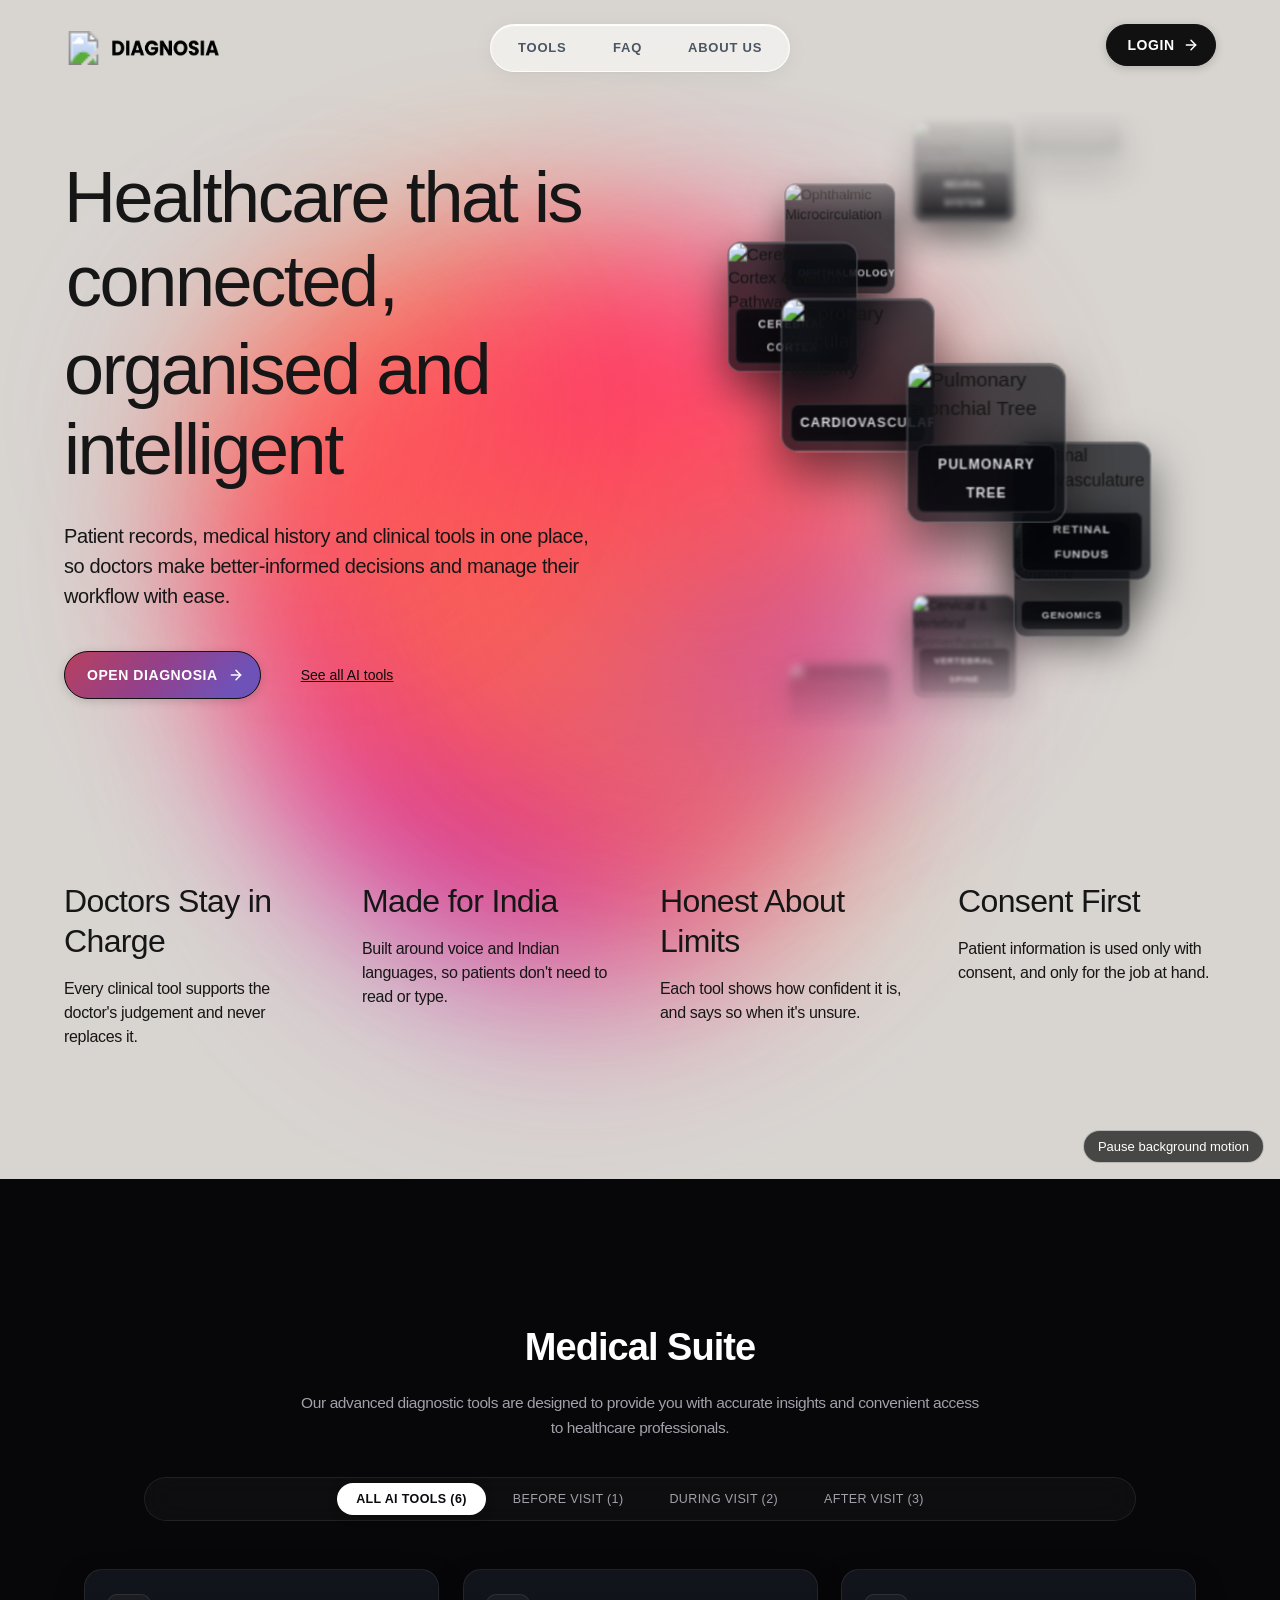
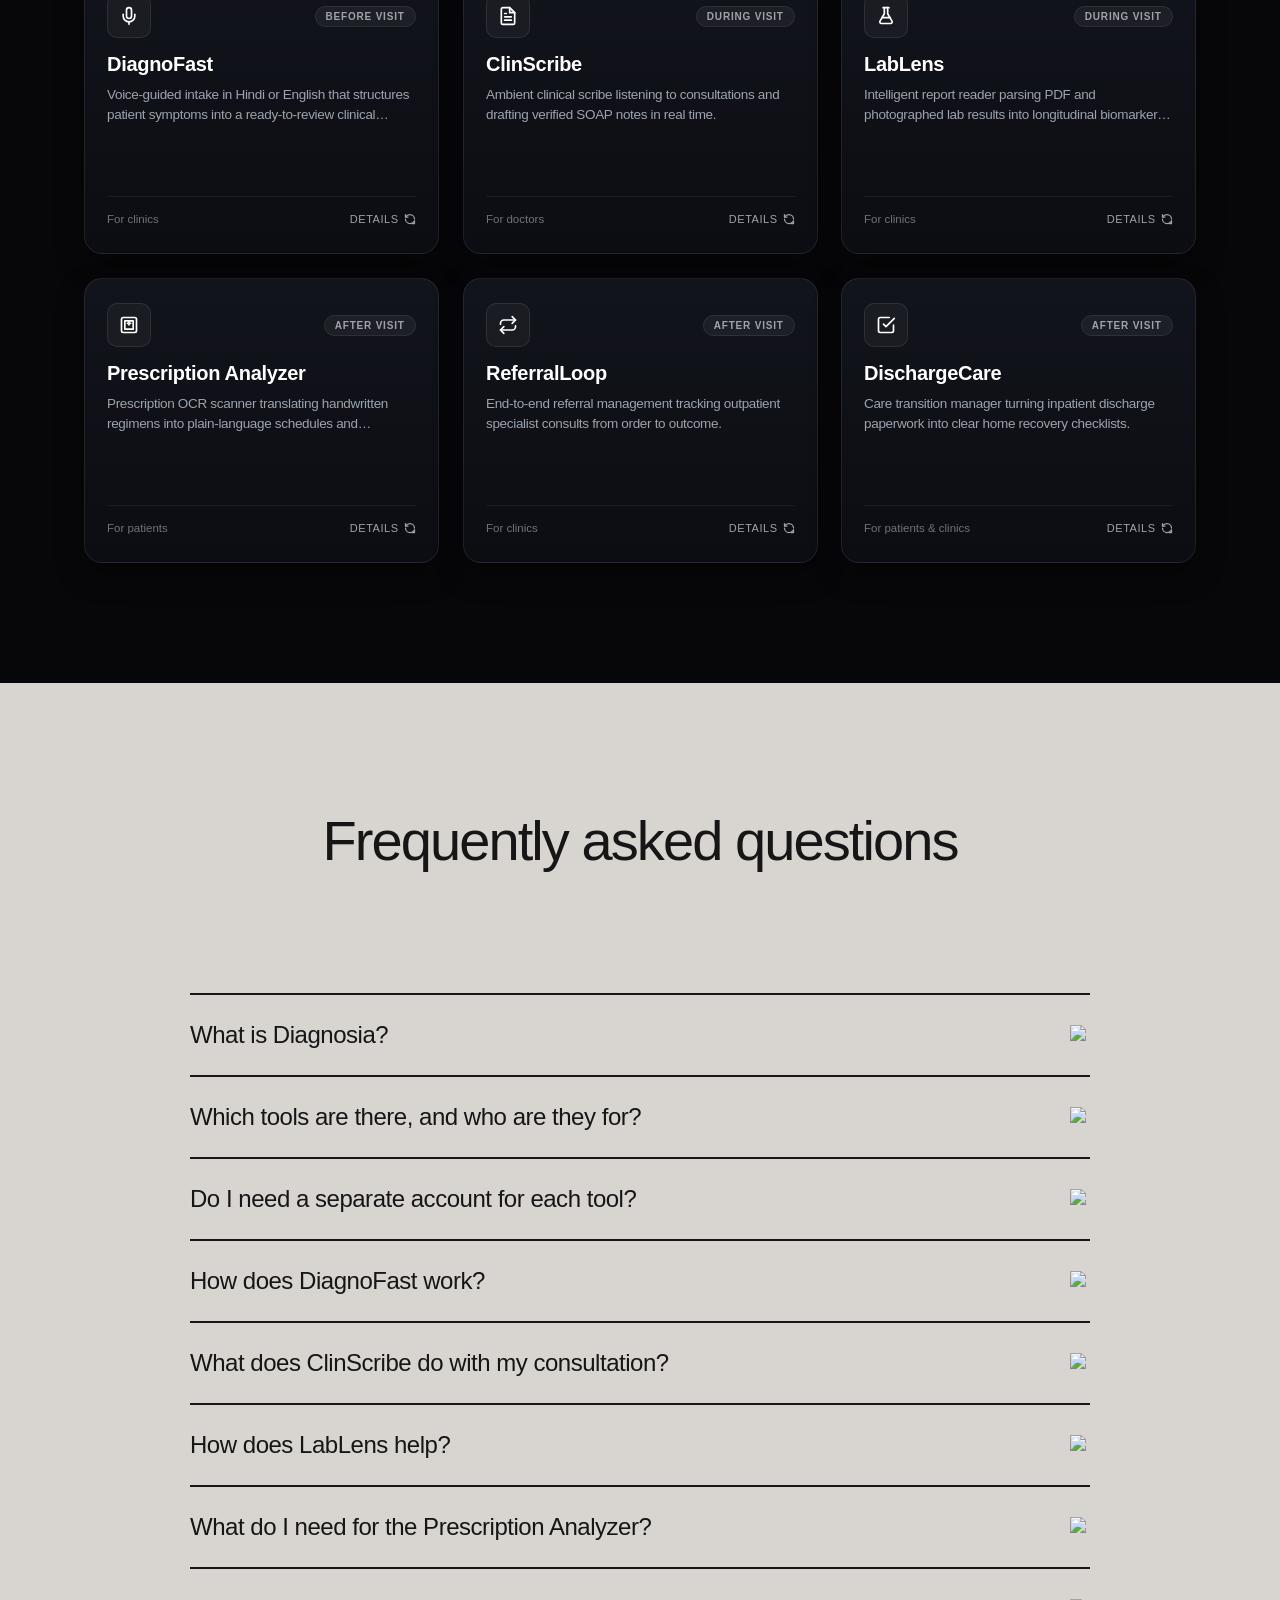
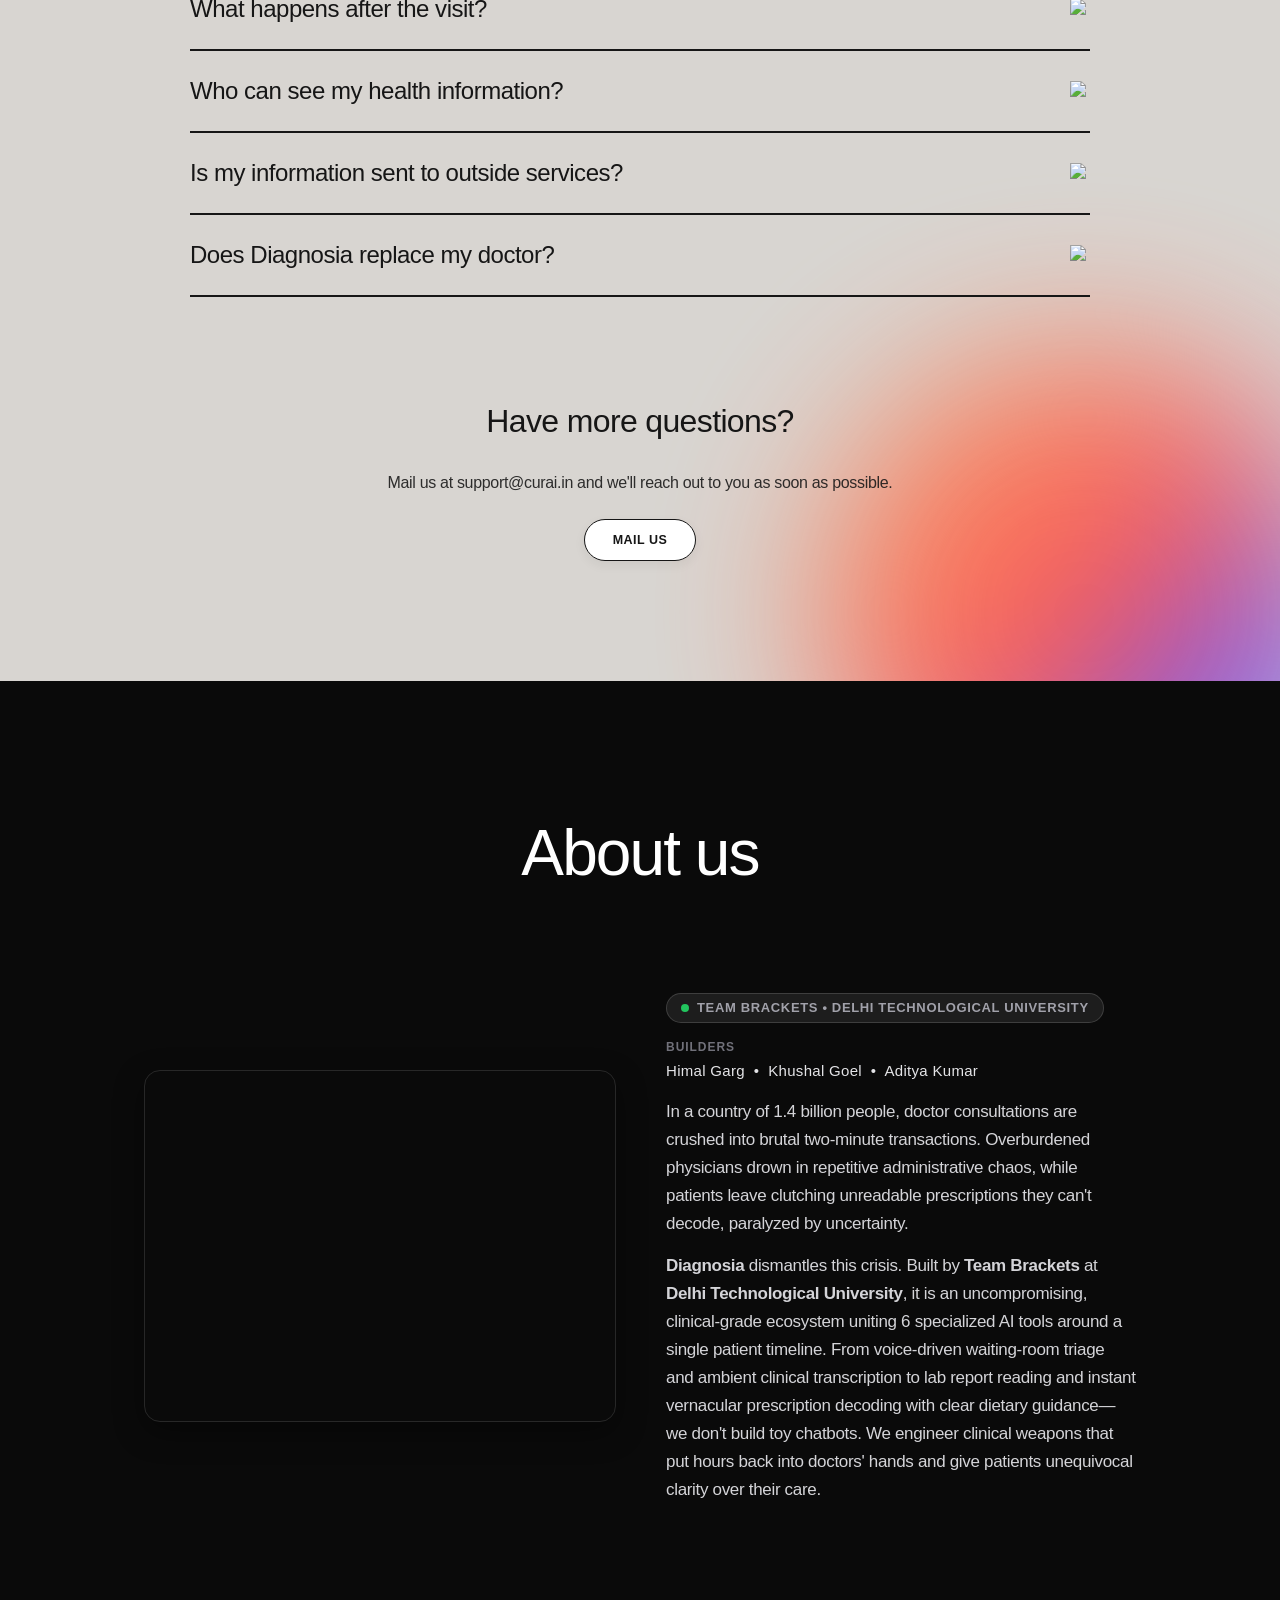
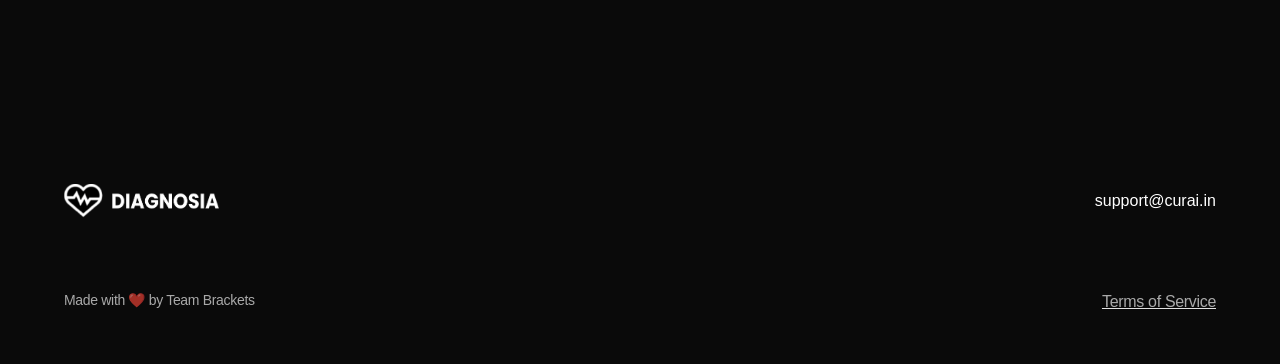
==== commit 1f47c103: "Rename Curai back to Diagnosia - Product name, DIAGNOSIA_* settings, default database diagnosia.db, " ====
--- a/web/index.html
+++ b/web/index.html
@@ -3,7 +3,7 @@
    <head>
       <meta http-equiv="Content-Type" content="text/html; charset=UTF-8">
       <style>.wf-force-outline-none[tabindex="-1"]:focus{outline:none;}</style>
-      <title>Curai</title>
+      <title>Diagnosia</title>
       <meta property="og:type" content="website">
       <meta content="summary_large_image" name="twitter:card">
       <meta content="width=device-width, initial-scale=1" name="viewport">
@@ -62,17 +62,17 @@
       <div class="page-wrapper">
          <div class="navbar" role="banner">
             <div class="navbar-container">
-               <a id="w-node-b282fa53-c876-a363-d487-995c7a386309-a954070d" href="index.html" class="home w-inline-block" aria-label="Curai home">
+               <a id="w-node-b282fa53-c876-a363-d487-995c7a386309-a954070d" href="index.html" class="home w-inline-block" aria-label="Diagnosia home">
                   <div class="relume-logo-primary w-embed">
-                     <svg version="1.2" xmlns="http://www.w3.org/2000/svg" viewBox="0 0 114 34" width="114" height="34" role="img" aria-label="Curai">
+                     <svg version="1.2" xmlns="http://www.w3.org/2000/svg" viewBox="0 0 155 34" width="155" height="34" role="img" aria-label="Diagnosia">
                         <defs>
                            <image  width="39" height="34" id="img1" href="icons/apple-touch-icon.png"/>
-                           <image  width="66" height="16" id="img2" href="icons/curai-logo.png"/>
+                           <image  width="107" height="16" id="img2" href="icons/diagnosia-logo.png"/>
                         </defs>
                         <style>
                         </style>
                         <use id="Layer 2" href="#img1" x="0" y="0"/>
-                        <use id="CURAI" href="#img2" x="48" y="9"/>
+                        <use id="DIAGNOSIA" href="#img2" x="48" y="9"/>
                      </svg>
                   </div>
                </a>
@@ -98,7 +98,7 @@
                   <div id="w-node-b282fa53-c876-a363-d487-995c7a386331-a954070d" class="hero-content-wrap design-to-webflow">
                      <h1 class="hero-heading">Healthcare that is <span class="with-underline long-underline">connected</span>, organised and intelligent</h1>
                      <p class="paragraph-m max-560w margin-l margin-0-t-m">Patient records, medical history and clinical tools in one place, so doctors make better-informed decisions and manage their workflow with ease.</p>
-                     <div class="hero-actions"><a class="use-now flow-button" href="care.html"><span class="flow-btn-text">Open Curai</span><svg class="flow-btn-arr-left" viewBox="0 0 24 24" fill="none" stroke="currentColor" stroke-width="2" stroke-linecap="round" stroke-linejoin="round"><path d="M5 12h14"></path><path d="m12 5 7 7-7 7"></path></svg><span class="flow-btn-circle"></span><svg class="flow-btn-arr-right" viewBox="0 0 24 24" fill="none" stroke="currentColor" stroke-width="2" stroke-linecap="round" stroke-linejoin="round"><path d="M5 12h14"></path><path d="m12 5 7 7-7 7"></path></svg></a><a class="hero-link" href="#How-It-works">See all AI tools</a></div>
+                     <div class="hero-actions"><a class="use-now flow-button" href="care.html"><span class="flow-btn-text">Open Diagnosia</span><svg class="flow-btn-arr-left" viewBox="0 0 24 24" fill="none" stroke="currentColor" stroke-width="2" stroke-linecap="round" stroke-linejoin="round"><path d="M5 12h14"></path><path d="m12 5 7 7-7 7"></path></svg><span class="flow-btn-circle"></span><svg class="flow-btn-arr-right" viewBox="0 0 24 24" fill="none" stroke="currentColor" stroke-width="2" stroke-linecap="round" stroke-linejoin="round"><path d="M5 12h14"></path><path d="m12 5 7 7-7 7"></path></svg></a><a class="hero-link" href="#How-It-works">See all AI tools</a></div>
                   </div>
                   <div class="hero-spiral-stage">
                      <div id="infiniteSpiralHero" class="infinite-spiral" style="perspective: 1000px; --infinite-spiral-card-width: 110px; --infinite-spiral-card-height: 110px; --infinite-spiral-card-radius: 12px;">
@@ -465,7 +465,7 @@
                <div class="faq-wrapper margin-xl">
                   <div class="faq-block">
                      <div class="faq-top">
-                        <h5 class="margin-0">What is Curai?</h5>
+                        <h5 class="margin-0">What is Diagnosia?</h5>
                         <img src="./images/6063c4d428320096bceed0fd_Chevron.svg" loading="lazy" alt="Chevron" class="faq-arrow" style="transform: translate3d(0px, 0px, 0px) scale3d(1, 1, 1) rotateX(0deg) rotateY(0deg) rotateZ(0deg) skew(0deg, 0deg); transform-style: preserve-3d;">
                      </div>
                      <div class="faq-bottom" style="height: 0px;">
@@ -555,7 +555,7 @@
                   </div>
                   <div class="faq-block">
                      <div class="faq-top">
-                        <h5 class="margin-0">Does Curai replace my doctor?</h5>
+                        <h5 class="margin-0">Does Diagnosia replace my doctor?</h5>
                         <img src="./images/6063c4d428320096bceed0fd_Chevron.svg" loading="lazy" alt="Chevron" class="faq-arrow" style="transform: translate3d(0px, 0px, 0px) scale3d(1, 1, 1) rotateX(0deg) rotateY(0deg) rotateZ(0deg) skew(0deg, 0deg); transform-style: preserve-3d;">
                      </div>
                      <div class="faq-bottom" style="height: 0px;">
@@ -590,7 +590,7 @@
                          In a country of 1.4 billion people, doctor consultations are crushed into brutal two-minute transactions. Overburdened physicians drown in repetitive administrative chaos, while patients leave clutching unreadable prescriptions they can't decode, paralyzed by uncertainty.
                        </p>
                        <p style="font-size: 17px; line-height: 1.65; color: #d4d4d8; margin: 0;">
-                         <strong>Curai</strong> dismantles this crisis. Built by <strong>Team Brackets</strong> at <strong>Delhi Technological University</strong>, it is an uncompromising, clinical-grade ecosystem uniting 6 specialized AI tools around a single patient timeline. From voice-driven waiting-room triage and ambient clinical transcription to lab report reading and instant vernacular prescription decoding with clear dietary guidance—we don't build toy chatbots. We engineer clinical weapons that put hours back into doctors' hands and give patients unequivocal clarity over their care.
+                         <strong>Diagnosia</strong> dismantles this crisis. Built by <strong>Team Brackets</strong> at <strong>Delhi Technological University</strong>, it is an uncompromising, clinical-grade ecosystem uniting 6 specialized AI tools around a single patient timeline. From voice-driven waiting-room triage and ambient clinical transcription to lab report reading and instant vernacular prescription decoding with clear dietary guidance—we don't build toy chatbots. We engineer clinical weapons that put hours back into doctors' hands and give patients unequivocal clarity over their care.
                        </p>
                      </div>
                    </div>
@@ -602,9 +602,9 @@
             <div class="container static">
                <div class="footer-wrapper margin-xl">
                   <div id="w-node-b282fa53-c876-a363-d487-995c7a38659e-a954070d" class="wrapper footer-logo">
-                     <a href="index.html" class="home w-inline-block" aria-label="Curai home">
+                     <a href="index.html" class="home w-inline-block" aria-label="Diagnosia home">
                         <div class="relume-logo-primary-white w-embed">
-                           <img src="images/logo_inv.svg" alt="" width="114" height="34">
+                           <img src="images/logo_inv.svg" alt="" width="155" height="34">
                         </div>
                      </a>
                      <a href="mailto:support@curai.in" class="contact-button-footer">support@curai.in</a>
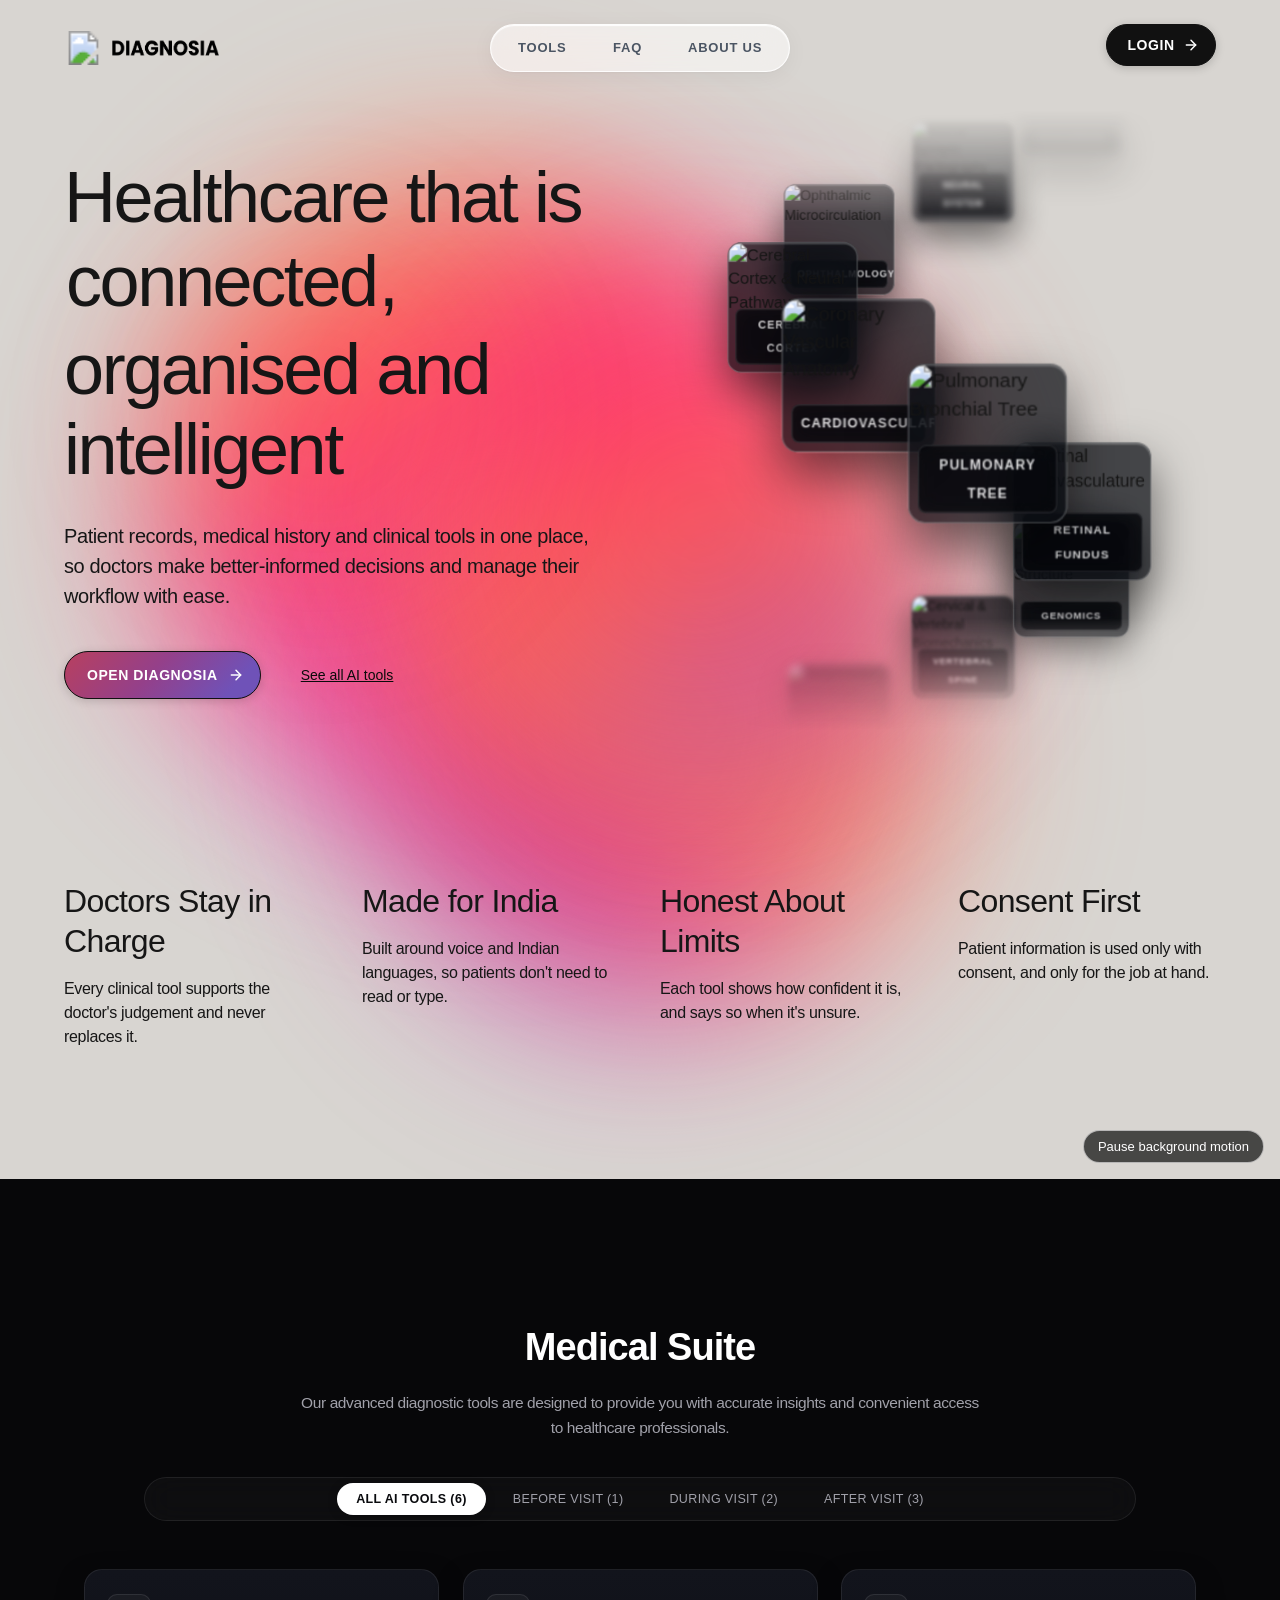
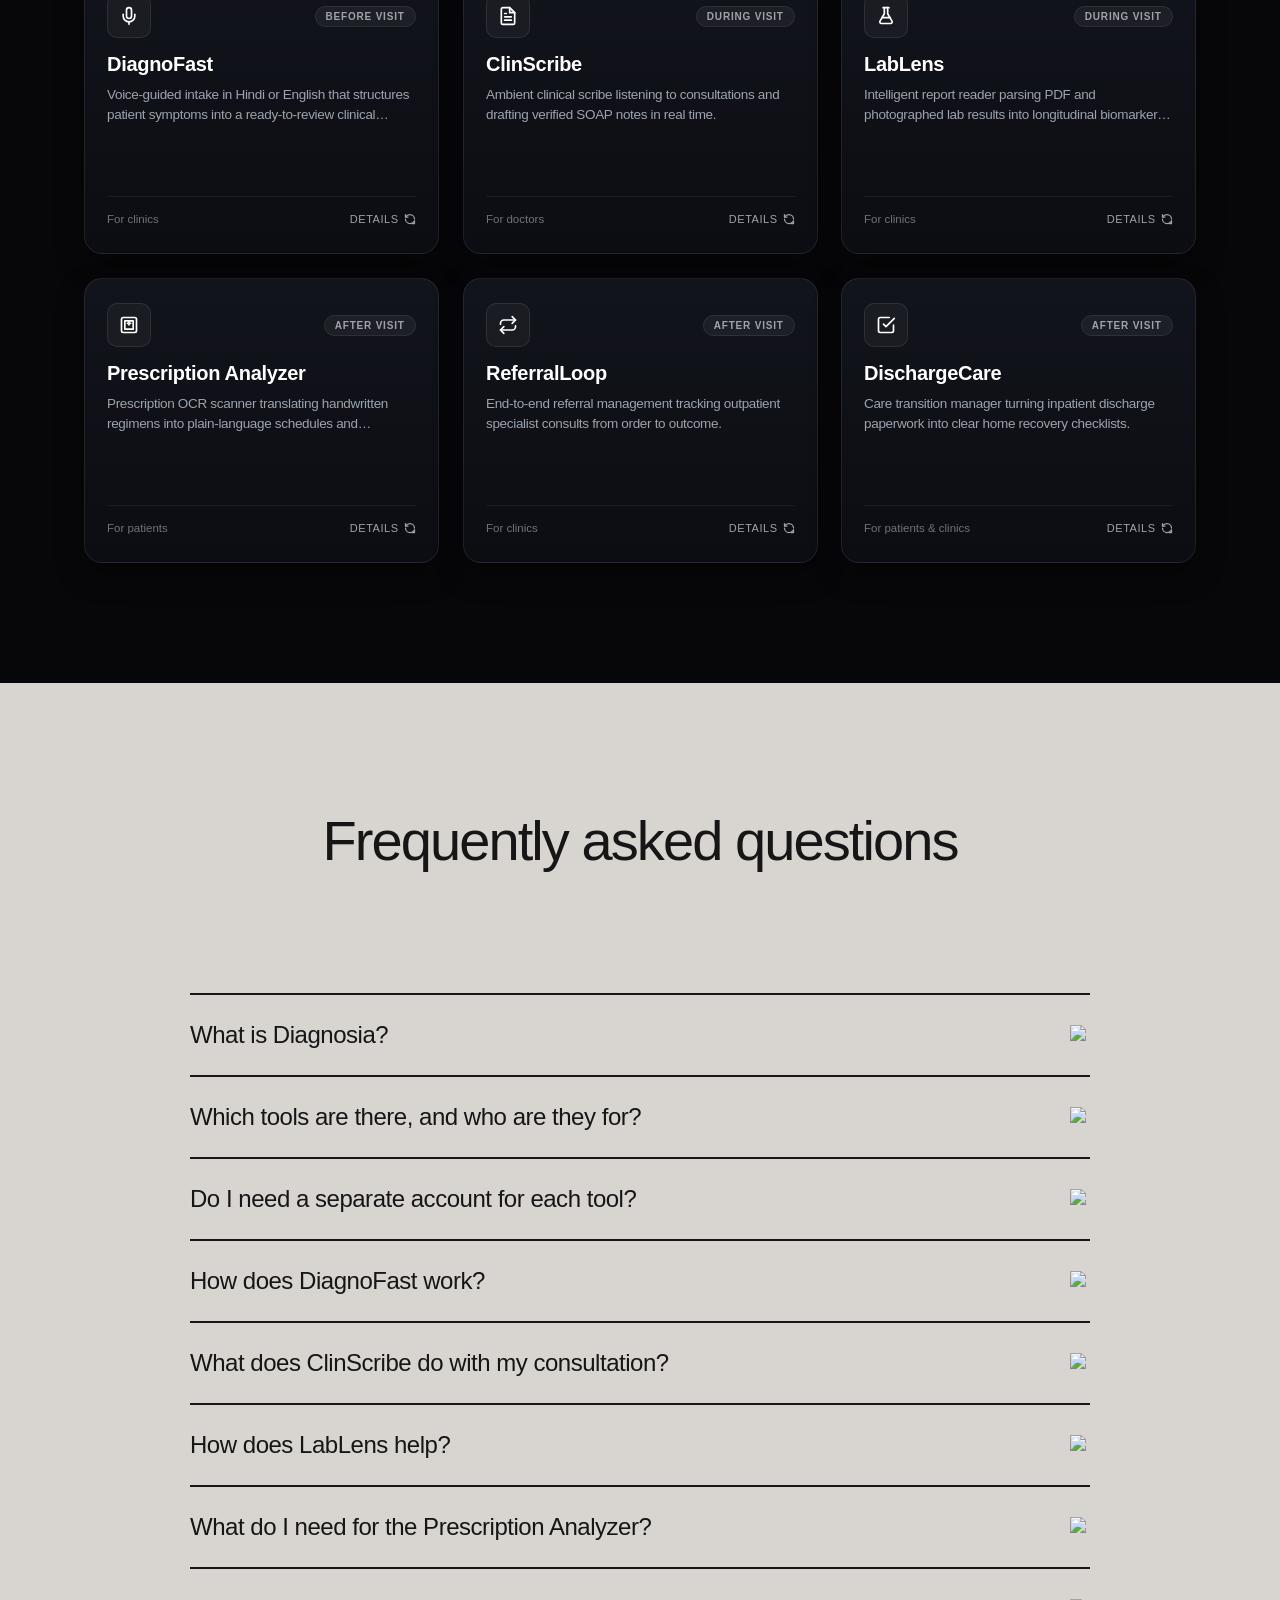
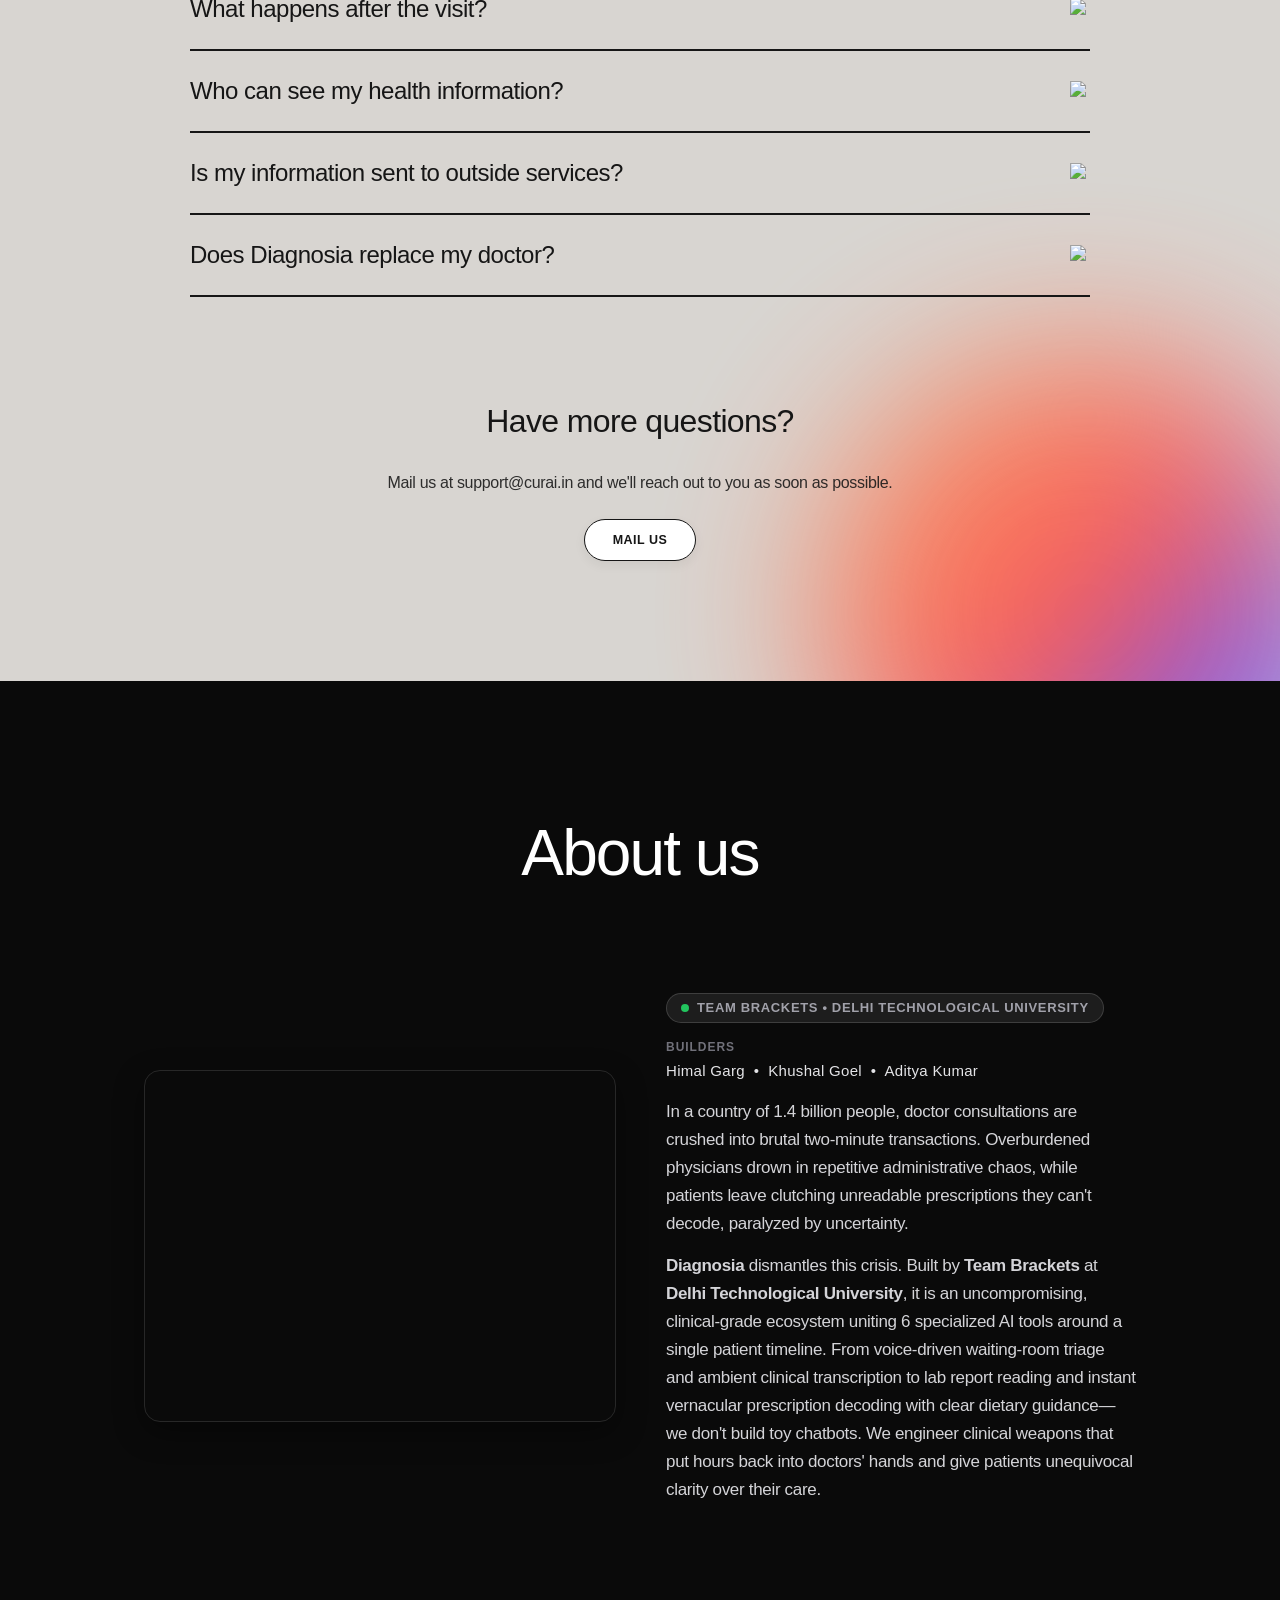
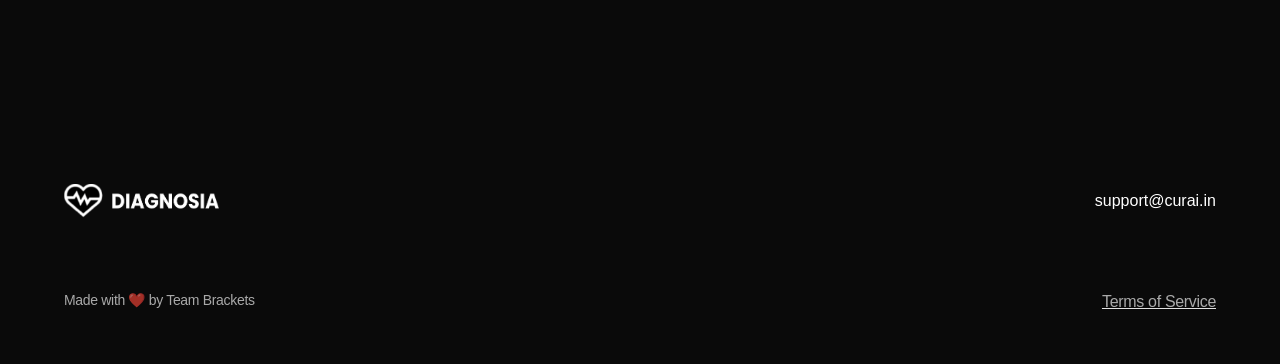
==== commit 5e0cd122: "Judge mode for the IIITD demo on Render's free tier, mic over HTTPS, gentler Sarvam Hindi voice Judg" ====
--- a/web/index.html
+++ b/web/index.html
@@ -623,5 +623,6 @@
       <script src="./js/hero-gradient.js"></script>
       <script src="./js/catalogue-interactive.js"></script>
    <script src="./js/infinite-spiral.js"></script>
+   <script src="./js/judge.js"></script>
    </body>
 </html>
